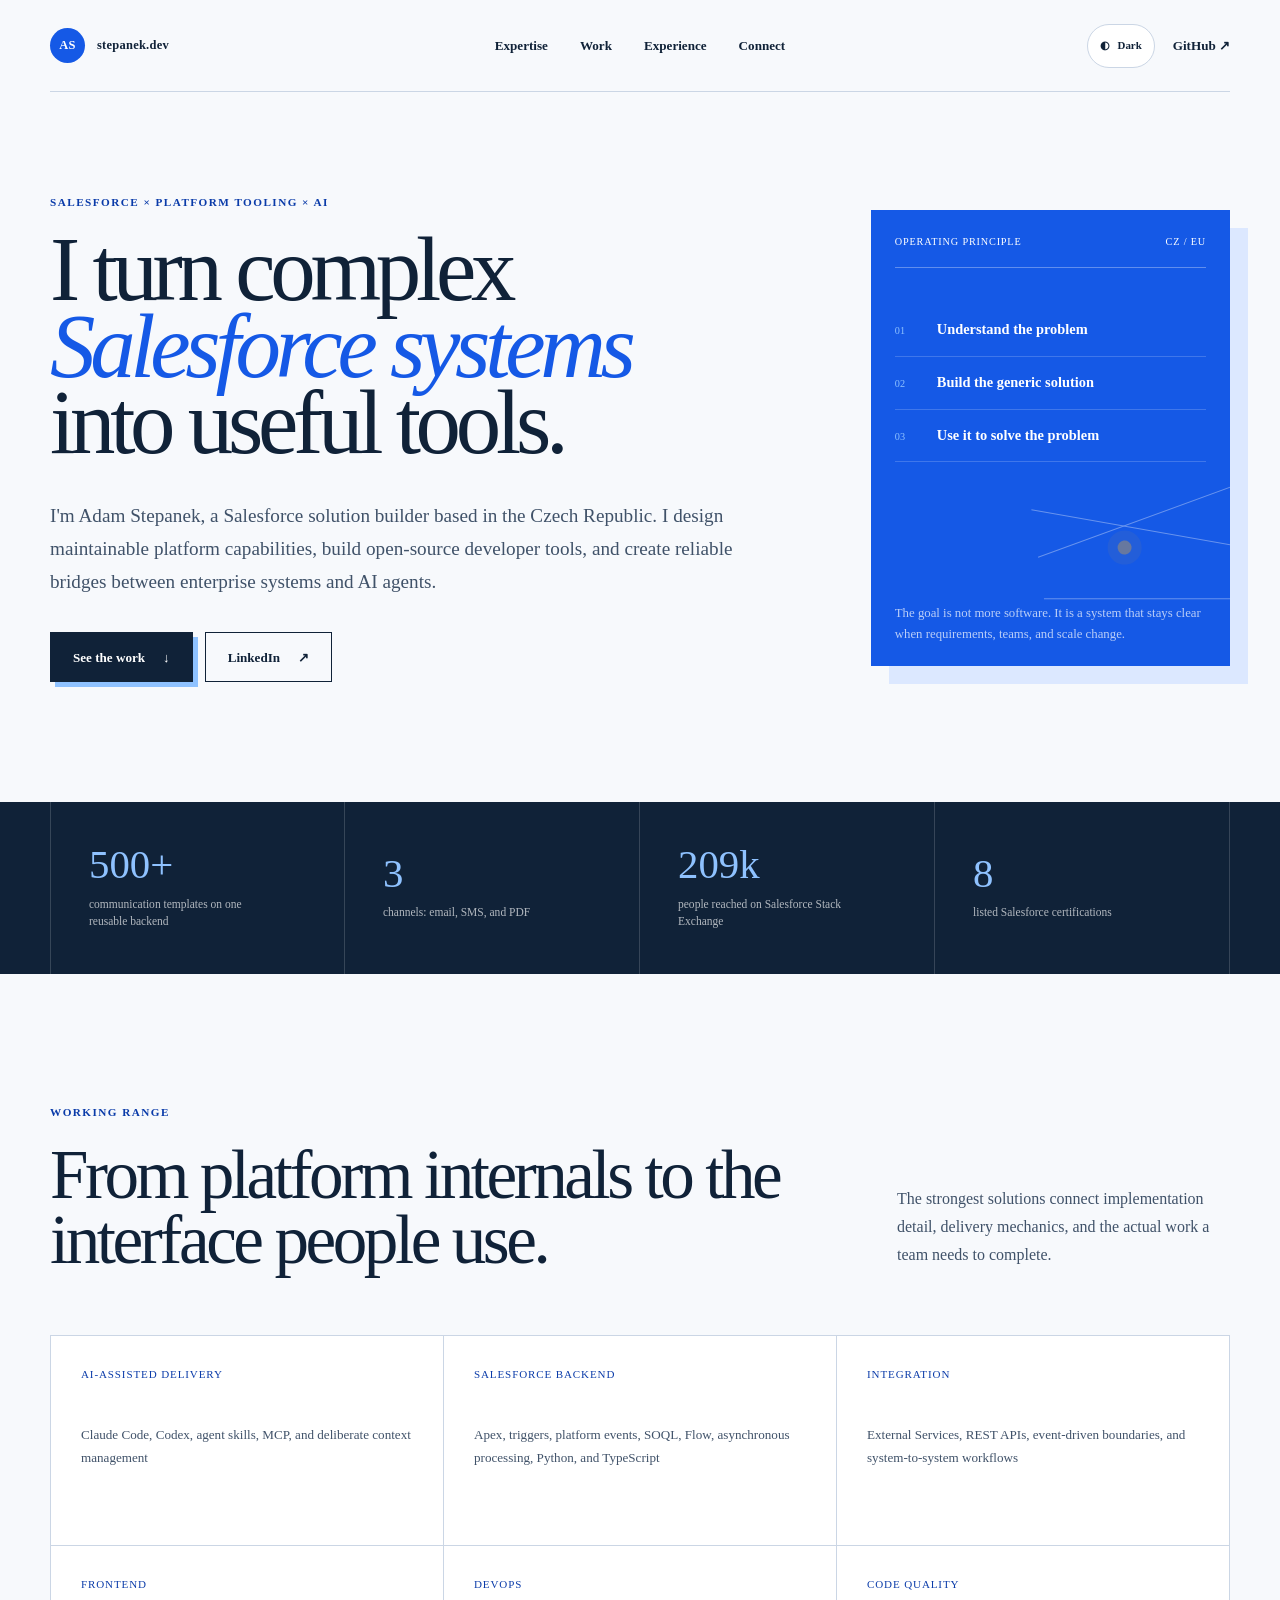
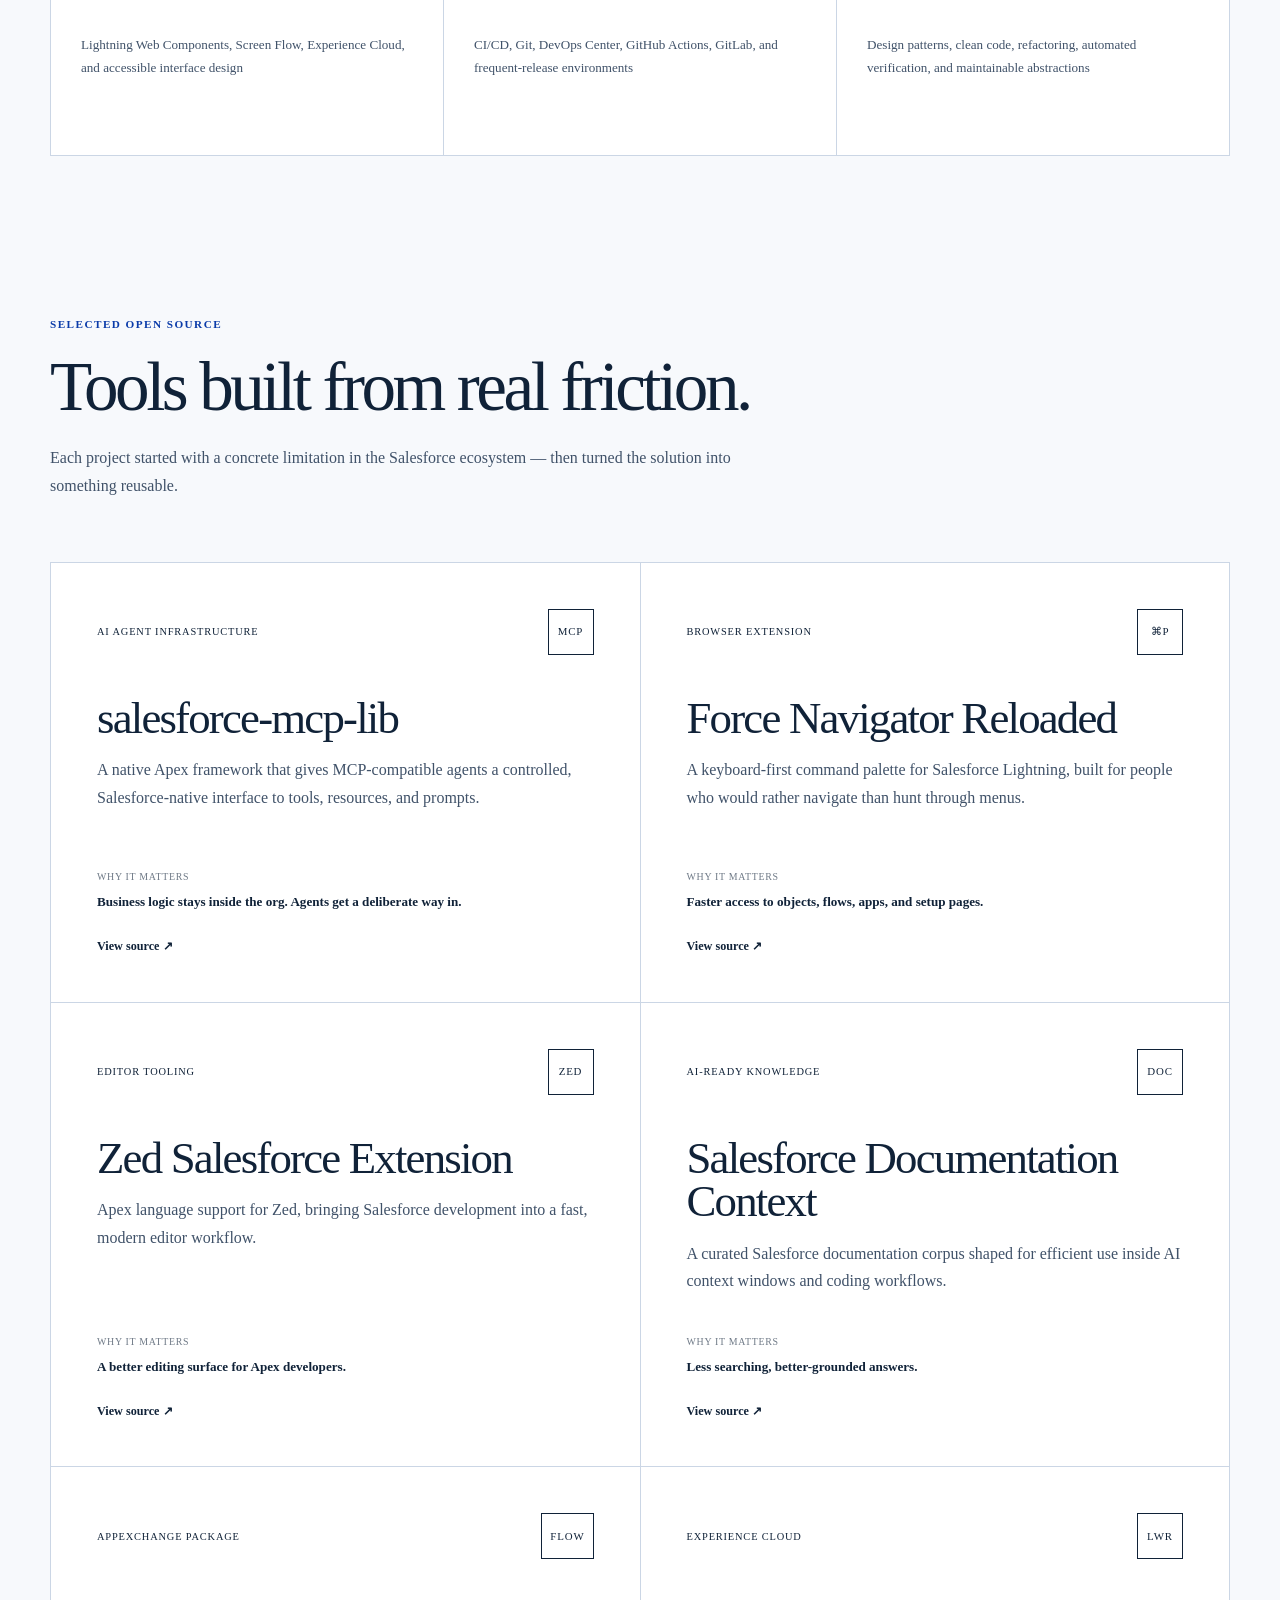
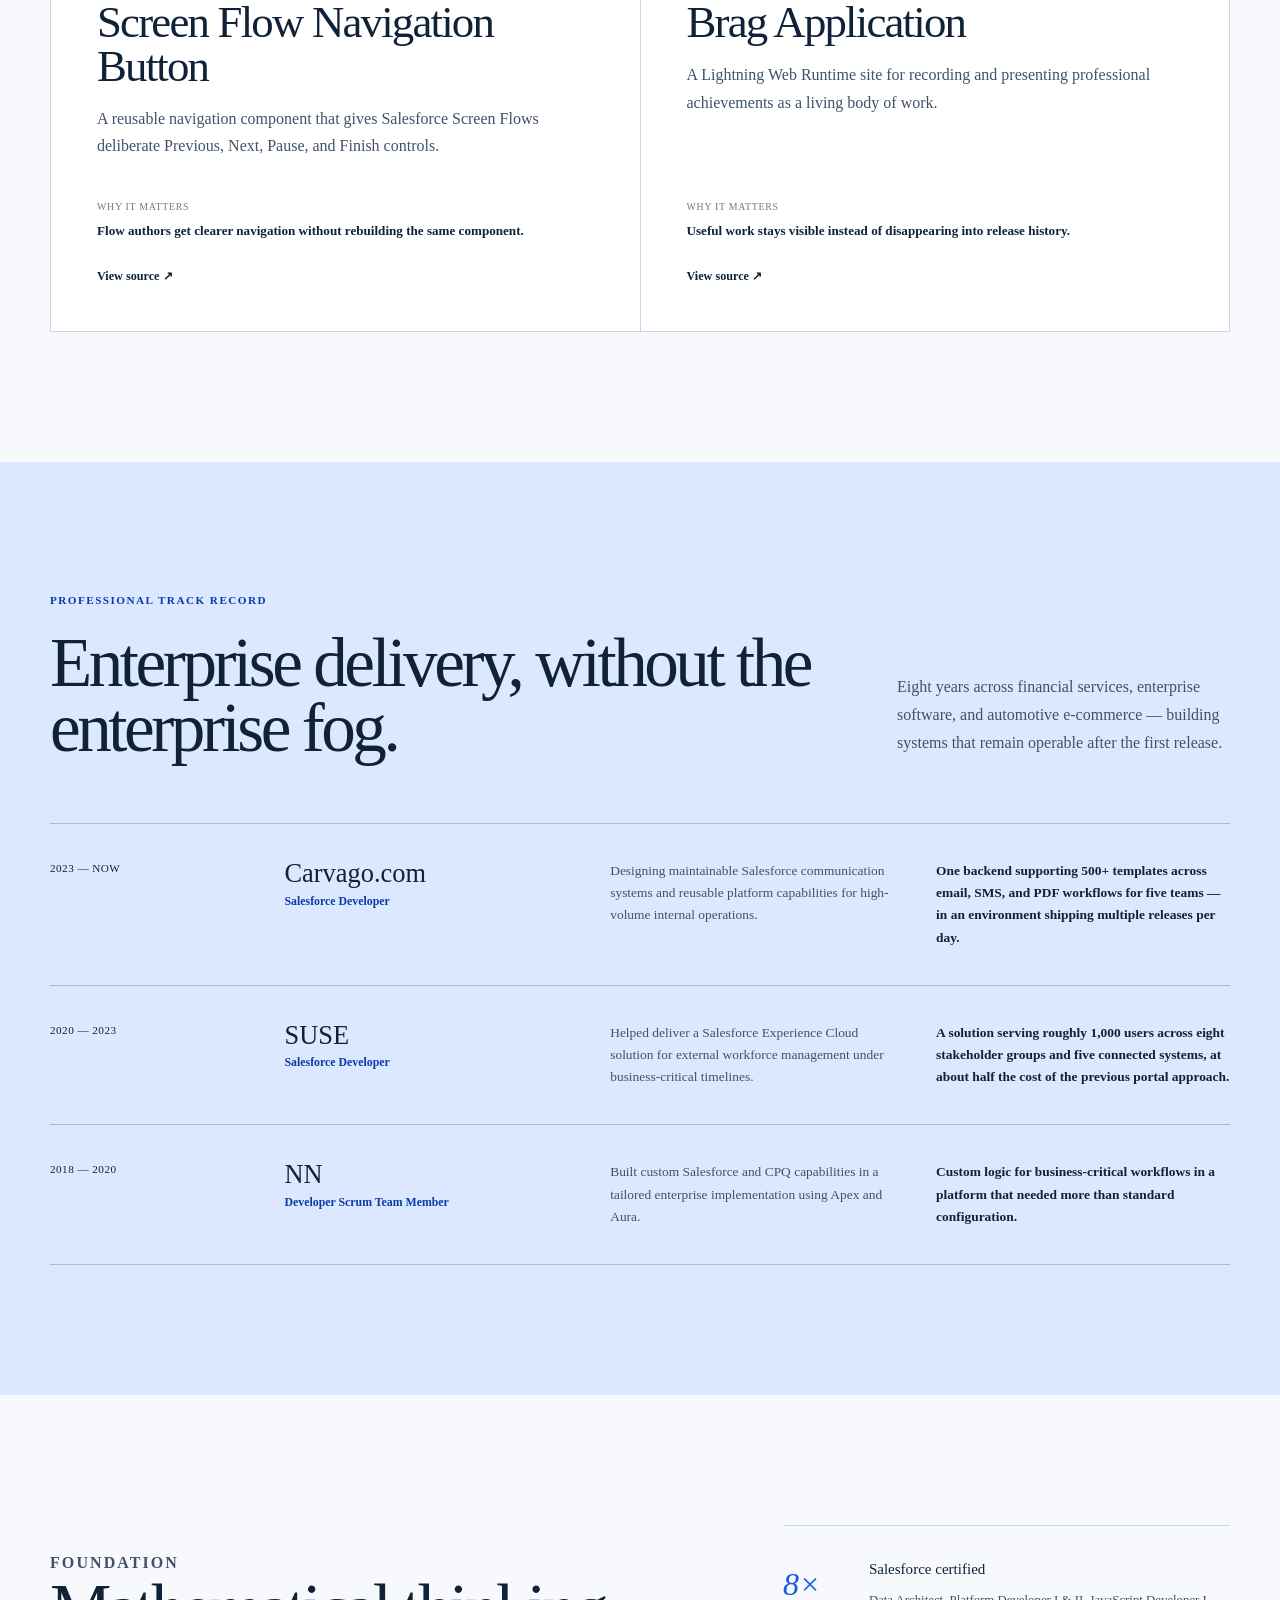
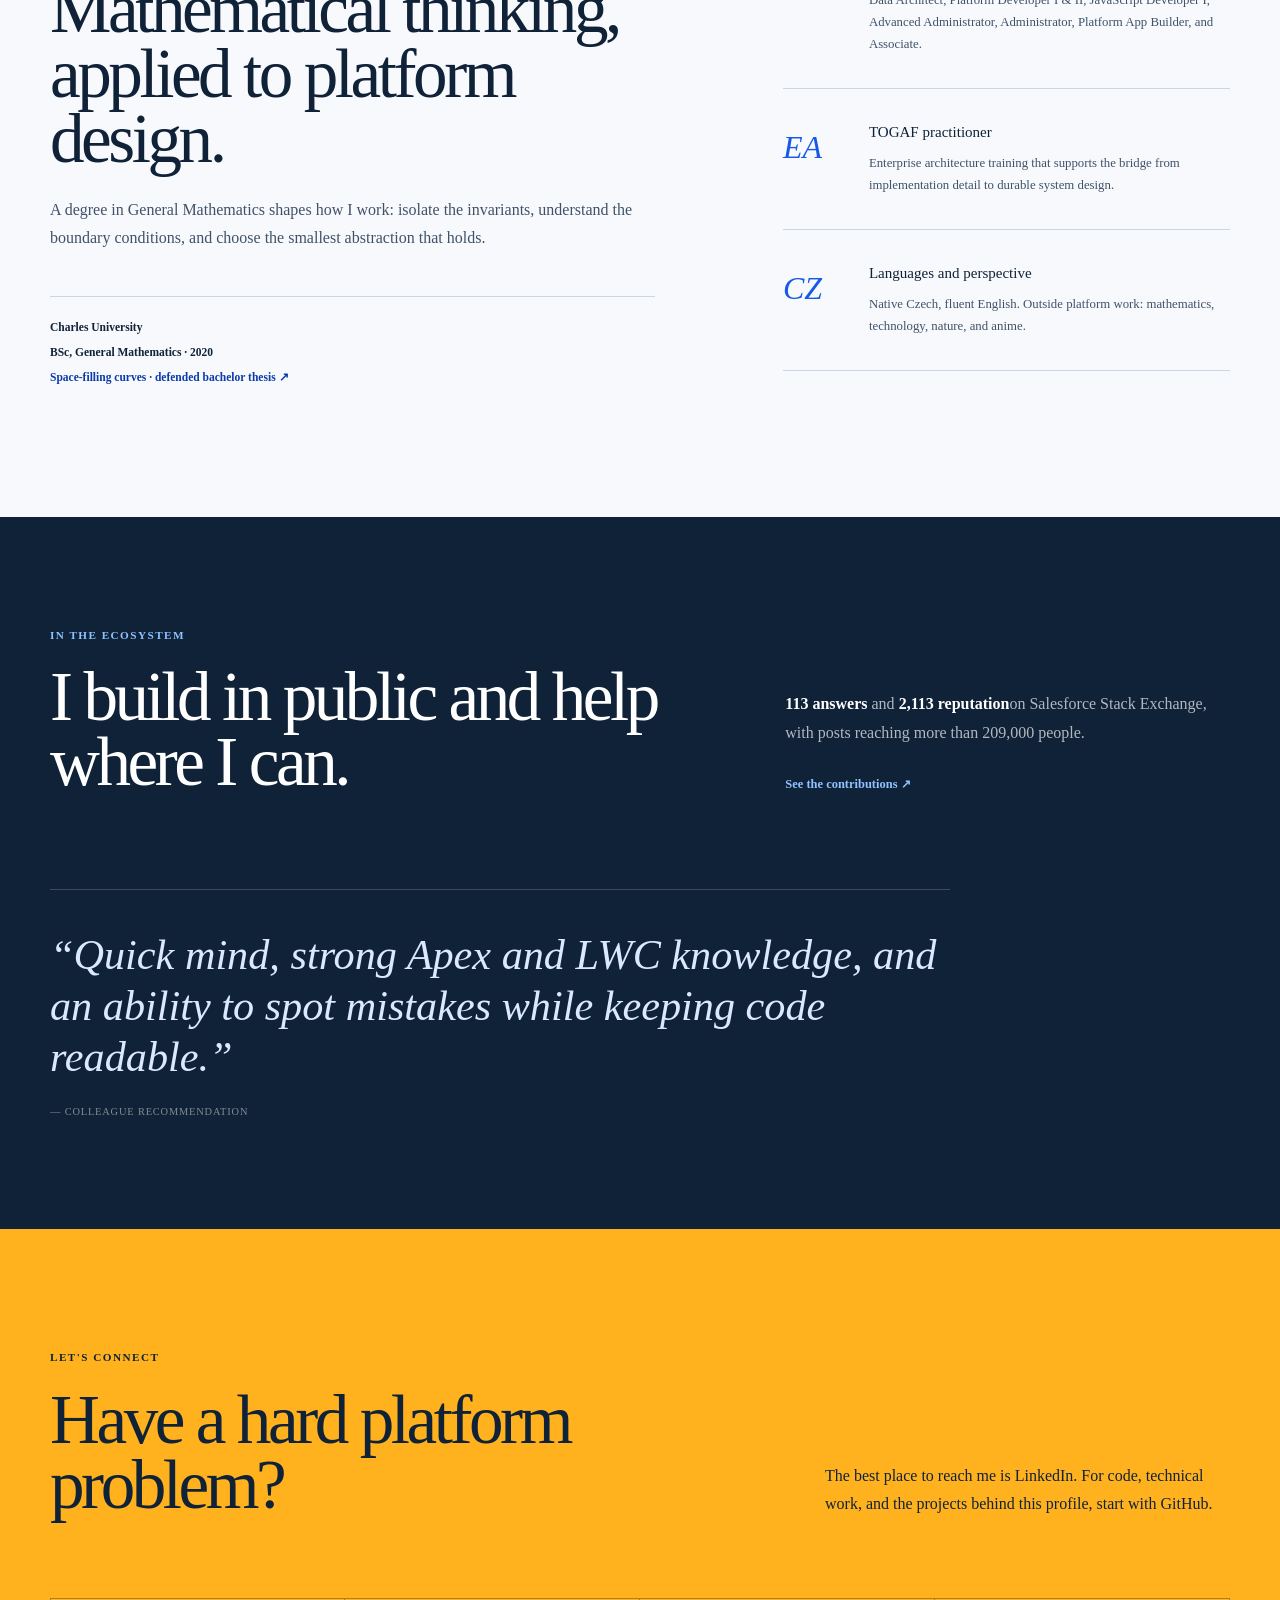
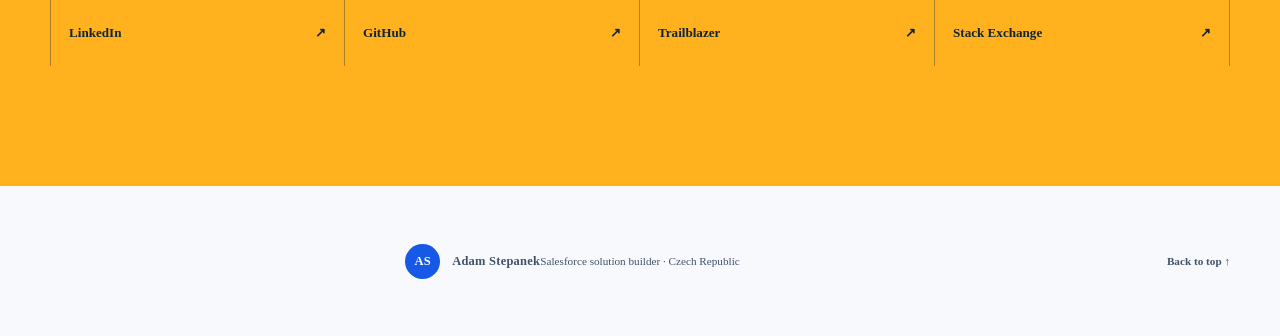
==== index.html @ d011ff1a "Deploy 46cccf7925052a3b5e446e4d3c7245ce1c9b881e Co-Authored-By: codex <codex@openai.com>" ====
<!DOCTYPE html><html lang="en"><head><meta charSet="utf-8"/><meta name="viewport" content="width=device-width, initial-scale=1"/><link rel="stylesheet" href="/_next/static/css/index.Bu9xuMnu.css" data-rsc-css-href="/_next/static/css/index.Bu9xuMnu.css" data-precedence="vite-rsc/importer-resources"/><title>Adam Stepanek — Salesforce Solution Builder</title><meta name="description" content="Salesforce solution builder creating maintainable platform systems, developer tools, and practical interfaces for AI agents."/><meta name="application-name" content="Adam Stepanek"/><meta name="referrer" content="strict-origin-when-cross-origin"/><meta name="keywords" content="Adam Stepanek,Adam Štěpánek,Salesforce developer,Salesforce architect,Apex developer,Salesforce MCP,Salesforce AI,Czech Republic"/><meta name="author" content="Adam Stepanek"/><link rel="author" href="https://www.stepanek.dev"/><meta name="creator" content="Adam Stepanek"/><meta name="publisher" content="Adam Stepanek"/><meta name="format-detection" content="telephone=no, address=no, email=no"/><meta name="robots" content="index, follow"/><meta name="googlebot" content="index, follow, maxImagePreview:large"/><meta property="og:title" content="Adam Stepanek — Salesforce Solution Builder"/><meta property="og:description" content="Maintainable Salesforce systems, open-source developer tooling, and practical interfaces for AI agents."/><meta property="og:url" content="https://www.stepanek.dev"/><meta property="og:site_name" content="Adam Stepanek"/><meta property="og:type" content="profile"/><meta property="og:locale" content="en_US"/><meta property="og:image" content="https://www.stepanek.dev/og.png"/><meta property="og:image:width" content="1731"/><meta property="og:image:height" content="909"/><meta property="og:image:type" content="image/png"/><meta property="og:image:alt" content="Adam Stepanek — Salesforce Solution Builder"/><meta name="twitter:card" content="summary_large_image"/><meta name="twitter:title" content="Adam Stepanek — Salesforce Solution Builder"/><meta name="twitter:description" content="Maintainable Salesforce systems, open-source developer tooling, and practical interfaces for AI agents."/><meta name="twitter:image" content="https://www.stepanek.dev/og.png"/><link rel="shortcut icon" href="/icon.png"/><link rel="icon" href="/icon.png" sizes="512x512" type="image/png"/><link rel="apple-touch-icon" href="/icon.png" sizes="512x512" type="image/png"/><link rel="manifest" href="/site.webmanifest"/><link rel="canonical" href="https://www.stepanek.dev"/><meta name="mobile-web-app-capable" content="yes"/><meta name="apple-mobile-web-app-title" content="Adam Stepanek"/><meta name="apple-mobile-web-app-status-bar-style" content="black-translucent"/><meta name="theme-color" content="#1559e6" media="(prefers-color-scheme: light)"/><meta name="theme-color" content="#07111f" media="(prefers-color-scheme: dark)"/><meta name="color-scheme" content="light dark"/>
<link rel="preload" href="/_next/static/_vinext_fonts/manrope-76eca2803f7f/manrope-81401990.woff2" as="font" type="font/woff2" crossorigin />
<link rel="preload" href="/_next/static/_vinext_fonts/newsreader-94c054835b7e/newsreader-2415edd0.woff2" as="font" type="font/woff2" crossorigin />
<link rel="preload" href="/_next/static/_vinext_fonts/ibm-plex-mono-fb0034d93db3/ibm-plex-mono-d7731959.woff2" as="font" type="font/woff2" crossorigin />
<link rel="preload" href="/_next/static/_vinext_fonts/ibm-plex-mono-fb0034d93db3/ibm-plex-mono-8d0aead6.woff2" as="font" type="font/woff2" crossorigin />
<link rel="preload" href="/_next/static/_vinext_fonts/ibm-plex-mono-fb0034d93db3/ibm-plex-mono-8864f199.woff2" as="font" type="font/woff2" crossorigin />
<style data-vinext-fonts>/* cyrillic-ext */
@font-face {
  font-family: 'Manrope';
  font-style: normal;
  font-weight: 200 800;
  font-display: swap;
  src: url(/_next/static/_vinext_fonts/manrope-76eca2803f7f/manrope-37facb2a.woff2) format('woff2');
  unicode-range: U+0460-052F, U+1C80-1C8A, U+20B4, U+2DE0-2DFF, U+A640-A69F, U+FE2E-FE2F;
}
/* cyrillic */
@font-face {
  font-family: 'Manrope';
  font-style: normal;
  font-weight: 200 800;
  font-display: swap;
  src: url(/_next/static/_vinext_fonts/manrope-76eca2803f7f/manrope-c9a5f13c.woff2) format('woff2');
  unicode-range: U+0301, U+0400-045F, U+0490-0491, U+04B0-04B1, U+2116;
}
/* greek */
@font-face {
  font-family: 'Manrope';
  font-style: normal;
  font-weight: 200 800;
  font-display: swap;
  src: url(/_next/static/_vinext_fonts/manrope-76eca2803f7f/manrope-f00fa027.woff2) format('woff2');
  unicode-range: U+0370-0377, U+037A-037F, U+0384-038A, U+038C, U+038E-03A1, U+03A3-03FF;
}
/* vietnamese */
@font-face {
  font-family: 'Manrope';
  font-style: normal;
  font-weight: 200 800;
  font-display: swap;
  src: url(/_next/static/_vinext_fonts/manrope-76eca2803f7f/manrope-bd6e7fdc.woff2) format('woff2');
  unicode-range: U+0102-0103, U+0110-0111, U+0128-0129, U+0168-0169, U+01A0-01A1, U+01AF-01B0, U+0300-0301, U+0303-0304, U+0308-0309, U+0323, U+0329, U+1EA0-1EF9, U+20AB;
}
/* latin-ext */
@font-face {
  font-family: 'Manrope';
  font-style: normal;
  font-weight: 200 800;
  font-display: swap;
  src: url(/_next/static/_vinext_fonts/manrope-76eca2803f7f/manrope-76dcfc73.woff2) format('woff2');
  unicode-range: U+0100-02BA, U+02BD-02C5, U+02C7-02CC, U+02CE-02D7, U+02DD-02FF, U+0304, U+0308, U+0329, U+1D00-1DBF, U+1E00-1E9F, U+1EF2-1EFF, U+2020, U+20A0-20AB, U+20AD-20C0, U+2113, U+2C60-2C7F, U+A720-A7FF;
}
/* latin */
@font-face {
  font-family: 'Manrope';
  font-style: normal;
  font-weight: 200 800;
  font-display: swap;
  src: url(/_next/static/_vinext_fonts/manrope-76eca2803f7f/manrope-81401990.woff2) format('woff2');
  unicode-range: U+0000-00FF, U+0131, U+0152-0153, U+02BB-02BC, U+02C6, U+02DA, U+02DC, U+0304, U+0308, U+0329, U+2000-206F, U+20AC, U+2122, U+2191, U+2193, U+2212, U+2215, U+FEFF, U+FFFD;
}

@font-face {
  font-family: 'Manrope Fallback';
  src: local("Arial");
  ascent-override: 103.31%;
  descent-override: 29.07%;
  line-gap-override: 0.00%;
  size-adjust: 103.19%;
}

.__font_manrope_0lv6qco { font-family: 'Manrope', 'Manrope Fallback'; font-style: normal; }

.__variable_manrope_0lv6qco { --font-body: 'Manrope', 'Manrope Fallback'; }

/* vietnamese */
@font-face {
  font-family: 'Newsreader';
  font-style: normal;
  font-weight: 200 800;
  font-display: swap;
  src: url(/_next/static/_vinext_fonts/newsreader-94c054835b7e/newsreader-cdecad9c.woff2) format('woff2');
  unicode-range: U+0102-0103, U+0110-0111, U+0128-0129, U+0168-0169, U+01A0-01A1, U+01AF-01B0, U+0300-0301, U+0303-0304, U+0308-0309, U+0323, U+0329, U+1EA0-1EF9, U+20AB;
}
/* latin-ext */
@font-face {
  font-family: 'Newsreader';
  font-style: normal;
  font-weight: 200 800;
  font-display: swap;
  src: url(/_next/static/_vinext_fonts/newsreader-94c054835b7e/newsreader-a239d8f4.woff2) format('woff2');
  unicode-range: U+0100-02BA, U+02BD-02C5, U+02C7-02CC, U+02CE-02D7, U+02DD-02FF, U+0304, U+0308, U+0329, U+1D00-1DBF, U+1E00-1E9F, U+1EF2-1EFF, U+2020, U+20A0-20AB, U+20AD-20C0, U+2113, U+2C60-2C7F, U+A720-A7FF;
}
/* latin */
@font-face {
  font-family: 'Newsreader';
  font-style: normal;
  font-weight: 200 800;
  font-display: swap;
  src: url(/_next/static/_vinext_fonts/newsreader-94c054835b7e/newsreader-2415edd0.woff2) format('woff2');
  unicode-range: U+0000-00FF, U+0131, U+0152-0153, U+02BB-02BC, U+02C6, U+02DA, U+02DC, U+0304, U+0308, U+0329, U+2000-206F, U+20AC, U+2122, U+2191, U+2193, U+2212, U+2215, U+FEFF, U+FFFD;
}

@font-face {
  font-family: 'Newsreader Fallback';
  src: local("Times New Roman");
  ascent-override: 69.68%;
  descent-override: 25.12%;
  line-gap-override: 0.00%;
  size-adjust: 105.48%;
}

.__font_newsreader_17z7q8s { font-family: 'Newsreader', 'Newsreader Fallback'; font-style: normal; }

.__variable_newsreader_17z7q8s { --font-display: 'Newsreader', 'Newsreader Fallback'; }

/* cyrillic-ext */
@font-face {
  font-family: 'IBM Plex Mono';
  font-style: normal;
  font-weight: 400;
  font-display: swap;
  src: url(/_next/static/_vinext_fonts/ibm-plex-mono-fb0034d93db3/ibm-plex-mono-3a6be21f.woff2) format('woff2');
  unicode-range: U+0460-052F, U+1C80-1C8A, U+20B4, U+2DE0-2DFF, U+A640-A69F, U+FE2E-FE2F;
}
/* cyrillic */
@font-face {
  font-family: 'IBM Plex Mono';
  font-style: normal;
  font-weight: 400;
  font-display: swap;
  src: url(/_next/static/_vinext_fonts/ibm-plex-mono-fb0034d93db3/ibm-plex-mono-c969eaac.woff2) format('woff2');
  unicode-range: U+0301, U+0400-045F, U+0490-0491, U+04B0-04B1, U+2116;
}
/* vietnamese */
@font-face {
  font-family: 'IBM Plex Mono';
  font-style: normal;
  font-weight: 400;
  font-display: swap;
  src: url(/_next/static/_vinext_fonts/ibm-plex-mono-fb0034d93db3/ibm-plex-mono-ef6e627b.woff2) format('woff2');
  unicode-range: U+0102-0103, U+0110-0111, U+0128-0129, U+0168-0169, U+01A0-01A1, U+01AF-01B0, U+0300-0301, U+0303-0304, U+0308-0309, U+0323, U+0329, U+1EA0-1EF9, U+20AB;
}
/* latin-ext */
@font-face {
  font-family: 'IBM Plex Mono';
  font-style: normal;
  font-weight: 400;
  font-display: swap;
  src: url(/_next/static/_vinext_fonts/ibm-plex-mono-fb0034d93db3/ibm-plex-mono-9994c10a.woff2) format('woff2');
  unicode-range: U+0100-02BA, U+02BD-02C5, U+02C7-02CC, U+02CE-02D7, U+02DD-02FF, U+0304, U+0308, U+0329, U+1D00-1DBF, U+1E00-1E9F, U+1EF2-1EFF, U+2020, U+20A0-20AB, U+20AD-20C0, U+2113, U+2C60-2C7F, U+A720-A7FF;
}
/* latin */
@font-face {
  font-family: 'IBM Plex Mono';
  font-style: normal;
  font-weight: 400;
  font-display: swap;
  src: url(/_next/static/_vinext_fonts/ibm-plex-mono-fb0034d93db3/ibm-plex-mono-d7731959.woff2) format('woff2');
  unicode-range: U+0000-00FF, U+0131, U+0152-0153, U+02BB-02BC, U+02C6, U+02DA, U+02DC, U+0304, U+0308, U+0329, U+2000-206F, U+20AC, U+2122, U+2191, U+2193, U+2212, U+2215, U+FEFF, U+FFFD;
}
/* cyrillic-ext */
@font-face {
  font-family: 'IBM Plex Mono';
  font-style: normal;
  font-weight: 500;
  font-display: swap;
  src: url(/_next/static/_vinext_fonts/ibm-plex-mono-fb0034d93db3/ibm-plex-mono-1321c702.woff2) format('woff2');
  unicode-range: U+0460-052F, U+1C80-1C8A, U+20B4, U+2DE0-2DFF, U+A640-A69F, U+FE2E-FE2F;
}
/* cyrillic */
@font-face {
  font-family: 'IBM Plex Mono';
  font-style: normal;
  font-weight: 500;
  font-display: swap;
  src: url(/_next/static/_vinext_fonts/ibm-plex-mono-fb0034d93db3/ibm-plex-mono-b98a4523.woff2) format('woff2');
  unicode-range: U+0301, U+0400-045F, U+0490-0491, U+04B0-04B1, U+2116;
}
/* vietnamese */
@font-face {
  font-family: 'IBM Plex Mono';
  font-style: normal;
  font-weight: 500;
  font-display: swap;
  src: url(/_next/static/_vinext_fonts/ibm-plex-mono-fb0034d93db3/ibm-plex-mono-d9a6454f.woff2) format('woff2');
  unicode-range: U+0102-0103, U+0110-0111, U+0128-0129, U+0168-0169, U+01A0-01A1, U+01AF-01B0, U+0300-0301, U+0303-0304, U+0308-0309, U+0323, U+0329, U+1EA0-1EF9, U+20AB;
}
/* latin-ext */
@font-face {
  font-family: 'IBM Plex Mono';
  font-style: normal;
  font-weight: 500;
  font-display: swap;
  src: url(/_next/static/_vinext_fonts/ibm-plex-mono-fb0034d93db3/ibm-plex-mono-60d1ee22.woff2) format('woff2');
  unicode-range: U+0100-02BA, U+02BD-02C5, U+02C7-02CC, U+02CE-02D7, U+02DD-02FF, U+0304, U+0308, U+0329, U+1D00-1DBF, U+1E00-1E9F, U+1EF2-1EFF, U+2020, U+20A0-20AB, U+20AD-20C0, U+2113, U+2C60-2C7F, U+A720-A7FF;
}
/* latin */
@font-face {
  font-family: 'IBM Plex Mono';
  font-style: normal;
  font-weight: 500;
  font-display: swap;
  src: url(/_next/static/_vinext_fonts/ibm-plex-mono-fb0034d93db3/ibm-plex-mono-8d0aead6.woff2) format('woff2');
  unicode-range: U+0000-00FF, U+0131, U+0152-0153, U+02BB-02BC, U+02C6, U+02DA, U+02DC, U+0304, U+0308, U+0329, U+2000-206F, U+20AC, U+2122, U+2191, U+2193, U+2212, U+2215, U+FEFF, U+FFFD;
}
/* cyrillic-ext */
@font-face {
  font-family: 'IBM Plex Mono';
  font-style: normal;
  font-weight: 600;
  font-display: swap;
  src: url(/_next/static/_vinext_fonts/ibm-plex-mono-fb0034d93db3/ibm-plex-mono-fffef905.woff2) format('woff2');
  unicode-range: U+0460-052F, U+1C80-1C8A, U+20B4, U+2DE0-2DFF, U+A640-A69F, U+FE2E-FE2F;
}
/* cyrillic */
@font-face {
  font-family: 'IBM Plex Mono';
  font-style: normal;
  font-weight: 600;
  font-display: swap;
  src: url(/_next/static/_vinext_fonts/ibm-plex-mono-fb0034d93db3/ibm-plex-mono-4d3fe5e6.woff2) format('woff2');
  unicode-range: U+0301, U+0400-045F, U+0490-0491, U+04B0-04B1, U+2116;
}
/* vietnamese */
@font-face {
  font-family: 'IBM Plex Mono';
  font-style: normal;
  font-weight: 600;
  font-display: swap;
  src: url(/_next/static/_vinext_fonts/ibm-plex-mono-fb0034d93db3/ibm-plex-mono-3d252c9a.woff2) format('woff2');
  unicode-range: U+0102-0103, U+0110-0111, U+0128-0129, U+0168-0169, U+01A0-01A1, U+01AF-01B0, U+0300-0301, U+0303-0304, U+0308-0309, U+0323, U+0329, U+1EA0-1EF9, U+20AB;
}
/* latin-ext */
@font-face {
  font-family: 'IBM Plex Mono';
  font-style: normal;
  font-weight: 600;
  font-display: swap;
  src: url(/_next/static/_vinext_fonts/ibm-plex-mono-fb0034d93db3/ibm-plex-mono-486bb381.woff2) format('woff2');
  unicode-range: U+0100-02BA, U+02BD-02C5, U+02C7-02CC, U+02CE-02D7, U+02DD-02FF, U+0304, U+0308, U+0329, U+1D00-1DBF, U+1E00-1E9F, U+1EF2-1EFF, U+2020, U+20A0-20AB, U+20AD-20C0, U+2113, U+2C60-2C7F, U+A720-A7FF;
}
/* latin */
@font-face {
  font-family: 'IBM Plex Mono';
  font-style: normal;
  font-weight: 600;
  font-display: swap;
  src: url(/_next/static/_vinext_fonts/ibm-plex-mono-fb0034d93db3/ibm-plex-mono-8864f199.woff2) format('woff2');
  unicode-range: U+0000-00FF, U+0131, U+0152-0153, U+02BB-02BC, U+02C6, U+02DA, U+02DC, U+0304, U+0308, U+0329, U+2000-206F, U+20AC, U+2122, U+2191, U+2193, U+2212, U+2215, U+FEFF, U+FFFD;
}

@font-face {
  font-family: 'IBM Plex Mono Fallback';
  src: local("Arial");
  ascent-override: 76.16%;
  descent-override: 20.43%;
  line-gap-override: 0.00%;
  size-adjust: 134.59%;
}

.__font_ibm_plex_mono_0ahyz3q { font-family: 'IBM Plex Mono', 'IBM Plex Mono Fallback'; font-style: normal; }

.__variable_ibm_plex_mono_0ahyz3q { --font-mono: 'IBM Plex Mono', 'IBM Plex Mono Fallback'; }
</style>
<script>
  try {
    const savedTheme = localStorage.getItem("stepanek-theme");
    if (savedTheme === "light" || savedTheme === "dark") {
      document.documentElement.dataset.theme = savedTheme;
    }
  } catch {}
</script></head><body class="__variable_manrope_0lv6qco __variable_newsreader_17z7q8s __variable_ibm_plex_mono_0ahyz3q"><main><script type="application/ld+json">{"@context":"https://schema.org","@type":"Person","name":"Adam Stepanek","alternateName":"Adam Štěpánek","url":"https://www.stepanek.dev","image":"https://github.com/Damecek.png","jobTitle":"Salesforce Solution Builder","description":"Salesforce solution builder focused on AI-assisted workflows, platform tooling, and maintainable enterprise delivery.","address":{"@type":"PostalAddress","addressCountry":"CZ"},"worksFor":{"@type":"Organization","name":"Carvago.com"},"alumniOf":{"@type":"CollegeOrUniversity","name":"Charles University","url":"https://www.mff.cuni.cz/en"},"knowsAbout":["Salesforce","Apex","Lightning Web Components","Model Context Protocol","AI-assisted software development","Salesforce architecture","Developer tooling","Experience Cloud"],"sameAs":["https://github.com/Damecek","https://www.linkedin.com/in/adam-stepanek-cz","https://www.salesforce.com/trailblazer/adamstepanek","https://salesforce.stackexchange.com/users/96748/damecek"]}</script><header class="site-header shell"><a class="identity" href="#top" aria-label="Adam Stepanek, home"><span class="identity-mark">AS</span><span>stepanek.dev</span></a><nav aria-label="Primary navigation"><a href="#capabilities">Expertise</a><a href="#work">Work</a><a href="#experience">Experience</a><a href="#connect">Connect</a></nav><div class="header-actions"><button class="theme-toggle" type="button" aria-label="Switch to dark mode" title="Switch to dark mode"><span aria-hidden="true">◐</span><span class="theme-label">Dark</span></button><a class="header-link" href="https://github.com/Damecek">GitHub <span aria-hidden="true">↗</span></a></div></header><section class="hero shell" id="top"><div class="hero-copy"><p class="eyebrow">Salesforce × Platform tooling × AI</p><h1>I turn complex<span>Salesforce systems</span>into useful tools.</h1><p class="hero-intro">I&#x27;m Adam Stepanek, a Salesforce solution builder based in the Czech Republic. I design maintainable platform capabilities, build open-source developer tools, and create reliable bridges between enterprise systems and AI agents.</p><div class="hero-actions"><a class="button button-primary" href="#work">See the work <span aria-hidden="true">↓</span></a><a class="button button-quiet" href="https://www.linkedin.com/in/adam-stepanek-cz">LinkedIn <span aria-hidden="true">↗</span></a></div></div><aside class="method-card" aria-label="Working principle"><div class="method-topline"><span>Operating principle</span><span>CZ / EU</span></div><ol><li><span>01</span><strong>Understand the problem</strong></li><li><span>02</span><strong>Build the generic solution</strong></li><li><span>03</span><strong>Use it to solve the problem</strong></li></ol><div class="method-signal" aria-hidden="true"><span></span><span></span><span></span><i></i></div><p>The goal is not more software. It is a system that stays clear when requirements, teams, and scale change.</p></aside></section><section class="proof-band" aria-label="Selected results"><div class="shell proof-grid"><div><strong>500+</strong><span>communication templates on one reusable backend</span></div><div><strong>3</strong><span>channels: email, SMS, and PDF</span></div><div><strong>209k</strong><span>people reached on Salesforce Stack Exchange</span></div><div><strong>8</strong><span>listed Salesforce certifications</span></div></div></section><section class="section shell capabilities-section" id="capabilities"><div class="section-heading split-heading"><div><p class="eyebrow">Working range</p><h2>From platform internals to the interface people use.</h2></div><p>The strongest solutions connect implementation detail, delivery mechanics, and the actual work a team needs to complete.</p></div><div class="capability-grid"><article><h3>AI-assisted delivery</h3><p>Claude Code, Codex, agent skills, MCP, and deliberate context management</p></article><article><h3>Salesforce backend</h3><p>Apex, triggers, platform events, SOQL, Flow, asynchronous processing, Python, and TypeScript</p></article><article><h3>Integration</h3><p>External Services, REST APIs, event-driven boundaries, and system-to-system workflows</p></article><article><h3>Frontend</h3><p>Lightning Web Components, Screen Flow, Experience Cloud, and accessible interface design</p></article><article><h3>DevOps</h3><p>CI/CD, Git, DevOps Center, GitHub Actions, GitLab, and frequent-release environments</p></article><article><h3>Code quality</h3><p>Design patterns, clean code, refactoring, automated verification, and maintainable abstractions</p></article></div></section><section class="section shell" id="work"><div class="section-heading"><p class="eyebrow">Selected open source</p><h2>Tools built from real friction.</h2><p>Each project started with a concrete limitation in the Salesforce ecosystem — then turned the solution into something reusable.</p></div><div class="project-grid"><a class="project-card" href="https://github.com/Damecek/salesforce-mcp-lib"><div class="project-meta"><span>AI agent infrastructure</span><span class="project-mark">MCP</span></div><h3>salesforce-mcp-lib</h3><p>A native Apex framework that gives MCP-compatible agents a controlled, Salesforce-native interface to tools, resources, and prompts.</p><div class="project-outcome"><span>Why it matters</span><strong>Business logic stays inside the org. Agents get a deliberate way in.</strong></div><span class="project-link">View source <span aria-hidden="true">↗</span></span></a><a class="project-card" href="https://github.com/Damecek/force-navigator-reloaded"><div class="project-meta"><span>Browser extension</span><span class="project-mark">⌘P</span></div><h3>Force Navigator Reloaded</h3><p>A keyboard-first command palette for Salesforce Lightning, built for people who would rather navigate than hunt through menus.</p><div class="project-outcome"><span>Why it matters</span><strong>Faster access to objects, flows, apps, and setup pages.</strong></div><span class="project-link">View source <span aria-hidden="true">↗</span></span></a><a class="project-card" href="https://github.com/Damecek/zed-salesforce-extension"><div class="project-meta"><span>Editor tooling</span><span class="project-mark">ZED</span></div><h3>Zed Salesforce Extension</h3><p>Apex language support for Zed, bringing Salesforce development into a fast, modern editor workflow.</p><div class="project-outcome"><span>Why it matters</span><strong>A better editing surface for Apex developers.</strong></div><span class="project-link">View source <span aria-hidden="true">↗</span></span></a><a class="project-card" href="https://github.com/Damecek/salesforce-documentation-context"><div class="project-meta"><span>AI-ready knowledge</span><span class="project-mark">DOC</span></div><h3>Salesforce Documentation Context</h3><p>A curated Salesforce documentation corpus shaped for efficient use inside AI context windows and coding workflows.</p><div class="project-outcome"><span>Why it matters</span><strong>Less searching, better-grounded answers.</strong></div><span class="project-link">View source <span aria-hidden="true">↗</span></span></a><a class="project-card" href="https://appexchange.salesforce.com/appxListingDetail?listingId=a0N3u00000RMYTpEAP"><div class="project-meta"><span>AppExchange package</span><span class="project-mark">FLOW</span></div><h3>Screen Flow Navigation Button</h3><p>A reusable navigation component that gives Salesforce Screen Flows deliberate Previous, Next, Pause, and Finish controls.</p><div class="project-outcome"><span>Why it matters</span><strong>Flow authors get clearer navigation without rebuilding the same component.</strong></div><span class="project-link">View source <span aria-hidden="true">↗</span></span></a><a class="project-card" href="https://brag-app-dev-ed.my.site.com/"><div class="project-meta"><span>Experience Cloud</span><span class="project-mark">LWR</span></div><h3>Brag Application</h3><p>A Lightning Web Runtime site for recording and presenting professional achievements as a living body of work.</p><div class="project-outcome"><span>Why it matters</span><strong>Useful work stays visible instead of disappearing into release history.</strong></div><span class="project-link">View source <span aria-hidden="true">↗</span></span></a></div></section><section class="section experience-section" id="experience"><div class="shell"><div class="section-heading split-heading"><div><p class="eyebrow">Professional track record</p><h2>Enterprise delivery, without the enterprise fog.</h2></div><p>Eight years across financial services, enterprise software, and automotive e-commerce — building systems that remain operable after the first release.</p></div><div class="timeline"><article class="timeline-row"><p class="timeline-period">2023 — now</p><div class="timeline-role"><h3><a href="https://carvago.com/">Carvago.com</a></h3><p>Salesforce Developer</p></div><div class="timeline-body"><p>Designing maintainable Salesforce communication systems and reusable platform capabilities for high-volume internal operations.</p><p class="timeline-proof">One backend supporting 500+ templates across email, SMS, and PDF workflows for five teams — in an environment shipping multiple releases per day.</p></div></article><article class="timeline-row"><p class="timeline-period">2020 — 2023</p><div class="timeline-role"><h3><a href="https://www.suse.com/">SUSE</a></h3><p>Salesforce Developer</p></div><div class="timeline-body"><p>Helped deliver a Salesforce Experience Cloud solution for external workforce management under business-critical timelines.</p><p class="timeline-proof">A solution serving roughly 1,000 users across eight stakeholder groups and five connected systems, at about half the cost of the previous portal approach.</p></div></article><article class="timeline-row"><p class="timeline-period">2018 — 2020</p><div class="timeline-role"><h3><a href="https://www.nn.cz/">NN</a></h3><p>Developer Scrum Team Member</p></div><div class="timeline-body"><p>Built custom Salesforce and CPQ capabilities in a tailored enterprise implementation using Apex and Aura.</p><p class="timeline-proof">Custom logic for business-critical workflows in a platform that needed more than standard configuration.</p></div></article></div></div></section><section class="section shell credentials-section"><div class="credential-main"><p class="eyebrow">Foundation</p><h2>Mathematical thinking, applied to platform design.</h2><p>A degree in General Mathematics shapes how I work: isolate the invariants, understand the boundary conditions, and choose the smallest abstraction that holds.</p><div class="education-line"><a href="https://www.mff.cuni.cz/en">Charles University</a><strong>BSc, General Mathematics · 2020</strong><a href="https://dspace.cuni.cz/handle/20.500.11956/119285">Space-filling curves · defended bachelor thesis <span aria-hidden="true">↗</span></a></div></div><div class="credential-list"><div><span class="credential-count">8×</span><h3><a href="https://www.salesforce.com/trailblazer/adamstepanek">Salesforce certified</a></h3><p>Data Architect, Platform Developer I &amp; II, JavaScript Developer I, Advanced Administrator, Administrator, Platform App Builder, and Associate.</p></div><div><span class="credential-count">EA</span><h3><a href="https://www.opengroup.org/togaf-standard-10th-edition-downloads">TOGAF practitioner</a></h3><p>Enterprise architecture training that supports the bridge from implementation detail to durable system design.</p></div><div><span class="credential-count">CZ</span><h3>Languages and perspective</h3><p>Native Czech, fluent English. Outside platform work: mathematics, technology, nature, and anime.</p></div></div></section><section class="section community-section"><div class="shell community-grid"><div><p class="eyebrow">In the ecosystem</p><h2>I build in public and help where I can.</h2></div><div class="community-proof"><p><strong>113 answers</strong> and <strong>2,113 reputation</strong>on Salesforce Stack Exchange, with posts reaching more than 209,000 people.</p><a href="https://salesforce.stackexchange.com/users/96748/damecek">See the contributions <span aria-hidden="true">↗</span></a></div><blockquote>“Quick mind, strong Apex and LWC knowledge, and an ability to spot mistakes while keeping code readable.”<cite>— Colleague recommendation</cite></blockquote></div></section><section class="connect-section" id="connect"><div class="shell connect-grid"><div><p class="eyebrow">Let&#x27;s connect</p><h2>Have a hard platform problem?</h2></div><p>The best place to reach me is LinkedIn. For code, technical work, and the projects behind this profile, start with GitHub.</p><div class="connect-links"><a href="https://www.linkedin.com/in/adam-stepanek-cz"><span>LinkedIn</span><span aria-hidden="true">↗</span></a><a href="https://github.com/Damecek"><span>GitHub</span><span aria-hidden="true">↗</span></a><a href="https://www.salesforce.com/trailblazer/adamstepanek"><span>Trailblazer</span><span aria-hidden="true">↗</span></a><a href="https://salesforce.stackexchange.com/users/96748/damecek"><span>Stack Exchange</span><span aria-hidden="true">↗</span></a></div></div></section><footer class="site-footer shell"><a class="identity" href="#top" aria-label="Adam Stepanek, back to top"><span class="identity-mark">AS</span><span>Adam Stepanek</span></a><p>Salesforce solution builder · Czech Republic</p><a href="#top">Back to top ↑</a></footer></main><script>
  (() => {
    const button = document.querySelector(".theme-toggle");
    if (!button) return;
    const media = matchMedia("(prefers-color-scheme: dark)");
    const readSaved = () => {
      try {
        const saved = localStorage.getItem("stepanek-theme");
        return saved === "light" || saved === "dark" ? saved : null;
      } catch { return null; }
    };
    const apply = (theme, persist = false) => {
      document.documentElement.dataset.theme = theme;
      if (persist) {
        try { localStorage.setItem("stepanek-theme", theme); } catch {}
      }
      const next = theme === "dark" ? "light" : "dark";
      button.setAttribute("aria-label", "Switch to " + next + " mode");
      button.setAttribute("title", "Switch to " + next + " mode");
      const parts = button.querySelectorAll("span");
      if (parts[0]) parts[0].textContent = theme === "dark" ? "☀" : "◐";
      if (parts[1]) parts[1].textContent = theme === "dark" ? "Light" : "Dark";
      document.querySelectorAll('meta[name="theme-color"]').forEach((meta) => {
        meta.setAttribute("content", theme === "dark" ? "#07111f" : "#1559e6");
      });
    };
    let theme = readSaved() || (media.matches ? "dark" : "light");
    apply(theme);
    button.addEventListener("click", () => {
      theme = theme === "dark" ? "light" : "dark";
      apply(theme, true);
    });
    media.addEventListener("change", (event) => {
      if (!readSaved()) {
        theme = event.matches ? "dark" : "light";
        apply(theme);
      }
    });
  })();
</script></body></html>
---- _next/static/css/index.Bu9xuMnu.css ----
/*! tailwindcss v4.2.1 | MIT License | https://tailwindcss.com */
@layer theme{:root,:host{--font-sans:ui-sans-serif, system-ui, sans-serif, "Apple Color Emoji", "Segoe UI Emoji", "Segoe UI Symbol", "Noto Color Emoji";--font-mono:ui-monospace, SFMono-Regular, Menlo, Monaco, Consolas, "Liberation Mono", "Courier New", monospace;--spacing:.25rem;--default-font-family:var(--font-sans);--default-mono-font-family:var(--font-mono)}}@layer base{*,:after,:before{box-sizing:border-box;border:0 solid;margin:0;padding:0}::backdrop{box-sizing:border-box;border:0 solid;margin:0;padding:0}::file-selector-button{box-sizing:border-box;border:0 solid;margin:0;padding:0}html,:host{-webkit-text-size-adjust:100%;tab-size:4;line-height:1.5;font-family:var(--default-font-family,ui-sans-serif, system-ui, sans-serif, "Apple Color Emoji", "Segoe UI Emoji", "Segoe UI Symbol", "Noto Color Emoji");font-feature-settings:var(--default-font-feature-settings,normal);font-variation-settings:var(--default-font-variation-settings,normal);-webkit-tap-highlight-color:transparent}hr{height:0;color:inherit;border-top-width:1px}abbr:where([title]){-webkit-text-decoration:underline dotted;text-decoration:underline dotted}h1,h2,h3,h4,h5,h6{font-size:inherit;font-weight:inherit}a{color:inherit;-webkit-text-decoration:inherit;-webkit-text-decoration:inherit;-webkit-text-decoration:inherit;-webkit-text-decoration:inherit;text-decoration:inherit}b,strong{font-weight:bolder}code,kbd,samp,pre{font-family:var(--default-mono-font-family,ui-monospace, SFMono-Regular, Menlo, Monaco, Consolas, "Liberation Mono", "Courier New", monospace);font-feature-settings:var(--default-mono-font-feature-settings,normal);font-variation-settings:var(--default-mono-font-variation-settings,normal);font-size:1em}small{font-size:80%}sub,sup{vertical-align:baseline;font-size:75%;line-height:0;position:relative}sub{bottom:-.25em}sup{top:-.5em}table{text-indent:0;border-color:inherit;border-collapse:collapse}:-moz-focusring{outline:auto}progress{vertical-align:baseline}summary{display:list-item}ol,ul,menu{list-style:none}img,svg,video,canvas,audio,iframe,embed,object{vertical-align:middle;display:block}img,video{max-width:100%;height:auto}button,input,select,optgroup,textarea{font:inherit;font-feature-settings:inherit;font-variation-settings:inherit;letter-spacing:inherit;color:inherit;opacity:1;background-color:#0000;border-radius:0}::file-selector-button{font:inherit;font-feature-settings:inherit;font-variation-settings:inherit;letter-spacing:inherit;color:inherit;opacity:1;background-color:#0000;border-radius:0}:where(select:is([multiple],[size])) optgroup{font-weight:bolder}:where(select:is([multiple],[size])) optgroup option{padding-inline-start:20px}::file-selector-button{margin-inline-end:4px}::placeholder{opacity:1}@supports (not ((-webkit-appearance:-apple-pay-button))) or (contain-intrinsic-size:1px){::placeholder{color:currentColor}@supports (color:color-mix(in lab, red, red)){::placeholder{color:color-mix(in oklab, currentcolor 50%, transparent)}}}textarea{resize:vertical}::-webkit-search-decoration{-webkit-appearance:none}::-webkit-date-and-time-value{min-height:1lh;text-align:inherit}::-webkit-datetime-edit{display:inline-flex}::-webkit-datetime-edit-fields-wrapper{padding:0}::-webkit-datetime-edit{padding-block:0}::-webkit-datetime-edit-year-field{padding-block:0}::-webkit-datetime-edit-month-field{padding-block:0}::-webkit-datetime-edit-day-field{padding-block:0}::-webkit-datetime-edit-hour-field{padding-block:0}::-webkit-datetime-edit-minute-field{padding-block:0}::-webkit-datetime-edit-second-field{padding-block:0}::-webkit-datetime-edit-millisecond-field{padding-block:0}::-webkit-datetime-edit-meridiem-field{padding-block:0}::-webkit-calendar-picker-indicator{line-height:1}:-moz-ui-invalid{box-shadow:none}button,input:where([type=button],[type=reset],[type=submit]){-webkit-appearance:button;appearance:button}::file-selector-button{-webkit-appearance:button;appearance:button}::-webkit-inner-spin-button{height:auto}::-webkit-outer-spin-button{height:auto}[hidden]:where(:not([hidden=until-found])){display:none!important}}@layer components;@layer utilities{.visible{visibility:visible}.static{position:static}.start{inset-inline-start:var(--spacing)}.isolate{isolation:isolate}.contents{display:contents}.table{display:table}}:root{--ink:#102238;--ink-soft:#405269;--paper:#f7f9fc;--white:#fff;--blue:#1559e6;--blue-dark:#0a3ba9;--blue-pale:#dce8ff;--sky:#8fc2ff;--signal:#ffb21d;--line:#cbd6e5;--night:#102238;--night-muted:#ffffffad;--experience-bg:#dce8ff;--timeline-line:#a9bad4;--button-bg:#102238;--button-fg:#fff;--signal-ink:#102238;--resume-shell:#eaf0f8;--resume-paper:#fff;--font-body:"Manrope", sans-serif;--font-display:"Newsreader", Georgia, serif;--font-mono:"IBM Plex Mono", monospace}:root[data-theme=light]{--lightningcss-light:initial;--lightningcss-dark: ;color-scheme:light}:root[data-theme=dark]{--lightningcss-light: ;--lightningcss-dark:initial;color-scheme:dark;--ink:#edf4ff;--ink-soft:#b0bfd2;--paper:#07111f;--white:#0d1b2b;--blue:#6ca7ff;--blue-dark:#9bc3ff;--blue-pale:#142a4b;--sky:#91c3ff;--signal:#ffc24a;--line:#2b3e54;--night:#030914;--experience-bg:#102440;--timeline-line:#35506f;--button-bg:#edf4ff;--button-fg:#07111f;--resume-shell:#030914;--resume-paper:#0d1b2b}@media (prefers-color-scheme:dark){:root:not([data-theme=light]){--lightningcss-light: ;--lightningcss-dark:initial;color-scheme:dark;--ink:#edf4ff;--ink-soft:#b0bfd2;--paper:#07111f;--white:#0d1b2b;--blue:#6ca7ff;--blue-dark:#9bc3ff;--blue-pale:#142a4b;--sky:#91c3ff;--signal:#ffc24a;--line:#2b3e54;--night:#030914;--experience-bg:#102440;--timeline-line:#35506f;--button-bg:#edf4ff;--button-fg:#07111f;--resume-shell:#030914;--resume-paper:#0d1b2b}}*{box-sizing:border-box}html{scroll-behavior:smooth;background:var(--paper);--lightningcss-light:initial;--lightningcss-dark: ;color-scheme:light dark;-moz-text-size-adjust:100%;text-size-adjust:100%}@media (prefers-color-scheme:dark){html{--lightningcss-light: ;--lightningcss-dark:initial}}body{background:var(--paper);min-width:320px;color:var(--ink);font-family:var(--font-body);-webkit-font-smoothing:antialiased;margin:0;overflow-x:clip}a{color:inherit;text-decoration:none}:is(a:focus-visible,button:focus-visible){outline:3px solid var(--signal);outline-offset:4px}::selection{background:var(--signal);color:var(--ink)}.shell{width:min(1180px,100% - 48px);margin-inline:auto}.header-actions{justify-self:end;align-items:center;gap:18px;display:flex}.theme-toggle{border:1px solid var(--line);background:var(--white);min-width:44px;min-height:44px;color:var(--ink);font:700 .68rem/1 var(--font-mono);cursor:pointer;border-radius:999px;justify-content:center;align-items:center;gap:8px;padding:0 12px;transition:border-color .18s,color .18s,background .18s;display:inline-flex}.theme-toggle:hover{border-color:var(--blue);color:var(--blue-dark)}.site-header{border-bottom:1px solid var(--line);grid-template-columns:1fr auto 1fr;align-items:center;min-height:92px;font-size:.82rem;font-weight:700;display:grid}.identity{font-family:var(--font-mono);letter-spacing:.02em;align-items:center;gap:12px;width:fit-content;font-size:.78rem;display:inline-flex}.identity-mark{aspect-ratio:1;background:var(--blue);color:#fff;border-radius:50%;place-items:center;width:35px;font-weight:600;display:grid}.site-header nav{gap:32px;display:flex}.site-header nav a,.header-link{transition:color .18s}.site-header nav a:hover,.header-link:hover{color:var(--blue)}.header-link{justify-self:end}.hero{grid-template-columns:minmax(0,1.6fr) minmax(340px,.8fr);align-items:center;gap:clamp(48px,8vw,120px);min-height:710px;padding-block:86px 104px;display:grid}.eyebrow{color:var(--blue-dark);font-family:var(--font-mono);letter-spacing:.13em;text-transform:uppercase;margin:0 0 22px;font-size:.7rem;font-weight:600}.hero h1{max-width:820px;font-family:var(--font-display);letter-spacing:-.058em;margin:0;font-size:clamp(4rem,7.1vw,7.4rem);font-weight:400;line-height:.84}.hero h1 span{color:var(--blue);font-style:italic;display:block}.hero-intro{max-width:720px;color:var(--ink-soft);margin:38px 0 0;font-size:clamp(1.04rem,1.5vw,1.25rem);line-height:1.72}.hero-actions{flex-wrap:wrap;gap:12px;margin-top:34px;display:flex}.button{border:1px solid var(--ink);justify-content:center;align-items:center;gap:18px;min-height:50px;padding:0 22px;font-size:.82rem;font-weight:800;transition:transform .16s,box-shadow .16s,background .16s;display:inline-flex}.button:hover{transform:translateY(-2px)}.button-primary{background:var(--button-bg);color:var(--button-fg);box-shadow:5px 5px 0 var(--sky)}.button-primary:hover{box-shadow:8px 8px 0 var(--sky)}.button-quiet{background:0 0}.button-quiet:hover{background:var(--white)}.method-card{background:var(--blue);color:#fff;min-height:456px;box-shadow:18px 18px 0 var(--blue-pale);padding:24px;position:relative;overflow:hidden}.method-topline{font-family:var(--font-mono);letter-spacing:.08em;text-transform:uppercase;border-bottom:1px solid #ffffff52;justify-content:space-between;padding-bottom:18px;font-size:.64rem;display:flex}.method-card ol{z-index:2;margin:0;padding:36px 0 0;list-style:none;position:relative}.method-card li{border-bottom:1px solid #ffffff2e;grid-template-columns:42px 1fr;align-items:baseline;padding:15px 0;display:grid}.method-card li span{font-family:var(--font-mono);color:var(--sky);font-size:.64rem}.method-card li strong{font-size:.9rem}.method-card>p{z-index:2;color:#ffffffb3;margin:0;font-size:.8rem;line-height:1.6;position:absolute;bottom:22px;left:24px;right:24px}.method-signal{opacity:.35;width:210px;height:150px;position:absolute;bottom:42px;right:-18px;transform:rotate(-8deg)}.method-signal span{transform-origin:0;background:#fff;height:1px;position:absolute;left:0;right:0}.method-signal span:first-child{top:20px;transform:rotate(18deg)}.method-signal span:nth-child(2){top:68px;transform:rotate(-12deg)}.method-signal span:nth-child(3){top:110px;transform:rotate(8deg)}.method-signal i{background:var(--signal);border-radius:50%;width:14px;height:14px;position:absolute;top:64px;left:80px;box-shadow:0 0 0 10px #ffb21d2e}.proof-band{background:var(--night);color:#fff}.proof-grid{grid-template-columns:repeat(4,1fr);display:grid}.proof-grid>div{border-right:1px solid #ffffff29;align-content:center;gap:10px;min-height:172px;padding:28px clamp(16px,3vw,38px);display:grid}.proof-grid>div:first-child{border-left:1px solid #ffffff29}.proof-grid strong{color:var(--sky);font-family:var(--font-display);font-size:2.55rem;font-weight:400;line-height:1}.proof-grid span{color:#ffffffad;max-width:190px;font-size:.72rem;line-height:1.55}.section{padding-block:130px}.section-heading{max-width:740px;margin-bottom:62px}.section-heading h2,.credential-main h2,.community-grid h2,.connect-grid h2{font-family:var(--font-display);letter-spacing:-.05em;margin:0;font-size:clamp(3rem,5.4vw,5.5rem);font-weight:400;line-height:.94}.section-heading>p:last-child,.credential-main>p,.connect-grid>p{color:var(--ink-soft);margin:24px 0 0;font-size:1rem;line-height:1.75}.capabilities-section{padding-bottom:30px}.capability-grid{border-top:1px solid var(--line);border-left:1px solid var(--line);grid-template-columns:repeat(3,1fr);display:grid}.capability-grid article{background:var(--white);border-right:1px solid var(--line);border-bottom:1px solid var(--line);min-height:210px;padding:30px}.capability-grid h3{color:var(--blue-dark);font-family:var(--font-mono);letter-spacing:.08em;text-transform:uppercase;margin:0 0 42px;font-size:.69rem}.capability-grid p{color:var(--ink-soft);margin:0;font-size:.82rem;line-height:1.7}.project-grid{border-top:1px solid var(--line);border-left:1px solid var(--line);grid-template-columns:repeat(2,1fr);display:grid}.project-card{background:var(--white);border-right:1px solid var(--line);border-bottom:1px solid var(--line);flex-direction:column;min-height:440px;padding:clamp(28px,4vw,46px);transition:background .2s,color .2s,transform .2s;display:flex}.project-card:hover{z-index:2;background:var(--blue);color:#fff;box-shadow:5px 5px 0 var(--signal);position:relative;transform:translate(-5px,-5px)}.project-meta{font-family:var(--font-mono);letter-spacing:.08em;text-transform:uppercase;justify-content:space-between;align-items:center;font-size:.65rem;display:flex}.project-mark{border:1px solid;place-items:center;min-width:46px;height:46px;padding-inline:8px;font-size:.68rem;display:grid}.project-card h3{font-family:var(--font-display);letter-spacing:-.04em;overflow-wrap:anywhere;margin:42px 0 16px;font-size:clamp(2rem,3.5vw,3.2rem);font-weight:500;line-height:.98}.project-card>p{max-width:500px;color:var(--ink-soft);margin:0;line-height:1.7}.project-card:hover>p{color:#ffffffbf}.project-outcome{gap:7px;margin-top:auto;padding-top:40px;display:grid}.project-outcome span{font-family:var(--font-mono);letter-spacing:.07em;text-transform:uppercase;opacity:.6;font-size:.62rem}.project-outcome strong{max-width:440px;font-size:.82rem;line-height:1.5}.project-link{margin-top:26px;font-size:.76rem;font-weight:800}.experience-section{background:var(--experience-bg)}.split-heading{grid-template-columns:1.4fr .6fr;align-items:end;gap:70px;max-width:none;display:grid}.split-heading>p{margin-bottom:4px!important}.timeline{border-top:1px solid var(--timeline-line)}.timeline-row{border-bottom:1px solid var(--timeline-line);grid-template-columns:.55fr .8fr 1.7fr;gap:34px;padding-block:36px;display:grid}.timeline-row p{margin:0}.timeline-period{font-family:var(--font-mono);letter-spacing:.04em;text-transform:uppercase;font-size:.7rem}.timeline-role h3{font-family:var(--font-display);margin:0 0 6px;font-size:1.65rem;line-height:1}.timeline-role h3 a:hover,.credential-list h3 a:hover,.education-line a:hover{text-underline-offset:.14em;text-decoration:underline;text-decoration-thickness:.07em}.timeline-role p{color:var(--blue-dark);font-size:.74rem;font-weight:800}.timeline-body{color:var(--ink-soft);grid-template-columns:1fr 1fr;gap:32px;font-size:.84rem;line-height:1.65;display:grid}.timeline-proof{font-weight:700;color:var(--ink)!important}.credentials-section{grid-template-columns:1.15fr .85fr;gap:clamp(60px,10vw,140px);display:grid}.credential-main>p{max-width:600px}.education-line{border-top:1px solid var(--line);font-family:var(--font-mono);gap:8px;margin-top:44px;padding-top:22px;font-size:.72rem;display:grid}.education-line a{width:fit-content;color:var(--blue-dark);font-weight:700}.education-line a:first-child{color:var(--ink)}.credential-list{border-top:1px solid var(--line)}.credential-list>div{border-bottom:1px solid var(--line);padding:32px 0 32px 86px;position:relative}.credential-count{color:var(--blue);font-family:var(--font-display);font-size:2rem;font-style:italic;position:absolute;top:34px;left:0}.credential-list h3{margin:0 0 10px;font-size:.94rem}.credential-list p{color:var(--ink-soft);margin:0;font-size:.8rem;line-height:1.7}.community-section{background:var(--night);color:#fff;padding-block:110px}.community-section .eyebrow{color:var(--sky)}.community-grid{grid-template-columns:1fr .7fr;gap:50px 100px;display:grid}.community-proof{align-self:end}.community-proof p{color:#ffffffad;margin:0 0 24px;line-height:1.8}.community-proof strong{color:#fff}.community-proof a{color:var(--sky);font-size:.78rem;font-weight:800}.community-grid blockquote{max-width:900px;color:var(--blue-pale);font-family:var(--font-display);border-top:1px solid #ffffff2e;grid-column:1/-1;margin:44px 0 0;padding-top:40px;font-size:clamp(1.8rem,3.3vw,3.3rem);font-style:italic;line-height:1.2}.community-grid cite{color:#ffffff7a;font-family:var(--font-mono);letter-spacing:.08em;text-transform:uppercase;margin-top:24px;font-size:.65rem;font-style:normal;display:block}.connect-section{background:var(--signal);padding-block:120px}.connect-section .eyebrow{color:var(--signal-ink)}.connect-grid{grid-template-columns:1fr .6fr;gap:50px 100px;display:grid}.connect-grid>p{color:var(--signal-ink);align-self:end}.connect-links{color:var(--signal-ink);border-top:1px solid #10223859;grid-column:1/-1;grid-template-columns:repeat(4,1fr);margin-top:30px;display:grid}.connect-links a{border-right:1px solid #10223859;justify-content:space-between;align-items:center;padding:24px 18px;font-size:.82rem;font-weight:800;transition:background .17s,color .17s;display:flex}.connect-links a:first-child{border-left:1px solid #10223859}.connect-links a:hover{background:var(--ink);color:#fff}.site-footer{min-height:150px;color:var(--ink-soft);grid-template-columns:1fr auto 1fr;align-items:center;font-size:.7rem;display:grid}.site-footer p{font-family:var(--font-mono)}.site-footer>a{justify-self:end;font-weight:800}@media (max-width:900px){.site-header{grid-template-columns:1fr auto}.site-header nav{display:none}.header-actions{gap:12px}.hero{grid-template-columns:1fr;padding-top:70px}.method-card{max-width:580px;min-height:400px}.proof-grid{grid-template-columns:repeat(2,1fr)}.proof-grid>div:nth-child(3){border-left:1px solid #ffffff29}.split-heading,.credentials-section,.community-grid,.connect-grid{grid-template-columns:1fr}.capability-grid{grid-template-columns:repeat(2,1fr)}.timeline-row{grid-template-columns:.55fr 1fr}.timeline-body{grid-column:2}.connect-links{grid-template-columns:repeat(2,1fr)}.connect-grid>p,.community-proof{max-width:600px}}@media (max-width:620px){.shell{width:min(calc(100% - 28px - env(safe-area-inset-left) - env(safe-area-inset-right)), 1180px)}.site-header{min-height:72px}.identity span:last-child,.theme-label{display:none}.theme-toggle{padding:0}.header-link{align-items:center;min-height:44px;display:inline-flex}.hero{gap:54px;min-height:auto;padding-block:58px 82px}.hero h1{letter-spacing:-.065em;font-size:clamp(3rem,16vw,5rem)}.method-card{min-height:420px;box-shadow:9px 9px 0 var(--blue-pale)}.proof-grid{grid-template-columns:1fr 1fr}.proof-grid>div{min-height:150px;padding:22px 18px}.section{padding-block:88px}.section-heading{margin-bottom:42px}.project-grid,.capability-grid{grid-template-columns:1fr}.project-card{min-height:410px;padding-inline:24px}.timeline-row{grid-template-columns:1fr;gap:12px}.timeline-body{grid-column:1;grid-template-columns:1fr;gap:16px;margin-top:10px}.credential-list>div{padding-left:70px}.community-section,.connect-section{padding-block:84px}.community-grid{gap:36px}.community-grid blockquote{margin-top:10px}.connect-links{grid-template-columns:1fr}.connect-links a{border-bottom:1px solid #10223859;border-left:1px solid #10223859}.site-footer{grid-template-columns:1fr auto}.site-footer p{display:none}}@media (max-width:380px){.hero-actions,.hero-actions .button{width:100%}.proof-grid{grid-template-columns:1fr}.proof-grid>div,.proof-grid>div:nth-child(3){border-left:1px solid #ffffff29}.project-card h3{font-size:1.9rem}}@media (hover:none){.project-card:hover{background:var(--white);color:var(--ink);box-shadow:none;transform:none}.project-card:hover>p{color:var(--ink-soft)}}@media (prefers-reduced-motion:reduce){html{scroll-behavior:auto}*,:before,:after{transition-duration:.01ms!important;animation-duration:.01ms!important;animation-iteration-count:1!important}}
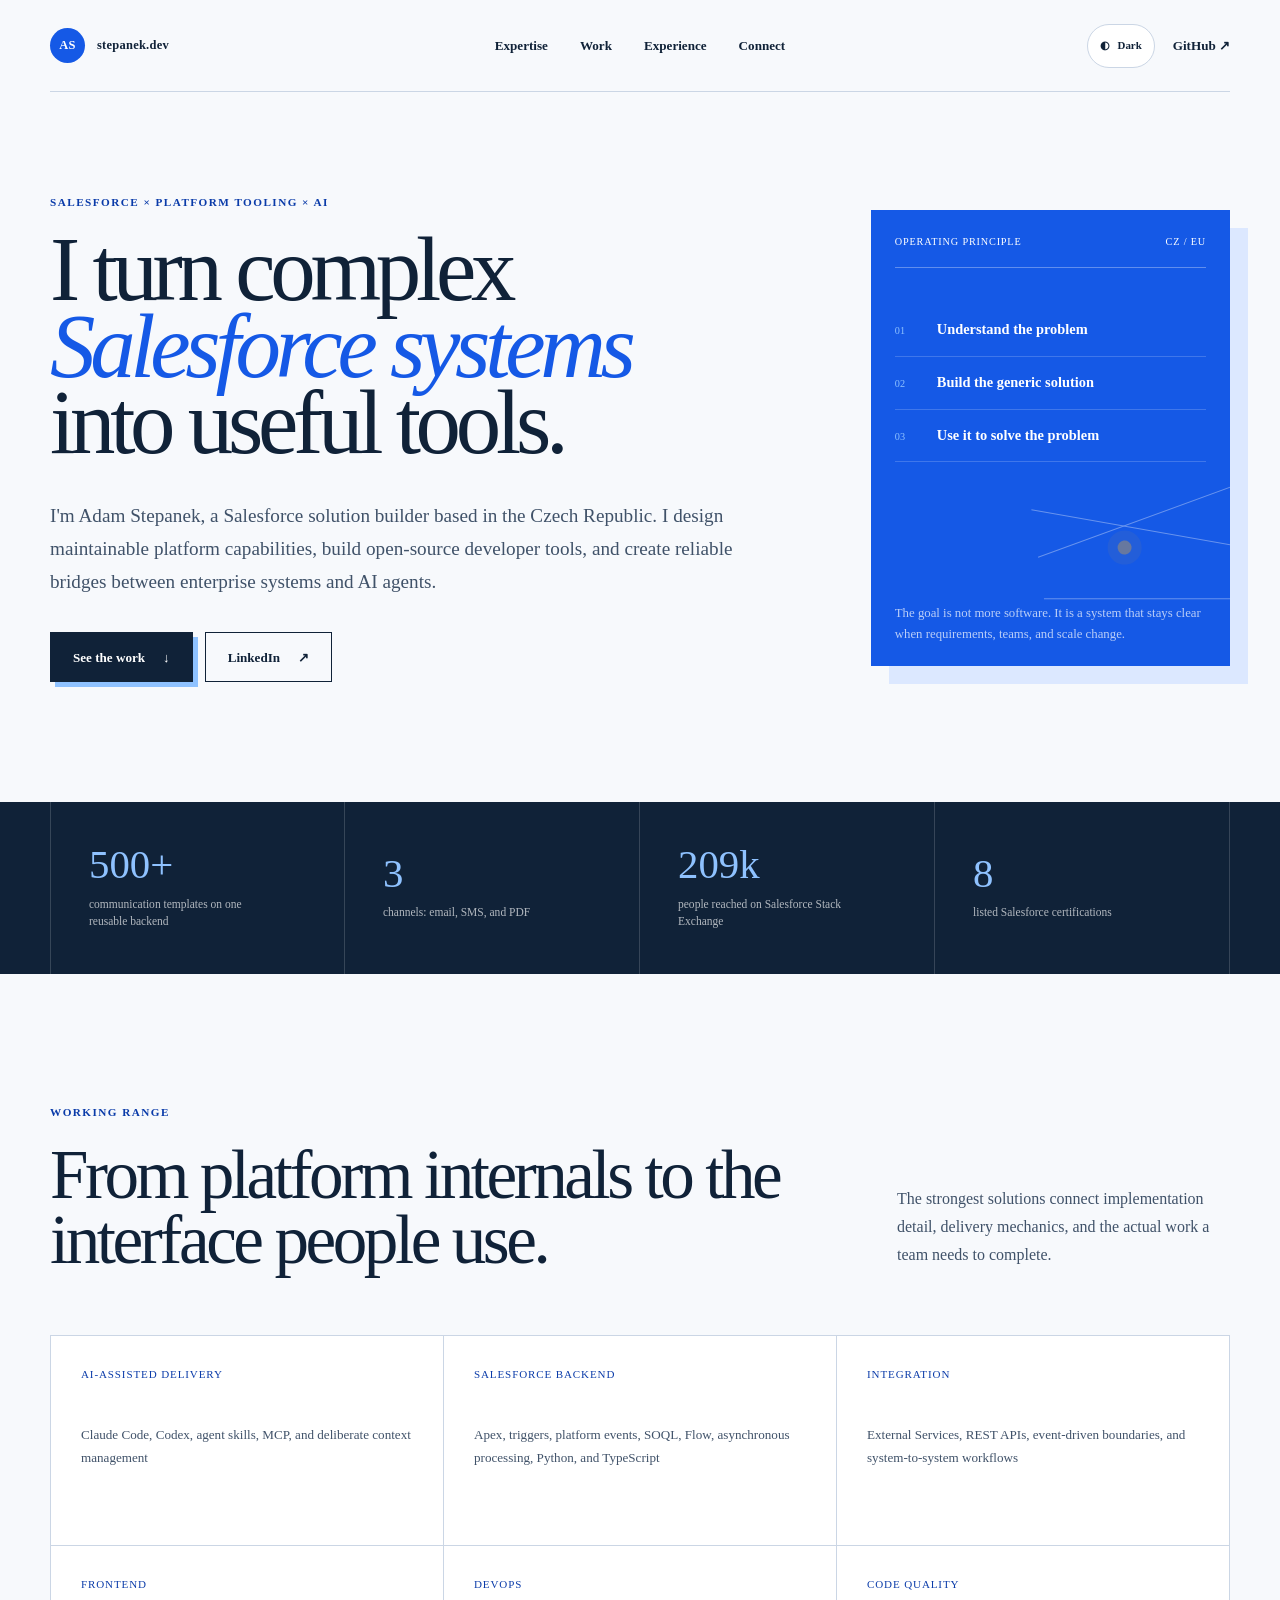
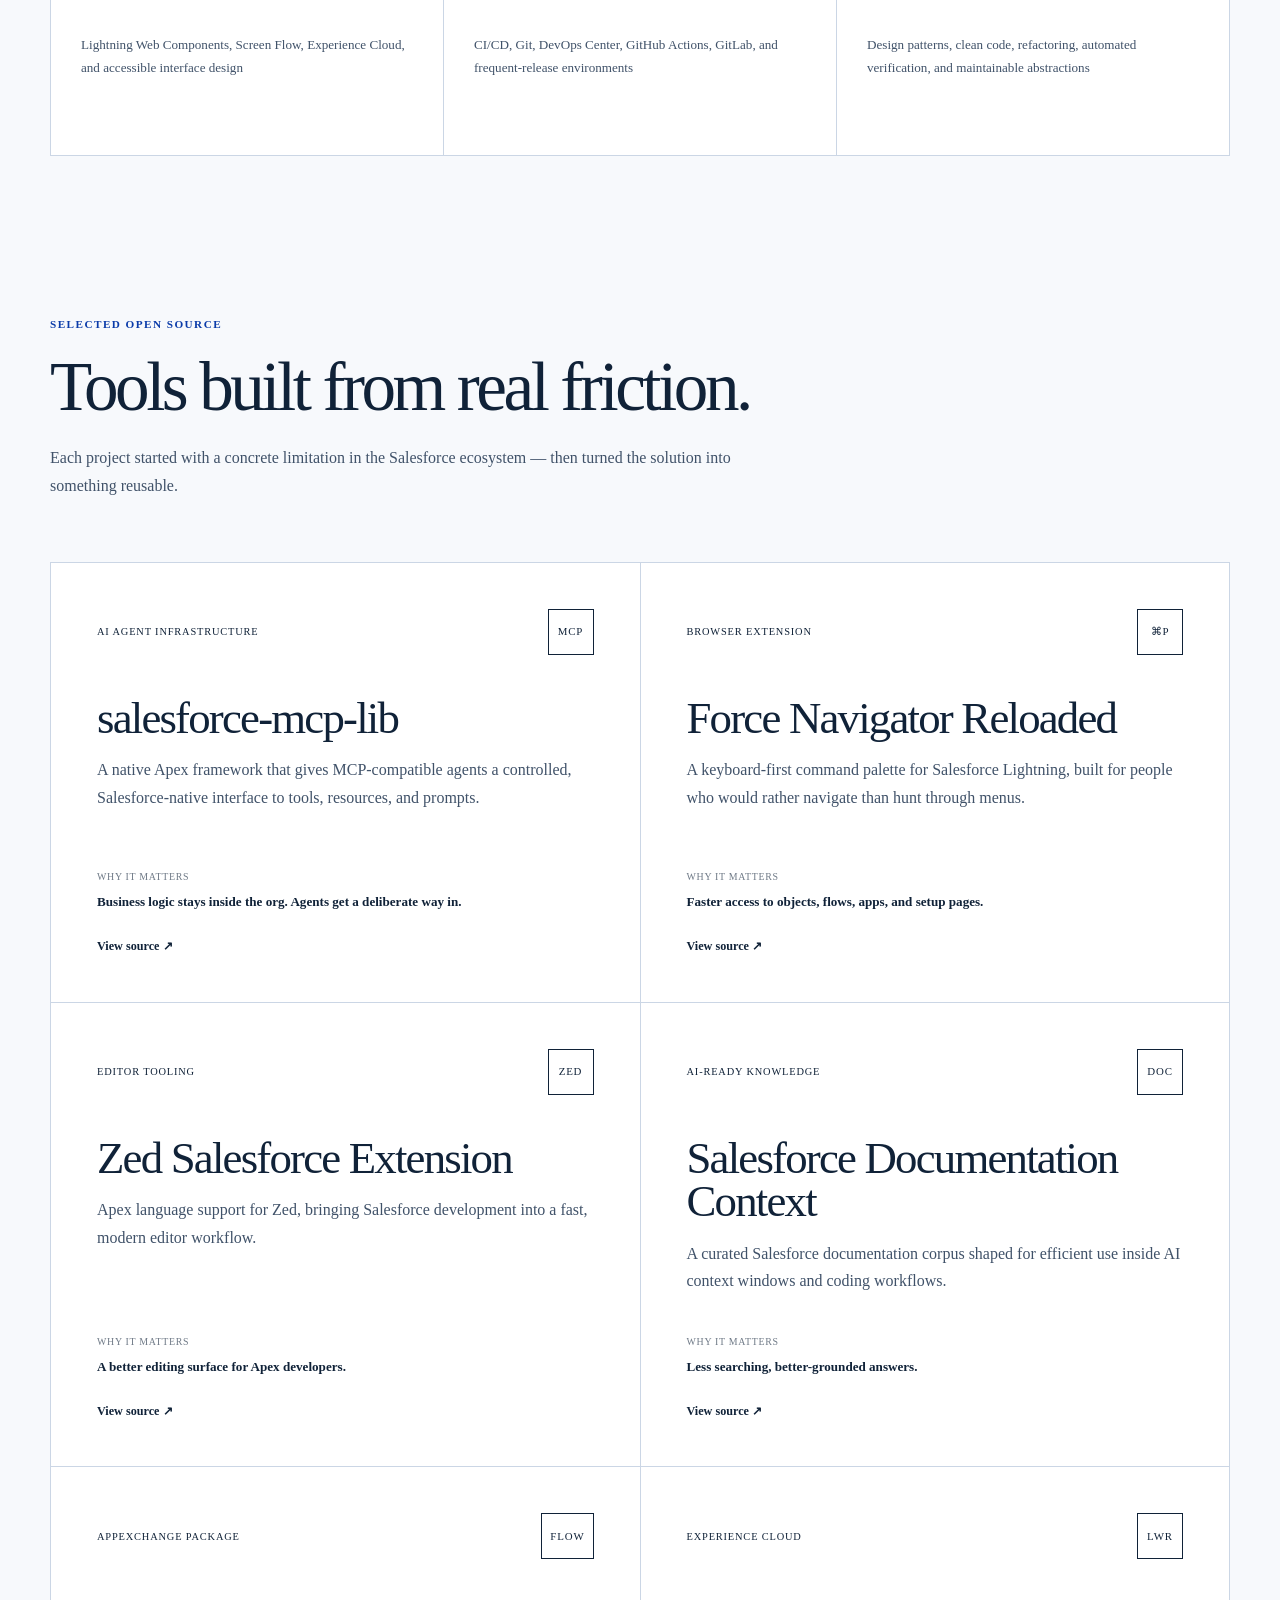
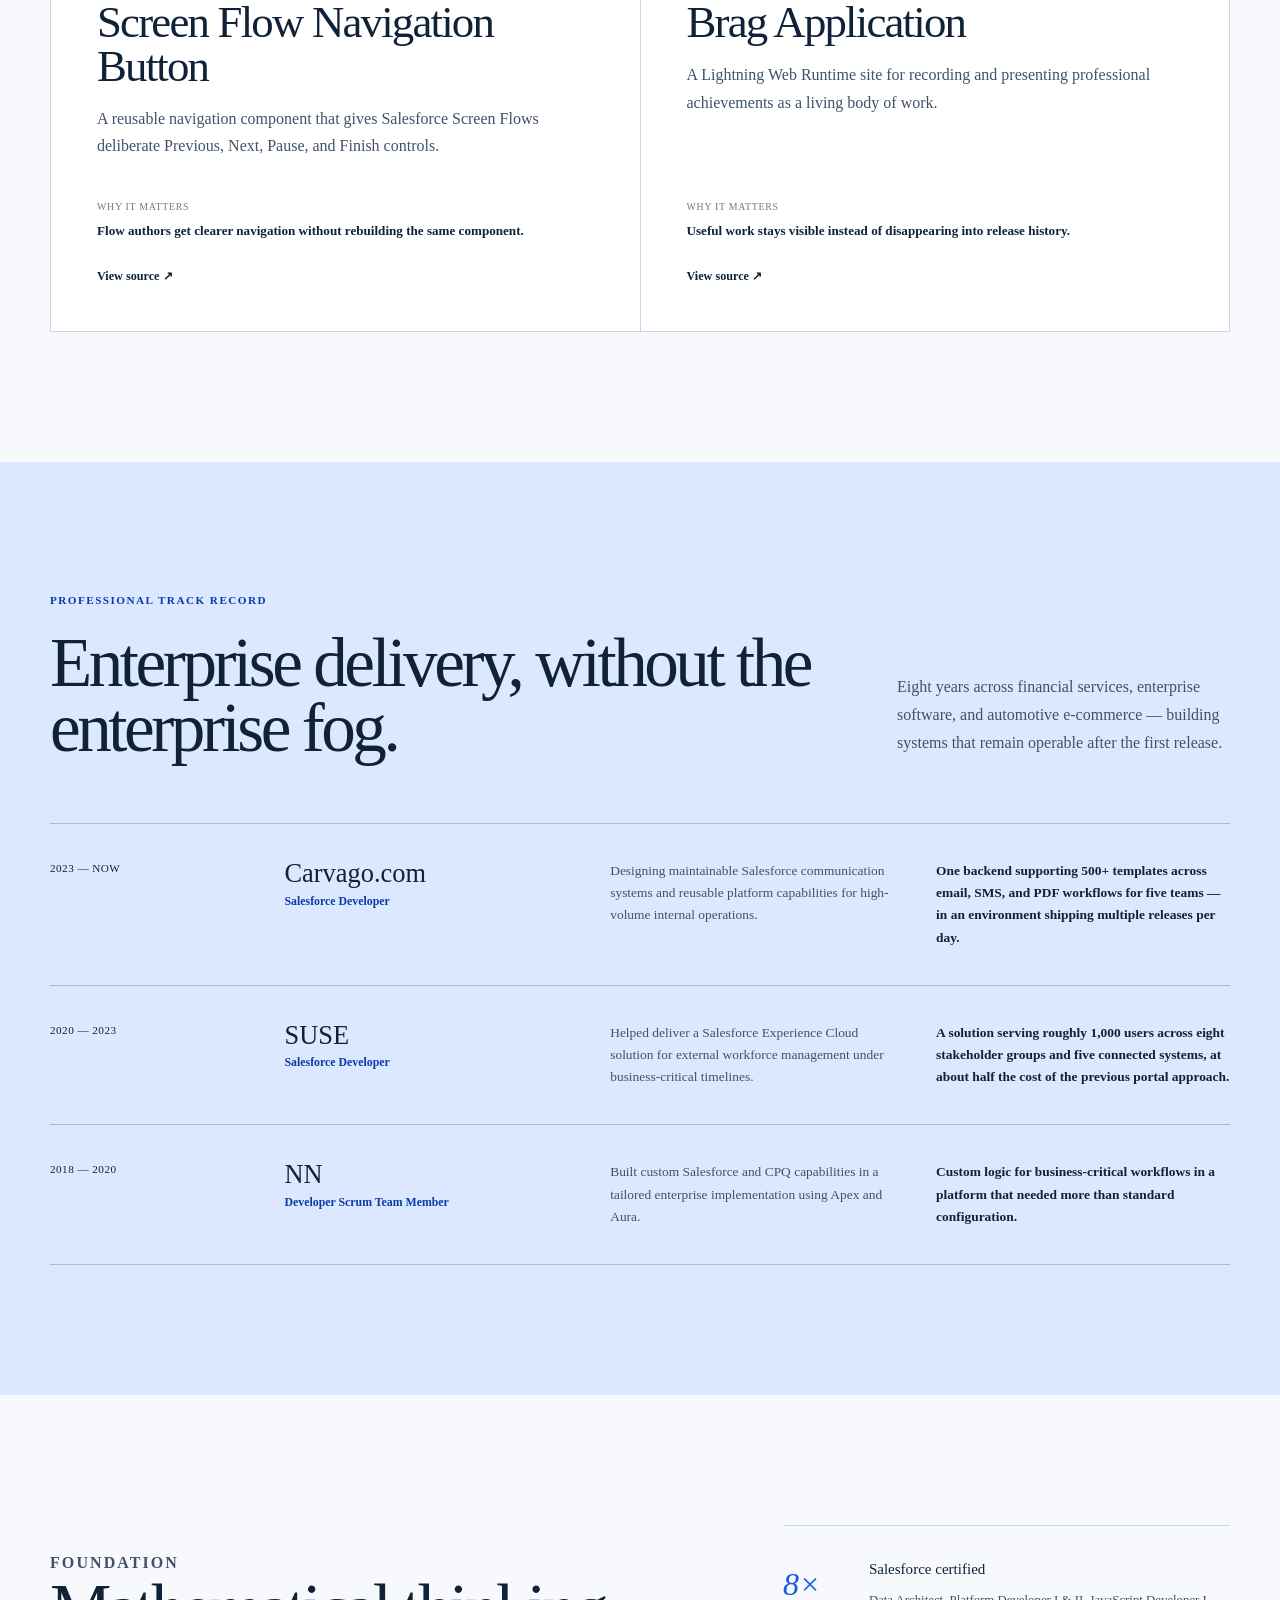
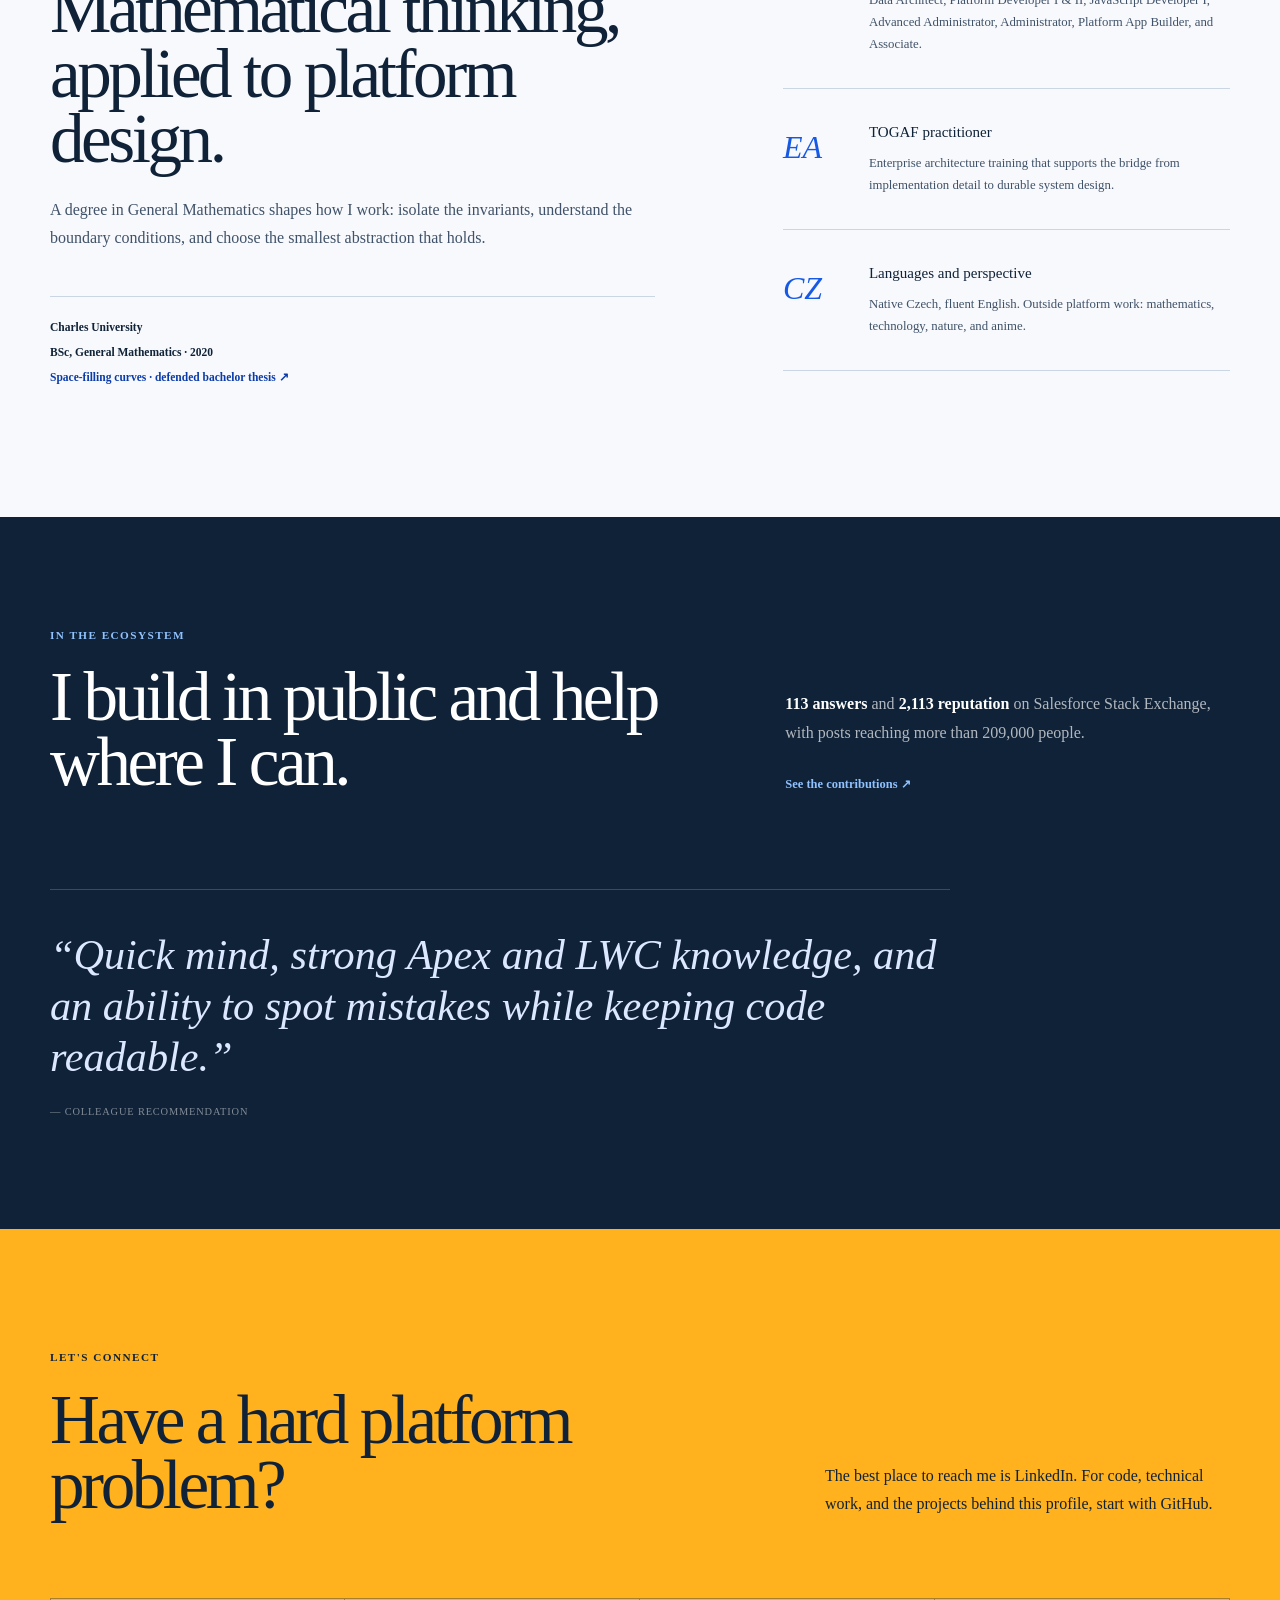
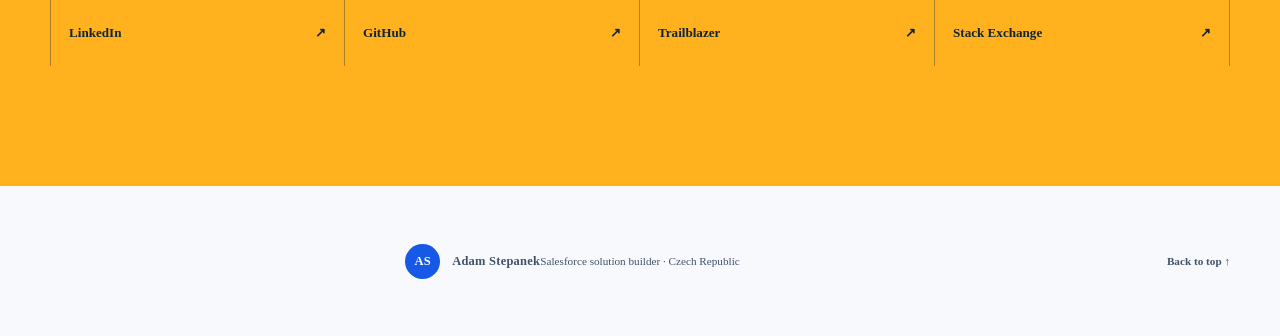
==== commit 3eeb5f20: "Deploy 3532ae259f1275c1d98c366f374001dbafd13f89 Co-Authored-By: codex <codex@openai.com>" ====
--- a/index.html
+++ b/index.html
@@ -269,7 +269,7 @@
       document.documentElement.dataset.theme = savedTheme;
     }
   } catch {}
-</script></head><body class="__variable_manrope_0lv6qco __variable_newsreader_17z7q8s __variable_ibm_plex_mono_0ahyz3q"><main><script type="application/ld+json">{"@context":"https://schema.org","@type":"Person","name":"Adam Stepanek","alternateName":"Adam Štěpánek","url":"https://www.stepanek.dev","image":"https://github.com/Damecek.png","jobTitle":"Salesforce Solution Builder","description":"Salesforce solution builder focused on AI-assisted workflows, platform tooling, and maintainable enterprise delivery.","address":{"@type":"PostalAddress","addressCountry":"CZ"},"worksFor":{"@type":"Organization","name":"Carvago.com"},"alumniOf":{"@type":"CollegeOrUniversity","name":"Charles University","url":"https://www.mff.cuni.cz/en"},"knowsAbout":["Salesforce","Apex","Lightning Web Components","Model Context Protocol","AI-assisted software development","Salesforce architecture","Developer tooling","Experience Cloud"],"sameAs":["https://github.com/Damecek","https://www.linkedin.com/in/adam-stepanek-cz","https://www.salesforce.com/trailblazer/adamstepanek","https://salesforce.stackexchange.com/users/96748/damecek"]}</script><header class="site-header shell"><a class="identity" href="#top" aria-label="Adam Stepanek, home"><span class="identity-mark">AS</span><span>stepanek.dev</span></a><nav aria-label="Primary navigation"><a href="#capabilities">Expertise</a><a href="#work">Work</a><a href="#experience">Experience</a><a href="#connect">Connect</a></nav><div class="header-actions"><button class="theme-toggle" type="button" aria-label="Switch to dark mode" title="Switch to dark mode"><span aria-hidden="true">◐</span><span class="theme-label">Dark</span></button><a class="header-link" href="https://github.com/Damecek">GitHub <span aria-hidden="true">↗</span></a></div></header><section class="hero shell" id="top"><div class="hero-copy"><p class="eyebrow">Salesforce × Platform tooling × AI</p><h1>I turn complex<span>Salesforce systems</span>into useful tools.</h1><p class="hero-intro">I&#x27;m Adam Stepanek, a Salesforce solution builder based in the Czech Republic. I design maintainable platform capabilities, build open-source developer tools, and create reliable bridges between enterprise systems and AI agents.</p><div class="hero-actions"><a class="button button-primary" href="#work">See the work <span aria-hidden="true">↓</span></a><a class="button button-quiet" href="https://www.linkedin.com/in/adam-stepanek-cz">LinkedIn <span aria-hidden="true">↗</span></a></div></div><aside class="method-card" aria-label="Working principle"><div class="method-topline"><span>Operating principle</span><span>CZ / EU</span></div><ol><li><span>01</span><strong>Understand the problem</strong></li><li><span>02</span><strong>Build the generic solution</strong></li><li><span>03</span><strong>Use it to solve the problem</strong></li></ol><div class="method-signal" aria-hidden="true"><span></span><span></span><span></span><i></i></div><p>The goal is not more software. It is a system that stays clear when requirements, teams, and scale change.</p></aside></section><section class="proof-band" aria-label="Selected results"><div class="shell proof-grid"><div><strong>500+</strong><span>communication templates on one reusable backend</span></div><div><strong>3</strong><span>channels: email, SMS, and PDF</span></div><div><strong>209k</strong><span>people reached on Salesforce Stack Exchange</span></div><div><strong>8</strong><span>listed Salesforce certifications</span></div></div></section><section class="section shell capabilities-section" id="capabilities"><div class="section-heading split-heading"><div><p class="eyebrow">Working range</p><h2>From platform internals to the interface people use.</h2></div><p>The strongest solutions connect implementation detail, delivery mechanics, and the actual work a team needs to complete.</p></div><div class="capability-grid"><article><h3>AI-assisted delivery</h3><p>Claude Code, Codex, agent skills, MCP, and deliberate context management</p></article><article><h3>Salesforce backend</h3><p>Apex, triggers, platform events, SOQL, Flow, asynchronous processing, Python, and TypeScript</p></article><article><h3>Integration</h3><p>External Services, REST APIs, event-driven boundaries, and system-to-system workflows</p></article><article><h3>Frontend</h3><p>Lightning Web Components, Screen Flow, Experience Cloud, and accessible interface design</p></article><article><h3>DevOps</h3><p>CI/CD, Git, DevOps Center, GitHub Actions, GitLab, and frequent-release environments</p></article><article><h3>Code quality</h3><p>Design patterns, clean code, refactoring, automated verification, and maintainable abstractions</p></article></div></section><section class="section shell" id="work"><div class="section-heading"><p class="eyebrow">Selected open source</p><h2>Tools built from real friction.</h2><p>Each project started with a concrete limitation in the Salesforce ecosystem — then turned the solution into something reusable.</p></div><div class="project-grid"><a class="project-card" href="https://github.com/Damecek/salesforce-mcp-lib"><div class="project-meta"><span>AI agent infrastructure</span><span class="project-mark">MCP</span></div><h3>salesforce-mcp-lib</h3><p>A native Apex framework that gives MCP-compatible agents a controlled, Salesforce-native interface to tools, resources, and prompts.</p><div class="project-outcome"><span>Why it matters</span><strong>Business logic stays inside the org. Agents get a deliberate way in.</strong></div><span class="project-link">View source <span aria-hidden="true">↗</span></span></a><a class="project-card" href="https://github.com/Damecek/force-navigator-reloaded"><div class="project-meta"><span>Browser extension</span><span class="project-mark">⌘P</span></div><h3>Force Navigator Reloaded</h3><p>A keyboard-first command palette for Salesforce Lightning, built for people who would rather navigate than hunt through menus.</p><div class="project-outcome"><span>Why it matters</span><strong>Faster access to objects, flows, apps, and setup pages.</strong></div><span class="project-link">View source <span aria-hidden="true">↗</span></span></a><a class="project-card" href="https://github.com/Damecek/zed-salesforce-extension"><div class="project-meta"><span>Editor tooling</span><span class="project-mark">ZED</span></div><h3>Zed Salesforce Extension</h3><p>Apex language support for Zed, bringing Salesforce development into a fast, modern editor workflow.</p><div class="project-outcome"><span>Why it matters</span><strong>A better editing surface for Apex developers.</strong></div><span class="project-link">View source <span aria-hidden="true">↗</span></span></a><a class="project-card" href="https://github.com/Damecek/salesforce-documentation-context"><div class="project-meta"><span>AI-ready knowledge</span><span class="project-mark">DOC</span></div><h3>Salesforce Documentation Context</h3><p>A curated Salesforce documentation corpus shaped for efficient use inside AI context windows and coding workflows.</p><div class="project-outcome"><span>Why it matters</span><strong>Less searching, better-grounded answers.</strong></div><span class="project-link">View source <span aria-hidden="true">↗</span></span></a><a class="project-card" href="https://appexchange.salesforce.com/appxListingDetail?listingId=a0N3u00000RMYTpEAP"><div class="project-meta"><span>AppExchange package</span><span class="project-mark">FLOW</span></div><h3>Screen Flow Navigation Button</h3><p>A reusable navigation component that gives Salesforce Screen Flows deliberate Previous, Next, Pause, and Finish controls.</p><div class="project-outcome"><span>Why it matters</span><strong>Flow authors get clearer navigation without rebuilding the same component.</strong></div><span class="project-link">View source <span aria-hidden="true">↗</span></span></a><a class="project-card" href="https://brag-app-dev-ed.my.site.com/"><div class="project-meta"><span>Experience Cloud</span><span class="project-mark">LWR</span></div><h3>Brag Application</h3><p>A Lightning Web Runtime site for recording and presenting professional achievements as a living body of work.</p><div class="project-outcome"><span>Why it matters</span><strong>Useful work stays visible instead of disappearing into release history.</strong></div><span class="project-link">View source <span aria-hidden="true">↗</span></span></a></div></section><section class="section experience-section" id="experience"><div class="shell"><div class="section-heading split-heading"><div><p class="eyebrow">Professional track record</p><h2>Enterprise delivery, without the enterprise fog.</h2></div><p>Eight years across financial services, enterprise software, and automotive e-commerce — building systems that remain operable after the first release.</p></div><div class="timeline"><article class="timeline-row"><p class="timeline-period">2023 — now</p><div class="timeline-role"><h3><a href="https://carvago.com/">Carvago.com</a></h3><p>Salesforce Developer</p></div><div class="timeline-body"><p>Designing maintainable Salesforce communication systems and reusable platform capabilities for high-volume internal operations.</p><p class="timeline-proof">One backend supporting 500+ templates across email, SMS, and PDF workflows for five teams — in an environment shipping multiple releases per day.</p></div></article><article class="timeline-row"><p class="timeline-period">2020 — 2023</p><div class="timeline-role"><h3><a href="https://www.suse.com/">SUSE</a></h3><p>Salesforce Developer</p></div><div class="timeline-body"><p>Helped deliver a Salesforce Experience Cloud solution for external workforce management under business-critical timelines.</p><p class="timeline-proof">A solution serving roughly 1,000 users across eight stakeholder groups and five connected systems, at about half the cost of the previous portal approach.</p></div></article><article class="timeline-row"><p class="timeline-period">2018 — 2020</p><div class="timeline-role"><h3><a href="https://www.nn.cz/">NN</a></h3><p>Developer Scrum Team Member</p></div><div class="timeline-body"><p>Built custom Salesforce and CPQ capabilities in a tailored enterprise implementation using Apex and Aura.</p><p class="timeline-proof">Custom logic for business-critical workflows in a platform that needed more than standard configuration.</p></div></article></div></div></section><section class="section shell credentials-section"><div class="credential-main"><p class="eyebrow">Foundation</p><h2>Mathematical thinking, applied to platform design.</h2><p>A degree in General Mathematics shapes how I work: isolate the invariants, understand the boundary conditions, and choose the smallest abstraction that holds.</p><div class="education-line"><a href="https://www.mff.cuni.cz/en">Charles University</a><strong>BSc, General Mathematics · 2020</strong><a href="https://dspace.cuni.cz/handle/20.500.11956/119285">Space-filling curves · defended bachelor thesis <span aria-hidden="true">↗</span></a></div></div><div class="credential-list"><div><span class="credential-count">8×</span><h3><a href="https://www.salesforce.com/trailblazer/adamstepanek">Salesforce certified</a></h3><p>Data Architect, Platform Developer I &amp; II, JavaScript Developer I, Advanced Administrator, Administrator, Platform App Builder, and Associate.</p></div><div><span class="credential-count">EA</span><h3><a href="https://www.opengroup.org/togaf-standard-10th-edition-downloads">TOGAF practitioner</a></h3><p>Enterprise architecture training that supports the bridge from implementation detail to durable system design.</p></div><div><span class="credential-count">CZ</span><h3>Languages and perspective</h3><p>Native Czech, fluent English. Outside platform work: mathematics, technology, nature, and anime.</p></div></div></section><section class="section community-section"><div class="shell community-grid"><div><p class="eyebrow">In the ecosystem</p><h2>I build in public and help where I can.</h2></div><div class="community-proof"><p><strong>113 answers</strong> and <strong>2,113 reputation</strong>on Salesforce Stack Exchange, with posts reaching more than 209,000 people.</p><a href="https://salesforce.stackexchange.com/users/96748/damecek">See the contributions <span aria-hidden="true">↗</span></a></div><blockquote>“Quick mind, strong Apex and LWC knowledge, and an ability to spot mistakes while keeping code readable.”<cite>— Colleague recommendation</cite></blockquote></div></section><section class="connect-section" id="connect"><div class="shell connect-grid"><div><p class="eyebrow">Let&#x27;s connect</p><h2>Have a hard platform problem?</h2></div><p>The best place to reach me is LinkedIn. For code, technical work, and the projects behind this profile, start with GitHub.</p><div class="connect-links"><a href="https://www.linkedin.com/in/adam-stepanek-cz"><span>LinkedIn</span><span aria-hidden="true">↗</span></a><a href="https://github.com/Damecek"><span>GitHub</span><span aria-hidden="true">↗</span></a><a href="https://www.salesforce.com/trailblazer/adamstepanek"><span>Trailblazer</span><span aria-hidden="true">↗</span></a><a href="https://salesforce.stackexchange.com/users/96748/damecek"><span>Stack Exchange</span><span aria-hidden="true">↗</span></a></div></div></section><footer class="site-footer shell"><a class="identity" href="#top" aria-label="Adam Stepanek, back to top"><span class="identity-mark">AS</span><span>Adam Stepanek</span></a><p>Salesforce solution builder · Czech Republic</p><a href="#top">Back to top ↑</a></footer></main><script>
+</script></head><body class="__variable_manrope_0lv6qco __variable_newsreader_17z7q8s __variable_ibm_plex_mono_0ahyz3q"><main><script type="application/ld+json">{"@context":"https://schema.org","@type":"Person","name":"Adam Stepanek","alternateName":"Adam Štěpánek","url":"https://www.stepanek.dev","image":"https://github.com/Damecek.png","jobTitle":"Salesforce Solution Builder","description":"Salesforce solution builder focused on AI-assisted workflows, platform tooling, and maintainable enterprise delivery.","address":{"@type":"PostalAddress","addressCountry":"CZ"},"worksFor":{"@type":"Organization","name":"Carvago.com"},"alumniOf":{"@type":"CollegeOrUniversity","name":"Charles University","url":"https://www.mff.cuni.cz/en"},"knowsAbout":["Salesforce","Apex","Lightning Web Components","Model Context Protocol","AI-assisted software development","Salesforce architecture","Developer tooling","Experience Cloud"],"sameAs":["https://github.com/Damecek","https://www.linkedin.com/in/adam-stepanek-cz","https://www.salesforce.com/trailblazer/adamstepanek","https://salesforce.stackexchange.com/users/96748/damecek"]}</script><header class="site-header shell"><a class="identity" href="#top" aria-label="Adam Stepanek, home"><span class="identity-mark">AS</span><span>stepanek.dev</span></a><nav aria-label="Primary navigation"><a href="#capabilities">Expertise</a><a href="#work">Work</a><a href="#experience">Experience</a><a href="#connect">Connect</a></nav><div class="header-actions"><button class="theme-toggle" type="button" aria-label="Switch to dark mode" title="Switch to dark mode"><span aria-hidden="true">◐</span><span class="theme-label">Dark</span></button><a class="header-link" href="https://github.com/Damecek">GitHub <span aria-hidden="true">↗</span></a></div></header><section class="hero shell" id="top"><div class="hero-copy"><p class="eyebrow">Salesforce × Platform tooling × AI</p><h1>I turn complex<span>Salesforce systems</span>into useful tools.</h1><p class="hero-intro">I&#x27;m Adam Stepanek, a Salesforce solution builder based in the Czech Republic. I design maintainable platform capabilities, build open-source developer tools, and create reliable bridges between enterprise systems and AI agents.</p><div class="hero-actions"><a class="button button-primary" href="#work">See the work <span aria-hidden="true">↓</span></a><a class="button button-quiet" href="https://www.linkedin.com/in/adam-stepanek-cz">LinkedIn <span aria-hidden="true">↗</span></a></div></div><aside class="method-card" aria-label="Working principle"><div class="method-topline"><span>Operating principle</span><span>CZ / EU</span></div><ol><li><span>01</span><strong>Understand the problem</strong></li><li><span>02</span><strong>Build the generic solution</strong></li><li><span>03</span><strong>Use it to solve the problem</strong></li></ol><div class="method-signal" aria-hidden="true"><span></span><span></span><span></span><i></i></div><p>The goal is not more software. It is a system that stays clear when requirements, teams, and scale change.</p></aside></section><section class="proof-band" aria-label="Selected results"><div class="shell proof-grid"><div><strong>500+</strong><span>communication templates on one reusable backend</span></div><div><strong>3</strong><span>channels: email, SMS, and PDF</span></div><div><strong>209k</strong><span>people reached on Salesforce Stack Exchange</span></div><div><strong>8</strong><span>listed Salesforce certifications</span></div></div></section><section class="section shell capabilities-section" id="capabilities"><div class="section-heading split-heading"><div><p class="eyebrow">Working range</p><h2>From platform internals to the interface people use.</h2></div><p>The strongest solutions connect implementation detail, delivery mechanics, and the actual work a team needs to complete.</p></div><div class="capability-grid"><article><h3>AI-assisted delivery</h3><p>Claude Code, Codex, agent skills, MCP, and deliberate context management</p></article><article><h3>Salesforce backend</h3><p>Apex, triggers, platform events, SOQL, Flow, asynchronous processing, Python, and TypeScript</p></article><article><h3>Integration</h3><p>External Services, REST APIs, event-driven boundaries, and system-to-system workflows</p></article><article><h3>Frontend</h3><p>Lightning Web Components, Screen Flow, Experience Cloud, and accessible interface design</p></article><article><h3>DevOps</h3><p>CI/CD, Git, DevOps Center, GitHub Actions, GitLab, and frequent-release environments</p></article><article><h3>Code quality</h3><p>Design patterns, clean code, refactoring, automated verification, and maintainable abstractions</p></article></div></section><section class="section shell" id="work"><div class="section-heading"><p class="eyebrow">Selected open source</p><h2>Tools built from real friction.</h2><p>Each project started with a concrete limitation in the Salesforce ecosystem — then turned the solution into something reusable.</p></div><div class="project-grid"><a class="project-card" href="https://github.com/Damecek/salesforce-mcp-lib"><div class="project-meta"><span>AI agent infrastructure</span><span class="project-mark">MCP</span></div><h3>salesforce-mcp-lib</h3><p>A native Apex framework that gives MCP-compatible agents a controlled, Salesforce-native interface to tools, resources, and prompts.</p><div class="project-outcome"><span>Why it matters</span><strong>Business logic stays inside the org. Agents get a deliberate way in.</strong></div><span class="project-link">View source <span aria-hidden="true">↗</span></span></a><a class="project-card" href="https://github.com/Damecek/force-navigator-reloaded"><div class="project-meta"><span>Browser extension</span><span class="project-mark">⌘P</span></div><h3>Force Navigator Reloaded</h3><p>A keyboard-first command palette for Salesforce Lightning, built for people who would rather navigate than hunt through menus.</p><div class="project-outcome"><span>Why it matters</span><strong>Faster access to objects, flows, apps, and setup pages.</strong></div><span class="project-link">View source <span aria-hidden="true">↗</span></span></a><a class="project-card" href="https://github.com/Damecek/zed-salesforce-extension"><div class="project-meta"><span>Editor tooling</span><span class="project-mark">ZED</span></div><h3>Zed Salesforce Extension</h3><p>Apex language support for Zed, bringing Salesforce development into a fast, modern editor workflow.</p><div class="project-outcome"><span>Why it matters</span><strong>A better editing surface for Apex developers.</strong></div><span class="project-link">View source <span aria-hidden="true">↗</span></span></a><a class="project-card" href="https://github.com/Damecek/salesforce-documentation-context"><div class="project-meta"><span>AI-ready knowledge</span><span class="project-mark">DOC</span></div><h3>Salesforce Documentation Context</h3><p>A curated Salesforce documentation corpus shaped for efficient use inside AI context windows and coding workflows.</p><div class="project-outcome"><span>Why it matters</span><strong>Less searching, better-grounded answers.</strong></div><span class="project-link">View source <span aria-hidden="true">↗</span></span></a><a class="project-card" href="https://appexchange.salesforce.com/appxListingDetail?listingId=a0N3u00000RMYTpEAP"><div class="project-meta"><span>AppExchange package</span><span class="project-mark">FLOW</span></div><h3>Screen Flow Navigation Button</h3><p>A reusable navigation component that gives Salesforce Screen Flows deliberate Previous, Next, Pause, and Finish controls.</p><div class="project-outcome"><span>Why it matters</span><strong>Flow authors get clearer navigation without rebuilding the same component.</strong></div><span class="project-link">View source <span aria-hidden="true">↗</span></span></a><a class="project-card" href="https://brag-app-dev-ed.my.site.com/"><div class="project-meta"><span>Experience Cloud</span><span class="project-mark">LWR</span></div><h3>Brag Application</h3><p>A Lightning Web Runtime site for recording and presenting professional achievements as a living body of work.</p><div class="project-outcome"><span>Why it matters</span><strong>Useful work stays visible instead of disappearing into release history.</strong></div><span class="project-link">View source <span aria-hidden="true">↗</span></span></a></div></section><section class="section experience-section" id="experience"><div class="shell"><div class="section-heading split-heading"><div><p class="eyebrow">Professional track record</p><h2>Enterprise delivery, without the enterprise fog.</h2></div><p>Eight years across financial services, enterprise software, and automotive e-commerce — building systems that remain operable after the first release.</p></div><div class="timeline"><article class="timeline-row"><p class="timeline-period">2023 — now</p><div class="timeline-role"><h3><a href="https://carvago.com/">Carvago.com</a></h3><p>Salesforce Developer</p></div><div class="timeline-body"><p>Designing maintainable Salesforce communication systems and reusable platform capabilities for high-volume internal operations.</p><p class="timeline-proof">One backend supporting 500+ templates across email, SMS, and PDF workflows for five teams — in an environment shipping multiple releases per day.</p></div></article><article class="timeline-row"><p class="timeline-period">2020 — 2023</p><div class="timeline-role"><h3><a href="https://www.suse.com/">SUSE</a></h3><p>Salesforce Developer</p></div><div class="timeline-body"><p>Helped deliver a Salesforce Experience Cloud solution for external workforce management under business-critical timelines.</p><p class="timeline-proof">A solution serving roughly 1,000 users across eight stakeholder groups and five connected systems, at about half the cost of the previous portal approach.</p></div></article><article class="timeline-row"><p class="timeline-period">2018 — 2020</p><div class="timeline-role"><h3><a href="https://www.nn.cz/">NN</a></h3><p>Developer Scrum Team Member</p></div><div class="timeline-body"><p>Built custom Salesforce and CPQ capabilities in a tailored enterprise implementation using Apex and Aura.</p><p class="timeline-proof">Custom logic for business-critical workflows in a platform that needed more than standard configuration.</p></div></article></div></div></section><section class="section shell credentials-section"><div class="credential-main"><p class="eyebrow">Foundation</p><h2>Mathematical thinking, applied to platform design.</h2><p>A degree in General Mathematics shapes how I work: isolate the invariants, understand the boundary conditions, and choose the smallest abstraction that holds.</p><div class="education-line"><a href="https://www.mff.cuni.cz/en">Charles University</a><strong>BSc, General Mathematics · 2020</strong><a href="https://dspace.cuni.cz/handle/20.500.11956/119285">Space-filling curves · defended bachelor thesis <span aria-hidden="true">↗</span></a></div></div><div class="credential-list"><div><span class="credential-count">8×</span><h3><a href="https://www.salesforce.com/trailblazer/adamstepanek">Salesforce certified</a></h3><p>Data Architect, Platform Developer I &amp; II, JavaScript Developer I, Advanced Administrator, Administrator, Platform App Builder, and Associate.</p></div><div><span class="credential-count">EA</span><h3><a href="https://www.opengroup.org/togaf-standard-10th-edition-downloads">TOGAF practitioner</a></h3><p>Enterprise architecture training that supports the bridge from implementation detail to durable system design.</p></div><div><span class="credential-count">CZ</span><h3>Languages and perspective</h3><p>Native Czech, fluent English. Outside platform work: mathematics, technology, nature, and anime.</p></div></div></section><section class="section community-section"><div class="shell community-grid"><div><p class="eyebrow">In the ecosystem</p><h2>I build in public and help where I can.</h2></div><div class="community-proof"><p><strong>113 answers</strong> and <strong>2,113 reputation</strong> <!-- -->on Salesforce Stack Exchange, with posts reaching more than 209,000 people.</p><a href="https://salesforce.stackexchange.com/users/96748/damecek">See the contributions <span aria-hidden="true">↗</span></a></div><blockquote>“Quick mind, strong Apex and LWC knowledge, and an ability to spot mistakes while keeping code readable.”<cite>— Colleague recommendation</cite></blockquote></div></section><section class="connect-section" id="connect"><div class="shell connect-grid"><div><p class="eyebrow">Let&#x27;s connect</p><h2>Have a hard platform problem?</h2></div><p>The best place to reach me is LinkedIn. For code, technical work, and the projects behind this profile, start with GitHub.</p><div class="connect-links"><a href="https://www.linkedin.com/in/adam-stepanek-cz"><span>LinkedIn</span><span aria-hidden="true">↗</span></a><a href="https://github.com/Damecek"><span>GitHub</span><span aria-hidden="true">↗</span></a><a href="https://www.salesforce.com/trailblazer/adamstepanek"><span>Trailblazer</span><span aria-hidden="true">↗</span></a><a href="https://salesforce.stackexchange.com/users/96748/damecek"><span>Stack Exchange</span><span aria-hidden="true">↗</span></a></div></div></section><footer class="site-footer shell"><a class="identity" href="#top" aria-label="Adam Stepanek, back to top"><span class="identity-mark">AS</span><span>Adam Stepanek</span></a><p>Salesforce solution builder · Czech Republic</p><a href="#top">Back to top ↑</a></footer></main><script>
   (() => {
     const button = document.querySelector(".theme-toggle");
     if (!button) return;
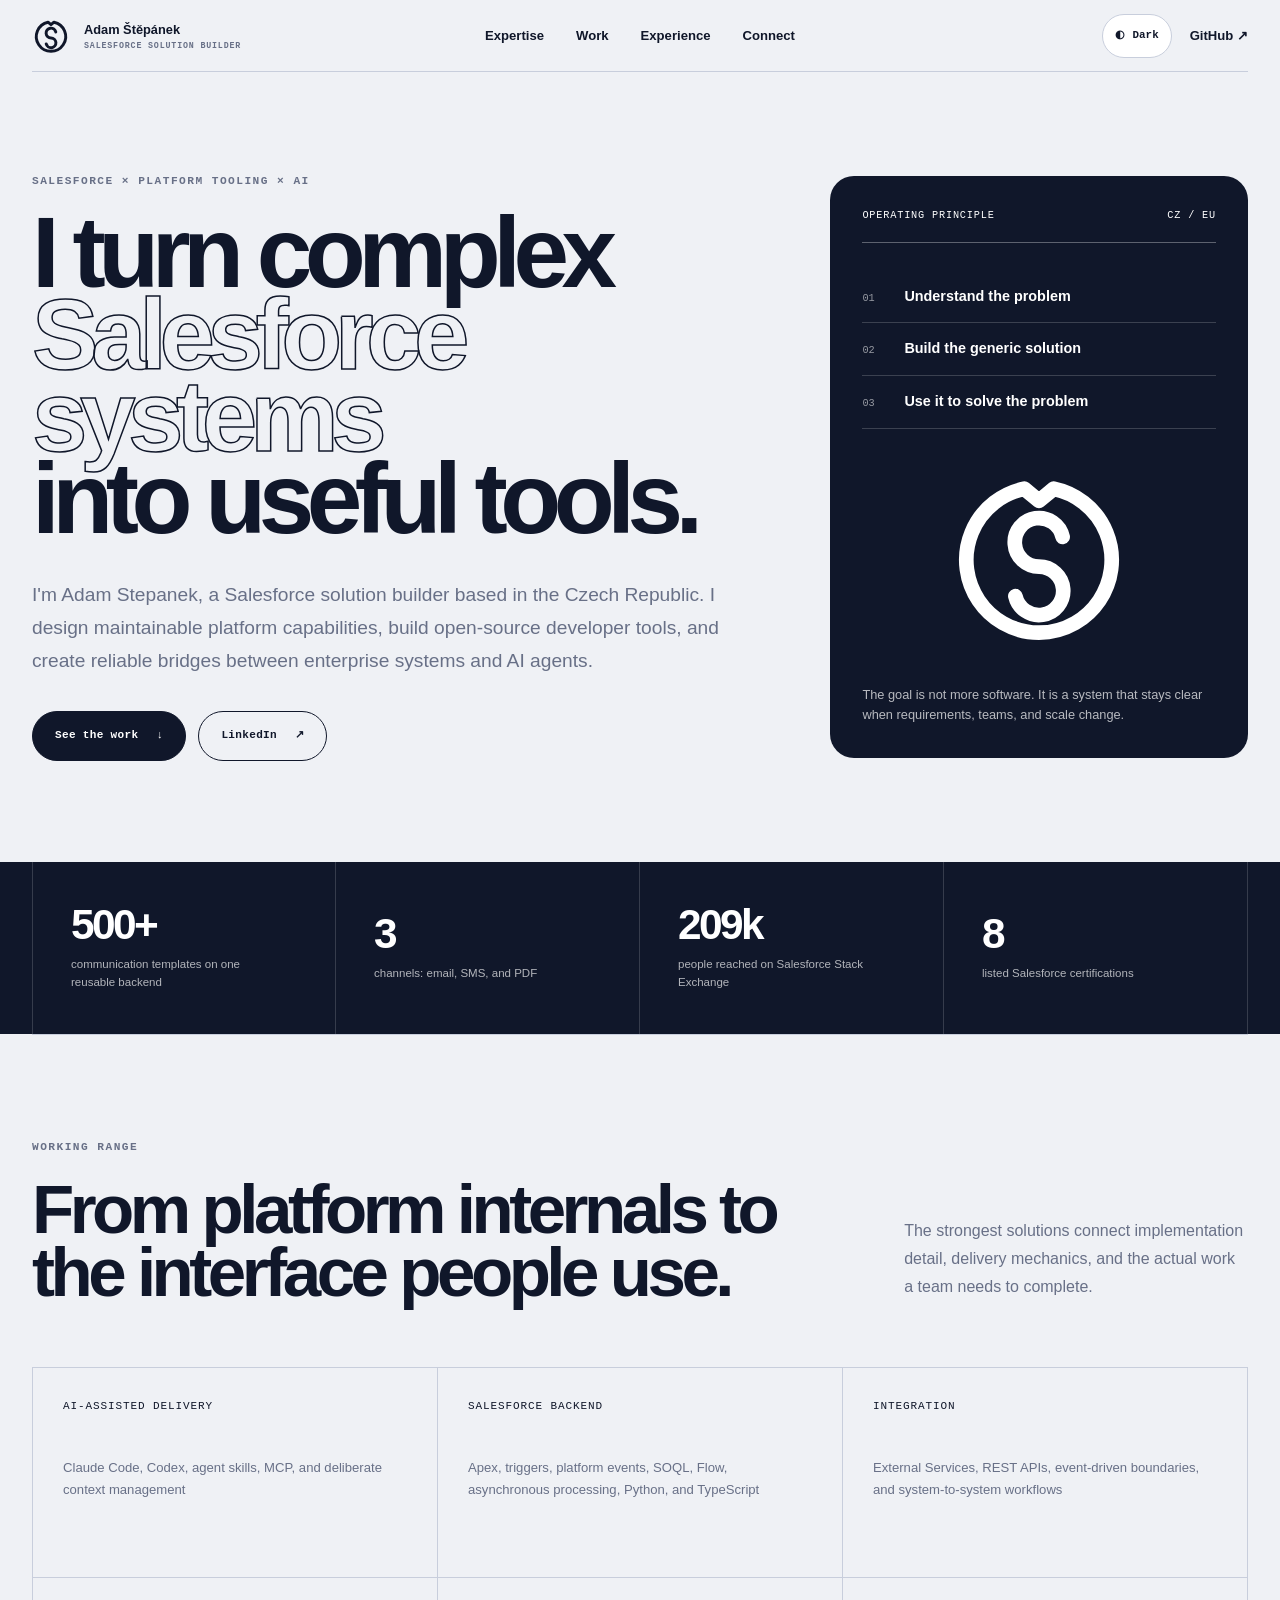
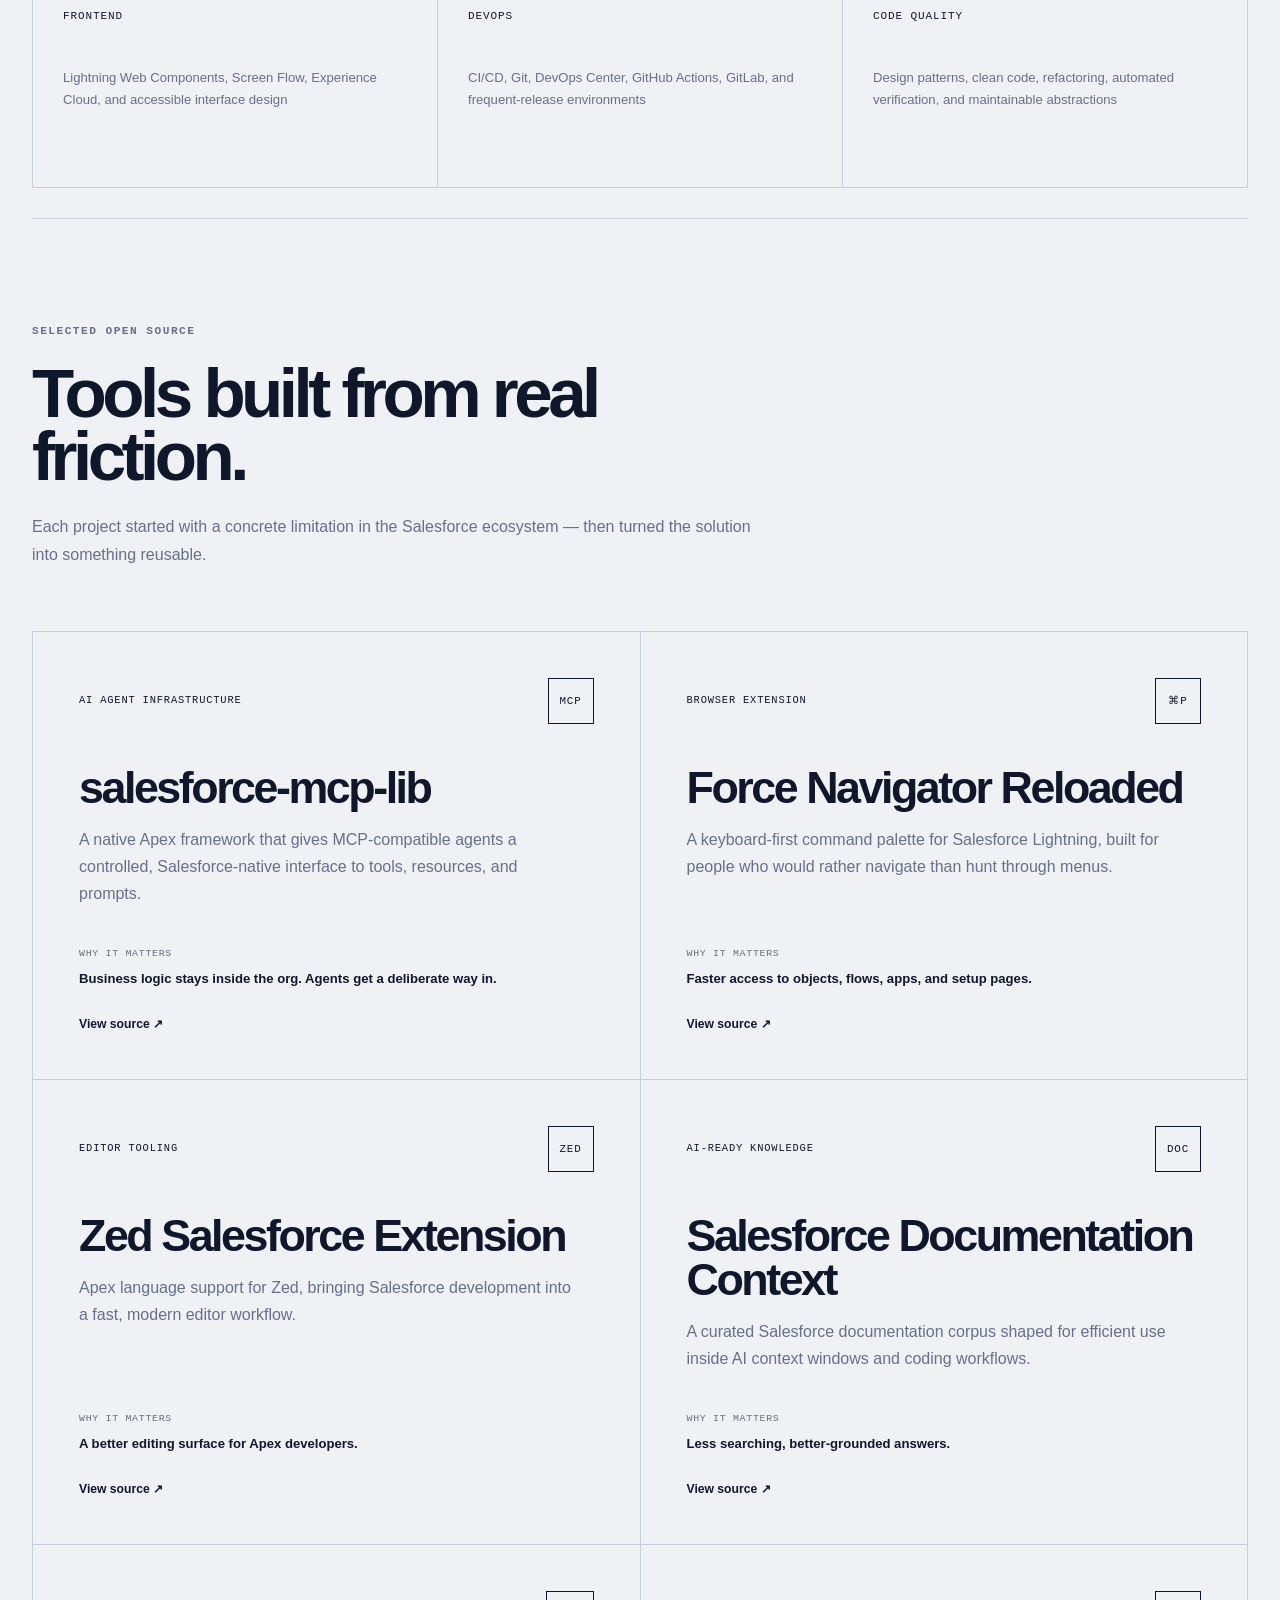
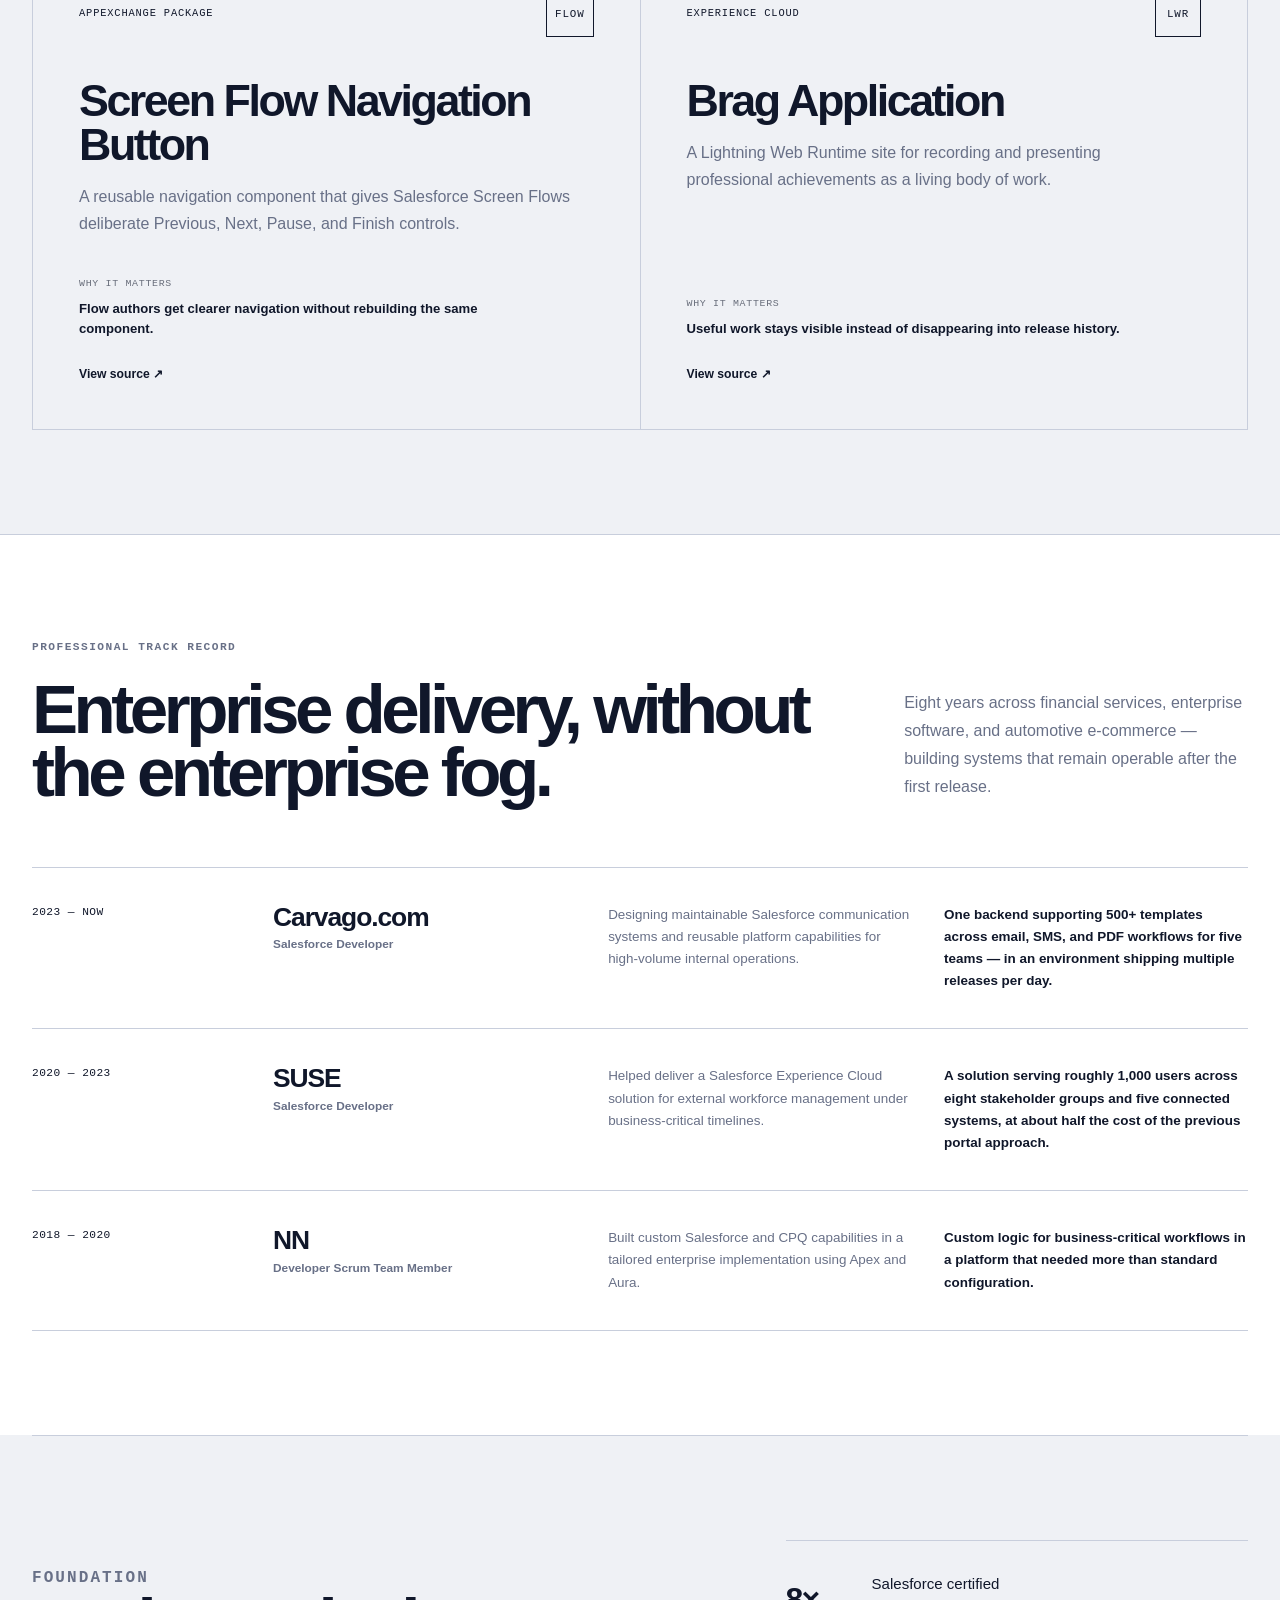
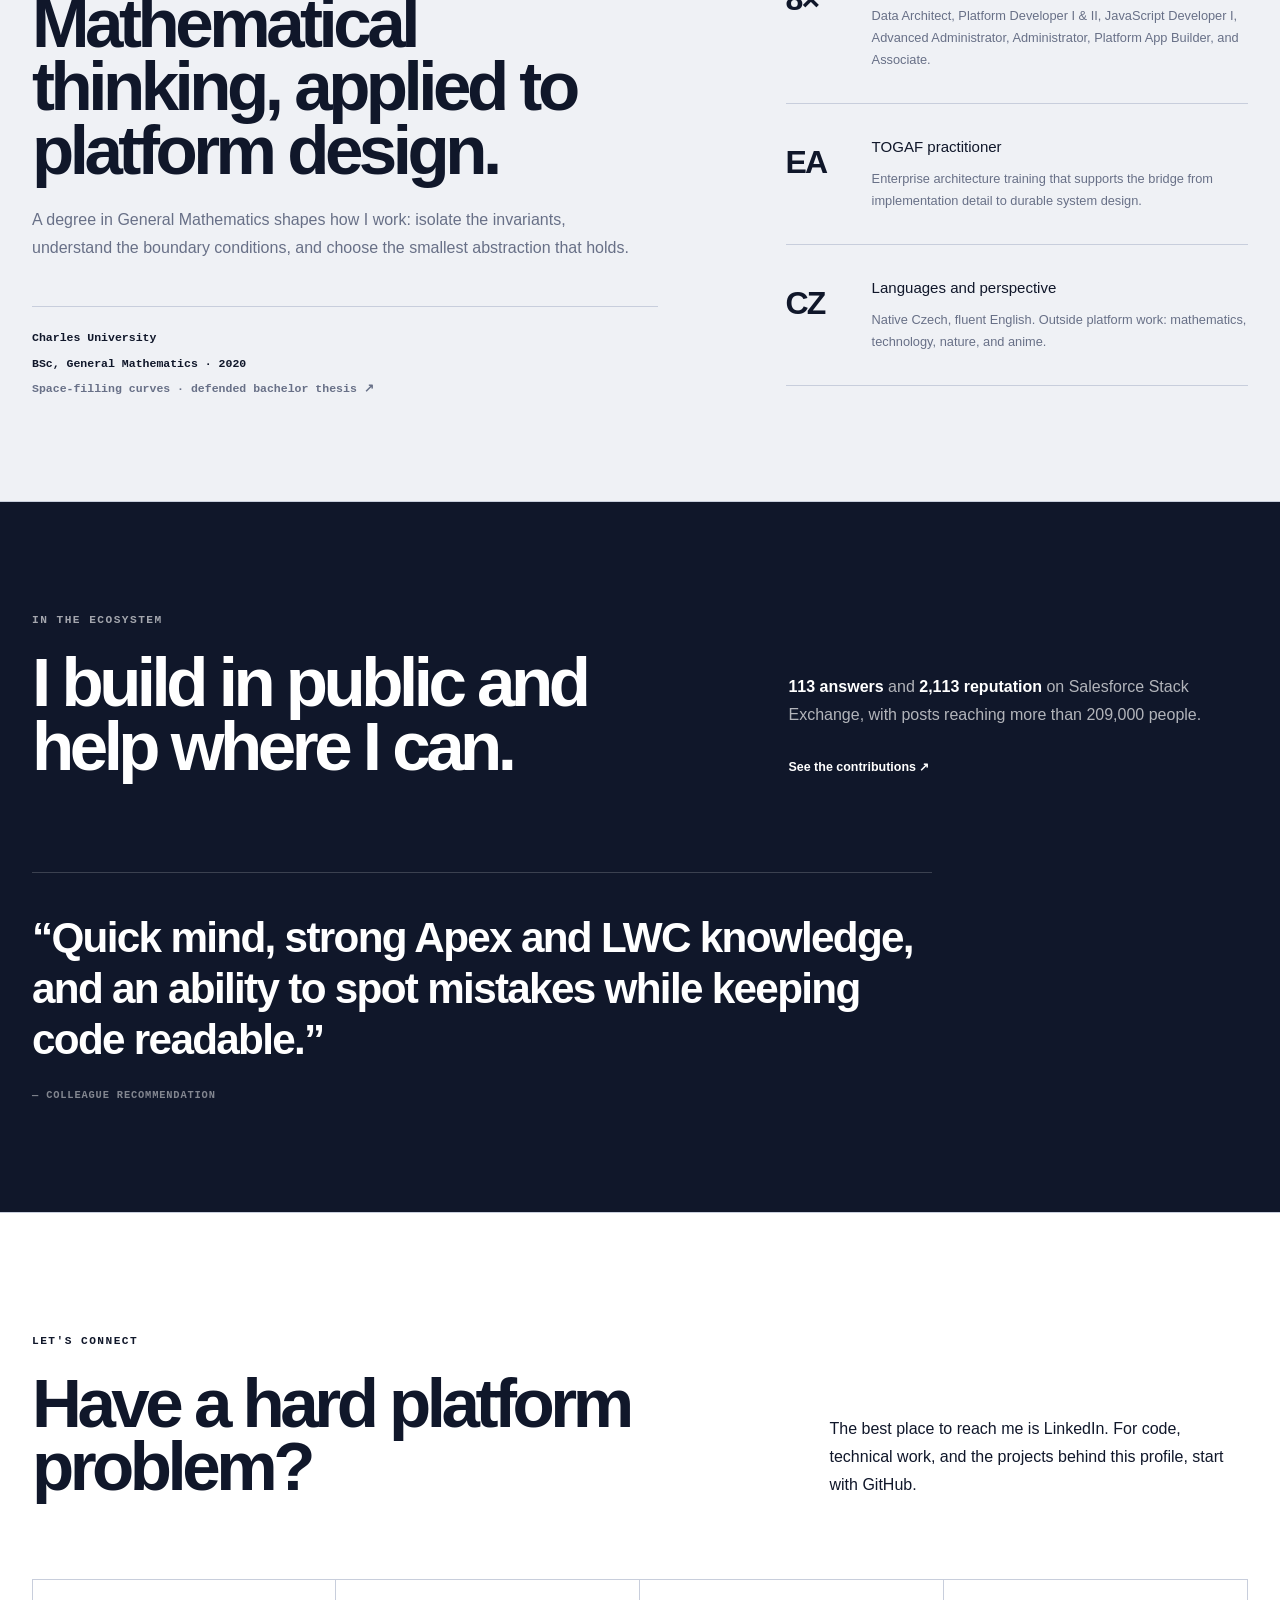
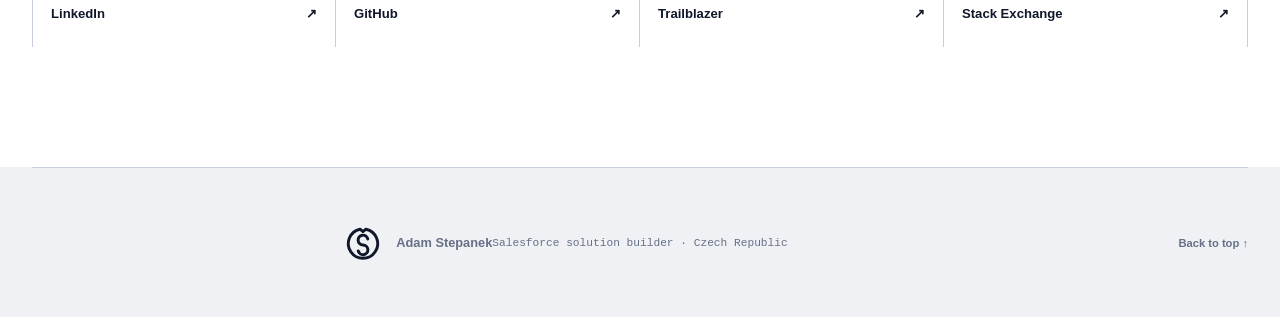
==== commit 22b620df: "Deploy 4342ea40ce3d4d6285ea82eaa447fe5571f3fa93 Co-Authored-By: codex <codex@openai.com>" ====
--- a/index.html
+++ b/index.html
@@ -1,267 +1,4 @@
-<!DOCTYPE html><html lang="en"><head><meta charSet="utf-8"/><meta name="viewport" content="width=device-width, initial-scale=1"/><link rel="stylesheet" href="/_next/static/css/index.Bu9xuMnu.css" data-rsc-css-href="/_next/static/css/index.Bu9xuMnu.css" data-precedence="vite-rsc/importer-resources"/><title>Adam Stepanek — Salesforce Solution Builder</title><meta name="description" content="Salesforce solution builder creating maintainable platform systems, developer tools, and practical interfaces for AI agents."/><meta name="application-name" content="Adam Stepanek"/><meta name="referrer" content="strict-origin-when-cross-origin"/><meta name="keywords" content="Adam Stepanek,Adam Štěpánek,Salesforce developer,Salesforce architect,Apex developer,Salesforce MCP,Salesforce AI,Czech Republic"/><meta name="author" content="Adam Stepanek"/><link rel="author" href="https://www.stepanek.dev"/><meta name="creator" content="Adam Stepanek"/><meta name="publisher" content="Adam Stepanek"/><meta name="format-detection" content="telephone=no, address=no, email=no"/><meta name="robots" content="index, follow"/><meta name="googlebot" content="index, follow, maxImagePreview:large"/><meta property="og:title" content="Adam Stepanek — Salesforce Solution Builder"/><meta property="og:description" content="Maintainable Salesforce systems, open-source developer tooling, and practical interfaces for AI agents."/><meta property="og:url" content="https://www.stepanek.dev"/><meta property="og:site_name" content="Adam Stepanek"/><meta property="og:type" content="profile"/><meta property="og:locale" content="en_US"/><meta property="og:image" content="https://www.stepanek.dev/og.png"/><meta property="og:image:width" content="1731"/><meta property="og:image:height" content="909"/><meta property="og:image:type" content="image/png"/><meta property="og:image:alt" content="Adam Stepanek — Salesforce Solution Builder"/><meta name="twitter:card" content="summary_large_image"/><meta name="twitter:title" content="Adam Stepanek — Salesforce Solution Builder"/><meta name="twitter:description" content="Maintainable Salesforce systems, open-source developer tooling, and practical interfaces for AI agents."/><meta name="twitter:image" content="https://www.stepanek.dev/og.png"/><link rel="shortcut icon" href="/icon.png"/><link rel="icon" href="/icon.png" sizes="512x512" type="image/png"/><link rel="apple-touch-icon" href="/icon.png" sizes="512x512" type="image/png"/><link rel="manifest" href="/site.webmanifest"/><link rel="canonical" href="https://www.stepanek.dev"/><meta name="mobile-web-app-capable" content="yes"/><meta name="apple-mobile-web-app-title" content="Adam Stepanek"/><meta name="apple-mobile-web-app-status-bar-style" content="black-translucent"/><meta name="theme-color" content="#1559e6" media="(prefers-color-scheme: light)"/><meta name="theme-color" content="#07111f" media="(prefers-color-scheme: dark)"/><meta name="color-scheme" content="light dark"/>
-<link rel="preload" href="/_next/static/_vinext_fonts/manrope-76eca2803f7f/manrope-81401990.woff2" as="font" type="font/woff2" crossorigin />
-<link rel="preload" href="/_next/static/_vinext_fonts/newsreader-94c054835b7e/newsreader-2415edd0.woff2" as="font" type="font/woff2" crossorigin />
-<link rel="preload" href="/_next/static/_vinext_fonts/ibm-plex-mono-fb0034d93db3/ibm-plex-mono-d7731959.woff2" as="font" type="font/woff2" crossorigin />
-<link rel="preload" href="/_next/static/_vinext_fonts/ibm-plex-mono-fb0034d93db3/ibm-plex-mono-8d0aead6.woff2" as="font" type="font/woff2" crossorigin />
-<link rel="preload" href="/_next/static/_vinext_fonts/ibm-plex-mono-fb0034d93db3/ibm-plex-mono-8864f199.woff2" as="font" type="font/woff2" crossorigin />
-<style data-vinext-fonts>/* cyrillic-ext */
-@font-face {
-  font-family: 'Manrope';
-  font-style: normal;
-  font-weight: 200 800;
-  font-display: swap;
-  src: url(/_next/static/_vinext_fonts/manrope-76eca2803f7f/manrope-37facb2a.woff2) format('woff2');
-  unicode-range: U+0460-052F, U+1C80-1C8A, U+20B4, U+2DE0-2DFF, U+A640-A69F, U+FE2E-FE2F;
-}
-/* cyrillic */
-@font-face {
-  font-family: 'Manrope';
-  font-style: normal;
-  font-weight: 200 800;
-  font-display: swap;
-  src: url(/_next/static/_vinext_fonts/manrope-76eca2803f7f/manrope-c9a5f13c.woff2) format('woff2');
-  unicode-range: U+0301, U+0400-045F, U+0490-0491, U+04B0-04B1, U+2116;
-}
-/* greek */
-@font-face {
-  font-family: 'Manrope';
-  font-style: normal;
-  font-weight: 200 800;
-  font-display: swap;
-  src: url(/_next/static/_vinext_fonts/manrope-76eca2803f7f/manrope-f00fa027.woff2) format('woff2');
-  unicode-range: U+0370-0377, U+037A-037F, U+0384-038A, U+038C, U+038E-03A1, U+03A3-03FF;
-}
-/* vietnamese */
-@font-face {
-  font-family: 'Manrope';
-  font-style: normal;
-  font-weight: 200 800;
-  font-display: swap;
-  src: url(/_next/static/_vinext_fonts/manrope-76eca2803f7f/manrope-bd6e7fdc.woff2) format('woff2');
-  unicode-range: U+0102-0103, U+0110-0111, U+0128-0129, U+0168-0169, U+01A0-01A1, U+01AF-01B0, U+0300-0301, U+0303-0304, U+0308-0309, U+0323, U+0329, U+1EA0-1EF9, U+20AB;
-}
-/* latin-ext */
-@font-face {
-  font-family: 'Manrope';
-  font-style: normal;
-  font-weight: 200 800;
-  font-display: swap;
-  src: url(/_next/static/_vinext_fonts/manrope-76eca2803f7f/manrope-76dcfc73.woff2) format('woff2');
-  unicode-range: U+0100-02BA, U+02BD-02C5, U+02C7-02CC, U+02CE-02D7, U+02DD-02FF, U+0304, U+0308, U+0329, U+1D00-1DBF, U+1E00-1E9F, U+1EF2-1EFF, U+2020, U+20A0-20AB, U+20AD-20C0, U+2113, U+2C60-2C7F, U+A720-A7FF;
-}
-/* latin */
-@font-face {
-  font-family: 'Manrope';
-  font-style: normal;
-  font-weight: 200 800;
-  font-display: swap;
-  src: url(/_next/static/_vinext_fonts/manrope-76eca2803f7f/manrope-81401990.woff2) format('woff2');
-  unicode-range: U+0000-00FF, U+0131, U+0152-0153, U+02BB-02BC, U+02C6, U+02DA, U+02DC, U+0304, U+0308, U+0329, U+2000-206F, U+20AC, U+2122, U+2191, U+2193, U+2212, U+2215, U+FEFF, U+FFFD;
-}
-
-@font-face {
-  font-family: 'Manrope Fallback';
-  src: local("Arial");
-  ascent-override: 103.31%;
-  descent-override: 29.07%;
-  line-gap-override: 0.00%;
-  size-adjust: 103.19%;
-}
-
-.__font_manrope_0lv6qco { font-family: 'Manrope', 'Manrope Fallback'; font-style: normal; }
-
-.__variable_manrope_0lv6qco { --font-body: 'Manrope', 'Manrope Fallback'; }
-
-/* vietnamese */
-@font-face {
-  font-family: 'Newsreader';
-  font-style: normal;
-  font-weight: 200 800;
-  font-display: swap;
-  src: url(/_next/static/_vinext_fonts/newsreader-94c054835b7e/newsreader-cdecad9c.woff2) format('woff2');
-  unicode-range: U+0102-0103, U+0110-0111, U+0128-0129, U+0168-0169, U+01A0-01A1, U+01AF-01B0, U+0300-0301, U+0303-0304, U+0308-0309, U+0323, U+0329, U+1EA0-1EF9, U+20AB;
-}
-/* latin-ext */
-@font-face {
-  font-family: 'Newsreader';
-  font-style: normal;
-  font-weight: 200 800;
-  font-display: swap;
-  src: url(/_next/static/_vinext_fonts/newsreader-94c054835b7e/newsreader-a239d8f4.woff2) format('woff2');
-  unicode-range: U+0100-02BA, U+02BD-02C5, U+02C7-02CC, U+02CE-02D7, U+02DD-02FF, U+0304, U+0308, U+0329, U+1D00-1DBF, U+1E00-1E9F, U+1EF2-1EFF, U+2020, U+20A0-20AB, U+20AD-20C0, U+2113, U+2C60-2C7F, U+A720-A7FF;
-}
-/* latin */
-@font-face {
-  font-family: 'Newsreader';
-  font-style: normal;
-  font-weight: 200 800;
-  font-display: swap;
-  src: url(/_next/static/_vinext_fonts/newsreader-94c054835b7e/newsreader-2415edd0.woff2) format('woff2');
-  unicode-range: U+0000-00FF, U+0131, U+0152-0153, U+02BB-02BC, U+02C6, U+02DA, U+02DC, U+0304, U+0308, U+0329, U+2000-206F, U+20AC, U+2122, U+2191, U+2193, U+2212, U+2215, U+FEFF, U+FFFD;
-}
-
-@font-face {
-  font-family: 'Newsreader Fallback';
-  src: local("Times New Roman");
-  ascent-override: 69.68%;
-  descent-override: 25.12%;
-  line-gap-override: 0.00%;
-  size-adjust: 105.48%;
-}
-
-.__font_newsreader_17z7q8s { font-family: 'Newsreader', 'Newsreader Fallback'; font-style: normal; }
-
-.__variable_newsreader_17z7q8s { --font-display: 'Newsreader', 'Newsreader Fallback'; }
-
-/* cyrillic-ext */
-@font-face {
-  font-family: 'IBM Plex Mono';
-  font-style: normal;
-  font-weight: 400;
-  font-display: swap;
-  src: url(/_next/static/_vinext_fonts/ibm-plex-mono-fb0034d93db3/ibm-plex-mono-3a6be21f.woff2) format('woff2');
-  unicode-range: U+0460-052F, U+1C80-1C8A, U+20B4, U+2DE0-2DFF, U+A640-A69F, U+FE2E-FE2F;
-}
-/* cyrillic */
-@font-face {
-  font-family: 'IBM Plex Mono';
-  font-style: normal;
-  font-weight: 400;
-  font-display: swap;
-  src: url(/_next/static/_vinext_fonts/ibm-plex-mono-fb0034d93db3/ibm-plex-mono-c969eaac.woff2) format('woff2');
-  unicode-range: U+0301, U+0400-045F, U+0490-0491, U+04B0-04B1, U+2116;
-}
-/* vietnamese */
-@font-face {
-  font-family: 'IBM Plex Mono';
-  font-style: normal;
-  font-weight: 400;
-  font-display: swap;
-  src: url(/_next/static/_vinext_fonts/ibm-plex-mono-fb0034d93db3/ibm-plex-mono-ef6e627b.woff2) format('woff2');
-  unicode-range: U+0102-0103, U+0110-0111, U+0128-0129, U+0168-0169, U+01A0-01A1, U+01AF-01B0, U+0300-0301, U+0303-0304, U+0308-0309, U+0323, U+0329, U+1EA0-1EF9, U+20AB;
-}
-/* latin-ext */
-@font-face {
-  font-family: 'IBM Plex Mono';
-  font-style: normal;
-  font-weight: 400;
-  font-display: swap;
-  src: url(/_next/static/_vinext_fonts/ibm-plex-mono-fb0034d93db3/ibm-plex-mono-9994c10a.woff2) format('woff2');
-  unicode-range: U+0100-02BA, U+02BD-02C5, U+02C7-02CC, U+02CE-02D7, U+02DD-02FF, U+0304, U+0308, U+0329, U+1D00-1DBF, U+1E00-1E9F, U+1EF2-1EFF, U+2020, U+20A0-20AB, U+20AD-20C0, U+2113, U+2C60-2C7F, U+A720-A7FF;
-}
-/* latin */
-@font-face {
-  font-family: 'IBM Plex Mono';
-  font-style: normal;
-  font-weight: 400;
-  font-display: swap;
-  src: url(/_next/static/_vinext_fonts/ibm-plex-mono-fb0034d93db3/ibm-plex-mono-d7731959.woff2) format('woff2');
-  unicode-range: U+0000-00FF, U+0131, U+0152-0153, U+02BB-02BC, U+02C6, U+02DA, U+02DC, U+0304, U+0308, U+0329, U+2000-206F, U+20AC, U+2122, U+2191, U+2193, U+2212, U+2215, U+FEFF, U+FFFD;
-}
-/* cyrillic-ext */
-@font-face {
-  font-family: 'IBM Plex Mono';
-  font-style: normal;
-  font-weight: 500;
-  font-display: swap;
-  src: url(/_next/static/_vinext_fonts/ibm-plex-mono-fb0034d93db3/ibm-plex-mono-1321c702.woff2) format('woff2');
-  unicode-range: U+0460-052F, U+1C80-1C8A, U+20B4, U+2DE0-2DFF, U+A640-A69F, U+FE2E-FE2F;
-}
-/* cyrillic */
-@font-face {
-  font-family: 'IBM Plex Mono';
-  font-style: normal;
-  font-weight: 500;
-  font-display: swap;
-  src: url(/_next/static/_vinext_fonts/ibm-plex-mono-fb0034d93db3/ibm-plex-mono-b98a4523.woff2) format('woff2');
-  unicode-range: U+0301, U+0400-045F, U+0490-0491, U+04B0-04B1, U+2116;
-}
-/* vietnamese */
-@font-face {
-  font-family: 'IBM Plex Mono';
-  font-style: normal;
-  font-weight: 500;
-  font-display: swap;
-  src: url(/_next/static/_vinext_fonts/ibm-plex-mono-fb0034d93db3/ibm-plex-mono-d9a6454f.woff2) format('woff2');
-  unicode-range: U+0102-0103, U+0110-0111, U+0128-0129, U+0168-0169, U+01A0-01A1, U+01AF-01B0, U+0300-0301, U+0303-0304, U+0308-0309, U+0323, U+0329, U+1EA0-1EF9, U+20AB;
-}
-/* latin-ext */
-@font-face {
-  font-family: 'IBM Plex Mono';
-  font-style: normal;
-  font-weight: 500;
-  font-display: swap;
-  src: url(/_next/static/_vinext_fonts/ibm-plex-mono-fb0034d93db3/ibm-plex-mono-60d1ee22.woff2) format('woff2');
-  unicode-range: U+0100-02BA, U+02BD-02C5, U+02C7-02CC, U+02CE-02D7, U+02DD-02FF, U+0304, U+0308, U+0329, U+1D00-1DBF, U+1E00-1E9F, U+1EF2-1EFF, U+2020, U+20A0-20AB, U+20AD-20C0, U+2113, U+2C60-2C7F, U+A720-A7FF;
-}
-/* latin */
-@font-face {
-  font-family: 'IBM Plex Mono';
-  font-style: normal;
-  font-weight: 500;
-  font-display: swap;
-  src: url(/_next/static/_vinext_fonts/ibm-plex-mono-fb0034d93db3/ibm-plex-mono-8d0aead6.woff2) format('woff2');
-  unicode-range: U+0000-00FF, U+0131, U+0152-0153, U+02BB-02BC, U+02C6, U+02DA, U+02DC, U+0304, U+0308, U+0329, U+2000-206F, U+20AC, U+2122, U+2191, U+2193, U+2212, U+2215, U+FEFF, U+FFFD;
-}
-/* cyrillic-ext */
-@font-face {
-  font-family: 'IBM Plex Mono';
-  font-style: normal;
-  font-weight: 600;
-  font-display: swap;
-  src: url(/_next/static/_vinext_fonts/ibm-plex-mono-fb0034d93db3/ibm-plex-mono-fffef905.woff2) format('woff2');
-  unicode-range: U+0460-052F, U+1C80-1C8A, U+20B4, U+2DE0-2DFF, U+A640-A69F, U+FE2E-FE2F;
-}
-/* cyrillic */
-@font-face {
-  font-family: 'IBM Plex Mono';
-  font-style: normal;
-  font-weight: 600;
-  font-display: swap;
-  src: url(/_next/static/_vinext_fonts/ibm-plex-mono-fb0034d93db3/ibm-plex-mono-4d3fe5e6.woff2) format('woff2');
-  unicode-range: U+0301, U+0400-045F, U+0490-0491, U+04B0-04B1, U+2116;
-}
-/* vietnamese */
-@font-face {
-  font-family: 'IBM Plex Mono';
-  font-style: normal;
-  font-weight: 600;
-  font-display: swap;
-  src: url(/_next/static/_vinext_fonts/ibm-plex-mono-fb0034d93db3/ibm-plex-mono-3d252c9a.woff2) format('woff2');
-  unicode-range: U+0102-0103, U+0110-0111, U+0128-0129, U+0168-0169, U+01A0-01A1, U+01AF-01B0, U+0300-0301, U+0303-0304, U+0308-0309, U+0323, U+0329, U+1EA0-1EF9, U+20AB;
-}
-/* latin-ext */
-@font-face {
-  font-family: 'IBM Plex Mono';
-  font-style: normal;
-  font-weight: 600;
-  font-display: swap;
-  src: url(/_next/static/_vinext_fonts/ibm-plex-mono-fb0034d93db3/ibm-plex-mono-486bb381.woff2) format('woff2');
-  unicode-range: U+0100-02BA, U+02BD-02C5, U+02C7-02CC, U+02CE-02D7, U+02DD-02FF, U+0304, U+0308, U+0329, U+1D00-1DBF, U+1E00-1E9F, U+1EF2-1EFF, U+2020, U+20A0-20AB, U+20AD-20C0, U+2113, U+2C60-2C7F, U+A720-A7FF;
-}
-/* latin */
-@font-face {
-  font-family: 'IBM Plex Mono';
-  font-style: normal;
-  font-weight: 600;
-  font-display: swap;
-  src: url(/_next/static/_vinext_fonts/ibm-plex-mono-fb0034d93db3/ibm-plex-mono-8864f199.woff2) format('woff2');
-  unicode-range: U+0000-00FF, U+0131, U+0152-0153, U+02BB-02BC, U+02C6, U+02DA, U+02DC, U+0304, U+0308, U+0329, U+2000-206F, U+20AC, U+2122, U+2191, U+2193, U+2212, U+2215, U+FEFF, U+FFFD;
-}
-
-@font-face {
-  font-family: 'IBM Plex Mono Fallback';
-  src: local("Arial");
-  ascent-override: 76.16%;
-  descent-override: 20.43%;
-  line-gap-override: 0.00%;
-  size-adjust: 134.59%;
-}
-
-.__font_ibm_plex_mono_0ahyz3q { font-family: 'IBM Plex Mono', 'IBM Plex Mono Fallback'; font-style: normal; }
-
-.__variable_ibm_plex_mono_0ahyz3q { --font-mono: 'IBM Plex Mono', 'IBM Plex Mono Fallback'; }
-</style>
+<!DOCTYPE html><html lang="en"><head><meta charSet="utf-8"/><meta name="viewport" content="width=device-width, initial-scale=1"/><link rel="stylesheet" href="/_next/static/css/index.BKtTgi6v.css" data-rsc-css-href="/_next/static/css/index.BKtTgi6v.css" data-precedence="vite-rsc/importer-resources"/><title>Adam Stepanek — Salesforce Solution Builder</title><meta name="description" content="Salesforce solution builder creating maintainable platform systems, developer tools, and practical interfaces for AI agents."/><meta name="application-name" content="Adam Stepanek"/><meta name="referrer" content="strict-origin-when-cross-origin"/><meta name="keywords" content="Adam Stepanek,Adam Štěpánek,Salesforce developer,Salesforce architect,Apex developer,Salesforce MCP,Salesforce AI,Czech Republic"/><meta name="author" content="Adam Stepanek"/><link rel="author" href="https://www.stepanek.dev"/><meta name="creator" content="Adam Stepanek"/><meta name="publisher" content="Adam Stepanek"/><meta name="format-detection" content="telephone=no, address=no, email=no"/><meta name="robots" content="index, follow"/><meta name="googlebot" content="index, follow, maxImagePreview:large"/><meta property="og:title" content="Adam Stepanek — Salesforce Solution Builder"/><meta property="og:description" content="Maintainable Salesforce systems, open-source developer tooling, and practical interfaces for AI agents."/><meta property="og:url" content="https://www.stepanek.dev"/><meta property="og:site_name" content="Adam Stepanek"/><meta property="og:type" content="profile"/><meta property="og:locale" content="en_US"/><meta property="og:image" content="https://www.stepanek.dev/og.png"/><meta property="og:image:width" content="1731"/><meta property="og:image:height" content="909"/><meta property="og:image:type" content="image/png"/><meta property="og:image:alt" content="Adam Stepanek — Salesforce Solution Builder"/><meta name="twitter:card" content="summary_large_image"/><meta name="twitter:title" content="Adam Stepanek — Salesforce Solution Builder"/><meta name="twitter:description" content="Maintainable Salesforce systems, open-source developer tooling, and practical interfaces for AI agents."/><meta name="twitter:image" content="https://www.stepanek.dev/og.png"/><link rel="shortcut icon" href="/favicon.svg"/><link rel="icon" href="/favicon.svg" type="image/svg+xml"/><link rel="apple-touch-icon" href="/icon.png" sizes="512x512" type="image/png"/><link rel="manifest" href="/site.webmanifest"/><link rel="canonical" href="https://www.stepanek.dev"/><meta name="mobile-web-app-capable" content="yes"/><meta name="apple-mobile-web-app-title" content="Adam Stepanek"/><meta name="apple-mobile-web-app-status-bar-style" content="black-translucent"/><meta name="theme-color" content="#eff1f5" media="(prefers-color-scheme: light)"/><meta name="theme-color" content="#10172a" media="(prefers-color-scheme: dark)"/><meta name="color-scheme" content="light dark"/>
 <script>
   try {
     const savedTheme = localStorage.getItem("stepanek-theme");
@@ -269,7 +6,7 @@
       document.documentElement.dataset.theme = savedTheme;
     }
   } catch {}
-</script></head><body class="__variable_manrope_0lv6qco __variable_newsreader_17z7q8s __variable_ibm_plex_mono_0ahyz3q"><main><script type="application/ld+json">{"@context":"https://schema.org","@type":"Person","name":"Adam Stepanek","alternateName":"Adam Štěpánek","url":"https://www.stepanek.dev","image":"https://github.com/Damecek.png","jobTitle":"Salesforce Solution Builder","description":"Salesforce solution builder focused on AI-assisted workflows, platform tooling, and maintainable enterprise delivery.","address":{"@type":"PostalAddress","addressCountry":"CZ"},"worksFor":{"@type":"Organization","name":"Carvago.com"},"alumniOf":{"@type":"CollegeOrUniversity","name":"Charles University","url":"https://www.mff.cuni.cz/en"},"knowsAbout":["Salesforce","Apex","Lightning Web Components","Model Context Protocol","AI-assisted software development","Salesforce architecture","Developer tooling","Experience Cloud"],"sameAs":["https://github.com/Damecek","https://www.linkedin.com/in/adam-stepanek-cz","https://www.salesforce.com/trailblazer/adamstepanek","https://salesforce.stackexchange.com/users/96748/damecek"]}</script><header class="site-header shell"><a class="identity" href="#top" aria-label="Adam Stepanek, home"><span class="identity-mark">AS</span><span>stepanek.dev</span></a><nav aria-label="Primary navigation"><a href="#capabilities">Expertise</a><a href="#work">Work</a><a href="#experience">Experience</a><a href="#connect">Connect</a></nav><div class="header-actions"><button class="theme-toggle" type="button" aria-label="Switch to dark mode" title="Switch to dark mode"><span aria-hidden="true">◐</span><span class="theme-label">Dark</span></button><a class="header-link" href="https://github.com/Damecek">GitHub <span aria-hidden="true">↗</span></a></div></header><section class="hero shell" id="top"><div class="hero-copy"><p class="eyebrow">Salesforce × Platform tooling × AI</p><h1>I turn complex<span>Salesforce systems</span>into useful tools.</h1><p class="hero-intro">I&#x27;m Adam Stepanek, a Salesforce solution builder based in the Czech Republic. I design maintainable platform capabilities, build open-source developer tools, and create reliable bridges between enterprise systems and AI agents.</p><div class="hero-actions"><a class="button button-primary" href="#work">See the work <span aria-hidden="true">↓</span></a><a class="button button-quiet" href="https://www.linkedin.com/in/adam-stepanek-cz">LinkedIn <span aria-hidden="true">↗</span></a></div></div><aside class="method-card" aria-label="Working principle"><div class="method-topline"><span>Operating principle</span><span>CZ / EU</span></div><ol><li><span>01</span><strong>Understand the problem</strong></li><li><span>02</span><strong>Build the generic solution</strong></li><li><span>03</span><strong>Use it to solve the problem</strong></li></ol><div class="method-signal" aria-hidden="true"><span></span><span></span><span></span><i></i></div><p>The goal is not more software. It is a system that stays clear when requirements, teams, and scale change.</p></aside></section><section class="proof-band" aria-label="Selected results"><div class="shell proof-grid"><div><strong>500+</strong><span>communication templates on one reusable backend</span></div><div><strong>3</strong><span>channels: email, SMS, and PDF</span></div><div><strong>209k</strong><span>people reached on Salesforce Stack Exchange</span></div><div><strong>8</strong><span>listed Salesforce certifications</span></div></div></section><section class="section shell capabilities-section" id="capabilities"><div class="section-heading split-heading"><div><p class="eyebrow">Working range</p><h2>From platform internals to the interface people use.</h2></div><p>The strongest solutions connect implementation detail, delivery mechanics, and the actual work a team needs to complete.</p></div><div class="capability-grid"><article><h3>AI-assisted delivery</h3><p>Claude Code, Codex, agent skills, MCP, and deliberate context management</p></article><article><h3>Salesforce backend</h3><p>Apex, triggers, platform events, SOQL, Flow, asynchronous processing, Python, and TypeScript</p></article><article><h3>Integration</h3><p>External Services, REST APIs, event-driven boundaries, and system-to-system workflows</p></article><article><h3>Frontend</h3><p>Lightning Web Components, Screen Flow, Experience Cloud, and accessible interface design</p></article><article><h3>DevOps</h3><p>CI/CD, Git, DevOps Center, GitHub Actions, GitLab, and frequent-release environments</p></article><article><h3>Code quality</h3><p>Design patterns, clean code, refactoring, automated verification, and maintainable abstractions</p></article></div></section><section class="section shell" id="work"><div class="section-heading"><p class="eyebrow">Selected open source</p><h2>Tools built from real friction.</h2><p>Each project started with a concrete limitation in the Salesforce ecosystem — then turned the solution into something reusable.</p></div><div class="project-grid"><a class="project-card" href="https://github.com/Damecek/salesforce-mcp-lib"><div class="project-meta"><span>AI agent infrastructure</span><span class="project-mark">MCP</span></div><h3>salesforce-mcp-lib</h3><p>A native Apex framework that gives MCP-compatible agents a controlled, Salesforce-native interface to tools, resources, and prompts.</p><div class="project-outcome"><span>Why it matters</span><strong>Business logic stays inside the org. Agents get a deliberate way in.</strong></div><span class="project-link">View source <span aria-hidden="true">↗</span></span></a><a class="project-card" href="https://github.com/Damecek/force-navigator-reloaded"><div class="project-meta"><span>Browser extension</span><span class="project-mark">⌘P</span></div><h3>Force Navigator Reloaded</h3><p>A keyboard-first command palette for Salesforce Lightning, built for people who would rather navigate than hunt through menus.</p><div class="project-outcome"><span>Why it matters</span><strong>Faster access to objects, flows, apps, and setup pages.</strong></div><span class="project-link">View source <span aria-hidden="true">↗</span></span></a><a class="project-card" href="https://github.com/Damecek/zed-salesforce-extension"><div class="project-meta"><span>Editor tooling</span><span class="project-mark">ZED</span></div><h3>Zed Salesforce Extension</h3><p>Apex language support for Zed, bringing Salesforce development into a fast, modern editor workflow.</p><div class="project-outcome"><span>Why it matters</span><strong>A better editing surface for Apex developers.</strong></div><span class="project-link">View source <span aria-hidden="true">↗</span></span></a><a class="project-card" href="https://github.com/Damecek/salesforce-documentation-context"><div class="project-meta"><span>AI-ready knowledge</span><span class="project-mark">DOC</span></div><h3>Salesforce Documentation Context</h3><p>A curated Salesforce documentation corpus shaped for efficient use inside AI context windows and coding workflows.</p><div class="project-outcome"><span>Why it matters</span><strong>Less searching, better-grounded answers.</strong></div><span class="project-link">View source <span aria-hidden="true">↗</span></span></a><a class="project-card" href="https://appexchange.salesforce.com/appxListingDetail?listingId=a0N3u00000RMYTpEAP"><div class="project-meta"><span>AppExchange package</span><span class="project-mark">FLOW</span></div><h3>Screen Flow Navigation Button</h3><p>A reusable navigation component that gives Salesforce Screen Flows deliberate Previous, Next, Pause, and Finish controls.</p><div class="project-outcome"><span>Why it matters</span><strong>Flow authors get clearer navigation without rebuilding the same component.</strong></div><span class="project-link">View source <span aria-hidden="true">↗</span></span></a><a class="project-card" href="https://brag-app-dev-ed.my.site.com/"><div class="project-meta"><span>Experience Cloud</span><span class="project-mark">LWR</span></div><h3>Brag Application</h3><p>A Lightning Web Runtime site for recording and presenting professional achievements as a living body of work.</p><div class="project-outcome"><span>Why it matters</span><strong>Useful work stays visible instead of disappearing into release history.</strong></div><span class="project-link">View source <span aria-hidden="true">↗</span></span></a></div></section><section class="section experience-section" id="experience"><div class="shell"><div class="section-heading split-heading"><div><p class="eyebrow">Professional track record</p><h2>Enterprise delivery, without the enterprise fog.</h2></div><p>Eight years across financial services, enterprise software, and automotive e-commerce — building systems that remain operable after the first release.</p></div><div class="timeline"><article class="timeline-row"><p class="timeline-period">2023 — now</p><div class="timeline-role"><h3><a href="https://carvago.com/">Carvago.com</a></h3><p>Salesforce Developer</p></div><div class="timeline-body"><p>Designing maintainable Salesforce communication systems and reusable platform capabilities for high-volume internal operations.</p><p class="timeline-proof">One backend supporting 500+ templates across email, SMS, and PDF workflows for five teams — in an environment shipping multiple releases per day.</p></div></article><article class="timeline-row"><p class="timeline-period">2020 — 2023</p><div class="timeline-role"><h3><a href="https://www.suse.com/">SUSE</a></h3><p>Salesforce Developer</p></div><div class="timeline-body"><p>Helped deliver a Salesforce Experience Cloud solution for external workforce management under business-critical timelines.</p><p class="timeline-proof">A solution serving roughly 1,000 users across eight stakeholder groups and five connected systems, at about half the cost of the previous portal approach.</p></div></article><article class="timeline-row"><p class="timeline-period">2018 — 2020</p><div class="timeline-role"><h3><a href="https://www.nn.cz/">NN</a></h3><p>Developer Scrum Team Member</p></div><div class="timeline-body"><p>Built custom Salesforce and CPQ capabilities in a tailored enterprise implementation using Apex and Aura.</p><p class="timeline-proof">Custom logic for business-critical workflows in a platform that needed more than standard configuration.</p></div></article></div></div></section><section class="section shell credentials-section"><div class="credential-main"><p class="eyebrow">Foundation</p><h2>Mathematical thinking, applied to platform design.</h2><p>A degree in General Mathematics shapes how I work: isolate the invariants, understand the boundary conditions, and choose the smallest abstraction that holds.</p><div class="education-line"><a href="https://www.mff.cuni.cz/en">Charles University</a><strong>BSc, General Mathematics · 2020</strong><a href="https://dspace.cuni.cz/handle/20.500.11956/119285">Space-filling curves · defended bachelor thesis <span aria-hidden="true">↗</span></a></div></div><div class="credential-list"><div><span class="credential-count">8×</span><h3><a href="https://www.salesforce.com/trailblazer/adamstepanek">Salesforce certified</a></h3><p>Data Architect, Platform Developer I &amp; II, JavaScript Developer I, Advanced Administrator, Administrator, Platform App Builder, and Associate.</p></div><div><span class="credential-count">EA</span><h3><a href="https://www.opengroup.org/togaf-standard-10th-edition-downloads">TOGAF practitioner</a></h3><p>Enterprise architecture training that supports the bridge from implementation detail to durable system design.</p></div><div><span class="credential-count">CZ</span><h3>Languages and perspective</h3><p>Native Czech, fluent English. Outside platform work: mathematics, technology, nature, and anime.</p></div></div></section><section class="section community-section"><div class="shell community-grid"><div><p class="eyebrow">In the ecosystem</p><h2>I build in public and help where I can.</h2></div><div class="community-proof"><p><strong>113 answers</strong> and <strong>2,113 reputation</strong> <!-- -->on Salesforce Stack Exchange, with posts reaching more than 209,000 people.</p><a href="https://salesforce.stackexchange.com/users/96748/damecek">See the contributions <span aria-hidden="true">↗</span></a></div><blockquote>“Quick mind, strong Apex and LWC knowledge, and an ability to spot mistakes while keeping code readable.”<cite>— Colleague recommendation</cite></blockquote></div></section><section class="connect-section" id="connect"><div class="shell connect-grid"><div><p class="eyebrow">Let&#x27;s connect</p><h2>Have a hard platform problem?</h2></div><p>The best place to reach me is LinkedIn. For code, technical work, and the projects behind this profile, start with GitHub.</p><div class="connect-links"><a href="https://www.linkedin.com/in/adam-stepanek-cz"><span>LinkedIn</span><span aria-hidden="true">↗</span></a><a href="https://github.com/Damecek"><span>GitHub</span><span aria-hidden="true">↗</span></a><a href="https://www.salesforce.com/trailblazer/adamstepanek"><span>Trailblazer</span><span aria-hidden="true">↗</span></a><a href="https://salesforce.stackexchange.com/users/96748/damecek"><span>Stack Exchange</span><span aria-hidden="true">↗</span></a></div></div></section><footer class="site-footer shell"><a class="identity" href="#top" aria-label="Adam Stepanek, back to top"><span class="identity-mark">AS</span><span>Adam Stepanek</span></a><p>Salesforce solution builder · Czech Republic</p><a href="#top">Back to top ↑</a></footer></main><script>
+</script></head><body><main><script type="application/ld+json">{"@context":"https://schema.org","@type":"Person","name":"Adam Stepanek","alternateName":"Adam Štěpánek","url":"https://www.stepanek.dev","image":"https://github.com/Damecek.png","jobTitle":"Salesforce Solution Builder","description":"Salesforce solution builder focused on AI-assisted workflows, platform tooling, and maintainable enterprise delivery.","address":{"@type":"PostalAddress","addressCountry":"CZ"},"worksFor":{"@type":"Organization","name":"Carvago.com"},"alumniOf":{"@type":"CollegeOrUniversity","name":"Charles University","url":"https://www.mff.cuni.cz/en"},"knowsAbout":["Salesforce","Apex","Lightning Web Components","Model Context Protocol","AI-assisted software development","Salesforce architecture","Developer tooling","Experience Cloud"],"sameAs":["https://github.com/Damecek","https://www.linkedin.com/in/adam-stepanek-cz","https://www.salesforce.com/trailblazer/adamstepanek","https://salesforce.stackexchange.com/users/96748/damecek"]}</script><header class="site-header shell"><a class="identity" href="#top" aria-label="Adam Stepanek, home"><svg class="identity-mark" viewBox="0 0 256 256" aria-hidden="true" focusable="false"><path d="M128 51.707913 108 35.041246A99 99 0 1 0 148 35.041246Z" fill="none" stroke="currentColor" stroke-width="20" stroke-linecap="round" stroke-linejoin="round"></path><path d="M160.172621 100.656809A33 33 0 1 0 128 141A33 33 0 1 1 95.827379 181.343191" fill="none" stroke="currentColor" stroke-width="20" stroke-linecap="round" stroke-linejoin="round"></path></svg><span class="identity-copy">Adam Štěpánek<small>Salesforce solution builder</small></span></a><nav aria-label="Primary navigation"><a href="#capabilities">Expertise</a><a href="#work">Work</a><a href="#experience">Experience</a><a href="#connect">Connect</a></nav><div class="header-actions"><button class="theme-toggle" type="button" aria-label="Switch to dark mode" title="Switch to dark mode"><span aria-hidden="true">◐</span><span class="theme-label">Dark</span></button><a class="header-link" href="https://github.com/Damecek">GitHub <span aria-hidden="true">↗</span></a></div></header><section class="hero shell" id="top"><div class="hero-copy"><p class="eyebrow">Salesforce × Platform tooling × AI</p><h1>I turn complex<span>Salesforce systems</span>into useful tools.</h1><p class="hero-intro">I&#x27;m Adam Stepanek, a Salesforce solution builder based in the Czech Republic. I design maintainable platform capabilities, build open-source developer tools, and create reliable bridges between enterprise systems and AI agents.</p><div class="hero-actions"><a class="button button-primary" href="#work">See the work <span aria-hidden="true">↓</span></a><a class="button button-quiet" href="https://www.linkedin.com/in/adam-stepanek-cz">LinkedIn <span aria-hidden="true">↗</span></a></div></div><aside class="method-card" aria-label="Working principle"><div class="method-topline"><span>Operating principle</span><span>CZ / EU</span></div><ol><li><span>01</span><strong>Understand the problem</strong></li><li><span>02</span><strong>Build the generic solution</strong></li><li><span>03</span><strong>Use it to solve the problem</strong></li></ol><svg class="method-mark" viewBox="0 0 256 256" aria-hidden="true" focusable="false"><path d="M128 51.707913 108 35.041246A99 99 0 1 0 148 35.041246Z" fill="none" stroke="currentColor" stroke-width="20" stroke-linecap="round" stroke-linejoin="round"></path><path d="M160.172621 100.656809A33 33 0 1 0 128 141A33 33 0 1 1 95.827379 181.343191" fill="none" stroke="currentColor" stroke-width="20" stroke-linecap="round" stroke-linejoin="round"></path></svg><p>The goal is not more software. It is a system that stays clear when requirements, teams, and scale change.</p></aside></section><section class="proof-band" aria-label="Selected results"><div class="shell proof-grid"><div><strong>500+</strong><span>communication templates on one reusable backend</span></div><div><strong>3</strong><span>channels: email, SMS, and PDF</span></div><div><strong>209k</strong><span>people reached on Salesforce Stack Exchange</span></div><div><strong>8</strong><span>listed Salesforce certifications</span></div></div></section><section class="section shell capabilities-section" id="capabilities"><div class="section-heading split-heading"><div><p class="eyebrow">Working range</p><h2>From platform internals to the interface people use.</h2></div><p>The strongest solutions connect implementation detail, delivery mechanics, and the actual work a team needs to complete.</p></div><div class="capability-grid"><article><h3>AI-assisted delivery</h3><p>Claude Code, Codex, agent skills, MCP, and deliberate context management</p></article><article><h3>Salesforce backend</h3><p>Apex, triggers, platform events, SOQL, Flow, asynchronous processing, Python, and TypeScript</p></article><article><h3>Integration</h3><p>External Services, REST APIs, event-driven boundaries, and system-to-system workflows</p></article><article><h3>Frontend</h3><p>Lightning Web Components, Screen Flow, Experience Cloud, and accessible interface design</p></article><article><h3>DevOps</h3><p>CI/CD, Git, DevOps Center, GitHub Actions, GitLab, and frequent-release environments</p></article><article><h3>Code quality</h3><p>Design patterns, clean code, refactoring, automated verification, and maintainable abstractions</p></article></div></section><section class="section shell" id="work"><div class="section-heading"><p class="eyebrow">Selected open source</p><h2>Tools built from real friction.</h2><p>Each project started with a concrete limitation in the Salesforce ecosystem — then turned the solution into something reusable.</p></div><div class="project-grid"><a class="project-card" href="https://github.com/Damecek/salesforce-mcp-lib"><div class="project-meta"><span>AI agent infrastructure</span><span class="project-mark">MCP</span></div><h3>salesforce-mcp-lib</h3><p>A native Apex framework that gives MCP-compatible agents a controlled, Salesforce-native interface to tools, resources, and prompts.</p><div class="project-outcome"><span>Why it matters</span><strong>Business logic stays inside the org. Agents get a deliberate way in.</strong></div><span class="project-link">View source <span aria-hidden="true">↗</span></span></a><a class="project-card" href="https://github.com/Damecek/force-navigator-reloaded"><div class="project-meta"><span>Browser extension</span><span class="project-mark">⌘P</span></div><h3>Force Navigator Reloaded</h3><p>A keyboard-first command palette for Salesforce Lightning, built for people who would rather navigate than hunt through menus.</p><div class="project-outcome"><span>Why it matters</span><strong>Faster access to objects, flows, apps, and setup pages.</strong></div><span class="project-link">View source <span aria-hidden="true">↗</span></span></a><a class="project-card" href="https://github.com/Damecek/zed-salesforce-extension"><div class="project-meta"><span>Editor tooling</span><span class="project-mark">ZED</span></div><h3>Zed Salesforce Extension</h3><p>Apex language support for Zed, bringing Salesforce development into a fast, modern editor workflow.</p><div class="project-outcome"><span>Why it matters</span><strong>A better editing surface for Apex developers.</strong></div><span class="project-link">View source <span aria-hidden="true">↗</span></span></a><a class="project-card" href="https://github.com/Damecek/salesforce-documentation-context"><div class="project-meta"><span>AI-ready knowledge</span><span class="project-mark">DOC</span></div><h3>Salesforce Documentation Context</h3><p>A curated Salesforce documentation corpus shaped for efficient use inside AI context windows and coding workflows.</p><div class="project-outcome"><span>Why it matters</span><strong>Less searching, better-grounded answers.</strong></div><span class="project-link">View source <span aria-hidden="true">↗</span></span></a><a class="project-card" href="https://appexchange.salesforce.com/appxListingDetail?listingId=a0N3u00000RMYTpEAP"><div class="project-meta"><span>AppExchange package</span><span class="project-mark">FLOW</span></div><h3>Screen Flow Navigation Button</h3><p>A reusable navigation component that gives Salesforce Screen Flows deliberate Previous, Next, Pause, and Finish controls.</p><div class="project-outcome"><span>Why it matters</span><strong>Flow authors get clearer navigation without rebuilding the same component.</strong></div><span class="project-link">View source <span aria-hidden="true">↗</span></span></a><a class="project-card" href="https://brag-app-dev-ed.my.site.com/"><div class="project-meta"><span>Experience Cloud</span><span class="project-mark">LWR</span></div><h3>Brag Application</h3><p>A Lightning Web Runtime site for recording and presenting professional achievements as a living body of work.</p><div class="project-outcome"><span>Why it matters</span><strong>Useful work stays visible instead of disappearing into release history.</strong></div><span class="project-link">View source <span aria-hidden="true">↗</span></span></a></div></section><section class="section experience-section" id="experience"><div class="shell"><div class="section-heading split-heading"><div><p class="eyebrow">Professional track record</p><h2>Enterprise delivery, without the enterprise fog.</h2></div><p>Eight years across financial services, enterprise software, and automotive e-commerce — building systems that remain operable after the first release.</p></div><div class="timeline"><article class="timeline-row"><p class="timeline-period">2023 — now</p><div class="timeline-role"><h3><a href="https://carvago.com/">Carvago.com</a></h3><p>Salesforce Developer</p></div><div class="timeline-body"><p>Designing maintainable Salesforce communication systems and reusable platform capabilities for high-volume internal operations.</p><p class="timeline-proof">One backend supporting 500+ templates across email, SMS, and PDF workflows for five teams — in an environment shipping multiple releases per day.</p></div></article><article class="timeline-row"><p class="timeline-period">2020 — 2023</p><div class="timeline-role"><h3><a href="https://www.suse.com/">SUSE</a></h3><p>Salesforce Developer</p></div><div class="timeline-body"><p>Helped deliver a Salesforce Experience Cloud solution for external workforce management under business-critical timelines.</p><p class="timeline-proof">A solution serving roughly 1,000 users across eight stakeholder groups and five connected systems, at about half the cost of the previous portal approach.</p></div></article><article class="timeline-row"><p class="timeline-period">2018 — 2020</p><div class="timeline-role"><h3><a href="https://www.nn.cz/">NN</a></h3><p>Developer Scrum Team Member</p></div><div class="timeline-body"><p>Built custom Salesforce and CPQ capabilities in a tailored enterprise implementation using Apex and Aura.</p><p class="timeline-proof">Custom logic for business-critical workflows in a platform that needed more than standard configuration.</p></div></article></div></div></section><section class="section shell credentials-section"><div class="credential-main"><p class="eyebrow">Foundation</p><h2>Mathematical thinking, applied to platform design.</h2><p>A degree in General Mathematics shapes how I work: isolate the invariants, understand the boundary conditions, and choose the smallest abstraction that holds.</p><div class="education-line"><a href="https://www.mff.cuni.cz/en">Charles University</a><strong>BSc, General Mathematics · 2020</strong><a href="https://dspace.cuni.cz/handle/20.500.11956/119285">Space-filling curves · defended bachelor thesis <span aria-hidden="true">↗</span></a></div></div><div class="credential-list"><div><span class="credential-count">8×</span><h3><a href="https://www.salesforce.com/trailblazer/adamstepanek">Salesforce certified</a></h3><p>Data Architect, Platform Developer I &amp; II, JavaScript Developer I, Advanced Administrator, Administrator, Platform App Builder, and Associate.</p></div><div><span class="credential-count">EA</span><h3><a href="https://www.opengroup.org/togaf-standard-10th-edition-downloads">TOGAF practitioner</a></h3><p>Enterprise architecture training that supports the bridge from implementation detail to durable system design.</p></div><div><span class="credential-count">CZ</span><h3>Languages and perspective</h3><p>Native Czech, fluent English. Outside platform work: mathematics, technology, nature, and anime.</p></div></div></section><section class="section community-section"><div class="shell community-grid"><div><p class="eyebrow">In the ecosystem</p><h2>I build in public and help where I can.</h2></div><div class="community-proof"><p><strong>113 answers</strong> and <strong>2,113 reputation</strong> <!-- -->on Salesforce Stack Exchange, with posts reaching more than 209,000 people.</p><a href="https://salesforce.stackexchange.com/users/96748/damecek">See the contributions <span aria-hidden="true">↗</span></a></div><blockquote>“Quick mind, strong Apex and LWC knowledge, and an ability to spot mistakes while keeping code readable.”<cite>— Colleague recommendation</cite></blockquote></div></section><section class="connect-section" id="connect"><div class="shell connect-grid"><div><p class="eyebrow">Let&#x27;s connect</p><h2>Have a hard platform problem?</h2></div><p>The best place to reach me is LinkedIn. For code, technical work, and the projects behind this profile, start with GitHub.</p><div class="connect-links"><a href="https://www.linkedin.com/in/adam-stepanek-cz"><span>LinkedIn</span><span aria-hidden="true">↗</span></a><a href="https://github.com/Damecek"><span>GitHub</span><span aria-hidden="true">↗</span></a><a href="https://www.salesforce.com/trailblazer/adamstepanek"><span>Trailblazer</span><span aria-hidden="true">↗</span></a><a href="https://salesforce.stackexchange.com/users/96748/damecek"><span>Stack Exchange</span><span aria-hidden="true">↗</span></a></div></div></section><footer class="site-footer shell"><a class="identity" href="#top" aria-label="Adam Stepanek, back to top"><svg class="identity-mark" viewBox="0 0 256 256" aria-hidden="true" focusable="false"><path d="M128 51.707913 108 35.041246A99 99 0 1 0 148 35.041246Z" fill="none" stroke="currentColor" stroke-width="20" stroke-linecap="round" stroke-linejoin="round"></path><path d="M160.172621 100.656809A33 33 0 1 0 128 141A33 33 0 1 1 95.827379 181.343191" fill="none" stroke="currentColor" stroke-width="20" stroke-linecap="round" stroke-linejoin="round"></path></svg><span>Adam Stepanek</span></a><p>Salesforce solution builder · Czech Republic</p><a href="#top">Back to top ↑</a></footer></main><script>
   (() => {
     const button = document.querySelector(".theme-toggle");
     if (!button) return;
--- a/_next/static/css/index.BKtTgi6v.css
+++ b/_next/static/css/index.BKtTgi6v.css
@@ -0,0 +1,2 @@
+/*! tailwindcss v4.2.1 | MIT License | https://tailwindcss.com */
+@layer properties{@supports (((-webkit-hyphens:none)) and (not (margin-trim:inline))) or ((-moz-orient:inline) and (not (color:rgb(from red r g b)))){*,:before,:after{--tw-rotate-x:initial;--tw-rotate-y:initial;--tw-rotate-z:initial;--tw-skew-x:initial;--tw-skew-y:initial}::backdrop{--tw-rotate-x:initial;--tw-rotate-y:initial;--tw-rotate-z:initial;--tw-skew-x:initial;--tw-skew-y:initial}}}@layer theme{:root,:host{--font-sans:ui-sans-serif, system-ui, sans-serif, "Apple Color Emoji", "Segoe UI Emoji", "Segoe UI Symbol", "Noto Color Emoji";--font-mono:ui-monospace, SFMono-Regular, Menlo, Monaco, Consolas, "Liberation Mono", "Courier New", monospace;--spacing:.25rem;--default-font-family:var(--font-sans);--default-mono-font-family:var(--font-mono)}}@layer base{*,:after,:before{box-sizing:border-box;border:0 solid;margin:0;padding:0}::backdrop{box-sizing:border-box;border:0 solid;margin:0;padding:0}::file-selector-button{box-sizing:border-box;border:0 solid;margin:0;padding:0}html,:host{-webkit-text-size-adjust:100%;tab-size:4;line-height:1.5;font-family:var(--default-font-family,ui-sans-serif, system-ui, sans-serif, "Apple Color Emoji", "Segoe UI Emoji", "Segoe UI Symbol", "Noto Color Emoji");font-feature-settings:var(--default-font-feature-settings,normal);font-variation-settings:var(--default-font-variation-settings,normal);-webkit-tap-highlight-color:transparent}hr{height:0;color:inherit;border-top-width:1px}abbr:where([title]){-webkit-text-decoration:underline dotted;text-decoration:underline dotted}h1,h2,h3,h4,h5,h6{font-size:inherit;font-weight:inherit}a{color:inherit;-webkit-text-decoration:inherit;-webkit-text-decoration:inherit;-webkit-text-decoration:inherit;-webkit-text-decoration:inherit;text-decoration:inherit}b,strong{font-weight:bolder}code,kbd,samp,pre{font-family:var(--default-mono-font-family,ui-monospace, SFMono-Regular, Menlo, Monaco, Consolas, "Liberation Mono", "Courier New", monospace);font-feature-settings:var(--default-mono-font-feature-settings,normal);font-variation-settings:var(--default-mono-font-variation-settings,normal);font-size:1em}small{font-size:80%}sub,sup{vertical-align:baseline;font-size:75%;line-height:0;position:relative}sub{bottom:-.25em}sup{top:-.5em}table{text-indent:0;border-color:inherit;border-collapse:collapse}:-moz-focusring{outline:auto}progress{vertical-align:baseline}summary{display:list-item}ol,ul,menu{list-style:none}img,svg,video,canvas,audio,iframe,embed,object{vertical-align:middle;display:block}img,video{max-width:100%;height:auto}button,input,select,optgroup,textarea{font:inherit;font-feature-settings:inherit;font-variation-settings:inherit;letter-spacing:inherit;color:inherit;opacity:1;background-color:#0000;border-radius:0}::file-selector-button{font:inherit;font-feature-settings:inherit;font-variation-settings:inherit;letter-spacing:inherit;color:inherit;opacity:1;background-color:#0000;border-radius:0}:where(select:is([multiple],[size])) optgroup{font-weight:bolder}:where(select:is([multiple],[size])) optgroup option{padding-inline-start:20px}::file-selector-button{margin-inline-end:4px}::placeholder{opacity:1}@supports (not ((-webkit-appearance:-apple-pay-button))) or (contain-intrinsic-size:1px){::placeholder{color:currentColor}@supports (color:color-mix(in lab, red, red)){::placeholder{color:color-mix(in oklab, currentcolor 50%, transparent)}}}textarea{resize:vertical}::-webkit-search-decoration{-webkit-appearance:none}::-webkit-date-and-time-value{min-height:1lh;text-align:inherit}::-webkit-datetime-edit{display:inline-flex}::-webkit-datetime-edit-fields-wrapper{padding:0}::-webkit-datetime-edit{padding-block:0}::-webkit-datetime-edit-year-field{padding-block:0}::-webkit-datetime-edit-month-field{padding-block:0}::-webkit-datetime-edit-day-field{padding-block:0}::-webkit-datetime-edit-hour-field{padding-block:0}::-webkit-datetime-edit-minute-field{padding-block:0}::-webkit-datetime-edit-second-field{padding-block:0}::-webkit-datetime-edit-millisecond-field{padding-block:0}::-webkit-datetime-edit-meridiem-field{padding-block:0}::-webkit-calendar-picker-indicator{line-height:1}:-moz-ui-invalid{box-shadow:none}button,input:where([type=button],[type=reset],[type=submit]){-webkit-appearance:button;appearance:button}::file-selector-button{-webkit-appearance:button;appearance:button}::-webkit-inner-spin-button{height:auto}::-webkit-outer-spin-button{height:auto}[hidden]:where(:not([hidden=until-found])){display:none!important}}@layer components;@layer utilities{.visible{visibility:visible}.static{position:static}.start{inset-inline-start:var(--spacing)}.isolate{isolation:isolate}.contents{display:contents}.table{display:table}.transform{transform:var(--tw-rotate-x,) var(--tw-rotate-y,) var(--tw-rotate-z,) var(--tw-skew-x,) var(--tw-skew-y,)}}:root{--ink:#10172a;--ink-soft:#687087;--paper:#eff1f5;--white:#fff;--blue:#10172a;--blue-dark:#10172a;--blue-pale:#c8cedc;--sky:#fff;--signal:#c8cedc;--line:#c8cedc;--night:#10172a;--night-muted:#ffffffad;--experience-bg:#fff;--timeline-line:#c8cedc;--button-bg:#10172a;--button-fg:#fff;--signal-ink:#10172a;--resume-shell:#eff1f5;--resume-paper:#fff;--font-body:"Avenir Next", "Helvetica Neue", Arial, sans-serif;--font-display:"Avenir Next Heavy", "Arial Black", sans-serif;--font-mono:SFMono-Regular, Menlo, Consolas, monospace;--radius:24px;--section-gap:96px}:root[data-theme=light]{--lightningcss-light:initial;--lightningcss-dark: ;color-scheme:light}:root[data-theme=dark]{--lightningcss-light: ;--lightningcss-dark:initial;color-scheme:dark;--ink:#fff;--ink-soft:#aeb6cc;--paper:#10172a;--white:#182137;--blue:#fff;--blue-dark:#fff;--blue-pale:#30394f;--sky:#fff;--signal:#687087;--line:#333c52;--night:#080d1a;--experience-bg:#182137;--timeline-line:#3c465d;--button-bg:#fff;--button-fg:#10172a;--signal-ink:#fff;--resume-shell:#10172a;--resume-paper:#182137}@media (prefers-color-scheme:dark){:root:not([data-theme=light]){--lightningcss-light: ;--lightningcss-dark:initial;color-scheme:dark;--ink:#fff;--ink-soft:#aeb6cc;--paper:#10172a;--white:#182137;--blue:#fff;--blue-dark:#fff;--blue-pale:#30394f;--sky:#fff;--signal:#687087;--line:#333c52;--night:#080d1a;--experience-bg:#182137;--timeline-line:#3c465d;--button-bg:#fff;--button-fg:#10172a;--signal-ink:#fff;--resume-shell:#10172a;--resume-paper:#182137}}*{box-sizing:border-box}html{scroll-behavior:smooth;background:var(--paper);--lightningcss-light:initial;--lightningcss-dark: ;color-scheme:light dark;-moz-text-size-adjust:100%;text-size-adjust:100%}@media (prefers-color-scheme:dark){html{--lightningcss-light: ;--lightningcss-dark:initial}}body{background:var(--paper);min-width:320px;color:var(--ink);font-family:var(--font-body);-webkit-font-smoothing:antialiased;margin:0;overflow-x:clip}a{color:inherit;text-decoration:none}:is(a:focus-visible,button:focus-visible){outline-offset:4px;outline:2px solid}::selection{background:var(--ink);color:var(--paper)}.shell{width:min(1320px,100% - 64px);margin-inline:auto}.header-actions{justify-self:end;align-items:center;gap:18px;display:flex}.theme-toggle{border:1px solid var(--line);background:var(--white);min-width:44px;min-height:44px;color:var(--ink);font:700 .68rem/1 var(--font-mono);cursor:pointer;border-radius:999px;justify-content:center;align-items:center;gap:8px;padding:0 12px;transition:border-color .18s,color .18s,background .18s;display:inline-flex}.theme-toggle:hover{border-color:var(--ink)}.site-header{z-index:20;border-bottom:1px solid var(--line);background:var(--paper);grid-template-columns:1fr auto 1fr;align-items:center;min-height:72px;display:grid;position:sticky;top:0}@supports (color:color-mix(in lab, red, red)){.site-header{background:color-mix(in srgb, var(--paper) 92%, transparent)}}.site-header{-webkit-backdrop-filter:blur(14px);backdrop-filter:blur(14px);font-size:.82rem;font-weight:700}.identity{align-items:center;gap:14px;width:fit-content;font-size:.8rem;font-weight:800;display:inline-flex}.identity-mark{width:38px;height:38px;color:var(--ink);flex:none}.identity-copy small{color:var(--ink-soft);font:700 .52rem/1.2 var(--font-mono);letter-spacing:.1em;text-transform:uppercase;margin-top:2px;display:block}.site-header nav{gap:32px;display:flex}.site-header nav a,.header-link{transition:color .18s}.site-header nav a:hover,.header-link:hover{text-underline-offset:.22em;text-decoration:underline;text-decoration-thickness:.08em}.header-link{justify-self:end}.hero{min-height:790px;padding-block:var(--section-gap);grid-template-columns:minmax(0,1.25fr) minmax(360px,.75fr);align-items:center;gap:clamp(48px,8vw,120px);display:grid;position:relative}.hero:after{content:"";background:var(--line);z-index:-1;width:1px;position:absolute;top:0;bottom:0;left:calc(68% - .5px)}.eyebrow{color:var(--ink-soft);font-family:var(--font-mono);letter-spacing:.13em;text-transform:uppercase;margin:0 0 22px;font-size:.7rem;font-weight:800}.hero h1{max-width:820px;font-family:var(--font-display);letter-spacing:-.075em;margin:0;font-size:clamp(4rem,7.8vw,8.4rem);font-weight:900;line-height:.82}.hero h1 span{color:var(--ink);-webkit-text-stroke:1.5px var(--ink);-webkit-text-fill-color:transparent;display:block}.hero-intro{max-width:720px;color:var(--ink-soft);margin:38px 0 0;font-size:clamp(1.04rem,1.5vw,1.25rem);line-height:1.72}.hero-actions{flex-wrap:wrap;gap:12px;margin-top:34px;display:flex}.button{border:1px solid var(--ink);min-height:50px;font-weight:800;font-family:var(--font-mono);letter-spacing:.03em;border-radius:999px;justify-content:center;align-items:center;gap:18px;padding:0 22px;font-size:.69rem;transition:background .16s,color .16s;display:inline-flex}.button:hover{background:var(--ink);color:var(--paper)}.button-primary{background:var(--button-bg);color:var(--button-fg)}.button-primary:hover{color:var(--ink);background:0 0}.button-quiet{background:0 0}.button-quiet:hover{background:var(--white)}.method-card{background:var(--night);color:#fff;border-radius:var(--radius);flex-direction:column;min-height:560px;padding:32px;display:flex;position:relative;overflow:hidden}.method-topline{font-family:var(--font-mono);letter-spacing:.08em;text-transform:uppercase;border-bottom:1px solid #ffffff52;justify-content:space-between;padding-bottom:18px;font-size:.64rem;display:flex}.method-card ol{z-index:2;margin:0;padding:28px 0 0;list-style:none;position:relative}.method-card li{border-bottom:1px solid #ffffff2e;grid-template-columns:42px 1fr;align-items:baseline;padding:15px 0;display:grid}.method-card li span{font-family:var(--font-mono);color:#ffffff8f;font-size:.64rem}.method-card li strong{font-size:.9rem}.method-card>p{color:#ffffffb3;margin:auto 0 0;font-size:.8rem;line-height:1.6}.method-mark{color:#fff;width:min(54%,188px);height:auto;margin:34px auto}.proof-band{background:var(--night);color:#fff}.proof-grid{grid-template-columns:repeat(4,1fr);display:grid}.proof-grid>div{border-right:1px solid #ffffff29;align-content:center;gap:10px;min-height:172px;padding:28px clamp(16px,3vw,38px);display:grid}.proof-grid>div:first-child{border-left:1px solid #ffffff29}.proof-grid strong{color:#fff;font-family:var(--font-display);letter-spacing:-.06em;font-size:2.65rem;font-weight:900;line-height:1}.proof-grid span{color:#ffffffad;max-width:190px;font-size:.72rem;line-height:1.55}.section{padding-block:calc(var(--section-gap) + 8px);border-top:1px solid var(--line)}.section-heading{max-width:740px;margin-bottom:62px}.section-heading h2,.credential-main h2,.community-grid h2,.connect-grid h2{font-family:var(--font-display);letter-spacing:-.065em;margin:0;font-size:clamp(3rem,5.4vw,5.5rem);font-weight:900;line-height:.92}.section-heading>p:last-child,.credential-main>p,.connect-grid>p{color:var(--ink-soft);margin:24px 0 0;font-size:1rem;line-height:1.75}.capabilities-section{padding-bottom:30px}.capability-grid{border-top:1px solid var(--line);border-left:1px solid var(--line);grid-template-columns:repeat(3,1fr);display:grid}.capability-grid article{border-right:1px solid var(--line);border-bottom:1px solid var(--line);background:0 0;min-height:210px;padding:30px}.capability-grid h3{color:var(--ink);font-family:var(--font-mono);letter-spacing:.08em;text-transform:uppercase;margin:0 0 42px;font-size:.69rem}.capability-grid p{color:var(--ink-soft);margin:0;font-size:.82rem;line-height:1.7}.project-grid{border-top:1px solid var(--line);border-left:1px solid var(--line);grid-template-columns:repeat(2,1fr);display:grid}.project-card{border-right:1px solid var(--line);border-bottom:1px solid var(--line);background:0 0;flex-direction:column;min-height:440px;padding:clamp(28px,4vw,46px);transition:background .2s,color .2s,transform .2s;display:flex}.project-card:hover{z-index:2;background:var(--ink);color:#fff;position:relative}.project-meta{font-family:var(--font-mono);letter-spacing:.08em;text-transform:uppercase;justify-content:space-between;align-items:center;font-size:.65rem;display:flex}.project-mark{border:1px solid;place-items:center;min-width:46px;height:46px;padding-inline:8px;font-size:.68rem;display:grid}.project-card h3{font-family:var(--font-display);letter-spacing:-.055em;overflow-wrap:anywhere;margin:42px 0 16px;font-size:clamp(2rem,3.5vw,3.2rem);font-weight:900;line-height:.98}.project-card>p{max-width:500px;color:var(--ink-soft);margin:0;line-height:1.7}.project-card:hover>p{color:#ffffffbf}.project-outcome{gap:7px;margin-top:auto;padding-top:40px;display:grid}.project-outcome span{font-family:var(--font-mono);letter-spacing:.07em;text-transform:uppercase;opacity:.6;font-size:.62rem}.project-outcome strong{max-width:440px;font-size:.82rem;line-height:1.5}.project-link{margin-top:26px;font-size:.76rem;font-weight:800}.experience-section{background:var(--experience-bg)}.split-heading{grid-template-columns:1.4fr .6fr;align-items:end;gap:70px;max-width:none;display:grid}.split-heading>p{margin-bottom:4px!important}.timeline{border-top:1px solid var(--timeline-line)}.timeline-row{border-bottom:1px solid var(--timeline-line);grid-template-columns:.55fr .8fr 1.7fr;gap:34px;padding-block:36px;display:grid}.timeline-row p{margin:0}.timeline-period{font-family:var(--font-mono);letter-spacing:.04em;text-transform:uppercase;font-size:.7rem}.timeline-role h3{font-family:var(--font-display);letter-spacing:-.04em;margin:0 0 6px;font-size:1.65rem;font-weight:900;line-height:1}.timeline-role h3 a:hover,.credential-list h3 a:hover,.education-line a:hover{text-underline-offset:.14em;text-decoration:underline;text-decoration-thickness:.07em}.timeline-role p{color:var(--ink-soft);font-size:.74rem;font-weight:800}.timeline-body{color:var(--ink-soft);grid-template-columns:1fr 1fr;gap:32px;font-size:.84rem;line-height:1.65;display:grid}.timeline-proof{font-weight:700;color:var(--ink)!important}.credentials-section{grid-template-columns:1.15fr .85fr;gap:clamp(60px,10vw,140px);display:grid}.credential-main>p{max-width:600px}.education-line{border-top:1px solid var(--line);font-family:var(--font-mono);gap:8px;margin-top:44px;padding-top:22px;font-size:.72rem;display:grid}.education-line a{width:fit-content;color:var(--ink-soft);font-weight:700}.education-line a:first-child{color:var(--ink)}.credential-list{border-top:1px solid var(--line)}.credential-list>div{border-bottom:1px solid var(--line);padding:32px 0 32px 86px;position:relative}.credential-count{color:var(--ink);font-family:var(--font-display);letter-spacing:-.06em;font-size:2rem;font-weight:900;position:absolute;top:34px;left:0}.credential-list h3{margin:0 0 10px;font-size:.94rem}.credential-list p{color:var(--ink-soft);margin:0;font-size:.8rem;line-height:1.7}.community-section{background:var(--night);color:#fff;padding-block:110px}.community-section .eyebrow{color:#ffffff9e}.community-grid{grid-template-columns:1fr .7fr;gap:50px 100px;display:grid}.community-proof{align-self:end}.community-proof p{color:#ffffffad;margin:0 0 24px;line-height:1.8}.community-proof strong{color:#fff}.community-proof a{color:#fff;font-size:.78rem;font-weight:800}.community-grid blockquote{color:#fff;max-width:900px;font-family:var(--font-body);letter-spacing:-.04em;border-top:1px solid #ffffff2e;grid-column:1/-1;margin:44px 0 0;padding-top:40px;font-size:clamp(1.8rem,3.3vw,3.3rem);font-weight:800;line-height:1.2}.community-grid cite{color:#ffffff7a;font-family:var(--font-mono);letter-spacing:.08em;text-transform:uppercase;margin-top:24px;font-size:.65rem;font-style:normal;display:block}.connect-section{background:var(--white);border-top:1px solid var(--line);padding-block:120px}.connect-section .eyebrow{color:var(--signal-ink)}.connect-grid{grid-template-columns:1fr .6fr;gap:50px 100px;display:grid}.connect-grid>p{color:var(--signal-ink);align-self:end}.connect-links{border-top:1px solid var(--line);color:var(--signal-ink);grid-column:1/-1;grid-template-columns:repeat(4,1fr);margin-top:30px;display:grid}.connect-links a{border-right:1px solid var(--line);justify-content:space-between;align-items:center;padding:24px 18px;font-size:.82rem;font-weight:800;transition:background .17s,color .17s;display:flex}.connect-links a:first-child{border-left:1px solid var(--line)}.connect-links a:hover{background:var(--ink);color:var(--paper)}.site-footer{min-height:150px;color:var(--ink-soft);border-top:1px solid var(--line);grid-template-columns:1fr auto 1fr;align-items:center;font-size:.7rem;display:grid}.site-footer p{font-family:var(--font-mono)}.site-footer>a{justify-self:end;font-weight:800}@media (max-width:900px){.site-header{grid-template-columns:1fr auto}.site-header nav{display:none}.header-actions{gap:12px}.hero{grid-template-columns:1fr;padding-top:70px}.hero:after{left:50%}.method-card{max-width:580px;min-height:400px}.proof-grid{grid-template-columns:repeat(2,1fr)}.proof-grid>div:nth-child(3){border-left:1px solid #ffffff29}.split-heading,.credentials-section,.community-grid,.connect-grid{grid-template-columns:1fr}.capability-grid{grid-template-columns:repeat(2,1fr)}.timeline-row{grid-template-columns:.55fr 1fr}.timeline-body{grid-column:2}.connect-links{grid-template-columns:repeat(2,1fr)}.connect-grid>p,.community-proof{max-width:600px}}@media (max-width:620px){.shell{width:min(calc(100% - 28px - env(safe-area-inset-left) - env(safe-area-inset-right)), 1320px)}.site-header{min-height:72px}.identity span:last-child,.theme-label{display:none}.theme-toggle{padding:0}.header-link{align-items:center;min-height:44px;display:inline-flex}.hero{gap:54px;min-height:auto;padding-block:58px 82px}.hero h1{letter-spacing:-.065em;font-size:clamp(3rem,16vw,5rem)}.method-card{min-height:420px}.proof-grid{grid-template-columns:1fr 1fr}.proof-grid>div{min-height:150px;padding:22px 18px}.section{padding-block:88px}.section-heading{margin-bottom:42px}.project-grid,.capability-grid{grid-template-columns:1fr}.project-card{min-height:410px;padding-inline:24px}.timeline-row{grid-template-columns:1fr;gap:12px}.timeline-body{grid-column:1;grid-template-columns:1fr;gap:16px;margin-top:10px}.credential-list>div{padding-left:70px}.community-section,.connect-section{padding-block:84px}.community-grid{gap:36px}.community-grid blockquote{margin-top:10px}.connect-links{grid-template-columns:1fr}.connect-links a{border-left:1px solid var(--line);border-bottom:1px solid var(--line)}.site-footer{grid-template-columns:1fr auto}.site-footer p{display:none}}@media (max-width:380px){.hero-actions,.hero-actions .button{width:100%}.proof-grid{grid-template-columns:1fr}.proof-grid>div,.proof-grid>div:nth-child(3){border-left:1px solid #ffffff29}.project-card h3{font-size:1.9rem}}@media (hover:none){.project-card:hover{color:var(--ink);box-shadow:none;background:0 0;transform:none}.project-card:hover>p{color:var(--ink-soft)}}@media (prefers-reduced-motion:reduce){html{scroll-behavior:auto}*,:before,:after{transition-duration:.01ms!important;animation-duration:.01ms!important;animation-iteration-count:1!important}}@property --tw-rotate-x{syntax:"*";inherits:false}@property --tw-rotate-y{syntax:"*";inherits:false}@property --tw-rotate-z{syntax:"*";inherits:false}@property --tw-skew-x{syntax:"*";inherits:false}@property --tw-skew-y{syntax:"*";inherits:false}
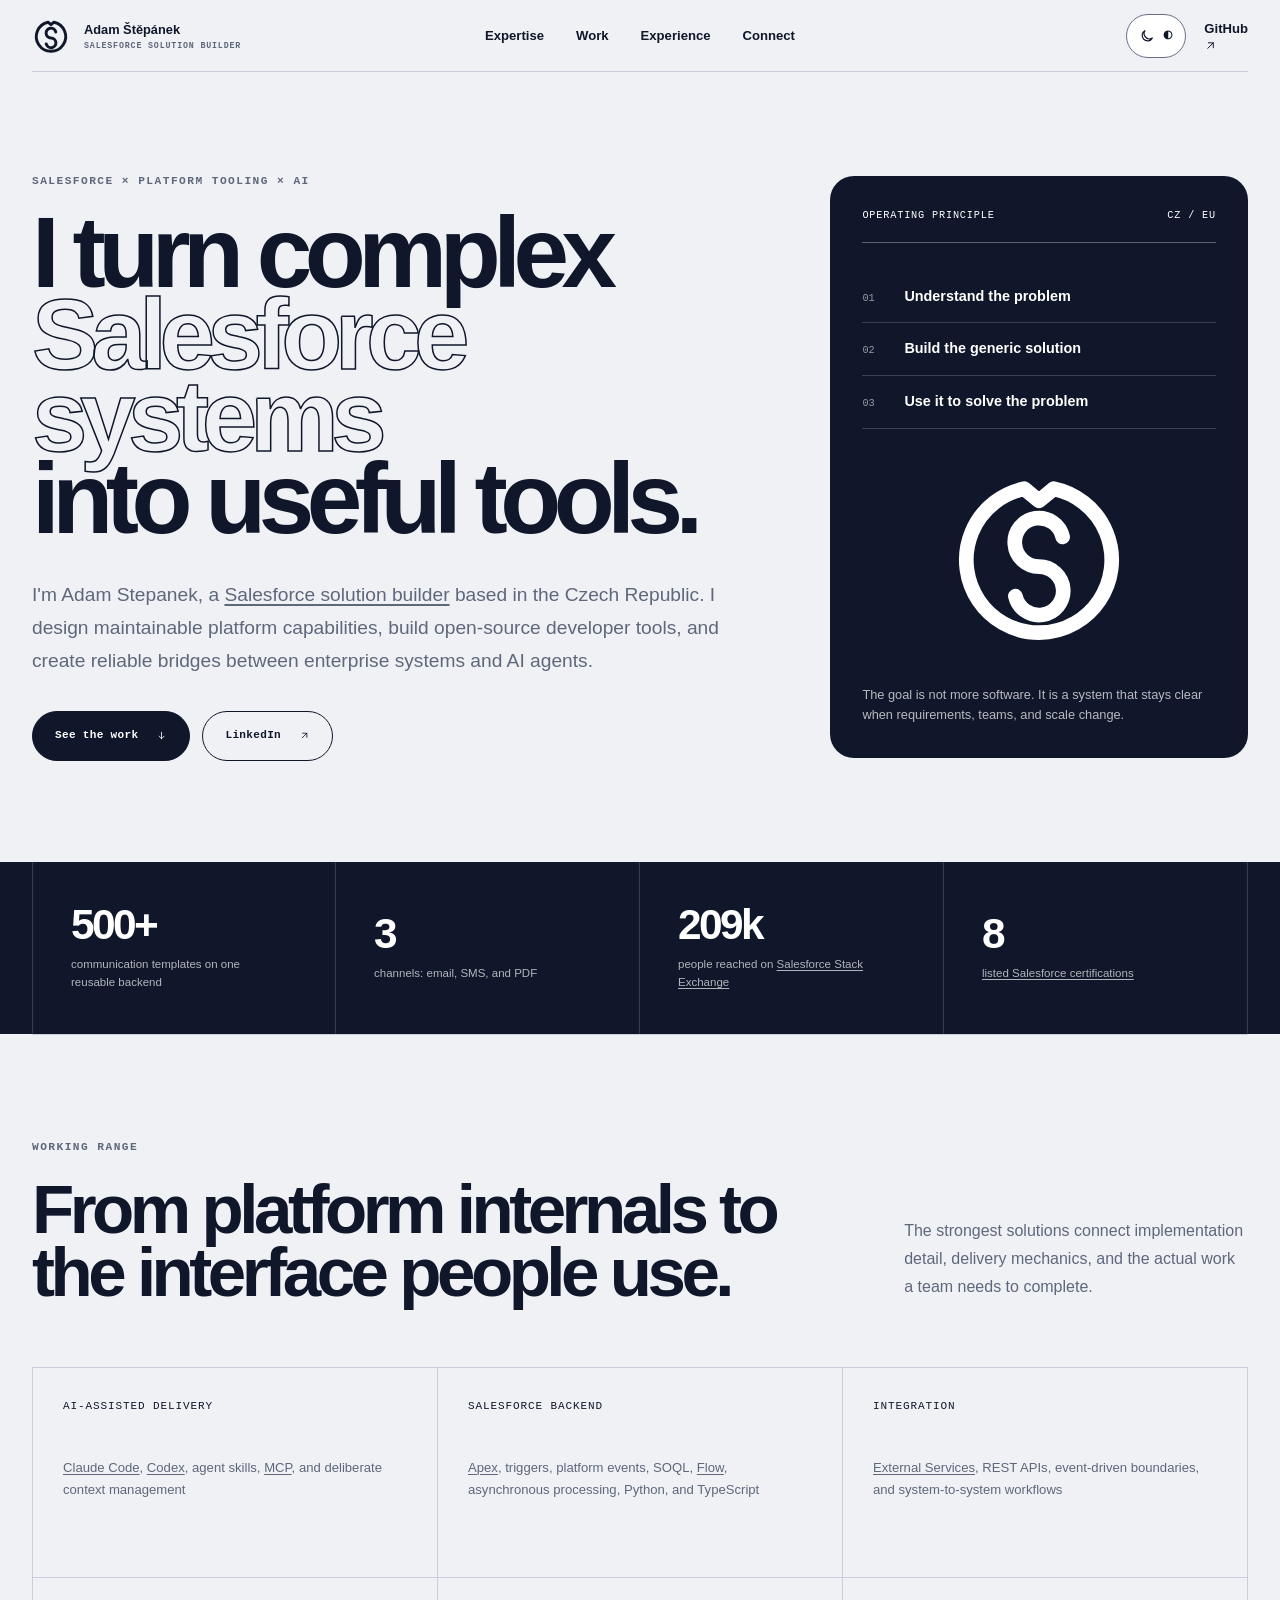
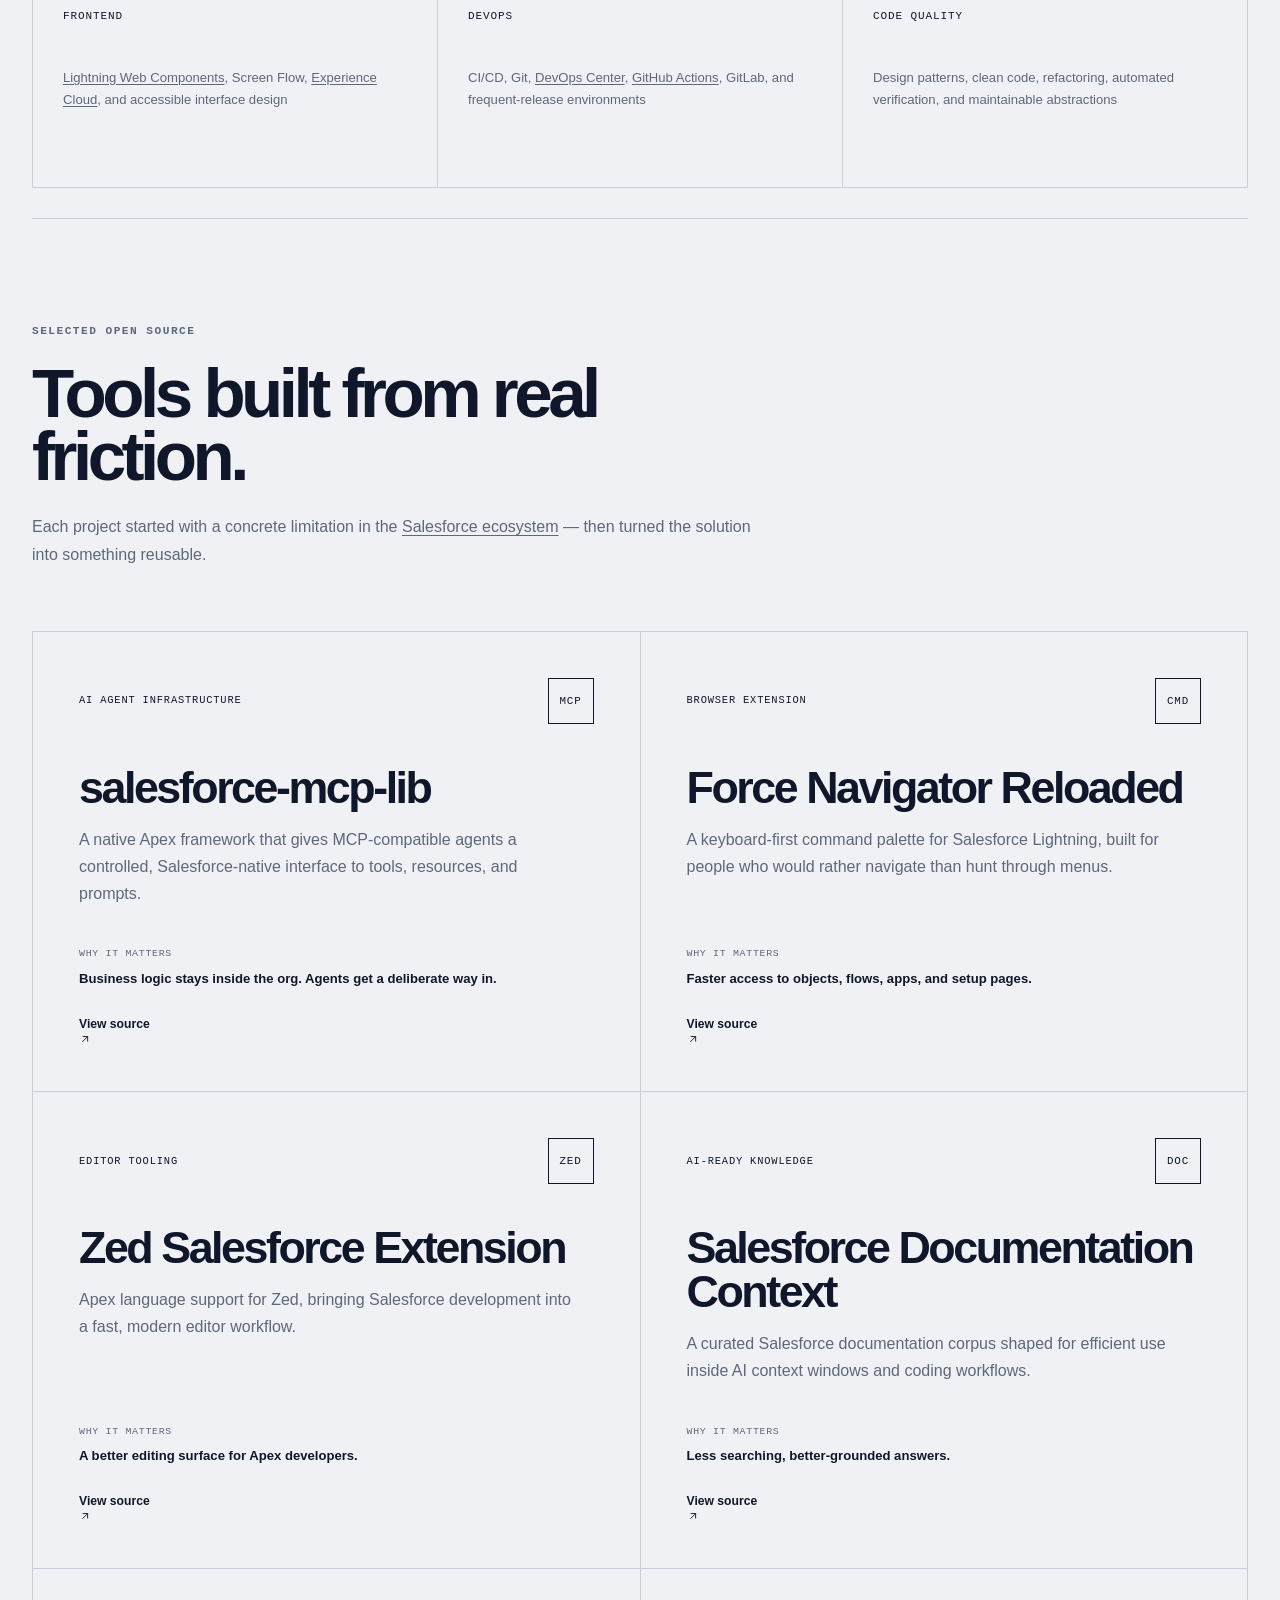
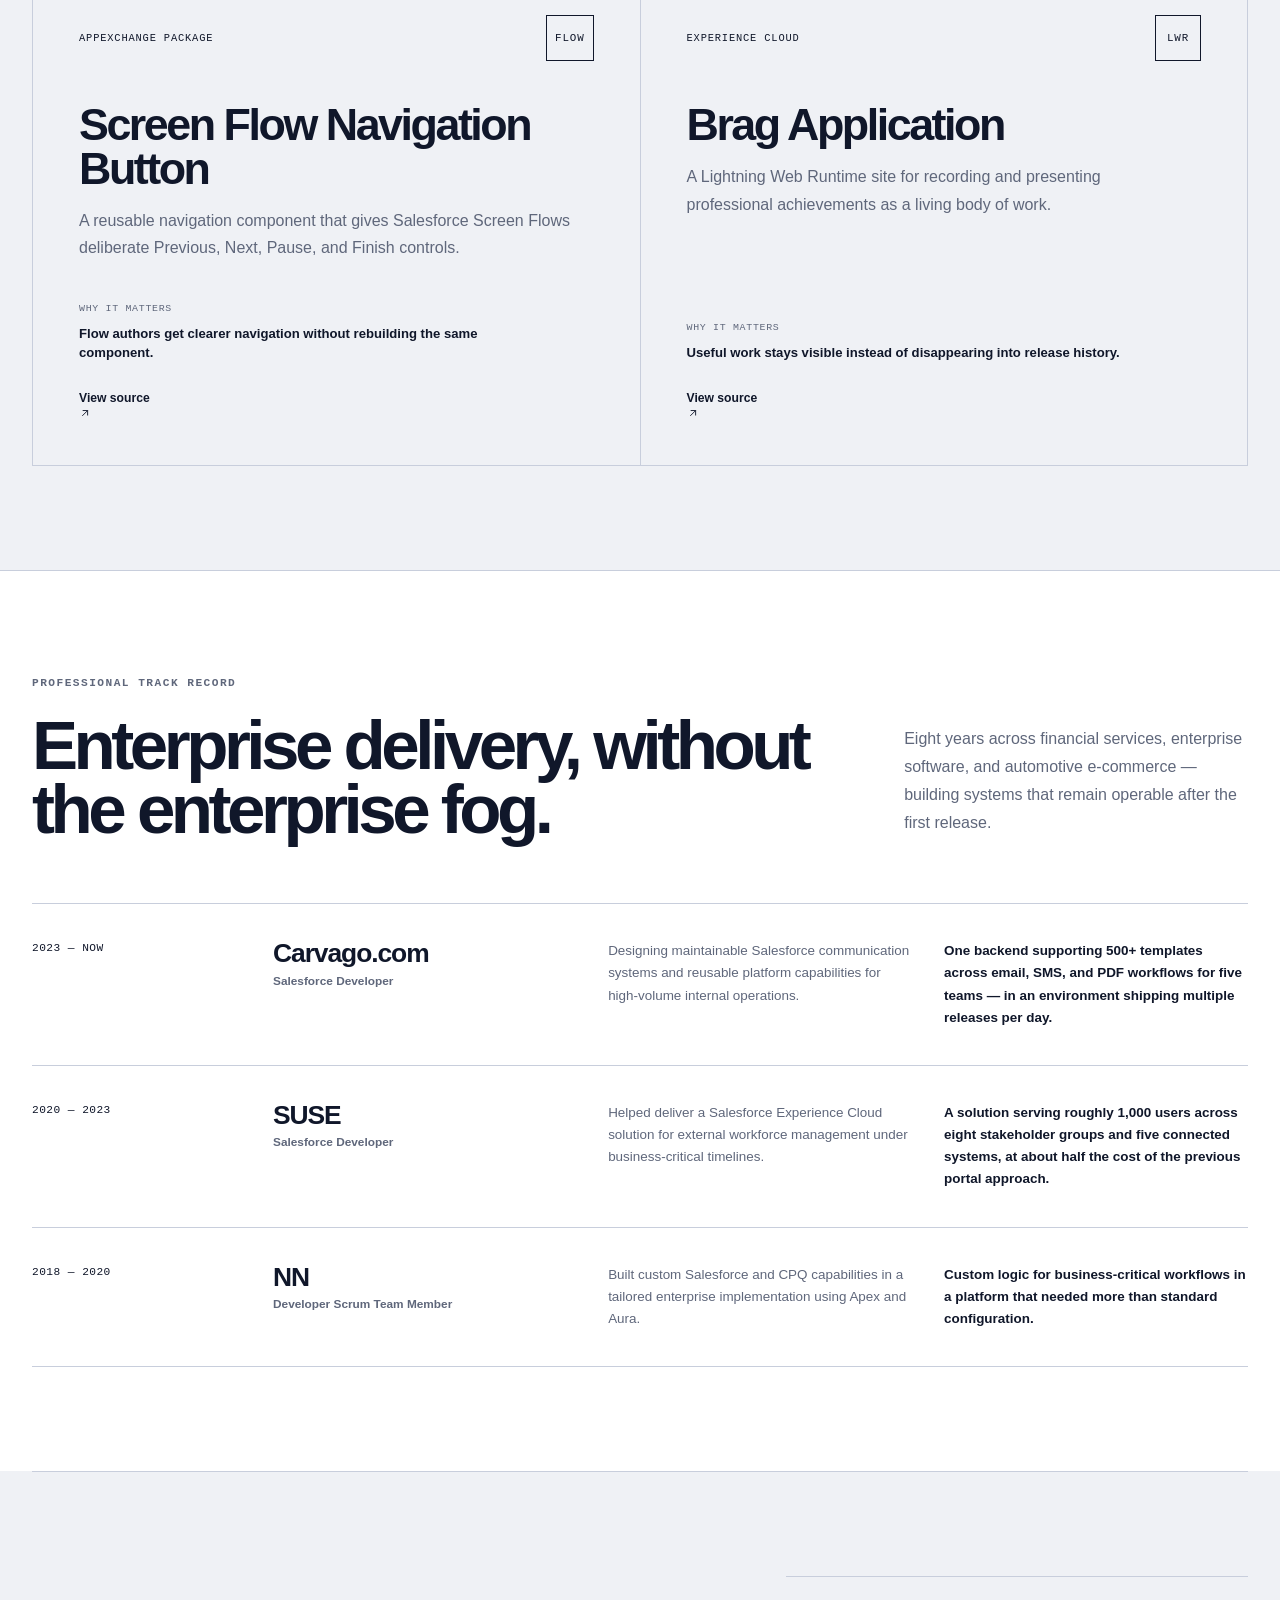
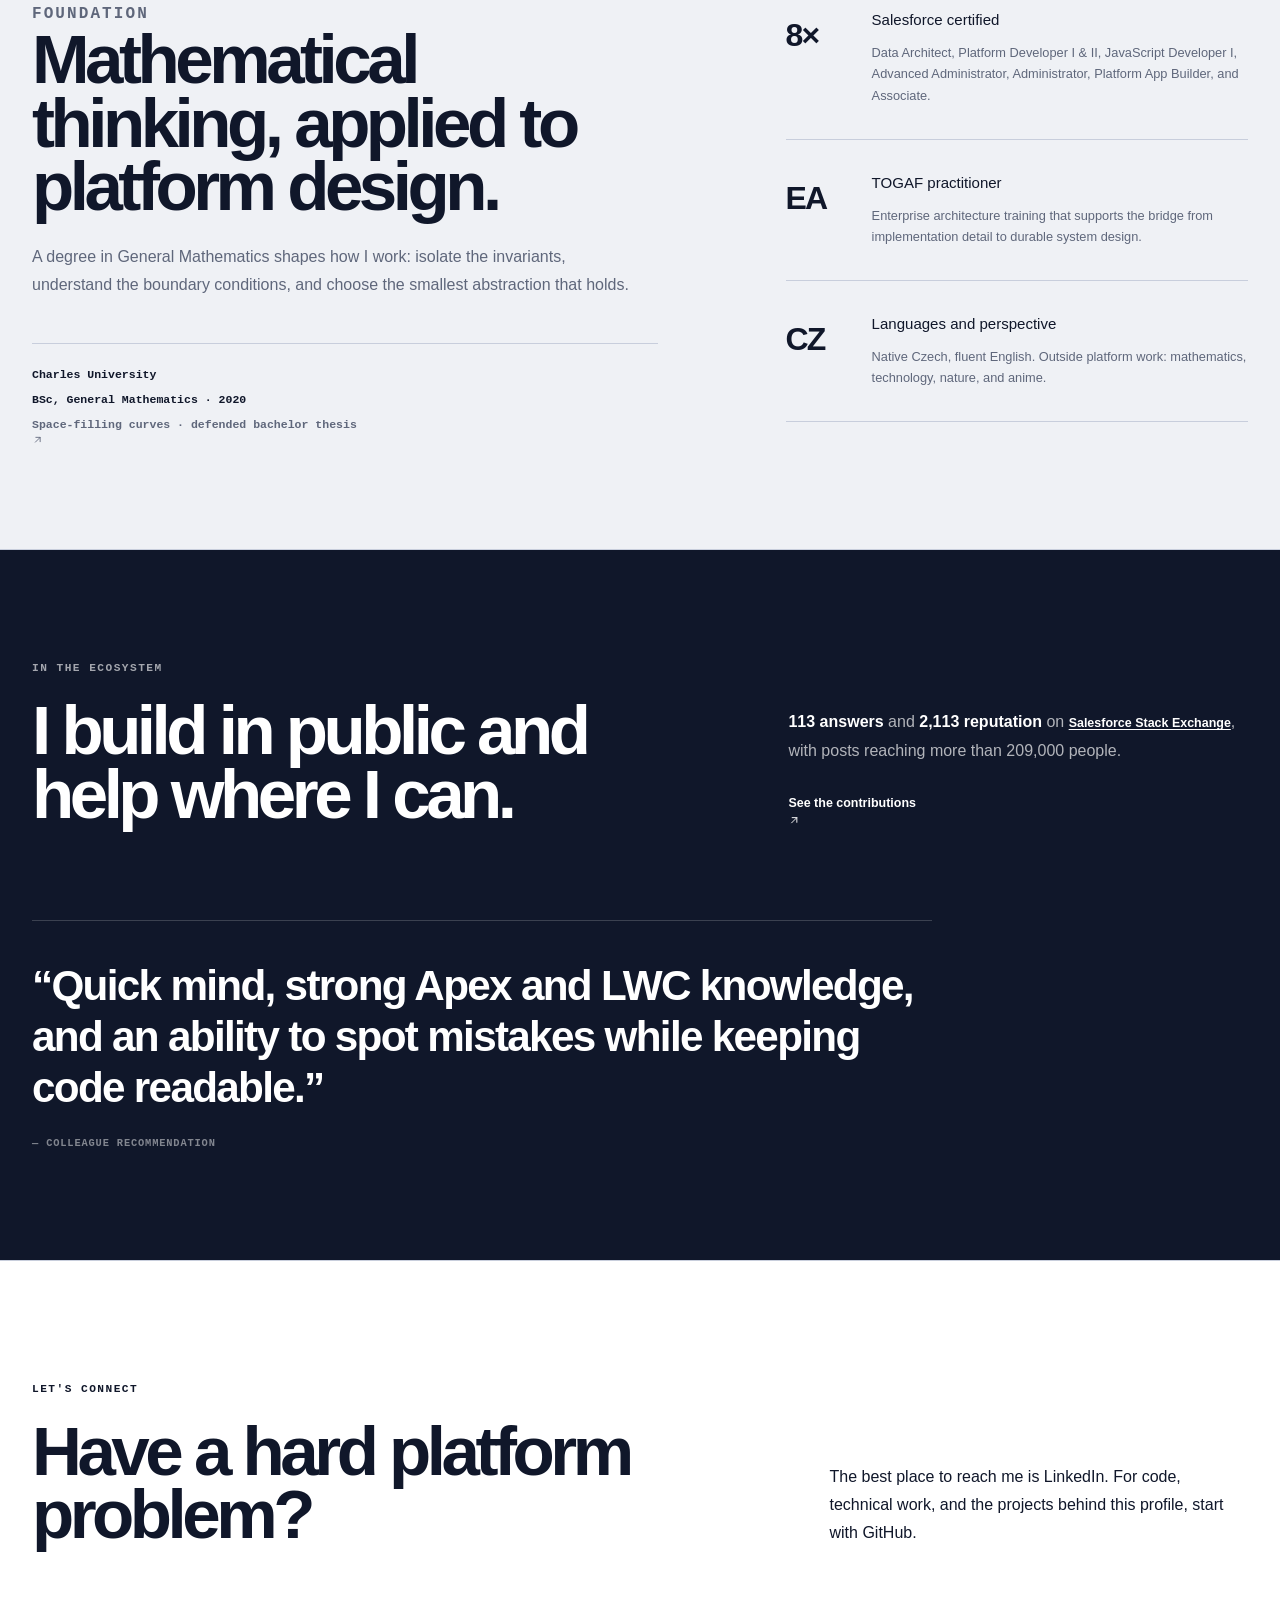
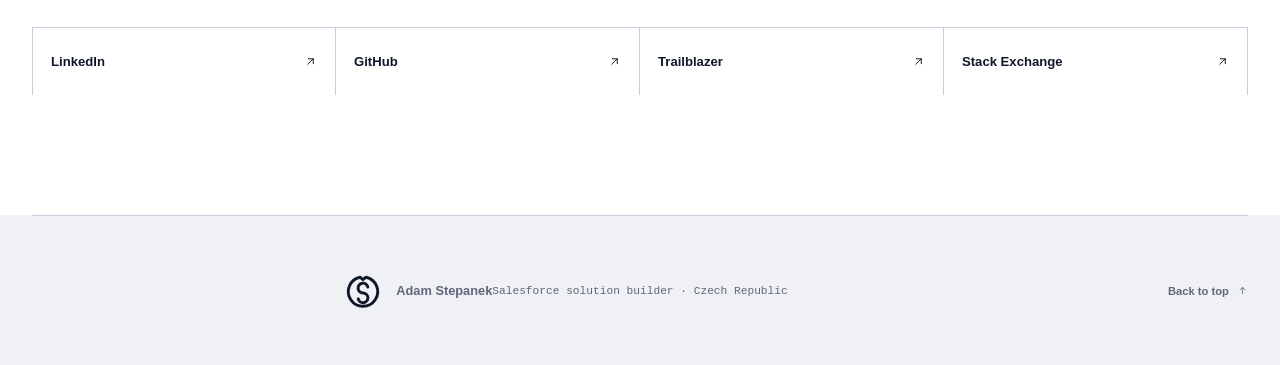
==== commit a51efacd: "Deploy ee64a7980f1d42b58c2684724fe21ad28d71eeea Co-Authored-By: codex <codex@openai.com>" ====
--- a/index.html
+++ b/index.html
@@ -1,4 +1,4 @@
-<!DOCTYPE html><html lang="en"><head><meta charSet="utf-8"/><meta name="viewport" content="width=device-width, initial-scale=1"/><link rel="stylesheet" href="/_next/static/css/index.BKtTgi6v.css" data-rsc-css-href="/_next/static/css/index.BKtTgi6v.css" data-precedence="vite-rsc/importer-resources"/><title>Adam Stepanek — Salesforce Solution Builder</title><meta name="description" content="Salesforce solution builder creating maintainable platform systems, developer tools, and practical interfaces for AI agents."/><meta name="application-name" content="Adam Stepanek"/><meta name="referrer" content="strict-origin-when-cross-origin"/><meta name="keywords" content="Adam Stepanek,Adam Štěpánek,Salesforce developer,Salesforce architect,Apex developer,Salesforce MCP,Salesforce AI,Czech Republic"/><meta name="author" content="Adam Stepanek"/><link rel="author" href="https://www.stepanek.dev"/><meta name="creator" content="Adam Stepanek"/><meta name="publisher" content="Adam Stepanek"/><meta name="format-detection" content="telephone=no, address=no, email=no"/><meta name="robots" content="index, follow"/><meta name="googlebot" content="index, follow, maxImagePreview:large"/><meta property="og:title" content="Adam Stepanek — Salesforce Solution Builder"/><meta property="og:description" content="Maintainable Salesforce systems, open-source developer tooling, and practical interfaces for AI agents."/><meta property="og:url" content="https://www.stepanek.dev"/><meta property="og:site_name" content="Adam Stepanek"/><meta property="og:type" content="profile"/><meta property="og:locale" content="en_US"/><meta property="og:image" content="https://www.stepanek.dev/og.png"/><meta property="og:image:width" content="1731"/><meta property="og:image:height" content="909"/><meta property="og:image:type" content="image/png"/><meta property="og:image:alt" content="Adam Stepanek — Salesforce Solution Builder"/><meta name="twitter:card" content="summary_large_image"/><meta name="twitter:title" content="Adam Stepanek — Salesforce Solution Builder"/><meta name="twitter:description" content="Maintainable Salesforce systems, open-source developer tooling, and practical interfaces for AI agents."/><meta name="twitter:image" content="https://www.stepanek.dev/og.png"/><link rel="shortcut icon" href="/favicon.svg"/><link rel="icon" href="/favicon.svg" type="image/svg+xml"/><link rel="apple-touch-icon" href="/icon.png" sizes="512x512" type="image/png"/><link rel="manifest" href="/site.webmanifest"/><link rel="canonical" href="https://www.stepanek.dev"/><meta name="mobile-web-app-capable" content="yes"/><meta name="apple-mobile-web-app-title" content="Adam Stepanek"/><meta name="apple-mobile-web-app-status-bar-style" content="black-translucent"/><meta name="theme-color" content="#eff1f5" media="(prefers-color-scheme: light)"/><meta name="theme-color" content="#10172a" media="(prefers-color-scheme: dark)"/><meta name="color-scheme" content="light dark"/>
+<!DOCTYPE html><html lang="en"><head><meta charSet="utf-8"/><meta name="viewport" content="width=device-width, initial-scale=1"/><link rel="stylesheet" href="/_next/static/css/index.3IyTZwe6.css" data-rsc-css-href="/_next/static/css/index.3IyTZwe6.css" data-precedence="vite-rsc/importer-resources"/><title>Adam Stepanek — Salesforce Solution Builder</title><meta name="description" content="Salesforce solution builder creating maintainable platform systems, developer tools, and practical interfaces for AI agents."/><meta name="application-name" content="Adam Stepanek"/><meta name="referrer" content="strict-origin-when-cross-origin"/><meta name="keywords" content="Adam Stepanek,Adam Štěpánek,Salesforce developer,Salesforce architect,Apex developer,Salesforce MCP,Salesforce AI,Czech Republic"/><meta name="author" content="Adam Stepanek"/><link rel="author" href="https://www.stepanek.dev"/><meta name="creator" content="Adam Stepanek"/><meta name="publisher" content="Adam Stepanek"/><meta name="format-detection" content="telephone=no, address=no, email=no"/><meta name="robots" content="index, follow"/><meta name="googlebot" content="index, follow, maxImagePreview:large"/><meta property="og:title" content="Adam Stepanek — Salesforce Solution Builder"/><meta property="og:description" content="Maintainable Salesforce systems, open-source developer tooling, and practical interfaces for AI agents."/><meta property="og:url" content="https://www.stepanek.dev"/><meta property="og:site_name" content="Adam Stepanek"/><meta property="og:type" content="profile"/><meta property="og:locale" content="en_US"/><meta property="og:image" content="https://www.stepanek.dev/og.png"/><meta property="og:image:width" content="1731"/><meta property="og:image:height" content="909"/><meta property="og:image:type" content="image/png"/><meta property="og:image:alt" content="Adam Stepanek — Salesforce Solution Builder"/><meta name="twitter:card" content="summary_large_image"/><meta name="twitter:title" content="Adam Stepanek — Salesforce Solution Builder"/><meta name="twitter:description" content="Maintainable Salesforce systems, open-source developer tooling, and practical interfaces for AI agents."/><meta name="twitter:image" content="https://www.stepanek.dev/og.png"/><link rel="shortcut icon" href="/favicon.svg"/><link rel="icon" href="/favicon.svg" type="image/svg+xml"/><link rel="apple-touch-icon" href="/icon.png" sizes="512x512" type="image/png"/><link rel="manifest" href="/site.webmanifest"/><link rel="canonical" href="https://www.stepanek.dev"/><meta name="mobile-web-app-capable" content="yes"/><meta name="apple-mobile-web-app-title" content="Adam Stepanek"/><meta name="apple-mobile-web-app-status-bar-style" content="black-translucent"/><meta name="theme-color" content="#eff1f5" media="(prefers-color-scheme: light)"/><meta name="theme-color" content="#10172a" media="(prefers-color-scheme: dark)"/><meta name="color-scheme" content="light dark"/>
 <script>
   try {
     const savedTheme = localStorage.getItem("stepanek-theme");
@@ -6,7 +6,7 @@
       document.documentElement.dataset.theme = savedTheme;
     }
   } catch {}
-</script></head><body><main><script type="application/ld+json">{"@context":"https://schema.org","@type":"Person","name":"Adam Stepanek","alternateName":"Adam Štěpánek","url":"https://www.stepanek.dev","image":"https://github.com/Damecek.png","jobTitle":"Salesforce Solution Builder","description":"Salesforce solution builder focused on AI-assisted workflows, platform tooling, and maintainable enterprise delivery.","address":{"@type":"PostalAddress","addressCountry":"CZ"},"worksFor":{"@type":"Organization","name":"Carvago.com"},"alumniOf":{"@type":"CollegeOrUniversity","name":"Charles University","url":"https://www.mff.cuni.cz/en"},"knowsAbout":["Salesforce","Apex","Lightning Web Components","Model Context Protocol","AI-assisted software development","Salesforce architecture","Developer tooling","Experience Cloud"],"sameAs":["https://github.com/Damecek","https://www.linkedin.com/in/adam-stepanek-cz","https://www.salesforce.com/trailblazer/adamstepanek","https://salesforce.stackexchange.com/users/96748/damecek"]}</script><header class="site-header shell"><a class="identity" href="#top" aria-label="Adam Stepanek, home"><svg class="identity-mark" viewBox="0 0 256 256" aria-hidden="true" focusable="false"><path d="M128 51.707913 108 35.041246A99 99 0 1 0 148 35.041246Z" fill="none" stroke="currentColor" stroke-width="20" stroke-linecap="round" stroke-linejoin="round"></path><path d="M160.172621 100.656809A33 33 0 1 0 128 141A33 33 0 1 1 95.827379 181.343191" fill="none" stroke="currentColor" stroke-width="20" stroke-linecap="round" stroke-linejoin="round"></path></svg><span class="identity-copy">Adam Štěpánek<small>Salesforce solution builder</small></span></a><nav aria-label="Primary navigation"><a href="#capabilities">Expertise</a><a href="#work">Work</a><a href="#experience">Experience</a><a href="#connect">Connect</a></nav><div class="header-actions"><button class="theme-toggle" type="button" aria-label="Switch to dark mode" title="Switch to dark mode"><span aria-hidden="true">◐</span><span class="theme-label">Dark</span></button><a class="header-link" href="https://github.com/Damecek">GitHub <span aria-hidden="true">↗</span></a></div></header><section class="hero shell" id="top"><div class="hero-copy"><p class="eyebrow">Salesforce × Platform tooling × AI</p><h1>I turn complex<span>Salesforce systems</span>into useful tools.</h1><p class="hero-intro">I&#x27;m Adam Stepanek, a Salesforce solution builder based in the Czech Republic. I design maintainable platform capabilities, build open-source developer tools, and create reliable bridges between enterprise systems and AI agents.</p><div class="hero-actions"><a class="button button-primary" href="#work">See the work <span aria-hidden="true">↓</span></a><a class="button button-quiet" href="https://www.linkedin.com/in/adam-stepanek-cz">LinkedIn <span aria-hidden="true">↗</span></a></div></div><aside class="method-card" aria-label="Working principle"><div class="method-topline"><span>Operating principle</span><span>CZ / EU</span></div><ol><li><span>01</span><strong>Understand the problem</strong></li><li><span>02</span><strong>Build the generic solution</strong></li><li><span>03</span><strong>Use it to solve the problem</strong></li></ol><svg class="method-mark" viewBox="0 0 256 256" aria-hidden="true" focusable="false"><path d="M128 51.707913 108 35.041246A99 99 0 1 0 148 35.041246Z" fill="none" stroke="currentColor" stroke-width="20" stroke-linecap="round" stroke-linejoin="round"></path><path d="M160.172621 100.656809A33 33 0 1 0 128 141A33 33 0 1 1 95.827379 181.343191" fill="none" stroke="currentColor" stroke-width="20" stroke-linecap="round" stroke-linejoin="round"></path></svg><p>The goal is not more software. It is a system that stays clear when requirements, teams, and scale change.</p></aside></section><section class="proof-band" aria-label="Selected results"><div class="shell proof-grid"><div><strong>500+</strong><span>communication templates on one reusable backend</span></div><div><strong>3</strong><span>channels: email, SMS, and PDF</span></div><div><strong>209k</strong><span>people reached on Salesforce Stack Exchange</span></div><div><strong>8</strong><span>listed Salesforce certifications</span></div></div></section><section class="section shell capabilities-section" id="capabilities"><div class="section-heading split-heading"><div><p class="eyebrow">Working range</p><h2>From platform internals to the interface people use.</h2></div><p>The strongest solutions connect implementation detail, delivery mechanics, and the actual work a team needs to complete.</p></div><div class="capability-grid"><article><h3>AI-assisted delivery</h3><p>Claude Code, Codex, agent skills, MCP, and deliberate context management</p></article><article><h3>Salesforce backend</h3><p>Apex, triggers, platform events, SOQL, Flow, asynchronous processing, Python, and TypeScript</p></article><article><h3>Integration</h3><p>External Services, REST APIs, event-driven boundaries, and system-to-system workflows</p></article><article><h3>Frontend</h3><p>Lightning Web Components, Screen Flow, Experience Cloud, and accessible interface design</p></article><article><h3>DevOps</h3><p>CI/CD, Git, DevOps Center, GitHub Actions, GitLab, and frequent-release environments</p></article><article><h3>Code quality</h3><p>Design patterns, clean code, refactoring, automated verification, and maintainable abstractions</p></article></div></section><section class="section shell" id="work"><div class="section-heading"><p class="eyebrow">Selected open source</p><h2>Tools built from real friction.</h2><p>Each project started with a concrete limitation in the Salesforce ecosystem — then turned the solution into something reusable.</p></div><div class="project-grid"><a class="project-card" href="https://github.com/Damecek/salesforce-mcp-lib"><div class="project-meta"><span>AI agent infrastructure</span><span class="project-mark">MCP</span></div><h3>salesforce-mcp-lib</h3><p>A native Apex framework that gives MCP-compatible agents a controlled, Salesforce-native interface to tools, resources, and prompts.</p><div class="project-outcome"><span>Why it matters</span><strong>Business logic stays inside the org. Agents get a deliberate way in.</strong></div><span class="project-link">View source <span aria-hidden="true">↗</span></span></a><a class="project-card" href="https://github.com/Damecek/force-navigator-reloaded"><div class="project-meta"><span>Browser extension</span><span class="project-mark">⌘P</span></div><h3>Force Navigator Reloaded</h3><p>A keyboard-first command palette for Salesforce Lightning, built for people who would rather navigate than hunt through menus.</p><div class="project-outcome"><span>Why it matters</span><strong>Faster access to objects, flows, apps, and setup pages.</strong></div><span class="project-link">View source <span aria-hidden="true">↗</span></span></a><a class="project-card" href="https://github.com/Damecek/zed-salesforce-extension"><div class="project-meta"><span>Editor tooling</span><span class="project-mark">ZED</span></div><h3>Zed Salesforce Extension</h3><p>Apex language support for Zed, bringing Salesforce development into a fast, modern editor workflow.</p><div class="project-outcome"><span>Why it matters</span><strong>A better editing surface for Apex developers.</strong></div><span class="project-link">View source <span aria-hidden="true">↗</span></span></a><a class="project-card" href="https://github.com/Damecek/salesforce-documentation-context"><div class="project-meta"><span>AI-ready knowledge</span><span class="project-mark">DOC</span></div><h3>Salesforce Documentation Context</h3><p>A curated Salesforce documentation corpus shaped for efficient use inside AI context windows and coding workflows.</p><div class="project-outcome"><span>Why it matters</span><strong>Less searching, better-grounded answers.</strong></div><span class="project-link">View source <span aria-hidden="true">↗</span></span></a><a class="project-card" href="https://appexchange.salesforce.com/appxListingDetail?listingId=a0N3u00000RMYTpEAP"><div class="project-meta"><span>AppExchange package</span><span class="project-mark">FLOW</span></div><h3>Screen Flow Navigation Button</h3><p>A reusable navigation component that gives Salesforce Screen Flows deliberate Previous, Next, Pause, and Finish controls.</p><div class="project-outcome"><span>Why it matters</span><strong>Flow authors get clearer navigation without rebuilding the same component.</strong></div><span class="project-link">View source <span aria-hidden="true">↗</span></span></a><a class="project-card" href="https://brag-app-dev-ed.my.site.com/"><div class="project-meta"><span>Experience Cloud</span><span class="project-mark">LWR</span></div><h3>Brag Application</h3><p>A Lightning Web Runtime site for recording and presenting professional achievements as a living body of work.</p><div class="project-outcome"><span>Why it matters</span><strong>Useful work stays visible instead of disappearing into release history.</strong></div><span class="project-link">View source <span aria-hidden="true">↗</span></span></a></div></section><section class="section experience-section" id="experience"><div class="shell"><div class="section-heading split-heading"><div><p class="eyebrow">Professional track record</p><h2>Enterprise delivery, without the enterprise fog.</h2></div><p>Eight years across financial services, enterprise software, and automotive e-commerce — building systems that remain operable after the first release.</p></div><div class="timeline"><article class="timeline-row"><p class="timeline-period">2023 — now</p><div class="timeline-role"><h3><a href="https://carvago.com/">Carvago.com</a></h3><p>Salesforce Developer</p></div><div class="timeline-body"><p>Designing maintainable Salesforce communication systems and reusable platform capabilities for high-volume internal operations.</p><p class="timeline-proof">One backend supporting 500+ templates across email, SMS, and PDF workflows for five teams — in an environment shipping multiple releases per day.</p></div></article><article class="timeline-row"><p class="timeline-period">2020 — 2023</p><div class="timeline-role"><h3><a href="https://www.suse.com/">SUSE</a></h3><p>Salesforce Developer</p></div><div class="timeline-body"><p>Helped deliver a Salesforce Experience Cloud solution for external workforce management under business-critical timelines.</p><p class="timeline-proof">A solution serving roughly 1,000 users across eight stakeholder groups and five connected systems, at about half the cost of the previous portal approach.</p></div></article><article class="timeline-row"><p class="timeline-period">2018 — 2020</p><div class="timeline-role"><h3><a href="https://www.nn.cz/">NN</a></h3><p>Developer Scrum Team Member</p></div><div class="timeline-body"><p>Built custom Salesforce and CPQ capabilities in a tailored enterprise implementation using Apex and Aura.</p><p class="timeline-proof">Custom logic for business-critical workflows in a platform that needed more than standard configuration.</p></div></article></div></div></section><section class="section shell credentials-section"><div class="credential-main"><p class="eyebrow">Foundation</p><h2>Mathematical thinking, applied to platform design.</h2><p>A degree in General Mathematics shapes how I work: isolate the invariants, understand the boundary conditions, and choose the smallest abstraction that holds.</p><div class="education-line"><a href="https://www.mff.cuni.cz/en">Charles University</a><strong>BSc, General Mathematics · 2020</strong><a href="https://dspace.cuni.cz/handle/20.500.11956/119285">Space-filling curves · defended bachelor thesis <span aria-hidden="true">↗</span></a></div></div><div class="credential-list"><div><span class="credential-count">8×</span><h3><a href="https://www.salesforce.com/trailblazer/adamstepanek">Salesforce certified</a></h3><p>Data Architect, Platform Developer I &amp; II, JavaScript Developer I, Advanced Administrator, Administrator, Platform App Builder, and Associate.</p></div><div><span class="credential-count">EA</span><h3><a href="https://www.opengroup.org/togaf-standard-10th-edition-downloads">TOGAF practitioner</a></h3><p>Enterprise architecture training that supports the bridge from implementation detail to durable system design.</p></div><div><span class="credential-count">CZ</span><h3>Languages and perspective</h3><p>Native Czech, fluent English. Outside platform work: mathematics, technology, nature, and anime.</p></div></div></section><section class="section community-section"><div class="shell community-grid"><div><p class="eyebrow">In the ecosystem</p><h2>I build in public and help where I can.</h2></div><div class="community-proof"><p><strong>113 answers</strong> and <strong>2,113 reputation</strong> <!-- -->on Salesforce Stack Exchange, with posts reaching more than 209,000 people.</p><a href="https://salesforce.stackexchange.com/users/96748/damecek">See the contributions <span aria-hidden="true">↗</span></a></div><blockquote>“Quick mind, strong Apex and LWC knowledge, and an ability to spot mistakes while keeping code readable.”<cite>— Colleague recommendation</cite></blockquote></div></section><section class="connect-section" id="connect"><div class="shell connect-grid"><div><p class="eyebrow">Let&#x27;s connect</p><h2>Have a hard platform problem?</h2></div><p>The best place to reach me is LinkedIn. For code, technical work, and the projects behind this profile, start with GitHub.</p><div class="connect-links"><a href="https://www.linkedin.com/in/adam-stepanek-cz"><span>LinkedIn</span><span aria-hidden="true">↗</span></a><a href="https://github.com/Damecek"><span>GitHub</span><span aria-hidden="true">↗</span></a><a href="https://www.salesforce.com/trailblazer/adamstepanek"><span>Trailblazer</span><span aria-hidden="true">↗</span></a><a href="https://salesforce.stackexchange.com/users/96748/damecek"><span>Stack Exchange</span><span aria-hidden="true">↗</span></a></div></div></section><footer class="site-footer shell"><a class="identity" href="#top" aria-label="Adam Stepanek, back to top"><svg class="identity-mark" viewBox="0 0 256 256" aria-hidden="true" focusable="false"><path d="M128 51.707913 108 35.041246A99 99 0 1 0 148 35.041246Z" fill="none" stroke="currentColor" stroke-width="20" stroke-linecap="round" stroke-linejoin="round"></path><path d="M160.172621 100.656809A33 33 0 1 0 128 141A33 33 0 1 1 95.827379 181.343191" fill="none" stroke="currentColor" stroke-width="20" stroke-linecap="round" stroke-linejoin="round"></path></svg><span>Adam Stepanek</span></a><p>Salesforce solution builder · Czech Republic</p><a href="#top">Back to top ↑</a></footer></main><script>
+</script></head><body><main><script type="application/ld+json">{"@context":"https://schema.org","@type":"Person","name":"Adam Stepanek","alternateName":"Adam Štěpánek","url":"https://www.stepanek.dev","image":"https://github.com/Damecek.png","jobTitle":"Salesforce Solution Builder","description":"Salesforce solution builder focused on AI-assisted workflows, platform tooling, and maintainable enterprise delivery.","address":{"@type":"PostalAddress","addressCountry":"CZ"},"worksFor":{"@type":"Organization","name":"Carvago.com"},"alumniOf":{"@type":"CollegeOrUniversity","name":"Charles University","url":"https://www.mff.cuni.cz/en"},"knowsAbout":["Salesforce","Apex","Lightning Web Components","Model Context Protocol","AI-assisted software development","Salesforce architecture","Developer tooling","Experience Cloud"],"sameAs":["https://github.com/Damecek","https://www.linkedin.com/in/adam-stepanek-cz","https://www.salesforce.com/trailblazer/adamstepanek","https://salesforce.stackexchange.com/users/96748/damecek"]}</script><header class="site-header shell"><a class="identity" href="#top" aria-label="Adam Stepanek, home"><svg class="identity-mark" viewBox="0 0 256 256" aria-hidden="true" focusable="false"><path d="M128 51.707913 108 35.041246A99 99 0 1 0 148 35.041246Z" fill="none" stroke="currentColor" stroke-width="20" stroke-linecap="round" stroke-linejoin="round"></path><path d="M160.172621 100.656809A33 33 0 1 0 128 141A33 33 0 1 1 95.827379 181.343191" fill="none" stroke="currentColor" stroke-width="20" stroke-linecap="round" stroke-linejoin="round"></path></svg><span class="identity-copy">Adam Štěpánek<small>Salesforce solution builder</small></span></a><nav aria-label="Primary navigation"><a href="#capabilities">Expertise</a><a href="#work">Work</a><a href="#experience">Experience</a><a href="#connect">Connect</a></nav><div class="header-actions"><button class="theme-toggle" type="button" aria-label="Switch to dark mode" title="Switch to dark mode"><svg class="theme-icon" viewBox="0 0 24 24" fill="none" stroke="currentColor" stroke-width="1.8" stroke-linecap="round" stroke-linejoin="round" aria-hidden="true" focusable="false"><path d="M20 15.2A8.2 8.2 0 0 1 8.8 4a8.2 8.2 0 1 0 11.2 11.2Z"></path></svg><span class="theme-label">Dark</span></button><a class="header-link" href="https://github.com/Damecek">GitHub <svg class="inline-icon" viewBox="0 0 24 24" fill="none" stroke="currentColor" stroke-width="1.8" stroke-linecap="round" stroke-linejoin="round" aria-hidden="true" focusable="false"><path d="M7 17 17 7"></path><path d="M8 7h9v9"></path></svg></a></div></header><section class="hero shell" id="top"><div class="hero-copy"><p class="eyebrow">Salesforce × Platform tooling × AI</p><h1>I turn complex<span>Salesforce systems</span>into useful tools.</h1><p class="hero-intro">I&#x27;m Adam Stepanek, a<!-- --> <a class="text-link" href="https://www.salesforce.com/trailblazer/adamstepanek">Salesforce solution builder</a> <!-- -->based in the Czech Republic. I design maintainable platform capabilities, build open-source developer tools, and create reliable bridges between enterprise systems and AI agents.</p><div class="hero-actions"><a class="button button-primary" href="#work">See the work <svg class="inline-icon" viewBox="0 0 24 24" fill="none" stroke="currentColor" stroke-width="1.8" stroke-linecap="round" stroke-linejoin="round" aria-hidden="true" focusable="false"><path d="M12 5v14"></path><path d="m6.5 13.5 5.5 5.5 5.5-5.5"></path></svg></a><a class="button button-quiet" href="https://www.linkedin.com/in/adam-stepanek-cz">LinkedIn <svg class="inline-icon" viewBox="0 0 24 24" fill="none" stroke="currentColor" stroke-width="1.8" stroke-linecap="round" stroke-linejoin="round" aria-hidden="true" focusable="false"><path d="M7 17 17 7"></path><path d="M8 7h9v9"></path></svg></a></div></div><aside class="method-card" aria-label="Working principle"><div class="method-topline"><span>Operating principle</span><span>CZ / EU</span></div><ol><li><span>01</span><strong>Understand the problem</strong></li><li><span>02</span><strong>Build the generic solution</strong></li><li><span>03</span><strong>Use it to solve the problem</strong></li></ol><svg class="method-mark" viewBox="0 0 256 256" aria-hidden="true" focusable="false"><path d="M128 51.707913 108 35.041246A99 99 0 1 0 148 35.041246Z" fill="none" stroke="currentColor" stroke-width="20" stroke-linecap="round" stroke-linejoin="round"></path><path d="M160.172621 100.656809A33 33 0 1 0 128 141A33 33 0 1 1 95.827379 181.343191" fill="none" stroke="currentColor" stroke-width="20" stroke-linecap="round" stroke-linejoin="round"></path></svg><p>The goal is not more software. It is a system that stays clear when requirements, teams, and scale change.</p></aside></section><section class="proof-band" aria-label="Selected results"><div class="shell proof-grid"><div><strong>500+</strong><span>communication templates on one reusable backend</span></div><div><strong>3</strong><span>channels: email, SMS, and PDF</span></div><div><strong>209k</strong><span>people reached on<!-- --> <a class="text-link" href="https://salesforce.stackexchange.com/users/96748/damecek">Salesforce Stack Exchange</a></span></div><div><strong>8</strong><span><a class="text-link" href="https://www.salesforce.com/trailblazer/adamstepanek">listed Salesforce certifications</a></span></div></div></section><section class="section shell capabilities-section" id="capabilities"><div class="section-heading split-heading"><div><p class="eyebrow">Working range</p><h2>From platform internals to the interface people use.</h2></div><p>The strongest solutions connect implementation detail, delivery mechanics, and the actual work a team needs to complete.</p></div><div class="capability-grid"><article><h3>AI-assisted delivery</h3><p><a class="text-link" href="https://www.anthropic.com/claude-code">Claude Code</a>, <a class="text-link" href="https://openai.com/codex/">Codex</a>, agent skills, <a class="text-link" href="https://modelcontextprotocol.io/">MCP</a>, and deliberate context management</p></article><article><h3>Salesforce backend</h3><p><a class="text-link" href="https://developer.salesforce.com/docs/atlas.en-us.apexcode.meta/apexcode/apex_intro.htm">Apex</a>, triggers, platform events, SOQL,<!-- --> <a class="text-link" href="https://help.salesforce.com/s/articleView?id=sf.flow.htm&amp;type=5">Flow</a>, asynchronous processing, Python, and TypeScript</p></article><article><h3>Integration</h3><p><a class="text-link" href="https://help.salesforce.com/s/articleView?id=platform.external_services.htm&amp;type=5">External Services</a>, REST APIs, event-driven boundaries, and system-to-system workflows</p></article><article><h3>Frontend</h3><p><a class="text-link" href="https://developer.salesforce.com/docs/platform/lwc/overview">Lightning Web Components</a>, Screen Flow,<!-- --> <a class="text-link" href="https://help.salesforce.com/s/articleView?id=sf.exp_cloud_basics_what.htm&amp;language=en_US">Experience Cloud</a>, and accessible interface design</p></article><article><h3>DevOps</h3><p>CI/CD, Git,<!-- --> <a class="text-link" href="https://trailhead.salesforce.com/content/learn/modules/devops-center-quick-look">DevOps Center</a>, <a class="text-link" href="https://github.com/features/actions">GitHub Actions</a>, GitLab, and frequent-release environments</p></article><article><h3>Code quality</h3><p>Design patterns, clean code, refactoring, automated verification, and maintainable abstractions</p></article></div></section><section class="section shell" id="work"><div class="section-heading"><p class="eyebrow">Selected open source</p><h2>Tools built from real friction.</h2><p>Each project started with a concrete limitation in the<!-- --> <a class="text-link" href="https://developer.salesforce.com/">Salesforce ecosystem</a> <!-- -->— then turned the solution into something reusable.</p></div><div class="project-grid"><a class="project-card" href="https://github.com/Damecek/salesforce-mcp-lib"><div class="project-meta"><span>AI agent infrastructure</span><span class="project-mark">MCP</span></div><h3>salesforce-mcp-lib</h3><p>A native Apex framework that gives MCP-compatible agents a controlled, Salesforce-native interface to tools, resources, and prompts.</p><div class="project-outcome"><span>Why it matters</span><strong>Business logic stays inside the org. Agents get a deliberate way in.</strong></div><span class="project-link">View source <svg class="inline-icon" viewBox="0 0 24 24" fill="none" stroke="currentColor" stroke-width="1.8" stroke-linecap="round" stroke-linejoin="round" aria-hidden="true" focusable="false"><path d="M7 17 17 7"></path><path d="M8 7h9v9"></path></svg></span></a><a class="project-card" href="https://github.com/Damecek/force-navigator-reloaded"><div class="project-meta"><span>Browser extension</span><span class="project-mark">CMD</span></div><h3>Force Navigator Reloaded</h3><p>A keyboard-first command palette for Salesforce Lightning, built for people who would rather navigate than hunt through menus.</p><div class="project-outcome"><span>Why it matters</span><strong>Faster access to objects, flows, apps, and setup pages.</strong></div><span class="project-link">View source <svg class="inline-icon" viewBox="0 0 24 24" fill="none" stroke="currentColor" stroke-width="1.8" stroke-linecap="round" stroke-linejoin="round" aria-hidden="true" focusable="false"><path d="M7 17 17 7"></path><path d="M8 7h9v9"></path></svg></span></a><a class="project-card" href="https://github.com/Damecek/zed-salesforce-extension"><div class="project-meta"><span>Editor tooling</span><span class="project-mark">ZED</span></div><h3>Zed Salesforce Extension</h3><p>Apex language support for Zed, bringing Salesforce development into a fast, modern editor workflow.</p><div class="project-outcome"><span>Why it matters</span><strong>A better editing surface for Apex developers.</strong></div><span class="project-link">View source <svg class="inline-icon" viewBox="0 0 24 24" fill="none" stroke="currentColor" stroke-width="1.8" stroke-linecap="round" stroke-linejoin="round" aria-hidden="true" focusable="false"><path d="M7 17 17 7"></path><path d="M8 7h9v9"></path></svg></span></a><a class="project-card" href="https://github.com/Damecek/salesforce-documentation-context"><div class="project-meta"><span>AI-ready knowledge</span><span class="project-mark">DOC</span></div><h3>Salesforce Documentation Context</h3><p>A curated Salesforce documentation corpus shaped for efficient use inside AI context windows and coding workflows.</p><div class="project-outcome"><span>Why it matters</span><strong>Less searching, better-grounded answers.</strong></div><span class="project-link">View source <svg class="inline-icon" viewBox="0 0 24 24" fill="none" stroke="currentColor" stroke-width="1.8" stroke-linecap="round" stroke-linejoin="round" aria-hidden="true" focusable="false"><path d="M7 17 17 7"></path><path d="M8 7h9v9"></path></svg></span></a><a class="project-card" href="https://appexchange.salesforce.com/appxListingDetail?listingId=a0N3u00000RMYTpEAP"><div class="project-meta"><span>AppExchange package</span><span class="project-mark">FLOW</span></div><h3>Screen Flow Navigation Button</h3><p>A reusable navigation component that gives Salesforce Screen Flows deliberate Previous, Next, Pause, and Finish controls.</p><div class="project-outcome"><span>Why it matters</span><strong>Flow authors get clearer navigation without rebuilding the same component.</strong></div><span class="project-link">View source <svg class="inline-icon" viewBox="0 0 24 24" fill="none" stroke="currentColor" stroke-width="1.8" stroke-linecap="round" stroke-linejoin="round" aria-hidden="true" focusable="false"><path d="M7 17 17 7"></path><path d="M8 7h9v9"></path></svg></span></a><a class="project-card" href="https://brag-app-dev-ed.my.site.com/"><div class="project-meta"><span>Experience Cloud</span><span class="project-mark">LWR</span></div><h3>Brag Application</h3><p>A Lightning Web Runtime site for recording and presenting professional achievements as a living body of work.</p><div class="project-outcome"><span>Why it matters</span><strong>Useful work stays visible instead of disappearing into release history.</strong></div><span class="project-link">View source <svg class="inline-icon" viewBox="0 0 24 24" fill="none" stroke="currentColor" stroke-width="1.8" stroke-linecap="round" stroke-linejoin="round" aria-hidden="true" focusable="false"><path d="M7 17 17 7"></path><path d="M8 7h9v9"></path></svg></span></a></div></section><section class="section experience-section" id="experience"><div class="shell"><div class="section-heading split-heading"><div><p class="eyebrow">Professional track record</p><h2>Enterprise delivery, without the enterprise fog.</h2></div><p>Eight years across financial services, enterprise software, and automotive e-commerce — building systems that remain operable after the first release.</p></div><div class="timeline"><article class="timeline-row"><p class="timeline-period">2023 — now</p><div class="timeline-role"><h3><a href="https://carvago.com/">Carvago.com</a></h3><p>Salesforce Developer</p></div><div class="timeline-body"><p>Designing maintainable Salesforce communication systems and reusable platform capabilities for high-volume internal operations.</p><p class="timeline-proof">One backend supporting 500+ templates across email, SMS, and PDF workflows for five teams — in an environment shipping multiple releases per day.</p></div></article><article class="timeline-row"><p class="timeline-period">2020 — 2023</p><div class="timeline-role"><h3><a href="https://www.suse.com/">SUSE</a></h3><p>Salesforce Developer</p></div><div class="timeline-body"><p>Helped deliver a Salesforce Experience Cloud solution for external workforce management under business-critical timelines.</p><p class="timeline-proof">A solution serving roughly 1,000 users across eight stakeholder groups and five connected systems, at about half the cost of the previous portal approach.</p></div></article><article class="timeline-row"><p class="timeline-period">2018 — 2020</p><div class="timeline-role"><h3><a href="https://www.nn.cz/">NN</a></h3><p>Developer Scrum Team Member</p></div><div class="timeline-body"><p>Built custom Salesforce and CPQ capabilities in a tailored enterprise implementation using Apex and Aura.</p><p class="timeline-proof">Custom logic for business-critical workflows in a platform that needed more than standard configuration.</p></div></article></div></div></section><section class="section shell credentials-section"><div class="credential-main"><p class="eyebrow">Foundation</p><h2>Mathematical thinking, applied to platform design.</h2><p>A degree in General Mathematics shapes how I work: isolate the invariants, understand the boundary conditions, and choose the smallest abstraction that holds.</p><div class="education-line"><a href="https://www.mff.cuni.cz/en">Charles University</a><strong>BSc, General Mathematics · 2020</strong><a href="https://dspace.cuni.cz/handle/20.500.11956/119285">Space-filling curves · defended bachelor thesis <svg class="inline-icon" viewBox="0 0 24 24" fill="none" stroke="currentColor" stroke-width="1.8" stroke-linecap="round" stroke-linejoin="round" aria-hidden="true" focusable="false"><path d="M7 17 17 7"></path><path d="M8 7h9v9"></path></svg></a></div></div><div class="credential-list"><div><span class="credential-count">8×</span><h3><a href="https://www.salesforce.com/trailblazer/adamstepanek">Salesforce certified</a></h3><p>Data Architect, Platform Developer I &amp; II, JavaScript Developer I, Advanced Administrator, Administrator, Platform App Builder, and Associate.</p></div><div><span class="credential-count">EA</span><h3><a href="https://www.opengroup.org/togaf-standard-10th-edition-downloads">TOGAF practitioner</a></h3><p>Enterprise architecture training that supports the bridge from implementation detail to durable system design.</p></div><div><span class="credential-count">CZ</span><h3>Languages and perspective</h3><p>Native Czech, fluent English. Outside platform work: mathematics, technology, nature, and anime.</p></div></div></section><section class="section community-section"><div class="shell community-grid"><div><p class="eyebrow">In the ecosystem</p><h2>I build in public and help where I can.</h2></div><div class="community-proof"><p><strong>113 answers</strong> and <strong>2,113 reputation</strong> <!-- -->on<!-- --> <a class="text-link" href="https://salesforce.stackexchange.com/users/96748/damecek">Salesforce Stack Exchange</a>, with posts reaching more than 209,000 people.</p><a href="https://salesforce.stackexchange.com/users/96748/damecek">See the contributions <svg class="inline-icon" viewBox="0 0 24 24" fill="none" stroke="currentColor" stroke-width="1.8" stroke-linecap="round" stroke-linejoin="round" aria-hidden="true" focusable="false"><path d="M7 17 17 7"></path><path d="M8 7h9v9"></path></svg></a></div><blockquote>“Quick mind, strong Apex and LWC knowledge, and an ability to spot mistakes while keeping code readable.”<cite>— Colleague recommendation</cite></blockquote></div></section><section class="connect-section" id="connect"><div class="shell connect-grid"><div><p class="eyebrow">Let&#x27;s connect</p><h2>Have a hard platform problem?</h2></div><p>The best place to reach me is LinkedIn. For code, technical work, and the projects behind this profile, start with GitHub.</p><div class="connect-links"><a href="https://www.linkedin.com/in/adam-stepanek-cz"><span>LinkedIn</span><svg class="inline-icon" viewBox="0 0 24 24" fill="none" stroke="currentColor" stroke-width="1.8" stroke-linecap="round" stroke-linejoin="round" aria-hidden="true" focusable="false"><path d="M7 17 17 7"></path><path d="M8 7h9v9"></path></svg></a><a href="https://github.com/Damecek"><span>GitHub</span><svg class="inline-icon" viewBox="0 0 24 24" fill="none" stroke="currentColor" stroke-width="1.8" stroke-linecap="round" stroke-linejoin="round" aria-hidden="true" focusable="false"><path d="M7 17 17 7"></path><path d="M8 7h9v9"></path></svg></a><a href="https://www.salesforce.com/trailblazer/adamstepanek"><span>Trailblazer</span><svg class="inline-icon" viewBox="0 0 24 24" fill="none" stroke="currentColor" stroke-width="1.8" stroke-linecap="round" stroke-linejoin="round" aria-hidden="true" focusable="false"><path d="M7 17 17 7"></path><path d="M8 7h9v9"></path></svg></a><a href="https://salesforce.stackexchange.com/users/96748/damecek"><span>Stack Exchange</span><svg class="inline-icon" viewBox="0 0 24 24" fill="none" stroke="currentColor" stroke-width="1.8" stroke-linecap="round" stroke-linejoin="round" aria-hidden="true" focusable="false"><path d="M7 17 17 7"></path><path d="M8 7h9v9"></path></svg></a></div></div></section><footer class="site-footer shell"><a class="identity" href="#top" aria-label="Adam Stepanek, back to top"><svg class="identity-mark" viewBox="0 0 256 256" aria-hidden="true" focusable="false"><path d="M128 51.707913 108 35.041246A99 99 0 1 0 148 35.041246Z" fill="none" stroke="currentColor" stroke-width="20" stroke-linecap="round" stroke-linejoin="round"></path><path d="M160.172621 100.656809A33 33 0 1 0 128 141A33 33 0 1 1 95.827379 181.343191" fill="none" stroke="currentColor" stroke-width="20" stroke-linecap="round" stroke-linejoin="round"></path></svg><span>Adam Stepanek</span></a><p>Salesforce solution builder · Czech Republic</p><a class="back-to-top" href="#top">Back to top <svg class="inline-icon" viewBox="0 0 24 24" fill="none" stroke="currentColor" stroke-width="1.8" stroke-linecap="round" stroke-linejoin="round" aria-hidden="true" focusable="false"><path d="M12 19V5"></path><path d="m6.5 10.5 5.5-5.5 5.5 5.5"></path></svg></a></footer></main><script>
   (() => {
     const button = document.querySelector(".theme-toggle");
     if (!button) return;
--- a/_next/static/css/index.3IyTZwe6.css
+++ b/_next/static/css/index.3IyTZwe6.css
@@ -0,0 +1,2 @@
+/*! tailwindcss v4.2.1 | MIT License | https://tailwindcss.com */
+@layer properties{@supports (((-webkit-hyphens:none)) and (not (margin-trim:inline))) or ((-moz-orient:inline) and (not (color:rgb(from red r g b)))){*,:before,:after{--tw-rotate-x:initial;--tw-rotate-y:initial;--tw-rotate-z:initial;--tw-skew-x:initial;--tw-skew-y:initial}::backdrop{--tw-rotate-x:initial;--tw-rotate-y:initial;--tw-rotate-z:initial;--tw-skew-x:initial;--tw-skew-y:initial}}}@layer theme{:root,:host{--font-sans:ui-sans-serif, system-ui, sans-serif, "Apple Color Emoji", "Segoe UI Emoji", "Segoe UI Symbol", "Noto Color Emoji";--font-mono:ui-monospace, SFMono-Regular, Menlo, Monaco, Consolas, "Liberation Mono", "Courier New", monospace;--spacing:.25rem;--default-font-family:var(--font-sans);--default-mono-font-family:var(--font-mono)}}@layer base{*,:after,:before{box-sizing:border-box;border:0 solid;margin:0;padding:0}::backdrop{box-sizing:border-box;border:0 solid;margin:0;padding:0}::file-selector-button{box-sizing:border-box;border:0 solid;margin:0;padding:0}html,:host{-webkit-text-size-adjust:100%;tab-size:4;line-height:1.5;font-family:var(--default-font-family,ui-sans-serif, system-ui, sans-serif, "Apple Color Emoji", "Segoe UI Emoji", "Segoe UI Symbol", "Noto Color Emoji");font-feature-settings:var(--default-font-feature-settings,normal);font-variation-settings:var(--default-font-variation-settings,normal);-webkit-tap-highlight-color:transparent}hr{height:0;color:inherit;border-top-width:1px}abbr:where([title]){-webkit-text-decoration:underline dotted;text-decoration:underline dotted}h1,h2,h3,h4,h5,h6{font-size:inherit;font-weight:inherit}a{color:inherit;-webkit-text-decoration:inherit;-webkit-text-decoration:inherit;-webkit-text-decoration:inherit;-webkit-text-decoration:inherit;text-decoration:inherit}b,strong{font-weight:bolder}code,kbd,samp,pre{font-family:var(--default-mono-font-family,ui-monospace, SFMono-Regular, Menlo, Monaco, Consolas, "Liberation Mono", "Courier New", monospace);font-feature-settings:var(--default-mono-font-feature-settings,normal);font-variation-settings:var(--default-mono-font-variation-settings,normal);font-size:1em}small{font-size:80%}sub,sup{vertical-align:baseline;font-size:75%;line-height:0;position:relative}sub{bottom:-.25em}sup{top:-.5em}table{text-indent:0;border-color:inherit;border-collapse:collapse}:-moz-focusring{outline:auto}progress{vertical-align:baseline}summary{display:list-item}ol,ul,menu{list-style:none}img,svg,video,canvas,audio,iframe,embed,object{vertical-align:middle;display:block}img,video{max-width:100%;height:auto}button,input,select,optgroup,textarea{font:inherit;font-feature-settings:inherit;font-variation-settings:inherit;letter-spacing:inherit;color:inherit;opacity:1;background-color:#0000;border-radius:0}::file-selector-button{font:inherit;font-feature-settings:inherit;font-variation-settings:inherit;letter-spacing:inherit;color:inherit;opacity:1;background-color:#0000;border-radius:0}:where(select:is([multiple],[size])) optgroup{font-weight:bolder}:where(select:is([multiple],[size])) optgroup option{padding-inline-start:20px}::file-selector-button{margin-inline-end:4px}::placeholder{opacity:1}@supports (not ((-webkit-appearance:-apple-pay-button))) or (contain-intrinsic-size:1px){::placeholder{color:currentColor}@supports (color:color-mix(in lab, red, red)){::placeholder{color:color-mix(in oklab, currentcolor 50%, transparent)}}}textarea{resize:vertical}::-webkit-search-decoration{-webkit-appearance:none}::-webkit-date-and-time-value{min-height:1lh;text-align:inherit}::-webkit-datetime-edit{display:inline-flex}::-webkit-datetime-edit-fields-wrapper{padding:0}::-webkit-datetime-edit{padding-block:0}::-webkit-datetime-edit-year-field{padding-block:0}::-webkit-datetime-edit-month-field{padding-block:0}::-webkit-datetime-edit-day-field{padding-block:0}::-webkit-datetime-edit-hour-field{padding-block:0}::-webkit-datetime-edit-minute-field{padding-block:0}::-webkit-datetime-edit-second-field{padding-block:0}::-webkit-datetime-edit-millisecond-field{padding-block:0}::-webkit-datetime-edit-meridiem-field{padding-block:0}::-webkit-calendar-picker-indicator{line-height:1}:-moz-ui-invalid{box-shadow:none}button,input:where([type=button],[type=reset],[type=submit]){-webkit-appearance:button;appearance:button}::file-selector-button{-webkit-appearance:button;appearance:button}::-webkit-inner-spin-button{height:auto}::-webkit-outer-spin-button{height:auto}[hidden]:where(:not([hidden=until-found])){display:none!important}}@layer components;@layer utilities{.visible{visibility:visible}.static{position:static}.start{inset-inline-start:var(--spacing)}.isolate{isolation:isolate}.contents{display:contents}.table{display:table}.transform{transform:var(--tw-rotate-x,) var(--tw-rotate-y,) var(--tw-rotate-z,) var(--tw-skew-x,) var(--tw-skew-y,)}.rounded{border-radius:.25rem}}:root{--ink:#10172a;--ink-soft:#5f677b;--paper:#eff1f5;--white:#fff;--blue:#10172a;--blue-dark:#10172a;--blue-pale:#c8cedc;--sky:#fff;--signal:#c8cedc;--line:#c8cedc;--night:#10172a;--night-muted:#ffffffad;--experience-bg:#fff;--timeline-line:#c8cedc;--button-bg:#10172a;--button-fg:#fff;--signal-ink:#10172a;--control-line:#687087;--project-hover-bg:#10172a;--project-hover-fg:#fff;--project-hover-muted:#d0d5e1;--resume-shell:#eff1f5;--resume-paper:#fff;--font-body:"Avenir Next", "Helvetica Neue", Arial, sans-serif;--font-display:"Avenir Next Heavy", "Arial Black", sans-serif;--font-mono:SFMono-Regular, Menlo, Consolas, monospace;--radius:24px;--section-gap:96px}:root[data-theme=light]{--lightningcss-light:initial;--lightningcss-dark: ;color-scheme:light}:root[data-theme=dark]{--lightningcss-light: ;--lightningcss-dark:initial;color-scheme:dark;--ink:#fff;--ink-soft:#aeb6cc;--paper:#10172a;--white:#182137;--blue:#fff;--blue-dark:#fff;--blue-pale:#30394f;--sky:#fff;--signal:#687087;--line:#333c52;--night:#080d1a;--experience-bg:#182137;--timeline-line:#3c465d;--button-bg:#fff;--button-fg:#10172a;--signal-ink:#fff;--control-line:#77829d;--project-hover-bg:#fff;--project-hover-fg:#10172a;--project-hover-muted:#5f677b;--resume-shell:#10172a;--resume-paper:#182137}@media (prefers-color-scheme:dark){:root:not([data-theme=light]){--lightningcss-light: ;--lightningcss-dark:initial;color-scheme:dark;--ink:#fff;--ink-soft:#aeb6cc;--paper:#10172a;--white:#182137;--blue:#fff;--blue-dark:#fff;--blue-pale:#30394f;--sky:#fff;--signal:#687087;--line:#333c52;--night:#080d1a;--experience-bg:#182137;--timeline-line:#3c465d;--button-bg:#fff;--button-fg:#10172a;--signal-ink:#fff;--control-line:#77829d;--project-hover-bg:#fff;--project-hover-fg:#10172a;--project-hover-muted:#5f677b;--resume-shell:#10172a;--resume-paper:#182137}}*{box-sizing:border-box}html{scroll-behavior:smooth;background:var(--paper);--lightningcss-light:initial;--lightningcss-dark: ;color-scheme:light dark;-moz-text-size-adjust:100%;text-size-adjust:100%}@media (prefers-color-scheme:dark){html{--lightningcss-light: ;--lightningcss-dark:initial}}body{background:var(--paper);min-width:320px;color:var(--ink);font-family:var(--font-body);-webkit-font-smoothing:antialiased;margin:0;overflow-x:clip}a{color:inherit;text-decoration:none}.text-link{text-underline-offset:.18em;text-decoration:underline;text-decoration-thickness:.08em}.text-link:hover{text-decoration-thickness:.14em}.inline-icon{vertical-align:-.14em;flex:none;width:1em;height:1em}:is(a:focus-visible,button:focus-visible){outline-offset:4px;outline:2px solid}::selection{background:var(--ink);color:var(--paper)}.shell{width:min(1320px,100% - 64px);margin-inline:auto}.header-actions{justify-self:end;align-items:center;gap:18px;display:flex}.theme-toggle{border:1px solid var(--control-line);background:var(--white);min-width:44px;min-height:44px;color:var(--ink);font:700 .68rem/1 var(--font-mono);cursor:pointer;border-radius:999px;justify-content:center;align-items:center;gap:8px;padding:0 12px;transition:border-color .18s,color .18s,background .18s;display:inline-flex}.theme-toggle:hover{border-color:var(--ink)}.theme-icon{flex:none;width:16px;height:16px}.site-header{z-index:20;border-bottom:1px solid var(--line);background:var(--paper);grid-template-columns:1fr auto 1fr;align-items:center;min-height:72px;display:grid;position:sticky;top:0}@supports (color:color-mix(in lab, red, red)){.site-header{background:color-mix(in srgb, var(--paper) 92%, transparent)}}.site-header{-webkit-backdrop-filter:blur(14px);backdrop-filter:blur(14px);font-size:.82rem;font-weight:700}.identity{align-items:center;gap:14px;width:fit-content;font-size:.8rem;font-weight:800;display:inline-flex}.identity-mark{width:38px;height:38px;color:var(--ink);flex:none}.identity-copy small{color:var(--ink-soft);font:700 .52rem/1.2 var(--font-mono);letter-spacing:.1em;text-transform:uppercase;margin-top:2px;display:block}.site-header nav{gap:32px;display:flex}.site-header nav a,.header-link{transition:color .18s}.site-header nav a:hover,.header-link:hover{text-underline-offset:.22em;text-decoration:underline;text-decoration-thickness:.08em}.header-link{justify-self:end}.hero{min-height:790px;padding-block:var(--section-gap);grid-template-columns:minmax(0,1.25fr) minmax(360px,.75fr);align-items:center;gap:clamp(48px,8vw,120px);display:grid;position:relative}.hero:after{content:"";background:var(--line);z-index:-1;width:1px;position:absolute;top:0;bottom:0;left:calc(68% - .5px)}.eyebrow{color:var(--ink-soft);font-family:var(--font-mono);letter-spacing:.13em;text-transform:uppercase;margin:0 0 22px;font-size:.7rem;font-weight:800}.hero h1{max-width:820px;font-family:var(--font-display);letter-spacing:-.075em;margin:0;font-size:clamp(4rem,7.8vw,8.4rem);font-weight:900;line-height:.82}.hero h1 span{color:var(--ink);-webkit-text-stroke:1.5px var(--ink);-webkit-text-fill-color:transparent;display:block}.hero-intro{max-width:720px;color:var(--ink-soft);margin:38px 0 0;font-size:clamp(1.04rem,1.5vw,1.25rem);line-height:1.72}.hero-actions{flex-wrap:wrap;gap:12px;margin-top:34px;display:flex}.button{border:1px solid var(--ink);min-height:50px;font-weight:800;font-family:var(--font-mono);letter-spacing:.03em;border-radius:999px;justify-content:center;align-items:center;gap:18px;padding:0 22px;font-size:.69rem;transition:background .16s,color .16s;display:inline-flex}.button:hover{background:var(--ink);color:var(--paper)}.button-primary{background:var(--button-bg);color:var(--button-fg)}.button-primary:hover{color:var(--ink);background:0 0}.button-quiet{background:0 0}.button-quiet:hover{background:var(--white)}.method-card{background:var(--night);color:#fff;border-radius:var(--radius);flex-direction:column;min-height:560px;padding:32px;display:flex;position:relative;overflow:hidden}.method-topline{font-family:var(--font-mono);letter-spacing:.08em;text-transform:uppercase;border-bottom:1px solid #ffffff52;justify-content:space-between;padding-bottom:18px;font-size:.64rem;display:flex}.method-card ol{z-index:2;margin:0;padding:28px 0 0;list-style:none;position:relative}.method-card li{border-bottom:1px solid #ffffff2e;grid-template-columns:42px 1fr;align-items:baseline;padding:15px 0;display:grid}.method-card li span{font-family:var(--font-mono);color:#ffffff8f;font-size:.64rem}.method-card li strong{font-size:.9rem}.method-card>p{color:#ffffffb3;margin:auto 0 0;font-size:.8rem;line-height:1.6}.method-mark{color:#fff;width:min(54%,188px);height:auto;margin:34px auto}.proof-band{background:var(--night);color:#fff}.proof-grid{grid-template-columns:repeat(4,1fr);display:grid}.proof-grid>div{border-right:1px solid #ffffff29;align-content:center;gap:10px;min-height:172px;padding:28px clamp(16px,3vw,38px);display:grid}.proof-grid>div:first-child{border-left:1px solid #ffffff29}.proof-grid strong{color:#fff;font-family:var(--font-display);letter-spacing:-.06em;font-size:2.65rem;font-weight:900;line-height:1}.proof-grid span{color:#ffffffad;max-width:190px;font-size:.72rem;line-height:1.55}.section{padding-block:calc(var(--section-gap) + 8px);border-top:1px solid var(--line)}.section-heading{max-width:740px;margin-bottom:62px}.section-heading h2,.credential-main h2,.community-grid h2,.connect-grid h2{font-family:var(--font-display);letter-spacing:-.065em;margin:0;font-size:clamp(3rem,5.4vw,5.5rem);font-weight:900;line-height:.92}.section-heading>p:last-child,.credential-main>p,.connect-grid>p{color:var(--ink-soft);margin:24px 0 0;font-size:1rem;line-height:1.75}.capabilities-section{padding-bottom:30px}.capability-grid{border-top:1px solid var(--line);border-left:1px solid var(--line);grid-template-columns:repeat(3,1fr);display:grid}.capability-grid article{border-right:1px solid var(--line);border-bottom:1px solid var(--line);background:0 0;min-height:210px;padding:30px}.capability-grid h3{color:var(--ink);font-family:var(--font-mono);letter-spacing:.08em;text-transform:uppercase;margin:0 0 42px;font-size:.69rem}.capability-grid p{color:var(--ink-soft);margin:0;font-size:.82rem;line-height:1.7}.project-grid{border-top:1px solid var(--line);border-left:1px solid var(--line);grid-template-columns:repeat(2,1fr);display:grid}.project-card{border-right:1px solid var(--line);border-bottom:1px solid var(--line);background:0 0;flex-direction:column;min-height:440px;padding:clamp(28px,4vw,46px);transition:background .2s,color .2s,transform .2s;display:flex}.project-card:hover{z-index:2;background:var(--project-hover-bg);color:var(--project-hover-fg);position:relative}.project-meta{font-family:var(--font-mono);letter-spacing:.08em;text-transform:uppercase;justify-content:space-between;align-items:center;font-size:.65rem;display:flex}.project-mark{border:1px solid;place-items:center;min-width:46px;height:46px;padding-inline:8px;font-size:.68rem;display:grid}.project-card h3{font-family:var(--font-display);letter-spacing:-.055em;overflow-wrap:anywhere;margin:42px 0 16px;font-size:clamp(2rem,3.5vw,3.2rem);font-weight:900;line-height:.98}.project-card>p{max-width:500px;color:var(--ink-soft);margin:0;line-height:1.7}.project-card:hover>p{color:var(--project-hover-muted)}.project-outcome{gap:7px;margin-top:auto;padding-top:40px;display:grid}.project-outcome span{font-family:var(--font-mono);letter-spacing:.07em;text-transform:uppercase;color:var(--ink-soft);font-size:.62rem}.project-card:hover .project-outcome span{color:var(--project-hover-muted)}.project-outcome strong{max-width:440px;font-size:.82rem;line-height:1.5}.project-link{margin-top:26px;font-size:.76rem;font-weight:800}.experience-section{background:var(--experience-bg)}.split-heading{grid-template-columns:1.4fr .6fr;align-items:end;gap:70px;max-width:none;display:grid}.split-heading>p{margin-bottom:4px!important}.timeline{border-top:1px solid var(--timeline-line)}.timeline-row{border-bottom:1px solid var(--timeline-line);grid-template-columns:.55fr .8fr 1.7fr;gap:34px;padding-block:36px;display:grid}.timeline-row p{margin:0}.timeline-period{font-family:var(--font-mono);letter-spacing:.04em;text-transform:uppercase;font-size:.7rem}.timeline-role h3{font-family:var(--font-display);letter-spacing:-.04em;margin:0 0 6px;font-size:1.65rem;font-weight:900;line-height:1}.timeline-role h3 a:hover,.credential-list h3 a:hover,.education-line a:hover{text-underline-offset:.14em;text-decoration:underline;text-decoration-thickness:.07em}.timeline-role p{color:var(--ink-soft);font-size:.74rem;font-weight:800}.timeline-body{color:var(--ink-soft);grid-template-columns:1fr 1fr;gap:32px;font-size:.84rem;line-height:1.65;display:grid}.timeline-proof{font-weight:700;color:var(--ink)!important}.credentials-section{grid-template-columns:1.15fr .85fr;gap:clamp(60px,10vw,140px);display:grid}.credential-main>p{max-width:600px}.education-line{border-top:1px solid var(--line);font-family:var(--font-mono);gap:8px;margin-top:44px;padding-top:22px;font-size:.72rem;display:grid}.education-line a{width:fit-content;color:var(--ink-soft);font-weight:700}.education-line a:first-child{color:var(--ink)}.credential-list{border-top:1px solid var(--line)}.credential-list>div{border-bottom:1px solid var(--line);padding:32px 0 32px 86px;position:relative}.credential-count{color:var(--ink);font-family:var(--font-display);letter-spacing:-.06em;font-size:2rem;font-weight:900;position:absolute;top:34px;left:0}.credential-list h3{margin:0 0 10px;font-size:.94rem}.credential-list p{color:var(--ink-soft);margin:0;font-size:.8rem;line-height:1.7}.community-section{background:var(--night);color:#fff;padding-block:110px}.community-section .eyebrow{color:#ffffff9e}.community-grid{grid-template-columns:1fr .7fr;gap:50px 100px;display:grid}.community-proof{align-self:end}.community-proof p{color:#ffffffad;margin:0 0 24px;line-height:1.8}.community-proof strong{color:#fff}.community-proof a{color:#fff;font-size:.78rem;font-weight:800}.community-grid blockquote{color:#fff;max-width:900px;font-family:var(--font-body);letter-spacing:-.04em;border-top:1px solid #ffffff2e;grid-column:1/-1;margin:44px 0 0;padding-top:40px;font-size:clamp(1.8rem,3.3vw,3.3rem);font-weight:800;line-height:1.2}.community-grid cite{color:#ffffff7a;font-family:var(--font-mono);letter-spacing:.08em;text-transform:uppercase;margin-top:24px;font-size:.65rem;font-style:normal;display:block}.connect-section{background:var(--white);border-top:1px solid var(--line);padding-block:120px}.connect-section .eyebrow{color:var(--signal-ink)}.connect-grid{grid-template-columns:1fr .6fr;gap:50px 100px;display:grid}.connect-grid>p{color:var(--signal-ink);align-self:end}.connect-links{border-top:1px solid var(--line);color:var(--signal-ink);grid-column:1/-1;grid-template-columns:repeat(4,1fr);margin-top:30px;display:grid}.connect-links a{border-right:1px solid var(--line);justify-content:space-between;align-items:center;padding:24px 18px;font-size:.82rem;font-weight:800;transition:background .17s,color .17s;display:flex}.connect-links a:first-child{border-left:1px solid var(--line)}.connect-links a:hover{background:var(--ink);color:var(--paper)}.site-footer{min-height:150px;color:var(--ink-soft);border-top:1px solid var(--line);grid-template-columns:1fr auto 1fr;align-items:center;font-size:.7rem;display:grid}.site-footer p{font-family:var(--font-mono)}.site-footer>a{justify-self:end;font-weight:800}.back-to-top{align-items:center;gap:8px;display:inline-flex}@media (max-width:900px){.site-header{grid-template-columns:1fr auto}.site-header nav{display:none}.header-actions{gap:12px}.hero{grid-template-columns:1fr;padding-top:70px}.hero:after{left:50%}.method-card{max-width:580px;min-height:400px}.proof-grid{grid-template-columns:repeat(2,1fr)}.proof-grid>div:nth-child(3){border-left:1px solid #ffffff29}.split-heading,.credentials-section,.community-grid,.connect-grid{grid-template-columns:1fr}.capability-grid{grid-template-columns:repeat(2,1fr)}.timeline-row{grid-template-columns:.55fr 1fr}.timeline-body{grid-column:2}.connect-links{grid-template-columns:repeat(2,1fr)}.connect-grid>p,.community-proof{max-width:600px}}@media (max-width:620px){.shell{width:min(calc(100% - 28px - env(safe-area-inset-left) - env(safe-area-inset-right)), 1320px)}.site-header{min-height:72px}.identity span:last-child,.theme-label{display:none}.theme-toggle{padding:0}.header-link{align-items:center;min-height:44px;display:inline-flex}.hero{gap:54px;min-height:auto;padding-block:58px 82px}.hero h1{letter-spacing:-.065em;font-size:clamp(3rem,16vw,5rem)}.method-card{min-height:420px}.proof-grid{grid-template-columns:1fr 1fr}.proof-grid>div{min-height:150px;padding:22px 18px}.section{padding-block:88px}.section-heading{margin-bottom:42px}.project-grid,.capability-grid{grid-template-columns:1fr}.project-card{min-height:410px;padding-inline:24px}.timeline-row{grid-template-columns:1fr;gap:12px}.timeline-body{grid-column:1;grid-template-columns:1fr;gap:16px;margin-top:10px}.credential-list>div{padding-left:70px}.community-section,.connect-section{padding-block:84px}.community-grid{gap:36px}.community-grid blockquote{margin-top:10px}.connect-links{grid-template-columns:1fr}.connect-links a{border-left:1px solid var(--line);border-bottom:1px solid var(--line)}.site-footer{grid-template-columns:1fr auto}.site-footer p{display:none}}@media (max-width:380px){.hero-actions,.hero-actions .button{width:100%}.proof-grid{grid-template-columns:1fr}.proof-grid>div,.proof-grid>div:nth-child(3){border-left:1px solid #ffffff29}.project-card h3{font-size:1.9rem}}@media (hover:none){.project-card:hover{color:var(--ink);box-shadow:none;background:0 0;transform:none}.project-card:hover>p{color:var(--ink-soft)}}@media (prefers-reduced-motion:reduce){html{scroll-behavior:auto}*,:before,:after{transition-duration:.01ms!important;animation-duration:.01ms!important;animation-iteration-count:1!important}}@property --tw-rotate-x{syntax:"*";inherits:false}@property --tw-rotate-y{syntax:"*";inherits:false}@property --tw-rotate-z{syntax:"*";inherits:false}@property --tw-skew-x{syntax:"*";inherits:false}@property --tw-skew-y{syntax:"*";inherits:false}
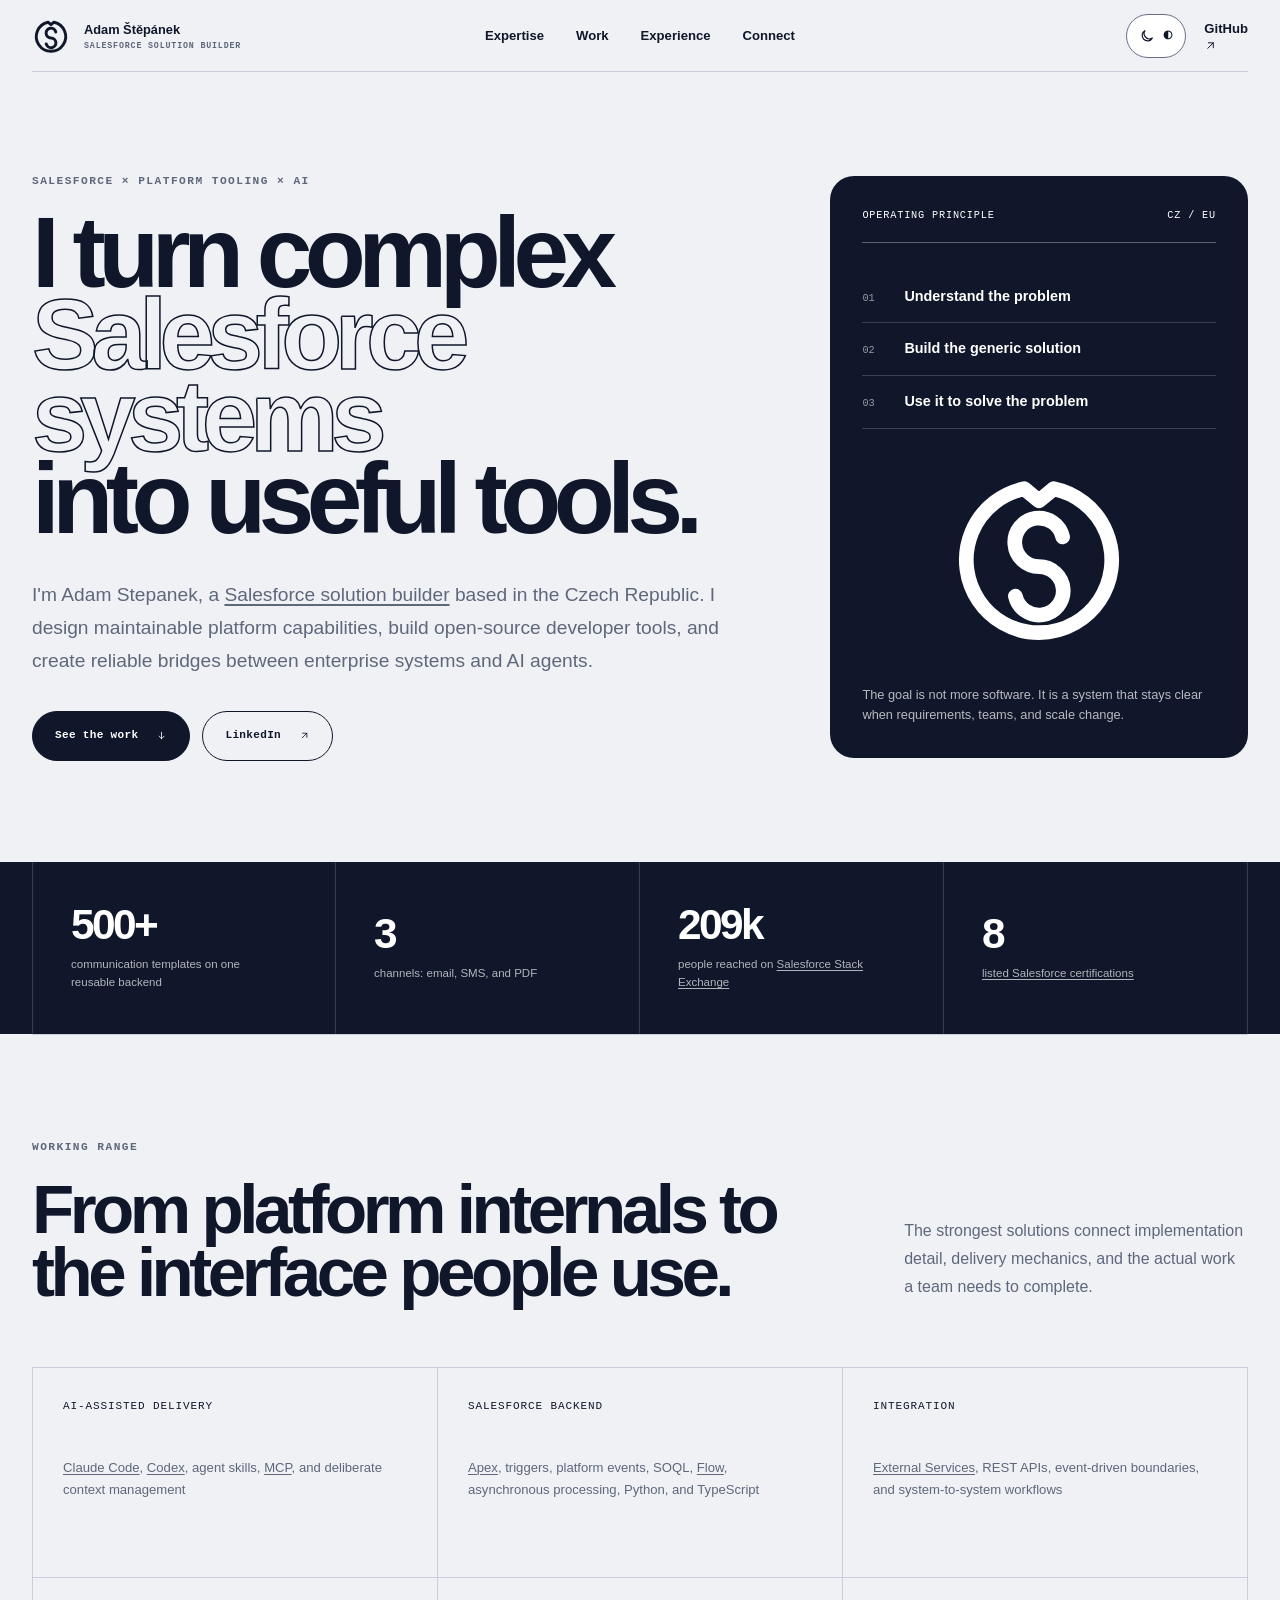
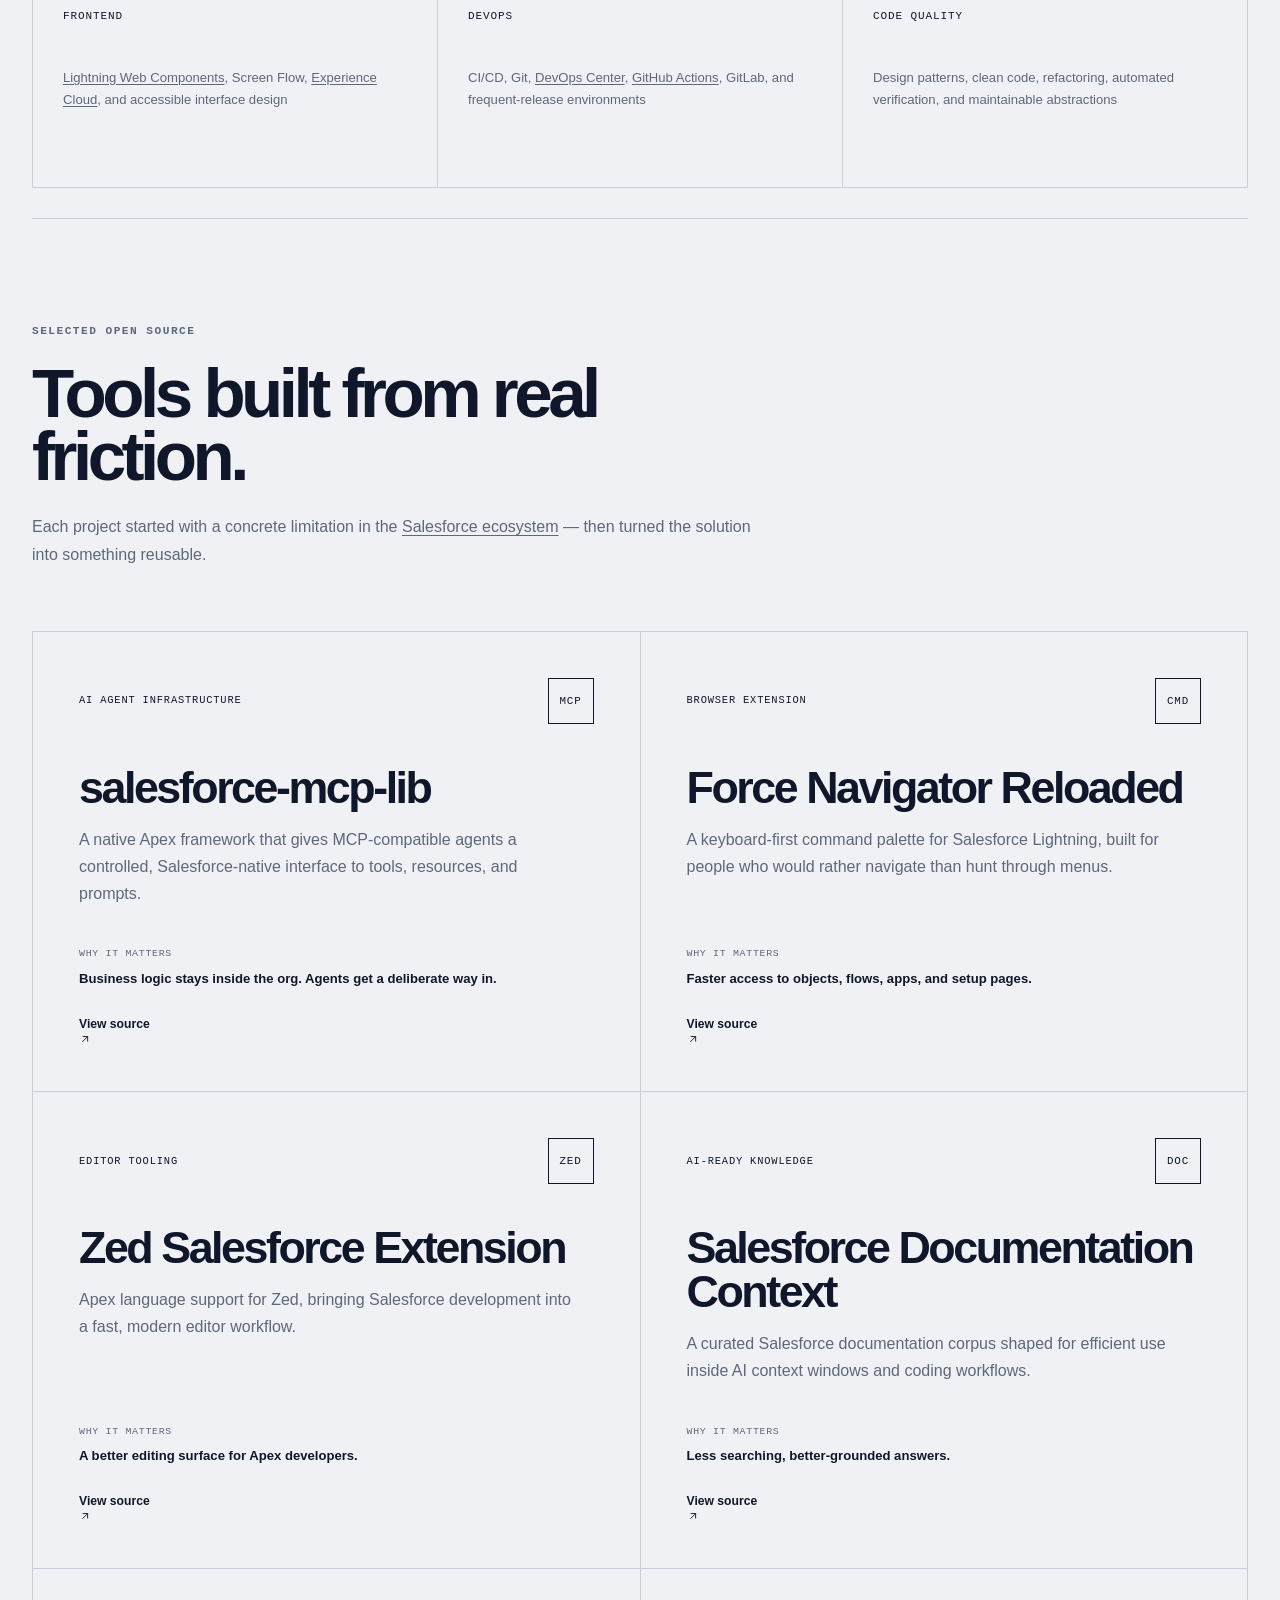
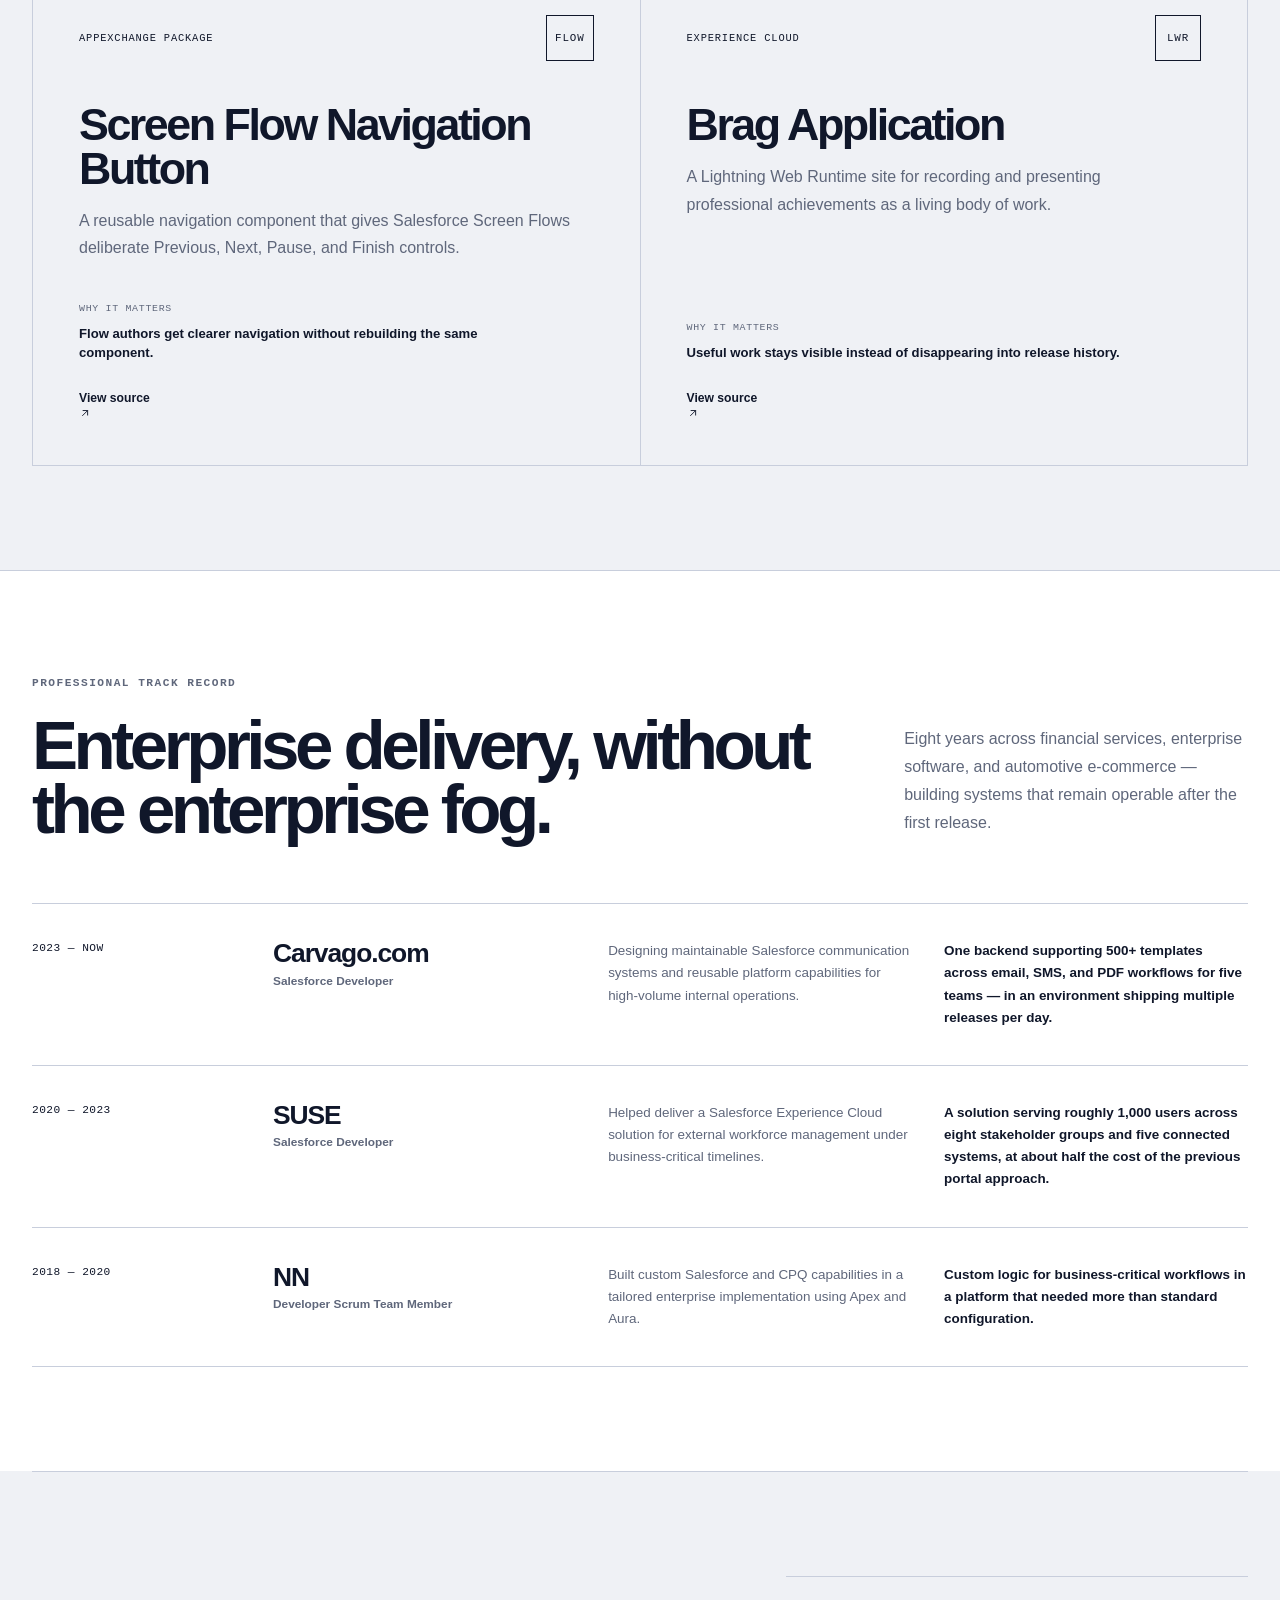
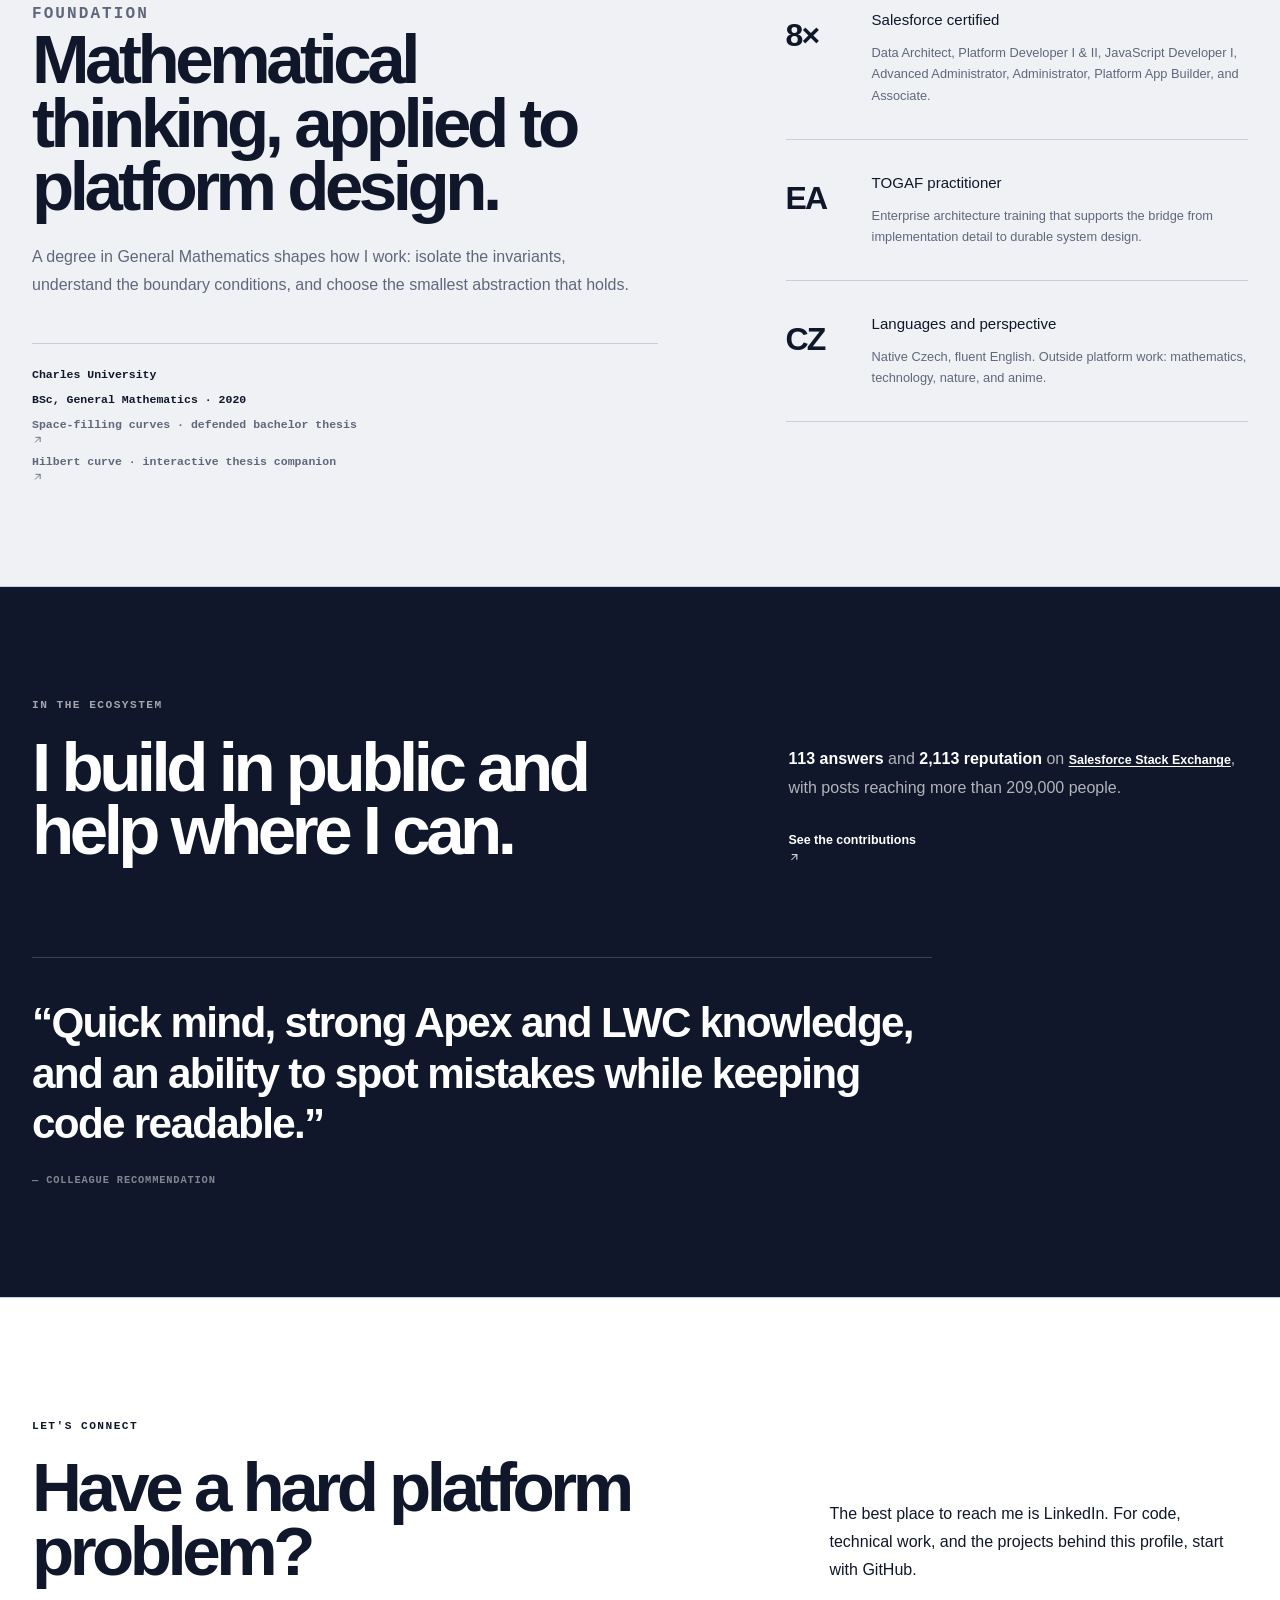
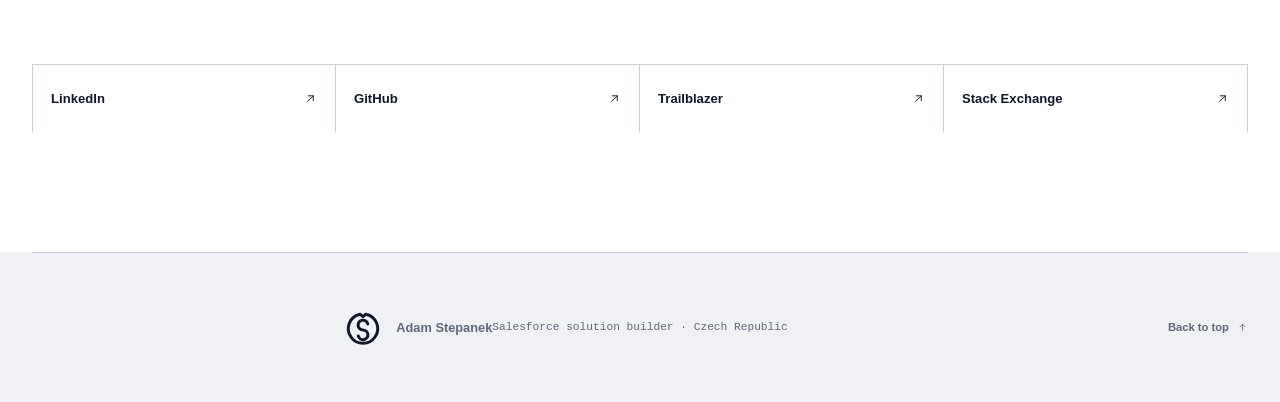
==== commit 8f2fcd81: "Deploy b99571213b9992032dd61a72c120963b1270aa7b Co-Authored-By: codex <codex@openai.com>" ====
--- a/index.html
+++ b/index.html
@@ -6,7 +6,7 @@
       document.documentElement.dataset.theme = savedTheme;
     }
   } catch {}
-</script></head><body><main><script type="application/ld+json">{"@context":"https://schema.org","@type":"Person","name":"Adam Stepanek","alternateName":"Adam Štěpánek","url":"https://www.stepanek.dev","image":"https://github.com/Damecek.png","jobTitle":"Salesforce Solution Builder","description":"Salesforce solution builder focused on AI-assisted workflows, platform tooling, and maintainable enterprise delivery.","address":{"@type":"PostalAddress","addressCountry":"CZ"},"worksFor":{"@type":"Organization","name":"Carvago.com"},"alumniOf":{"@type":"CollegeOrUniversity","name":"Charles University","url":"https://www.mff.cuni.cz/en"},"knowsAbout":["Salesforce","Apex","Lightning Web Components","Model Context Protocol","AI-assisted software development","Salesforce architecture","Developer tooling","Experience Cloud"],"sameAs":["https://github.com/Damecek","https://www.linkedin.com/in/adam-stepanek-cz","https://www.salesforce.com/trailblazer/adamstepanek","https://salesforce.stackexchange.com/users/96748/damecek"]}</script><header class="site-header shell"><a class="identity" href="#top" aria-label="Adam Stepanek, home"><svg class="identity-mark" viewBox="0 0 256 256" aria-hidden="true" focusable="false"><path d="M128 51.707913 108 35.041246A99 99 0 1 0 148 35.041246Z" fill="none" stroke="currentColor" stroke-width="20" stroke-linecap="round" stroke-linejoin="round"></path><path d="M160.172621 100.656809A33 33 0 1 0 128 141A33 33 0 1 1 95.827379 181.343191" fill="none" stroke="currentColor" stroke-width="20" stroke-linecap="round" stroke-linejoin="round"></path></svg><span class="identity-copy">Adam Štěpánek<small>Salesforce solution builder</small></span></a><nav aria-label="Primary navigation"><a href="#capabilities">Expertise</a><a href="#work">Work</a><a href="#experience">Experience</a><a href="#connect">Connect</a></nav><div class="header-actions"><button class="theme-toggle" type="button" aria-label="Switch to dark mode" title="Switch to dark mode"><svg class="theme-icon" viewBox="0 0 24 24" fill="none" stroke="currentColor" stroke-width="1.8" stroke-linecap="round" stroke-linejoin="round" aria-hidden="true" focusable="false"><path d="M20 15.2A8.2 8.2 0 0 1 8.8 4a8.2 8.2 0 1 0 11.2 11.2Z"></path></svg><span class="theme-label">Dark</span></button><a class="header-link" href="https://github.com/Damecek">GitHub <svg class="inline-icon" viewBox="0 0 24 24" fill="none" stroke="currentColor" stroke-width="1.8" stroke-linecap="round" stroke-linejoin="round" aria-hidden="true" focusable="false"><path d="M7 17 17 7"></path><path d="M8 7h9v9"></path></svg></a></div></header><section class="hero shell" id="top"><div class="hero-copy"><p class="eyebrow">Salesforce × Platform tooling × AI</p><h1>I turn complex<span>Salesforce systems</span>into useful tools.</h1><p class="hero-intro">I&#x27;m Adam Stepanek, a<!-- --> <a class="text-link" href="https://www.salesforce.com/trailblazer/adamstepanek">Salesforce solution builder</a> <!-- -->based in the Czech Republic. I design maintainable platform capabilities, build open-source developer tools, and create reliable bridges between enterprise systems and AI agents.</p><div class="hero-actions"><a class="button button-primary" href="#work">See the work <svg class="inline-icon" viewBox="0 0 24 24" fill="none" stroke="currentColor" stroke-width="1.8" stroke-linecap="round" stroke-linejoin="round" aria-hidden="true" focusable="false"><path d="M12 5v14"></path><path d="m6.5 13.5 5.5 5.5 5.5-5.5"></path></svg></a><a class="button button-quiet" href="https://www.linkedin.com/in/adam-stepanek-cz">LinkedIn <svg class="inline-icon" viewBox="0 0 24 24" fill="none" stroke="currentColor" stroke-width="1.8" stroke-linecap="round" stroke-linejoin="round" aria-hidden="true" focusable="false"><path d="M7 17 17 7"></path><path d="M8 7h9v9"></path></svg></a></div></div><aside class="method-card" aria-label="Working principle"><div class="method-topline"><span>Operating principle</span><span>CZ / EU</span></div><ol><li><span>01</span><strong>Understand the problem</strong></li><li><span>02</span><strong>Build the generic solution</strong></li><li><span>03</span><strong>Use it to solve the problem</strong></li></ol><svg class="method-mark" viewBox="0 0 256 256" aria-hidden="true" focusable="false"><path d="M128 51.707913 108 35.041246A99 99 0 1 0 148 35.041246Z" fill="none" stroke="currentColor" stroke-width="20" stroke-linecap="round" stroke-linejoin="round"></path><path d="M160.172621 100.656809A33 33 0 1 0 128 141A33 33 0 1 1 95.827379 181.343191" fill="none" stroke="currentColor" stroke-width="20" stroke-linecap="round" stroke-linejoin="round"></path></svg><p>The goal is not more software. It is a system that stays clear when requirements, teams, and scale change.</p></aside></section><section class="proof-band" aria-label="Selected results"><div class="shell proof-grid"><div><strong>500+</strong><span>communication templates on one reusable backend</span></div><div><strong>3</strong><span>channels: email, SMS, and PDF</span></div><div><strong>209k</strong><span>people reached on<!-- --> <a class="text-link" href="https://salesforce.stackexchange.com/users/96748/damecek">Salesforce Stack Exchange</a></span></div><div><strong>8</strong><span><a class="text-link" href="https://www.salesforce.com/trailblazer/adamstepanek">listed Salesforce certifications</a></span></div></div></section><section class="section shell capabilities-section" id="capabilities"><div class="section-heading split-heading"><div><p class="eyebrow">Working range</p><h2>From platform internals to the interface people use.</h2></div><p>The strongest solutions connect implementation detail, delivery mechanics, and the actual work a team needs to complete.</p></div><div class="capability-grid"><article><h3>AI-assisted delivery</h3><p><a class="text-link" href="https://www.anthropic.com/claude-code">Claude Code</a>, <a class="text-link" href="https://openai.com/codex/">Codex</a>, agent skills, <a class="text-link" href="https://modelcontextprotocol.io/">MCP</a>, and deliberate context management</p></article><article><h3>Salesforce backend</h3><p><a class="text-link" href="https://developer.salesforce.com/docs/atlas.en-us.apexcode.meta/apexcode/apex_intro.htm">Apex</a>, triggers, platform events, SOQL,<!-- --> <a class="text-link" href="https://help.salesforce.com/s/articleView?id=sf.flow.htm&amp;type=5">Flow</a>, asynchronous processing, Python, and TypeScript</p></article><article><h3>Integration</h3><p><a class="text-link" href="https://help.salesforce.com/s/articleView?id=platform.external_services.htm&amp;type=5">External Services</a>, REST APIs, event-driven boundaries, and system-to-system workflows</p></article><article><h3>Frontend</h3><p><a class="text-link" href="https://developer.salesforce.com/docs/platform/lwc/overview">Lightning Web Components</a>, Screen Flow,<!-- --> <a class="text-link" href="https://help.salesforce.com/s/articleView?id=sf.exp_cloud_basics_what.htm&amp;language=en_US">Experience Cloud</a>, and accessible interface design</p></article><article><h3>DevOps</h3><p>CI/CD, Git,<!-- --> <a class="text-link" href="https://trailhead.salesforce.com/content/learn/modules/devops-center-quick-look">DevOps Center</a>, <a class="text-link" href="https://github.com/features/actions">GitHub Actions</a>, GitLab, and frequent-release environments</p></article><article><h3>Code quality</h3><p>Design patterns, clean code, refactoring, automated verification, and maintainable abstractions</p></article></div></section><section class="section shell" id="work"><div class="section-heading"><p class="eyebrow">Selected open source</p><h2>Tools built from real friction.</h2><p>Each project started with a concrete limitation in the<!-- --> <a class="text-link" href="https://developer.salesforce.com/">Salesforce ecosystem</a> <!-- -->— then turned the solution into something reusable.</p></div><div class="project-grid"><a class="project-card" href="https://github.com/Damecek/salesforce-mcp-lib"><div class="project-meta"><span>AI agent infrastructure</span><span class="project-mark">MCP</span></div><h3>salesforce-mcp-lib</h3><p>A native Apex framework that gives MCP-compatible agents a controlled, Salesforce-native interface to tools, resources, and prompts.</p><div class="project-outcome"><span>Why it matters</span><strong>Business logic stays inside the org. Agents get a deliberate way in.</strong></div><span class="project-link">View source <svg class="inline-icon" viewBox="0 0 24 24" fill="none" stroke="currentColor" stroke-width="1.8" stroke-linecap="round" stroke-linejoin="round" aria-hidden="true" focusable="false"><path d="M7 17 17 7"></path><path d="M8 7h9v9"></path></svg></span></a><a class="project-card" href="https://github.com/Damecek/force-navigator-reloaded"><div class="project-meta"><span>Browser extension</span><span class="project-mark">CMD</span></div><h3>Force Navigator Reloaded</h3><p>A keyboard-first command palette for Salesforce Lightning, built for people who would rather navigate than hunt through menus.</p><div class="project-outcome"><span>Why it matters</span><strong>Faster access to objects, flows, apps, and setup pages.</strong></div><span class="project-link">View source <svg class="inline-icon" viewBox="0 0 24 24" fill="none" stroke="currentColor" stroke-width="1.8" stroke-linecap="round" stroke-linejoin="round" aria-hidden="true" focusable="false"><path d="M7 17 17 7"></path><path d="M8 7h9v9"></path></svg></span></a><a class="project-card" href="https://github.com/Damecek/zed-salesforce-extension"><div class="project-meta"><span>Editor tooling</span><span class="project-mark">ZED</span></div><h3>Zed Salesforce Extension</h3><p>Apex language support for Zed, bringing Salesforce development into a fast, modern editor workflow.</p><div class="project-outcome"><span>Why it matters</span><strong>A better editing surface for Apex developers.</strong></div><span class="project-link">View source <svg class="inline-icon" viewBox="0 0 24 24" fill="none" stroke="currentColor" stroke-width="1.8" stroke-linecap="round" stroke-linejoin="round" aria-hidden="true" focusable="false"><path d="M7 17 17 7"></path><path d="M8 7h9v9"></path></svg></span></a><a class="project-card" href="https://github.com/Damecek/salesforce-documentation-context"><div class="project-meta"><span>AI-ready knowledge</span><span class="project-mark">DOC</span></div><h3>Salesforce Documentation Context</h3><p>A curated Salesforce documentation corpus shaped for efficient use inside AI context windows and coding workflows.</p><div class="project-outcome"><span>Why it matters</span><strong>Less searching, better-grounded answers.</strong></div><span class="project-link">View source <svg class="inline-icon" viewBox="0 0 24 24" fill="none" stroke="currentColor" stroke-width="1.8" stroke-linecap="round" stroke-linejoin="round" aria-hidden="true" focusable="false"><path d="M7 17 17 7"></path><path d="M8 7h9v9"></path></svg></span></a><a class="project-card" href="https://appexchange.salesforce.com/appxListingDetail?listingId=a0N3u00000RMYTpEAP"><div class="project-meta"><span>AppExchange package</span><span class="project-mark">FLOW</span></div><h3>Screen Flow Navigation Button</h3><p>A reusable navigation component that gives Salesforce Screen Flows deliberate Previous, Next, Pause, and Finish controls.</p><div class="project-outcome"><span>Why it matters</span><strong>Flow authors get clearer navigation without rebuilding the same component.</strong></div><span class="project-link">View source <svg class="inline-icon" viewBox="0 0 24 24" fill="none" stroke="currentColor" stroke-width="1.8" stroke-linecap="round" stroke-linejoin="round" aria-hidden="true" focusable="false"><path d="M7 17 17 7"></path><path d="M8 7h9v9"></path></svg></span></a><a class="project-card" href="https://brag-app-dev-ed.my.site.com/"><div class="project-meta"><span>Experience Cloud</span><span class="project-mark">LWR</span></div><h3>Brag Application</h3><p>A Lightning Web Runtime site for recording and presenting professional achievements as a living body of work.</p><div class="project-outcome"><span>Why it matters</span><strong>Useful work stays visible instead of disappearing into release history.</strong></div><span class="project-link">View source <svg class="inline-icon" viewBox="0 0 24 24" fill="none" stroke="currentColor" stroke-width="1.8" stroke-linecap="round" stroke-linejoin="round" aria-hidden="true" focusable="false"><path d="M7 17 17 7"></path><path d="M8 7h9v9"></path></svg></span></a></div></section><section class="section experience-section" id="experience"><div class="shell"><div class="section-heading split-heading"><div><p class="eyebrow">Professional track record</p><h2>Enterprise delivery, without the enterprise fog.</h2></div><p>Eight years across financial services, enterprise software, and automotive e-commerce — building systems that remain operable after the first release.</p></div><div class="timeline"><article class="timeline-row"><p class="timeline-period">2023 — now</p><div class="timeline-role"><h3><a href="https://carvago.com/">Carvago.com</a></h3><p>Salesforce Developer</p></div><div class="timeline-body"><p>Designing maintainable Salesforce communication systems and reusable platform capabilities for high-volume internal operations.</p><p class="timeline-proof">One backend supporting 500+ templates across email, SMS, and PDF workflows for five teams — in an environment shipping multiple releases per day.</p></div></article><article class="timeline-row"><p class="timeline-period">2020 — 2023</p><div class="timeline-role"><h3><a href="https://www.suse.com/">SUSE</a></h3><p>Salesforce Developer</p></div><div class="timeline-body"><p>Helped deliver a Salesforce Experience Cloud solution for external workforce management under business-critical timelines.</p><p class="timeline-proof">A solution serving roughly 1,000 users across eight stakeholder groups and five connected systems, at about half the cost of the previous portal approach.</p></div></article><article class="timeline-row"><p class="timeline-period">2018 — 2020</p><div class="timeline-role"><h3><a href="https://www.nn.cz/">NN</a></h3><p>Developer Scrum Team Member</p></div><div class="timeline-body"><p>Built custom Salesforce and CPQ capabilities in a tailored enterprise implementation using Apex and Aura.</p><p class="timeline-proof">Custom logic for business-critical workflows in a platform that needed more than standard configuration.</p></div></article></div></div></section><section class="section shell credentials-section"><div class="credential-main"><p class="eyebrow">Foundation</p><h2>Mathematical thinking, applied to platform design.</h2><p>A degree in General Mathematics shapes how I work: isolate the invariants, understand the boundary conditions, and choose the smallest abstraction that holds.</p><div class="education-line"><a href="https://www.mff.cuni.cz/en">Charles University</a><strong>BSc, General Mathematics · 2020</strong><a href="https://dspace.cuni.cz/handle/20.500.11956/119285">Space-filling curves · defended bachelor thesis <svg class="inline-icon" viewBox="0 0 24 24" fill="none" stroke="currentColor" stroke-width="1.8" stroke-linecap="round" stroke-linejoin="round" aria-hidden="true" focusable="false"><path d="M7 17 17 7"></path><path d="M8 7h9v9"></path></svg></a></div></div><div class="credential-list"><div><span class="credential-count">8×</span><h3><a href="https://www.salesforce.com/trailblazer/adamstepanek">Salesforce certified</a></h3><p>Data Architect, Platform Developer I &amp; II, JavaScript Developer I, Advanced Administrator, Administrator, Platform App Builder, and Associate.</p></div><div><span class="credential-count">EA</span><h3><a href="https://www.opengroup.org/togaf-standard-10th-edition-downloads">TOGAF practitioner</a></h3><p>Enterprise architecture training that supports the bridge from implementation detail to durable system design.</p></div><div><span class="credential-count">CZ</span><h3>Languages and perspective</h3><p>Native Czech, fluent English. Outside platform work: mathematics, technology, nature, and anime.</p></div></div></section><section class="section community-section"><div class="shell community-grid"><div><p class="eyebrow">In the ecosystem</p><h2>I build in public and help where I can.</h2></div><div class="community-proof"><p><strong>113 answers</strong> and <strong>2,113 reputation</strong> <!-- -->on<!-- --> <a class="text-link" href="https://salesforce.stackexchange.com/users/96748/damecek">Salesforce Stack Exchange</a>, with posts reaching more than 209,000 people.</p><a href="https://salesforce.stackexchange.com/users/96748/damecek">See the contributions <svg class="inline-icon" viewBox="0 0 24 24" fill="none" stroke="currentColor" stroke-width="1.8" stroke-linecap="round" stroke-linejoin="round" aria-hidden="true" focusable="false"><path d="M7 17 17 7"></path><path d="M8 7h9v9"></path></svg></a></div><blockquote>“Quick mind, strong Apex and LWC knowledge, and an ability to spot mistakes while keeping code readable.”<cite>— Colleague recommendation</cite></blockquote></div></section><section class="connect-section" id="connect"><div class="shell connect-grid"><div><p class="eyebrow">Let&#x27;s connect</p><h2>Have a hard platform problem?</h2></div><p>The best place to reach me is LinkedIn. For code, technical work, and the projects behind this profile, start with GitHub.</p><div class="connect-links"><a href="https://www.linkedin.com/in/adam-stepanek-cz"><span>LinkedIn</span><svg class="inline-icon" viewBox="0 0 24 24" fill="none" stroke="currentColor" stroke-width="1.8" stroke-linecap="round" stroke-linejoin="round" aria-hidden="true" focusable="false"><path d="M7 17 17 7"></path><path d="M8 7h9v9"></path></svg></a><a href="https://github.com/Damecek"><span>GitHub</span><svg class="inline-icon" viewBox="0 0 24 24" fill="none" stroke="currentColor" stroke-width="1.8" stroke-linecap="round" stroke-linejoin="round" aria-hidden="true" focusable="false"><path d="M7 17 17 7"></path><path d="M8 7h9v9"></path></svg></a><a href="https://www.salesforce.com/trailblazer/adamstepanek"><span>Trailblazer</span><svg class="inline-icon" viewBox="0 0 24 24" fill="none" stroke="currentColor" stroke-width="1.8" stroke-linecap="round" stroke-linejoin="round" aria-hidden="true" focusable="false"><path d="M7 17 17 7"></path><path d="M8 7h9v9"></path></svg></a><a href="https://salesforce.stackexchange.com/users/96748/damecek"><span>Stack Exchange</span><svg class="inline-icon" viewBox="0 0 24 24" fill="none" stroke="currentColor" stroke-width="1.8" stroke-linecap="round" stroke-linejoin="round" aria-hidden="true" focusable="false"><path d="M7 17 17 7"></path><path d="M8 7h9v9"></path></svg></a></div></div></section><footer class="site-footer shell"><a class="identity" href="#top" aria-label="Adam Stepanek, back to top"><svg class="identity-mark" viewBox="0 0 256 256" aria-hidden="true" focusable="false"><path d="M128 51.707913 108 35.041246A99 99 0 1 0 148 35.041246Z" fill="none" stroke="currentColor" stroke-width="20" stroke-linecap="round" stroke-linejoin="round"></path><path d="M160.172621 100.656809A33 33 0 1 0 128 141A33 33 0 1 1 95.827379 181.343191" fill="none" stroke="currentColor" stroke-width="20" stroke-linecap="round" stroke-linejoin="round"></path></svg><span>Adam Stepanek</span></a><p>Salesforce solution builder · Czech Republic</p><a class="back-to-top" href="#top">Back to top <svg class="inline-icon" viewBox="0 0 24 24" fill="none" stroke="currentColor" stroke-width="1.8" stroke-linecap="round" stroke-linejoin="round" aria-hidden="true" focusable="false"><path d="M12 19V5"></path><path d="m6.5 10.5 5.5-5.5 5.5 5.5"></path></svg></a></footer></main><script>
+</script></head><body><main><script type="application/ld+json">{"@context":"https://schema.org","@type":"Person","name":"Adam Stepanek","alternateName":"Adam Štěpánek","url":"https://www.stepanek.dev","image":"https://github.com/Damecek.png","jobTitle":"Salesforce Solution Builder","description":"Salesforce solution builder focused on AI-assisted workflows, platform tooling, and maintainable enterprise delivery.","address":{"@type":"PostalAddress","addressCountry":"CZ"},"worksFor":{"@type":"Organization","name":"Carvago.com"},"alumniOf":{"@type":"CollegeOrUniversity","name":"Charles University","url":"https://www.mff.cuni.cz/en"},"knowsAbout":["Salesforce","Apex","Lightning Web Components","Model Context Protocol","AI-assisted software development","Salesforce architecture","Developer tooling","Experience Cloud"],"sameAs":["https://github.com/Damecek","https://www.linkedin.com/in/adam-stepanek-cz","https://www.salesforce.com/trailblazer/adamstepanek","https://salesforce.stackexchange.com/users/96748/damecek"]}</script><header class="site-header shell"><a class="identity" href="#top" aria-label="Adam Stepanek, home"><svg class="identity-mark" viewBox="0 0 256 256" aria-hidden="true" focusable="false"><path d="M128 51.707913 108 35.041246A99 99 0 1 0 148 35.041246Z" fill="none" stroke="currentColor" stroke-width="20" stroke-linecap="round" stroke-linejoin="round"></path><path d="M160.172621 100.656809A33 33 0 1 0 128 141A33 33 0 1 1 95.827379 181.343191" fill="none" stroke="currentColor" stroke-width="20" stroke-linecap="round" stroke-linejoin="round"></path></svg><span class="identity-copy">Adam Štěpánek<small>Salesforce solution builder</small></span></a><nav aria-label="Primary navigation"><a href="#capabilities">Expertise</a><a href="#work">Work</a><a href="#experience">Experience</a><a href="#connect">Connect</a></nav><div class="header-actions"><button class="theme-toggle" type="button" aria-label="Switch to dark mode" title="Switch to dark mode"><svg class="theme-icon" viewBox="0 0 24 24" fill="none" stroke="currentColor" stroke-width="1.8" stroke-linecap="round" stroke-linejoin="round" aria-hidden="true" focusable="false"><path d="M20 15.2A8.2 8.2 0 0 1 8.8 4a8.2 8.2 0 1 0 11.2 11.2Z"></path></svg><span class="theme-label">Dark</span></button><a class="header-link" href="https://github.com/Damecek">GitHub <svg class="inline-icon" viewBox="0 0 24 24" fill="none" stroke="currentColor" stroke-width="1.8" stroke-linecap="round" stroke-linejoin="round" aria-hidden="true" focusable="false"><path d="M7 17 17 7"></path><path d="M8 7h9v9"></path></svg></a></div></header><section class="hero shell" id="top"><div class="hero-copy"><p class="eyebrow">Salesforce × Platform tooling × AI</p><h1>I turn complex<span>Salesforce systems</span>into useful tools.</h1><p class="hero-intro">I&#x27;m Adam Stepanek, a<!-- --> <a class="text-link" href="https://www.salesforce.com/trailblazer/adamstepanek">Salesforce solution builder</a> <!-- -->based in the Czech Republic. I design maintainable platform capabilities, build open-source developer tools, and create reliable bridges between enterprise systems and AI agents.</p><div class="hero-actions"><a class="button button-primary" href="#work">See the work <svg class="inline-icon" viewBox="0 0 24 24" fill="none" stroke="currentColor" stroke-width="1.8" stroke-linecap="round" stroke-linejoin="round" aria-hidden="true" focusable="false"><path d="M12 5v14"></path><path d="m6.5 13.5 5.5 5.5 5.5-5.5"></path></svg></a><a class="button button-quiet" href="https://www.linkedin.com/in/adam-stepanek-cz">LinkedIn <svg class="inline-icon" viewBox="0 0 24 24" fill="none" stroke="currentColor" stroke-width="1.8" stroke-linecap="round" stroke-linejoin="round" aria-hidden="true" focusable="false"><path d="M7 17 17 7"></path><path d="M8 7h9v9"></path></svg></a></div></div><aside class="method-card" aria-label="Working principle"><div class="method-topline"><span>Operating principle</span><span>CZ / EU</span></div><ol><li><span>01</span><strong>Understand the problem</strong></li><li><span>02</span><strong>Build the generic solution</strong></li><li><span>03</span><strong>Use it to solve the problem</strong></li></ol><svg class="method-mark" viewBox="0 0 256 256" aria-hidden="true" focusable="false"><path d="M128 51.707913 108 35.041246A99 99 0 1 0 148 35.041246Z" fill="none" stroke="currentColor" stroke-width="20" stroke-linecap="round" stroke-linejoin="round"></path><path d="M160.172621 100.656809A33 33 0 1 0 128 141A33 33 0 1 1 95.827379 181.343191" fill="none" stroke="currentColor" stroke-width="20" stroke-linecap="round" stroke-linejoin="round"></path></svg><p>The goal is not more software. It is a system that stays clear when requirements, teams, and scale change.</p></aside></section><section class="proof-band" aria-label="Selected results"><div class="shell proof-grid"><div><strong>500+</strong><span>communication templates on one reusable backend</span></div><div><strong>3</strong><span>channels: email, SMS, and PDF</span></div><div><strong>209k</strong><span>people reached on<!-- --> <a class="text-link" href="https://salesforce.stackexchange.com/users/96748/damecek">Salesforce Stack Exchange</a></span></div><div><strong>8</strong><span><a class="text-link" href="https://www.salesforce.com/trailblazer/adamstepanek">listed Salesforce certifications</a></span></div></div></section><section class="section shell capabilities-section" id="capabilities"><div class="section-heading split-heading"><div><p class="eyebrow">Working range</p><h2>From platform internals to the interface people use.</h2></div><p>The strongest solutions connect implementation detail, delivery mechanics, and the actual work a team needs to complete.</p></div><div class="capability-grid"><article><h3>AI-assisted delivery</h3><p><a class="text-link" href="https://www.anthropic.com/claude-code">Claude Code</a>, <a class="text-link" href="https://openai.com/codex/">Codex</a>, agent skills, <a class="text-link" href="https://modelcontextprotocol.io/">MCP</a>, and deliberate context management</p></article><article><h3>Salesforce backend</h3><p><a class="text-link" href="https://developer.salesforce.com/docs/atlas.en-us.apexcode.meta/apexcode/apex_intro.htm">Apex</a>, triggers, platform events, SOQL,<!-- --> <a class="text-link" href="https://help.salesforce.com/s/articleView?id=sf.flow.htm&amp;type=5">Flow</a>, asynchronous processing, Python, and TypeScript</p></article><article><h3>Integration</h3><p><a class="text-link" href="https://help.salesforce.com/s/articleView?id=platform.external_services.htm&amp;type=5">External Services</a>, REST APIs, event-driven boundaries, and system-to-system workflows</p></article><article><h3>Frontend</h3><p><a class="text-link" href="https://developer.salesforce.com/docs/platform/lwc/overview">Lightning Web Components</a>, Screen Flow,<!-- --> <a class="text-link" href="https://help.salesforce.com/s/articleView?id=sf.exp_cloud_basics_what.htm&amp;language=en_US">Experience Cloud</a>, and accessible interface design</p></article><article><h3>DevOps</h3><p>CI/CD, Git,<!-- --> <a class="text-link" href="https://trailhead.salesforce.com/content/learn/modules/devops-center-quick-look">DevOps Center</a>, <a class="text-link" href="https://github.com/features/actions">GitHub Actions</a>, GitLab, and frequent-release environments</p></article><article><h3>Code quality</h3><p>Design patterns, clean code, refactoring, automated verification, and maintainable abstractions</p></article></div></section><section class="section shell" id="work"><div class="section-heading"><p class="eyebrow">Selected open source</p><h2>Tools built from real friction.</h2><p>Each project started with a concrete limitation in the<!-- --> <a class="text-link" href="https://developer.salesforce.com/">Salesforce ecosystem</a> <!-- -->— then turned the solution into something reusable.</p></div><div class="project-grid"><a class="project-card" href="https://github.com/Damecek/salesforce-mcp-lib"><div class="project-meta"><span>AI agent infrastructure</span><span class="project-mark">MCP</span></div><h3>salesforce-mcp-lib</h3><p>A native Apex framework that gives MCP-compatible agents a controlled, Salesforce-native interface to tools, resources, and prompts.</p><div class="project-outcome"><span>Why it matters</span><strong>Business logic stays inside the org. Agents get a deliberate way in.</strong></div><span class="project-link">View source <svg class="inline-icon" viewBox="0 0 24 24" fill="none" stroke="currentColor" stroke-width="1.8" stroke-linecap="round" stroke-linejoin="round" aria-hidden="true" focusable="false"><path d="M7 17 17 7"></path><path d="M8 7h9v9"></path></svg></span></a><a class="project-card" href="https://github.com/Damecek/force-navigator-reloaded"><div class="project-meta"><span>Browser extension</span><span class="project-mark">CMD</span></div><h3>Force Navigator Reloaded</h3><p>A keyboard-first command palette for Salesforce Lightning, built for people who would rather navigate than hunt through menus.</p><div class="project-outcome"><span>Why it matters</span><strong>Faster access to objects, flows, apps, and setup pages.</strong></div><span class="project-link">View source <svg class="inline-icon" viewBox="0 0 24 24" fill="none" stroke="currentColor" stroke-width="1.8" stroke-linecap="round" stroke-linejoin="round" aria-hidden="true" focusable="false"><path d="M7 17 17 7"></path><path d="M8 7h9v9"></path></svg></span></a><a class="project-card" href="https://github.com/Damecek/zed-salesforce-extension"><div class="project-meta"><span>Editor tooling</span><span class="project-mark">ZED</span></div><h3>Zed Salesforce Extension</h3><p>Apex language support for Zed, bringing Salesforce development into a fast, modern editor workflow.</p><div class="project-outcome"><span>Why it matters</span><strong>A better editing surface for Apex developers.</strong></div><span class="project-link">View source <svg class="inline-icon" viewBox="0 0 24 24" fill="none" stroke="currentColor" stroke-width="1.8" stroke-linecap="round" stroke-linejoin="round" aria-hidden="true" focusable="false"><path d="M7 17 17 7"></path><path d="M8 7h9v9"></path></svg></span></a><a class="project-card" href="https://github.com/Damecek/salesforce-documentation-context"><div class="project-meta"><span>AI-ready knowledge</span><span class="project-mark">DOC</span></div><h3>Salesforce Documentation Context</h3><p>A curated Salesforce documentation corpus shaped for efficient use inside AI context windows and coding workflows.</p><div class="project-outcome"><span>Why it matters</span><strong>Less searching, better-grounded answers.</strong></div><span class="project-link">View source <svg class="inline-icon" viewBox="0 0 24 24" fill="none" stroke="currentColor" stroke-width="1.8" stroke-linecap="round" stroke-linejoin="round" aria-hidden="true" focusable="false"><path d="M7 17 17 7"></path><path d="M8 7h9v9"></path></svg></span></a><a class="project-card" href="https://appexchange.salesforce.com/appxListingDetail?listingId=a0N3u00000RMYTpEAP"><div class="project-meta"><span>AppExchange package</span><span class="project-mark">FLOW</span></div><h3>Screen Flow Navigation Button</h3><p>A reusable navigation component that gives Salesforce Screen Flows deliberate Previous, Next, Pause, and Finish controls.</p><div class="project-outcome"><span>Why it matters</span><strong>Flow authors get clearer navigation without rebuilding the same component.</strong></div><span class="project-link">View source <svg class="inline-icon" viewBox="0 0 24 24" fill="none" stroke="currentColor" stroke-width="1.8" stroke-linecap="round" stroke-linejoin="round" aria-hidden="true" focusable="false"><path d="M7 17 17 7"></path><path d="M8 7h9v9"></path></svg></span></a><a class="project-card" href="https://brag-app-dev-ed.my.site.com/"><div class="project-meta"><span>Experience Cloud</span><span class="project-mark">LWR</span></div><h3>Brag Application</h3><p>A Lightning Web Runtime site for recording and presenting professional achievements as a living body of work.</p><div class="project-outcome"><span>Why it matters</span><strong>Useful work stays visible instead of disappearing into release history.</strong></div><span class="project-link">View source <svg class="inline-icon" viewBox="0 0 24 24" fill="none" stroke="currentColor" stroke-width="1.8" stroke-linecap="round" stroke-linejoin="round" aria-hidden="true" focusable="false"><path d="M7 17 17 7"></path><path d="M8 7h9v9"></path></svg></span></a></div></section><section class="section experience-section" id="experience"><div class="shell"><div class="section-heading split-heading"><div><p class="eyebrow">Professional track record</p><h2>Enterprise delivery, without the enterprise fog.</h2></div><p>Eight years across financial services, enterprise software, and automotive e-commerce — building systems that remain operable after the first release.</p></div><div class="timeline"><article class="timeline-row"><p class="timeline-period">2023 — now</p><div class="timeline-role"><h3><a href="https://carvago.com/">Carvago.com</a></h3><p>Salesforce Developer</p></div><div class="timeline-body"><p>Designing maintainable Salesforce communication systems and reusable platform capabilities for high-volume internal operations.</p><p class="timeline-proof">One backend supporting 500+ templates across email, SMS, and PDF workflows for five teams — in an environment shipping multiple releases per day.</p></div></article><article class="timeline-row"><p class="timeline-period">2020 — 2023</p><div class="timeline-role"><h3><a href="https://www.suse.com/">SUSE</a></h3><p>Salesforce Developer</p></div><div class="timeline-body"><p>Helped deliver a Salesforce Experience Cloud solution for external workforce management under business-critical timelines.</p><p class="timeline-proof">A solution serving roughly 1,000 users across eight stakeholder groups and five connected systems, at about half the cost of the previous portal approach.</p></div></article><article class="timeline-row"><p class="timeline-period">2018 — 2020</p><div class="timeline-role"><h3><a href="https://www.nn.cz/">NN</a></h3><p>Developer Scrum Team Member</p></div><div class="timeline-body"><p>Built custom Salesforce and CPQ capabilities in a tailored enterprise implementation using Apex and Aura.</p><p class="timeline-proof">Custom logic for business-critical workflows in a platform that needed more than standard configuration.</p></div></article></div></div></section><section class="section shell credentials-section"><div class="credential-main"><p class="eyebrow">Foundation</p><h2>Mathematical thinking, applied to platform design.</h2><p>A degree in General Mathematics shapes how I work: isolate the invariants, understand the boundary conditions, and choose the smallest abstraction that holds.</p><div class="education-line"><a href="https://www.mff.cuni.cz/en">Charles University</a><strong>BSc, General Mathematics · 2020</strong><a href="https://dspace.cuni.cz/handle/20.500.11956/119285">Space-filling curves · defended bachelor thesis <svg class="inline-icon" viewBox="0 0 24 24" fill="none" stroke="currentColor" stroke-width="1.8" stroke-linecap="round" stroke-linejoin="round" aria-hidden="true" focusable="false"><path d="M7 17 17 7"></path><path d="M8 7h9v9"></path></svg></a><a href="https://damecek.github.io/bakalarska_prace/">Hilbert curve · interactive thesis companion <svg class="inline-icon" viewBox="0 0 24 24" fill="none" stroke="currentColor" stroke-width="1.8" stroke-linecap="round" stroke-linejoin="round" aria-hidden="true" focusable="false"><path d="M7 17 17 7"></path><path d="M8 7h9v9"></path></svg></a></div></div><div class="credential-list"><div><span class="credential-count">8×</span><h3><a href="https://www.salesforce.com/trailblazer/adamstepanek">Salesforce certified</a></h3><p>Data Architect, Platform Developer I &amp; II, JavaScript Developer I, Advanced Administrator, Administrator, Platform App Builder, and Associate.</p></div><div><span class="credential-count">EA</span><h3><a href="https://www.opengroup.org/togaf-standard-10th-edition-downloads">TOGAF practitioner</a></h3><p>Enterprise architecture training that supports the bridge from implementation detail to durable system design.</p></div><div><span class="credential-count">CZ</span><h3>Languages and perspective</h3><p>Native Czech, fluent English. Outside platform work: mathematics, technology, nature, and anime.</p></div></div></section><section class="section community-section"><div class="shell community-grid"><div><p class="eyebrow">In the ecosystem</p><h2>I build in public and help where I can.</h2></div><div class="community-proof"><p><strong>113 answers</strong> and <strong>2,113 reputation</strong> <!-- -->on<!-- --> <a class="text-link" href="https://salesforce.stackexchange.com/users/96748/damecek">Salesforce Stack Exchange</a>, with posts reaching more than 209,000 people.</p><a href="https://salesforce.stackexchange.com/users/96748/damecek">See the contributions <svg class="inline-icon" viewBox="0 0 24 24" fill="none" stroke="currentColor" stroke-width="1.8" stroke-linecap="round" stroke-linejoin="round" aria-hidden="true" focusable="false"><path d="M7 17 17 7"></path><path d="M8 7h9v9"></path></svg></a></div><blockquote>“Quick mind, strong Apex and LWC knowledge, and an ability to spot mistakes while keeping code readable.”<cite>— Colleague recommendation</cite></blockquote></div></section><section class="connect-section" id="connect"><div class="shell connect-grid"><div><p class="eyebrow">Let&#x27;s connect</p><h2>Have a hard platform problem?</h2></div><p>The best place to reach me is LinkedIn. For code, technical work, and the projects behind this profile, start with GitHub.</p><div class="connect-links"><a href="https://www.linkedin.com/in/adam-stepanek-cz"><span>LinkedIn</span><svg class="inline-icon" viewBox="0 0 24 24" fill="none" stroke="currentColor" stroke-width="1.8" stroke-linecap="round" stroke-linejoin="round" aria-hidden="true" focusable="false"><path d="M7 17 17 7"></path><path d="M8 7h9v9"></path></svg></a><a href="https://github.com/Damecek"><span>GitHub</span><svg class="inline-icon" viewBox="0 0 24 24" fill="none" stroke="currentColor" stroke-width="1.8" stroke-linecap="round" stroke-linejoin="round" aria-hidden="true" focusable="false"><path d="M7 17 17 7"></path><path d="M8 7h9v9"></path></svg></a><a href="https://www.salesforce.com/trailblazer/adamstepanek"><span>Trailblazer</span><svg class="inline-icon" viewBox="0 0 24 24" fill="none" stroke="currentColor" stroke-width="1.8" stroke-linecap="round" stroke-linejoin="round" aria-hidden="true" focusable="false"><path d="M7 17 17 7"></path><path d="M8 7h9v9"></path></svg></a><a href="https://salesforce.stackexchange.com/users/96748/damecek"><span>Stack Exchange</span><svg class="inline-icon" viewBox="0 0 24 24" fill="none" stroke="currentColor" stroke-width="1.8" stroke-linecap="round" stroke-linejoin="round" aria-hidden="true" focusable="false"><path d="M7 17 17 7"></path><path d="M8 7h9v9"></path></svg></a></div></div></section><footer class="site-footer shell"><a class="identity" href="#top" aria-label="Adam Stepanek, back to top"><svg class="identity-mark" viewBox="0 0 256 256" aria-hidden="true" focusable="false"><path d="M128 51.707913 108 35.041246A99 99 0 1 0 148 35.041246Z" fill="none" stroke="currentColor" stroke-width="20" stroke-linecap="round" stroke-linejoin="round"></path><path d="M160.172621 100.656809A33 33 0 1 0 128 141A33 33 0 1 1 95.827379 181.343191" fill="none" stroke="currentColor" stroke-width="20" stroke-linecap="round" stroke-linejoin="round"></path></svg><span>Adam Stepanek</span></a><p>Salesforce solution builder · Czech Republic</p><a class="back-to-top" href="#top">Back to top <svg class="inline-icon" viewBox="0 0 24 24" fill="none" stroke="currentColor" stroke-width="1.8" stroke-linecap="round" stroke-linejoin="round" aria-hidden="true" focusable="false"><path d="M12 19V5"></path><path d="m6.5 10.5 5.5-5.5 5.5 5.5"></path></svg></a></footer></main><script>
   (() => {
     const button = document.querySelector(".theme-toggle");
     if (!button) return;
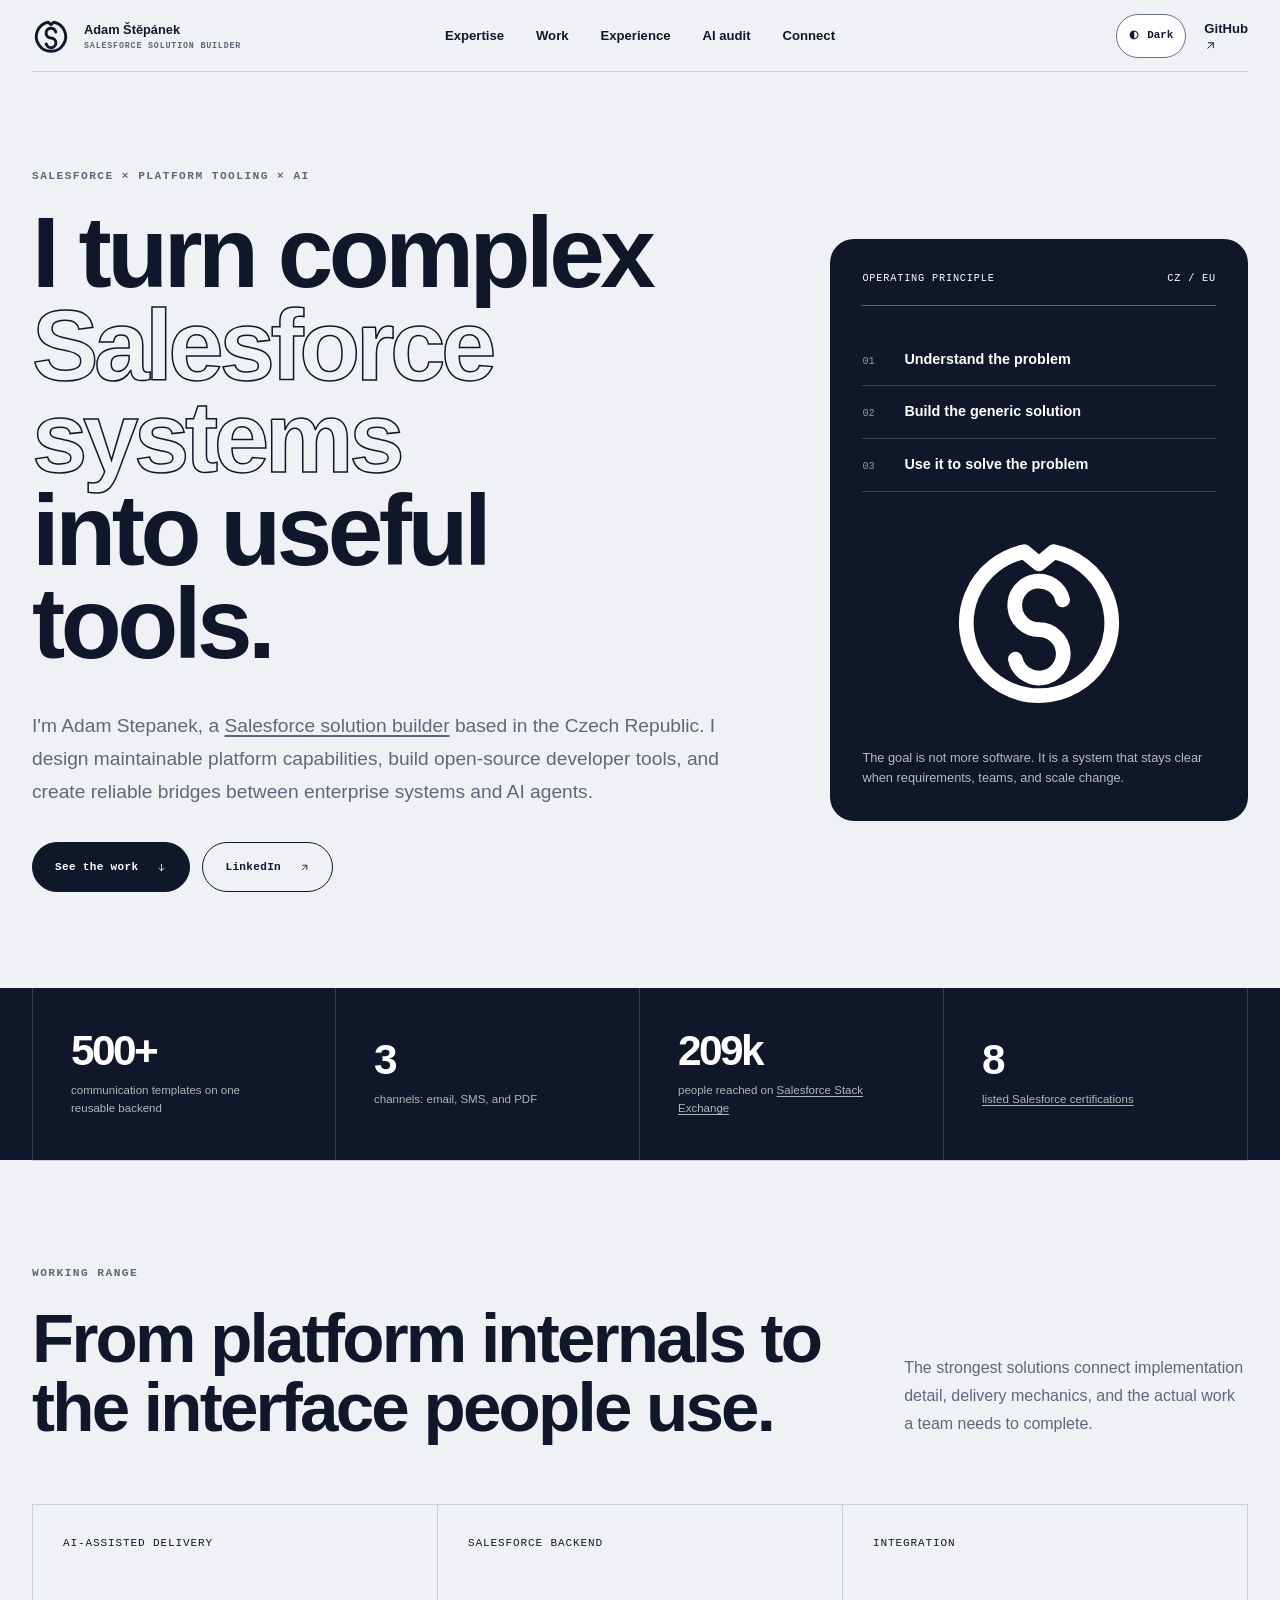
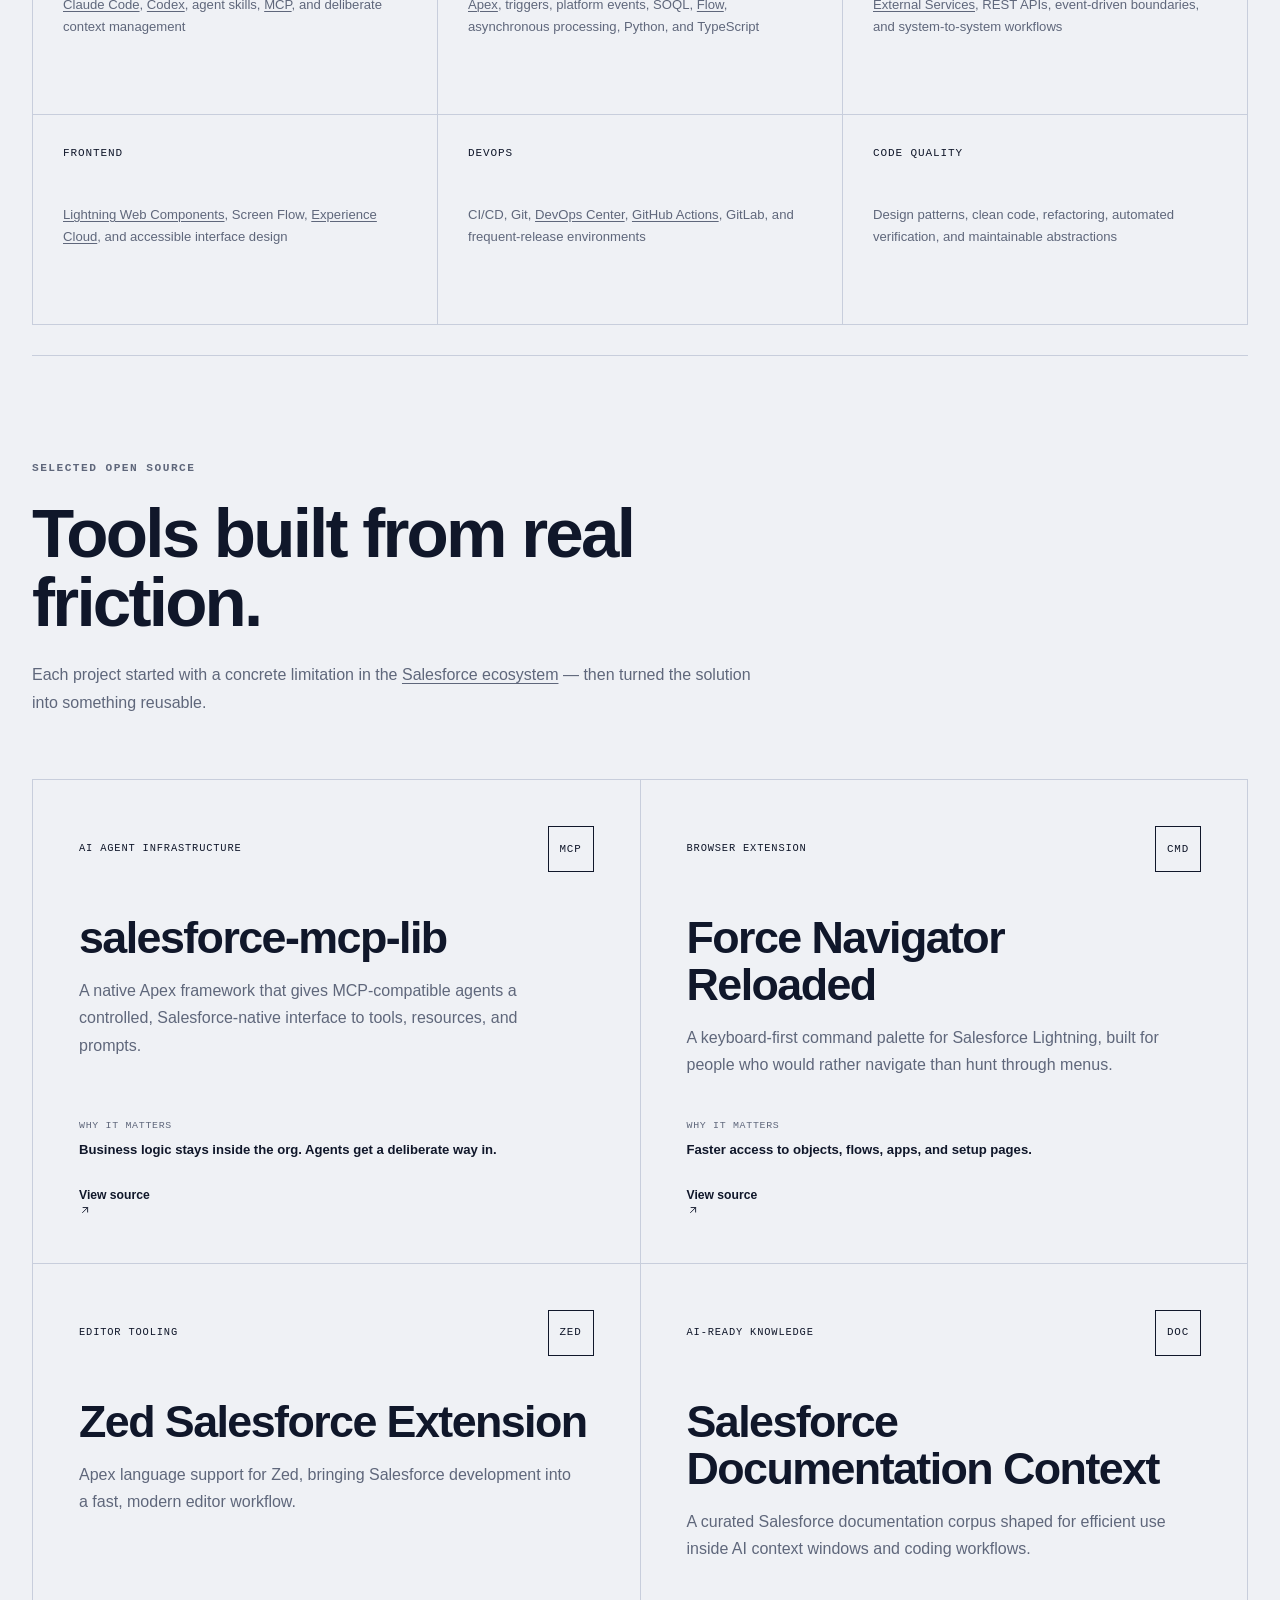
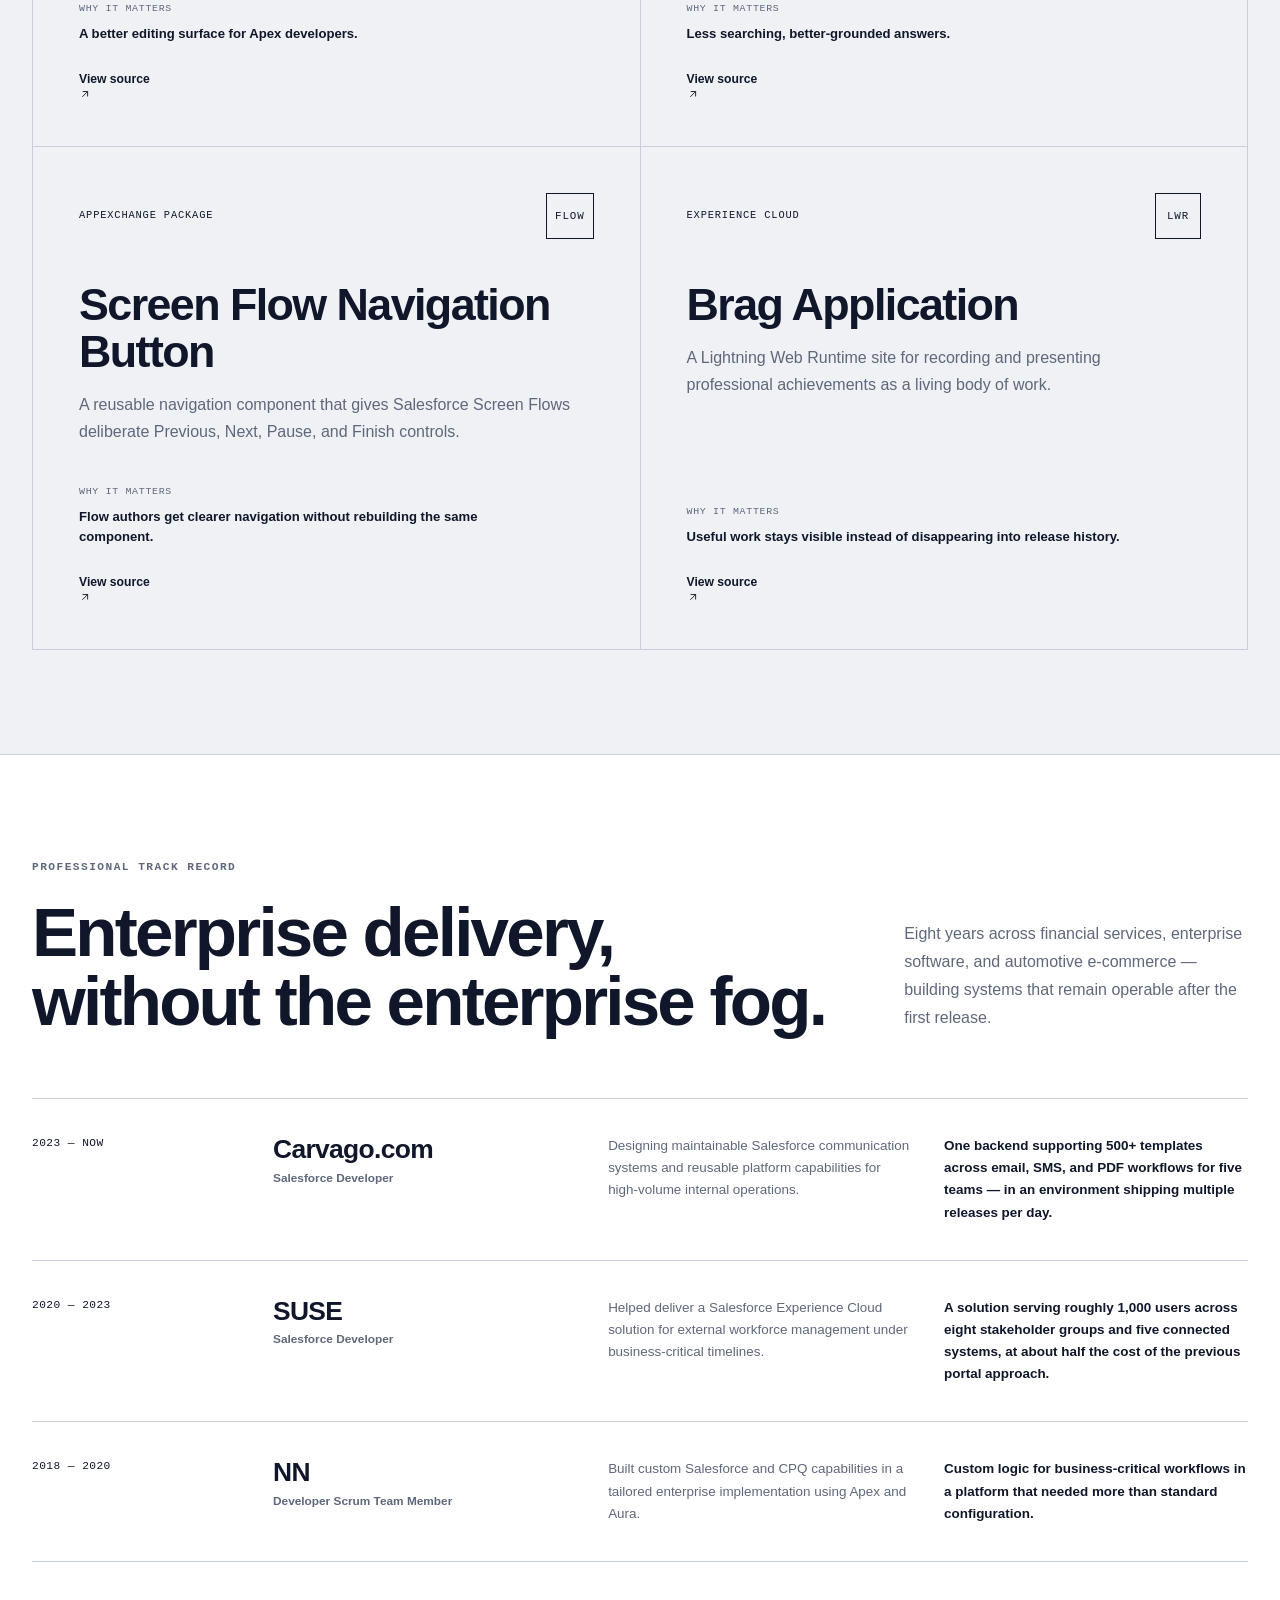
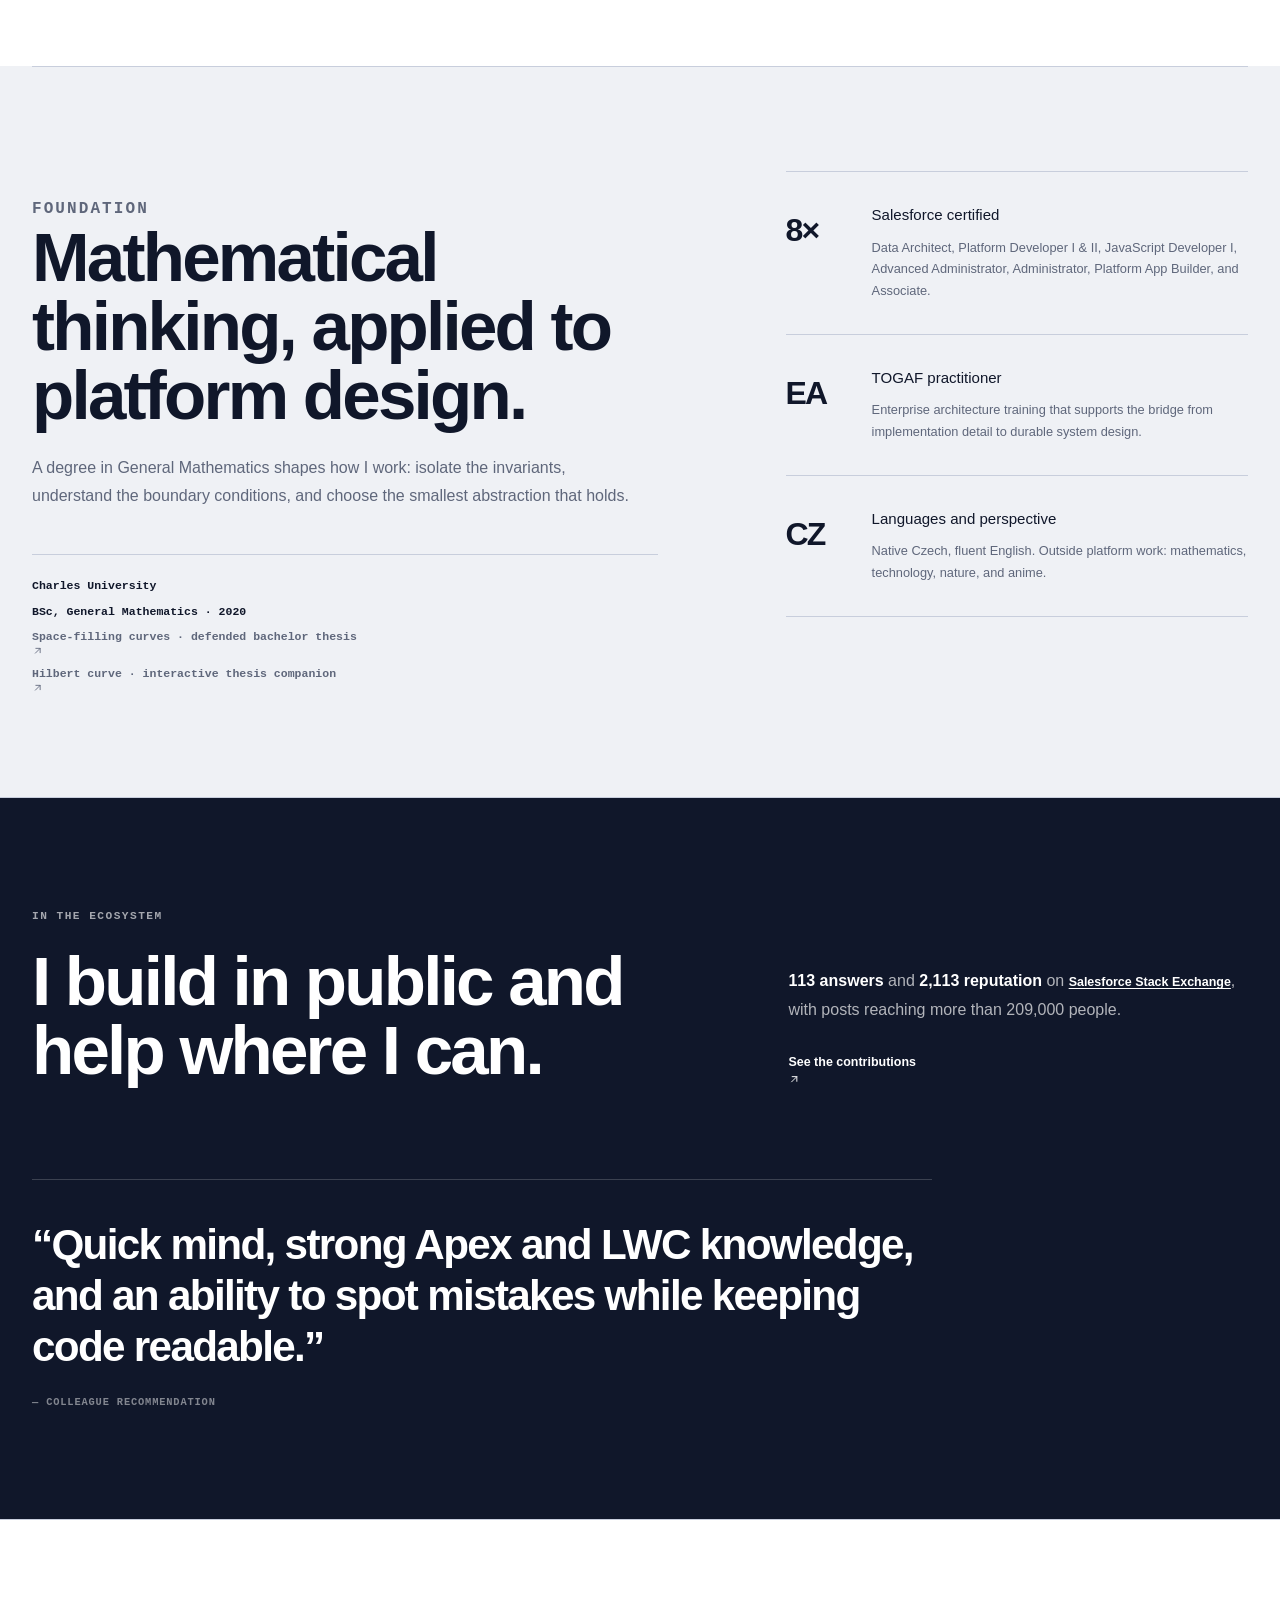
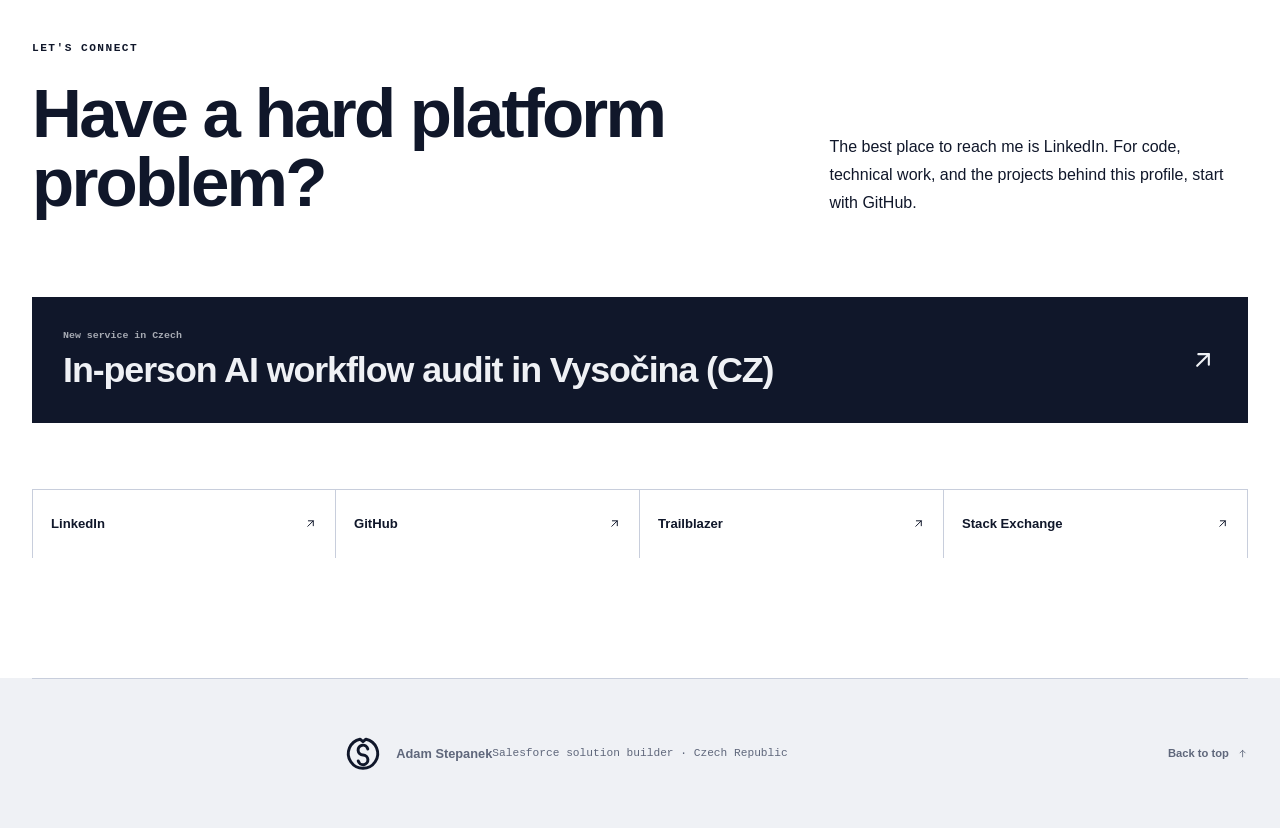
==== commit 9257d578: "Deploy 657ad3f5248bb78d566c9f37fbdf9e179d934e94 Co-Authored-By: codex <codex@openai.com>" ====
--- a/index.html
+++ b/index.html
@@ -1,4 +1,4 @@
-<!DOCTYPE html><html lang="en"><head><meta charSet="utf-8"/><meta name="viewport" content="width=device-width, initial-scale=1"/><link rel="stylesheet" href="/_next/static/css/index.3IyTZwe6.css" data-rsc-css-href="/_next/static/css/index.3IyTZwe6.css" data-precedence="vite-rsc/importer-resources"/><title>Adam Stepanek — Salesforce Solution Builder</title><meta name="description" content="Salesforce solution builder creating maintainable platform systems, developer tools, and practical interfaces for AI agents."/><meta name="application-name" content="Adam Stepanek"/><meta name="referrer" content="strict-origin-when-cross-origin"/><meta name="keywords" content="Adam Stepanek,Adam Štěpánek,Salesforce developer,Salesforce architect,Apex developer,Salesforce MCP,Salesforce AI,Czech Republic"/><meta name="author" content="Adam Stepanek"/><link rel="author" href="https://www.stepanek.dev"/><meta name="creator" content="Adam Stepanek"/><meta name="publisher" content="Adam Stepanek"/><meta name="format-detection" content="telephone=no, address=no, email=no"/><meta name="robots" content="index, follow"/><meta name="googlebot" content="index, follow, maxImagePreview:large"/><meta property="og:title" content="Adam Stepanek — Salesforce Solution Builder"/><meta property="og:description" content="Maintainable Salesforce systems, open-source developer tooling, and practical interfaces for AI agents."/><meta property="og:url" content="https://www.stepanek.dev"/><meta property="og:site_name" content="Adam Stepanek"/><meta property="og:type" content="profile"/><meta property="og:locale" content="en_US"/><meta property="og:image" content="https://www.stepanek.dev/og.png"/><meta property="og:image:width" content="1731"/><meta property="og:image:height" content="909"/><meta property="og:image:type" content="image/png"/><meta property="og:image:alt" content="Adam Stepanek — Salesforce Solution Builder"/><meta name="twitter:card" content="summary_large_image"/><meta name="twitter:title" content="Adam Stepanek — Salesforce Solution Builder"/><meta name="twitter:description" content="Maintainable Salesforce systems, open-source developer tooling, and practical interfaces for AI agents."/><meta name="twitter:image" content="https://www.stepanek.dev/og.png"/><link rel="shortcut icon" href="/favicon.svg"/><link rel="icon" href="/favicon.svg" type="image/svg+xml"/><link rel="apple-touch-icon" href="/icon.png" sizes="512x512" type="image/png"/><link rel="manifest" href="/site.webmanifest"/><link rel="canonical" href="https://www.stepanek.dev"/><meta name="mobile-web-app-capable" content="yes"/><meta name="apple-mobile-web-app-title" content="Adam Stepanek"/><meta name="apple-mobile-web-app-status-bar-style" content="black-translucent"/><meta name="theme-color" content="#eff1f5" media="(prefers-color-scheme: light)"/><meta name="theme-color" content="#10172a" media="(prefers-color-scheme: dark)"/><meta name="color-scheme" content="light dark"/>
+<!DOCTYPE html><html lang="en"><head><meta charSet="utf-8"/><meta name="viewport" content="width=device-width, initial-scale=1"/><link rel="stylesheet" href="/_next/static/css/index.gjvnM6ew.css" data-rsc-css-href="/_next/static/css/index.gjvnM6ew.css" data-precedence="vite-rsc/importer-resources"/><title>Adam Stepanek — Salesforce Solution Builder</title><meta name="description" content="Salesforce solution builder creating maintainable platform systems, developer tools, and practical interfaces for AI agents."/><meta name="application-name" content="Adam Stepanek"/><meta name="referrer" content="strict-origin-when-cross-origin"/><meta name="keywords" content="Adam Stepanek,Adam Štěpánek,Salesforce developer,Salesforce architect,Apex developer,Salesforce MCP,Salesforce AI,Czech Republic"/><meta name="author" content="Adam Stepanek"/><link rel="author" href="https://www.stepanek.dev"/><meta name="creator" content="Adam Stepanek"/><meta name="publisher" content="Adam Stepanek"/><meta name="format-detection" content="telephone=no, address=no, email=no"/><meta name="robots" content="index, follow"/><meta name="googlebot" content="index, follow, maxImagePreview:large"/><meta property="og:title" content="Adam Stepanek — Salesforce Solution Builder"/><meta property="og:description" content="Maintainable Salesforce systems, open-source developer tooling, and practical interfaces for AI agents."/><meta property="og:url" content="https://www.stepanek.dev"/><meta property="og:site_name" content="Adam Stepanek"/><meta property="og:type" content="profile"/><meta property="og:locale" content="en_US"/><meta property="og:image" content="https://www.stepanek.dev/og.png"/><meta property="og:image:width" content="1731"/><meta property="og:image:height" content="909"/><meta property="og:image:type" content="image/png"/><meta property="og:image:alt" content="Adam Stepanek — Salesforce Solution Builder"/><meta name="twitter:card" content="summary_large_image"/><meta name="twitter:title" content="Adam Stepanek — Salesforce Solution Builder"/><meta name="twitter:description" content="Maintainable Salesforce systems, open-source developer tooling, and practical interfaces for AI agents."/><meta name="twitter:image" content="https://www.stepanek.dev/og.png"/><link rel="shortcut icon" href="/favicon.svg"/><link rel="icon" href="/favicon.svg" type="image/svg+xml"/><link rel="apple-touch-icon" href="/icon.png" sizes="512x512" type="image/png"/><link rel="manifest" href="/site.webmanifest"/><link rel="canonical" href="https://www.stepanek.dev"/><meta name="mobile-web-app-capable" content="yes"/><meta name="apple-mobile-web-app-title" content="Adam Stepanek"/><meta name="apple-mobile-web-app-status-bar-style" content="black-translucent"/><meta name="theme-color" content="#eff1f5" media="(prefers-color-scheme: light)"/><meta name="theme-color" content="#10172a" media="(prefers-color-scheme: dark)"/><meta name="color-scheme" content="light dark"/>
 <script>
   try {
     const savedTheme = localStorage.getItem("stepanek-theme");
@@ -6,7 +6,7 @@
       document.documentElement.dataset.theme = savedTheme;
     }
   } catch {}
-</script></head><body><main><script type="application/ld+json">{"@context":"https://schema.org","@type":"Person","name":"Adam Stepanek","alternateName":"Adam Štěpánek","url":"https://www.stepanek.dev","image":"https://github.com/Damecek.png","jobTitle":"Salesforce Solution Builder","description":"Salesforce solution builder focused on AI-assisted workflows, platform tooling, and maintainable enterprise delivery.","address":{"@type":"PostalAddress","addressCountry":"CZ"},"worksFor":{"@type":"Organization","name":"Carvago.com"},"alumniOf":{"@type":"CollegeOrUniversity","name":"Charles University","url":"https://www.mff.cuni.cz/en"},"knowsAbout":["Salesforce","Apex","Lightning Web Components","Model Context Protocol","AI-assisted software development","Salesforce architecture","Developer tooling","Experience Cloud"],"sameAs":["https://github.com/Damecek","https://www.linkedin.com/in/adam-stepanek-cz","https://www.salesforce.com/trailblazer/adamstepanek","https://salesforce.stackexchange.com/users/96748/damecek"]}</script><header class="site-header shell"><a class="identity" href="#top" aria-label="Adam Stepanek, home"><svg class="identity-mark" viewBox="0 0 256 256" aria-hidden="true" focusable="false"><path d="M128 51.707913 108 35.041246A99 99 0 1 0 148 35.041246Z" fill="none" stroke="currentColor" stroke-width="20" stroke-linecap="round" stroke-linejoin="round"></path><path d="M160.172621 100.656809A33 33 0 1 0 128 141A33 33 0 1 1 95.827379 181.343191" fill="none" stroke="currentColor" stroke-width="20" stroke-linecap="round" stroke-linejoin="round"></path></svg><span class="identity-copy">Adam Štěpánek<small>Salesforce solution builder</small></span></a><nav aria-label="Primary navigation"><a href="#capabilities">Expertise</a><a href="#work">Work</a><a href="#experience">Experience</a><a href="#connect">Connect</a></nav><div class="header-actions"><button class="theme-toggle" type="button" aria-label="Switch to dark mode" title="Switch to dark mode"><svg class="theme-icon" viewBox="0 0 24 24" fill="none" stroke="currentColor" stroke-width="1.8" stroke-linecap="round" stroke-linejoin="round" aria-hidden="true" focusable="false"><path d="M20 15.2A8.2 8.2 0 0 1 8.8 4a8.2 8.2 0 1 0 11.2 11.2Z"></path></svg><span class="theme-label">Dark</span></button><a class="header-link" href="https://github.com/Damecek">GitHub <svg class="inline-icon" viewBox="0 0 24 24" fill="none" stroke="currentColor" stroke-width="1.8" stroke-linecap="round" stroke-linejoin="round" aria-hidden="true" focusable="false"><path d="M7 17 17 7"></path><path d="M8 7h9v9"></path></svg></a></div></header><section class="hero shell" id="top"><div class="hero-copy"><p class="eyebrow">Salesforce × Platform tooling × AI</p><h1>I turn complex<span>Salesforce systems</span>into useful tools.</h1><p class="hero-intro">I&#x27;m Adam Stepanek, a<!-- --> <a class="text-link" href="https://www.salesforce.com/trailblazer/adamstepanek">Salesforce solution builder</a> <!-- -->based in the Czech Republic. I design maintainable platform capabilities, build open-source developer tools, and create reliable bridges between enterprise systems and AI agents.</p><div class="hero-actions"><a class="button button-primary" href="#work">See the work <svg class="inline-icon" viewBox="0 0 24 24" fill="none" stroke="currentColor" stroke-width="1.8" stroke-linecap="round" stroke-linejoin="round" aria-hidden="true" focusable="false"><path d="M12 5v14"></path><path d="m6.5 13.5 5.5 5.5 5.5-5.5"></path></svg></a><a class="button button-quiet" href="https://www.linkedin.com/in/adam-stepanek-cz">LinkedIn <svg class="inline-icon" viewBox="0 0 24 24" fill="none" stroke="currentColor" stroke-width="1.8" stroke-linecap="round" stroke-linejoin="round" aria-hidden="true" focusable="false"><path d="M7 17 17 7"></path><path d="M8 7h9v9"></path></svg></a></div></div><aside class="method-card" aria-label="Working principle"><div class="method-topline"><span>Operating principle</span><span>CZ / EU</span></div><ol><li><span>01</span><strong>Understand the problem</strong></li><li><span>02</span><strong>Build the generic solution</strong></li><li><span>03</span><strong>Use it to solve the problem</strong></li></ol><svg class="method-mark" viewBox="0 0 256 256" aria-hidden="true" focusable="false"><path d="M128 51.707913 108 35.041246A99 99 0 1 0 148 35.041246Z" fill="none" stroke="currentColor" stroke-width="20" stroke-linecap="round" stroke-linejoin="round"></path><path d="M160.172621 100.656809A33 33 0 1 0 128 141A33 33 0 1 1 95.827379 181.343191" fill="none" stroke="currentColor" stroke-width="20" stroke-linecap="round" stroke-linejoin="round"></path></svg><p>The goal is not more software. It is a system that stays clear when requirements, teams, and scale change.</p></aside></section><section class="proof-band" aria-label="Selected results"><div class="shell proof-grid"><div><strong>500+</strong><span>communication templates on one reusable backend</span></div><div><strong>3</strong><span>channels: email, SMS, and PDF</span></div><div><strong>209k</strong><span>people reached on<!-- --> <a class="text-link" href="https://salesforce.stackexchange.com/users/96748/damecek">Salesforce Stack Exchange</a></span></div><div><strong>8</strong><span><a class="text-link" href="https://www.salesforce.com/trailblazer/adamstepanek">listed Salesforce certifications</a></span></div></div></section><section class="section shell capabilities-section" id="capabilities"><div class="section-heading split-heading"><div><p class="eyebrow">Working range</p><h2>From platform internals to the interface people use.</h2></div><p>The strongest solutions connect implementation detail, delivery mechanics, and the actual work a team needs to complete.</p></div><div class="capability-grid"><article><h3>AI-assisted delivery</h3><p><a class="text-link" href="https://www.anthropic.com/claude-code">Claude Code</a>, <a class="text-link" href="https://openai.com/codex/">Codex</a>, agent skills, <a class="text-link" href="https://modelcontextprotocol.io/">MCP</a>, and deliberate context management</p></article><article><h3>Salesforce backend</h3><p><a class="text-link" href="https://developer.salesforce.com/docs/atlas.en-us.apexcode.meta/apexcode/apex_intro.htm">Apex</a>, triggers, platform events, SOQL,<!-- --> <a class="text-link" href="https://help.salesforce.com/s/articleView?id=sf.flow.htm&amp;type=5">Flow</a>, asynchronous processing, Python, and TypeScript</p></article><article><h3>Integration</h3><p><a class="text-link" href="https://help.salesforce.com/s/articleView?id=platform.external_services.htm&amp;type=5">External Services</a>, REST APIs, event-driven boundaries, and system-to-system workflows</p></article><article><h3>Frontend</h3><p><a class="text-link" href="https://developer.salesforce.com/docs/platform/lwc/overview">Lightning Web Components</a>, Screen Flow,<!-- --> <a class="text-link" href="https://help.salesforce.com/s/articleView?id=sf.exp_cloud_basics_what.htm&amp;language=en_US">Experience Cloud</a>, and accessible interface design</p></article><article><h3>DevOps</h3><p>CI/CD, Git,<!-- --> <a class="text-link" href="https://trailhead.salesforce.com/content/learn/modules/devops-center-quick-look">DevOps Center</a>, <a class="text-link" href="https://github.com/features/actions">GitHub Actions</a>, GitLab, and frequent-release environments</p></article><article><h3>Code quality</h3><p>Design patterns, clean code, refactoring, automated verification, and maintainable abstractions</p></article></div></section><section class="section shell" id="work"><div class="section-heading"><p class="eyebrow">Selected open source</p><h2>Tools built from real friction.</h2><p>Each project started with a concrete limitation in the<!-- --> <a class="text-link" href="https://developer.salesforce.com/">Salesforce ecosystem</a> <!-- -->— then turned the solution into something reusable.</p></div><div class="project-grid"><a class="project-card" href="https://github.com/Damecek/salesforce-mcp-lib"><div class="project-meta"><span>AI agent infrastructure</span><span class="project-mark">MCP</span></div><h3>salesforce-mcp-lib</h3><p>A native Apex framework that gives MCP-compatible agents a controlled, Salesforce-native interface to tools, resources, and prompts.</p><div class="project-outcome"><span>Why it matters</span><strong>Business logic stays inside the org. Agents get a deliberate way in.</strong></div><span class="project-link">View source <svg class="inline-icon" viewBox="0 0 24 24" fill="none" stroke="currentColor" stroke-width="1.8" stroke-linecap="round" stroke-linejoin="round" aria-hidden="true" focusable="false"><path d="M7 17 17 7"></path><path d="M8 7h9v9"></path></svg></span></a><a class="project-card" href="https://github.com/Damecek/force-navigator-reloaded"><div class="project-meta"><span>Browser extension</span><span class="project-mark">CMD</span></div><h3>Force Navigator Reloaded</h3><p>A keyboard-first command palette for Salesforce Lightning, built for people who would rather navigate than hunt through menus.</p><div class="project-outcome"><span>Why it matters</span><strong>Faster access to objects, flows, apps, and setup pages.</strong></div><span class="project-link">View source <svg class="inline-icon" viewBox="0 0 24 24" fill="none" stroke="currentColor" stroke-width="1.8" stroke-linecap="round" stroke-linejoin="round" aria-hidden="true" focusable="false"><path d="M7 17 17 7"></path><path d="M8 7h9v9"></path></svg></span></a><a class="project-card" href="https://github.com/Damecek/zed-salesforce-extension"><div class="project-meta"><span>Editor tooling</span><span class="project-mark">ZED</span></div><h3>Zed Salesforce Extension</h3><p>Apex language support for Zed, bringing Salesforce development into a fast, modern editor workflow.</p><div class="project-outcome"><span>Why it matters</span><strong>A better editing surface for Apex developers.</strong></div><span class="project-link">View source <svg class="inline-icon" viewBox="0 0 24 24" fill="none" stroke="currentColor" stroke-width="1.8" stroke-linecap="round" stroke-linejoin="round" aria-hidden="true" focusable="false"><path d="M7 17 17 7"></path><path d="M8 7h9v9"></path></svg></span></a><a class="project-card" href="https://github.com/Damecek/salesforce-documentation-context"><div class="project-meta"><span>AI-ready knowledge</span><span class="project-mark">DOC</span></div><h3>Salesforce Documentation Context</h3><p>A curated Salesforce documentation corpus shaped for efficient use inside AI context windows and coding workflows.</p><div class="project-outcome"><span>Why it matters</span><strong>Less searching, better-grounded answers.</strong></div><span class="project-link">View source <svg class="inline-icon" viewBox="0 0 24 24" fill="none" stroke="currentColor" stroke-width="1.8" stroke-linecap="round" stroke-linejoin="round" aria-hidden="true" focusable="false"><path d="M7 17 17 7"></path><path d="M8 7h9v9"></path></svg></span></a><a class="project-card" href="https://appexchange.salesforce.com/appxListingDetail?listingId=a0N3u00000RMYTpEAP"><div class="project-meta"><span>AppExchange package</span><span class="project-mark">FLOW</span></div><h3>Screen Flow Navigation Button</h3><p>A reusable navigation component that gives Salesforce Screen Flows deliberate Previous, Next, Pause, and Finish controls.</p><div class="project-outcome"><span>Why it matters</span><strong>Flow authors get clearer navigation without rebuilding the same component.</strong></div><span class="project-link">View source <svg class="inline-icon" viewBox="0 0 24 24" fill="none" stroke="currentColor" stroke-width="1.8" stroke-linecap="round" stroke-linejoin="round" aria-hidden="true" focusable="false"><path d="M7 17 17 7"></path><path d="M8 7h9v9"></path></svg></span></a><a class="project-card" href="https://brag-app-dev-ed.my.site.com/"><div class="project-meta"><span>Experience Cloud</span><span class="project-mark">LWR</span></div><h3>Brag Application</h3><p>A Lightning Web Runtime site for recording and presenting professional achievements as a living body of work.</p><div class="project-outcome"><span>Why it matters</span><strong>Useful work stays visible instead of disappearing into release history.</strong></div><span class="project-link">View source <svg class="inline-icon" viewBox="0 0 24 24" fill="none" stroke="currentColor" stroke-width="1.8" stroke-linecap="round" stroke-linejoin="round" aria-hidden="true" focusable="false"><path d="M7 17 17 7"></path><path d="M8 7h9v9"></path></svg></span></a></div></section><section class="section experience-section" id="experience"><div class="shell"><div class="section-heading split-heading"><div><p class="eyebrow">Professional track record</p><h2>Enterprise delivery, without the enterprise fog.</h2></div><p>Eight years across financial services, enterprise software, and automotive e-commerce — building systems that remain operable after the first release.</p></div><div class="timeline"><article class="timeline-row"><p class="timeline-period">2023 — now</p><div class="timeline-role"><h3><a href="https://carvago.com/">Carvago.com</a></h3><p>Salesforce Developer</p></div><div class="timeline-body"><p>Designing maintainable Salesforce communication systems and reusable platform capabilities for high-volume internal operations.</p><p class="timeline-proof">One backend supporting 500+ templates across email, SMS, and PDF workflows for five teams — in an environment shipping multiple releases per day.</p></div></article><article class="timeline-row"><p class="timeline-period">2020 — 2023</p><div class="timeline-role"><h3><a href="https://www.suse.com/">SUSE</a></h3><p>Salesforce Developer</p></div><div class="timeline-body"><p>Helped deliver a Salesforce Experience Cloud solution for external workforce management under business-critical timelines.</p><p class="timeline-proof">A solution serving roughly 1,000 users across eight stakeholder groups and five connected systems, at about half the cost of the previous portal approach.</p></div></article><article class="timeline-row"><p class="timeline-period">2018 — 2020</p><div class="timeline-role"><h3><a href="https://www.nn.cz/">NN</a></h3><p>Developer Scrum Team Member</p></div><div class="timeline-body"><p>Built custom Salesforce and CPQ capabilities in a tailored enterprise implementation using Apex and Aura.</p><p class="timeline-proof">Custom logic for business-critical workflows in a platform that needed more than standard configuration.</p></div></article></div></div></section><section class="section shell credentials-section"><div class="credential-main"><p class="eyebrow">Foundation</p><h2>Mathematical thinking, applied to platform design.</h2><p>A degree in General Mathematics shapes how I work: isolate the invariants, understand the boundary conditions, and choose the smallest abstraction that holds.</p><div class="education-line"><a href="https://www.mff.cuni.cz/en">Charles University</a><strong>BSc, General Mathematics · 2020</strong><a href="https://dspace.cuni.cz/handle/20.500.11956/119285">Space-filling curves · defended bachelor thesis <svg class="inline-icon" viewBox="0 0 24 24" fill="none" stroke="currentColor" stroke-width="1.8" stroke-linecap="round" stroke-linejoin="round" aria-hidden="true" focusable="false"><path d="M7 17 17 7"></path><path d="M8 7h9v9"></path></svg></a><a href="https://damecek.github.io/bakalarska_prace/">Hilbert curve · interactive thesis companion <svg class="inline-icon" viewBox="0 0 24 24" fill="none" stroke="currentColor" stroke-width="1.8" stroke-linecap="round" stroke-linejoin="round" aria-hidden="true" focusable="false"><path d="M7 17 17 7"></path><path d="M8 7h9v9"></path></svg></a></div></div><div class="credential-list"><div><span class="credential-count">8×</span><h3><a href="https://www.salesforce.com/trailblazer/adamstepanek">Salesforce certified</a></h3><p>Data Architect, Platform Developer I &amp; II, JavaScript Developer I, Advanced Administrator, Administrator, Platform App Builder, and Associate.</p></div><div><span class="credential-count">EA</span><h3><a href="https://www.opengroup.org/togaf-standard-10th-edition-downloads">TOGAF practitioner</a></h3><p>Enterprise architecture training that supports the bridge from implementation detail to durable system design.</p></div><div><span class="credential-count">CZ</span><h3>Languages and perspective</h3><p>Native Czech, fluent English. Outside platform work: mathematics, technology, nature, and anime.</p></div></div></section><section class="section community-section"><div class="shell community-grid"><div><p class="eyebrow">In the ecosystem</p><h2>I build in public and help where I can.</h2></div><div class="community-proof"><p><strong>113 answers</strong> and <strong>2,113 reputation</strong> <!-- -->on<!-- --> <a class="text-link" href="https://salesforce.stackexchange.com/users/96748/damecek">Salesforce Stack Exchange</a>, with posts reaching more than 209,000 people.</p><a href="https://salesforce.stackexchange.com/users/96748/damecek">See the contributions <svg class="inline-icon" viewBox="0 0 24 24" fill="none" stroke="currentColor" stroke-width="1.8" stroke-linecap="round" stroke-linejoin="round" aria-hidden="true" focusable="false"><path d="M7 17 17 7"></path><path d="M8 7h9v9"></path></svg></a></div><blockquote>“Quick mind, strong Apex and LWC knowledge, and an ability to spot mistakes while keeping code readable.”<cite>— Colleague recommendation</cite></blockquote></div></section><section class="connect-section" id="connect"><div class="shell connect-grid"><div><p class="eyebrow">Let&#x27;s connect</p><h2>Have a hard platform problem?</h2></div><p>The best place to reach me is LinkedIn. For code, technical work, and the projects behind this profile, start with GitHub.</p><div class="connect-links"><a href="https://www.linkedin.com/in/adam-stepanek-cz"><span>LinkedIn</span><svg class="inline-icon" viewBox="0 0 24 24" fill="none" stroke="currentColor" stroke-width="1.8" stroke-linecap="round" stroke-linejoin="round" aria-hidden="true" focusable="false"><path d="M7 17 17 7"></path><path d="M8 7h9v9"></path></svg></a><a href="https://github.com/Damecek"><span>GitHub</span><svg class="inline-icon" viewBox="0 0 24 24" fill="none" stroke="currentColor" stroke-width="1.8" stroke-linecap="round" stroke-linejoin="round" aria-hidden="true" focusable="false"><path d="M7 17 17 7"></path><path d="M8 7h9v9"></path></svg></a><a href="https://www.salesforce.com/trailblazer/adamstepanek"><span>Trailblazer</span><svg class="inline-icon" viewBox="0 0 24 24" fill="none" stroke="currentColor" stroke-width="1.8" stroke-linecap="round" stroke-linejoin="round" aria-hidden="true" focusable="false"><path d="M7 17 17 7"></path><path d="M8 7h9v9"></path></svg></a><a href="https://salesforce.stackexchange.com/users/96748/damecek"><span>Stack Exchange</span><svg class="inline-icon" viewBox="0 0 24 24" fill="none" stroke="currentColor" stroke-width="1.8" stroke-linecap="round" stroke-linejoin="round" aria-hidden="true" focusable="false"><path d="M7 17 17 7"></path><path d="M8 7h9v9"></path></svg></a></div></div></section><footer class="site-footer shell"><a class="identity" href="#top" aria-label="Adam Stepanek, back to top"><svg class="identity-mark" viewBox="0 0 256 256" aria-hidden="true" focusable="false"><path d="M128 51.707913 108 35.041246A99 99 0 1 0 148 35.041246Z" fill="none" stroke="currentColor" stroke-width="20" stroke-linecap="round" stroke-linejoin="round"></path><path d="M160.172621 100.656809A33 33 0 1 0 128 141A33 33 0 1 1 95.827379 181.343191" fill="none" stroke="currentColor" stroke-width="20" stroke-linecap="round" stroke-linejoin="round"></path></svg><span>Adam Stepanek</span></a><p>Salesforce solution builder · Czech Republic</p><a class="back-to-top" href="#top">Back to top <svg class="inline-icon" viewBox="0 0 24 24" fill="none" stroke="currentColor" stroke-width="1.8" stroke-linecap="round" stroke-linejoin="round" aria-hidden="true" focusable="false"><path d="M12 19V5"></path><path d="m6.5 10.5 5.5-5.5 5.5 5.5"></path></svg></a></footer></main><script>
+</script></head><body><main><script type="application/ld+json">{"@context":"https://schema.org","@type":"Person","name":"Adam Stepanek","alternateName":"Adam Štěpánek","url":"https://www.stepanek.dev","image":"https://github.com/Damecek.png","jobTitle":"Salesforce Solution Builder","description":"Salesforce solution builder focused on AI-assisted workflows, platform tooling, and maintainable enterprise delivery.","address":{"@type":"PostalAddress","addressCountry":"CZ"},"worksFor":{"@type":"Organization","name":"Carvago.com"},"alumniOf":{"@type":"CollegeOrUniversity","name":"Charles University","url":"https://www.mff.cuni.cz/en"},"knowsAbout":["Salesforce","Apex","Lightning Web Components","Model Context Protocol","AI-assisted software development","Salesforce architecture","Developer tooling","Experience Cloud"],"sameAs":["https://github.com/Damecek","https://www.linkedin.com/in/adam-stepanek-cz","https://www.salesforce.com/trailblazer/adamstepanek","https://salesforce.stackexchange.com/users/96748/damecek"]}</script><header class="site-header shell"><a class="identity" href="#top" aria-label="Adam Stepanek, home"><svg class="identity-mark" viewBox="0 0 256 256" aria-hidden="true" focusable="false"><path d="M128 51.707913 108 35.041246A99 99 0 1 0 148 35.041246Z" fill="none" stroke="currentColor" stroke-width="20" stroke-linecap="round" stroke-linejoin="round"></path><path d="M160.172621 100.656809A33 33 0 1 0 128 141A33 33 0 1 1 95.827379 181.343191" fill="none" stroke="currentColor" stroke-width="20" stroke-linecap="round" stroke-linejoin="round"></path></svg><span class="identity-copy">Adam Štěpánek<small>Salesforce solution builder</small></span></a><nav aria-label="Primary navigation"><a href="#capabilities">Expertise</a><a href="#work">Work</a><a href="#experience">Experience</a><a href="https://www.stepanek.dev/consulting/">AI audit</a><a href="#connect">Connect</a></nav><div class="header-actions"><button class="theme-toggle" type="button" aria-label="Switch to dark mode" title="Switch to dark mode"><svg class="theme-icon" viewBox="0 0 24 24" fill="none" stroke="currentColor" stroke-width="1.8" stroke-linecap="round" stroke-linejoin="round" aria-hidden="true" focusable="false"><path d="M20 15.2A8.2 8.2 0 0 1 8.8 4a8.2 8.2 0 1 0 11.2 11.2Z"></path></svg><span class="theme-label">Dark</span></button><a class="header-link" href="https://github.com/Damecek">GitHub <svg class="inline-icon" viewBox="0 0 24 24" fill="none" stroke="currentColor" stroke-width="1.8" stroke-linecap="round" stroke-linejoin="round" aria-hidden="true" focusable="false"><path d="M7 17 17 7"></path><path d="M8 7h9v9"></path></svg></a></div></header><section class="hero shell" id="top"><div class="hero-copy"><p class="eyebrow">Salesforce × Platform tooling × AI</p><h1>I turn complex<span>Salesforce systems</span>into useful tools.</h1><p class="hero-intro">I&#x27;m Adam Stepanek, a<!-- --> <a class="text-link" href="https://www.salesforce.com/trailblazer/adamstepanek">Salesforce solution builder</a> <!-- -->based in the Czech Republic. I design maintainable platform capabilities, build open-source developer tools, and create reliable bridges between enterprise systems and AI agents.</p><div class="hero-actions"><a class="button button-primary" href="#work">See the work <svg class="inline-icon" viewBox="0 0 24 24" fill="none" stroke="currentColor" stroke-width="1.8" stroke-linecap="round" stroke-linejoin="round" aria-hidden="true" focusable="false"><path d="M12 5v14"></path><path d="m6.5 13.5 5.5 5.5 5.5-5.5"></path></svg></a><a class="button button-quiet" href="https://www.linkedin.com/in/adam-stepanek-cz">LinkedIn <svg class="inline-icon" viewBox="0 0 24 24" fill="none" stroke="currentColor" stroke-width="1.8" stroke-linecap="round" stroke-linejoin="round" aria-hidden="true" focusable="false"><path d="M7 17 17 7"></path><path d="M8 7h9v9"></path></svg></a></div></div><aside class="method-card" aria-label="Working principle"><div class="method-topline"><span>Operating principle</span><span>CZ / EU</span></div><ol><li><span>01</span><strong>Understand the problem</strong></li><li><span>02</span><strong>Build the generic solution</strong></li><li><span>03</span><strong>Use it to solve the problem</strong></li></ol><svg class="method-mark" viewBox="0 0 256 256" aria-hidden="true" focusable="false"><path d="M128 51.707913 108 35.041246A99 99 0 1 0 148 35.041246Z" fill="none" stroke="currentColor" stroke-width="20" stroke-linecap="round" stroke-linejoin="round"></path><path d="M160.172621 100.656809A33 33 0 1 0 128 141A33 33 0 1 1 95.827379 181.343191" fill="none" stroke="currentColor" stroke-width="20" stroke-linecap="round" stroke-linejoin="round"></path></svg><p>The goal is not more software. It is a system that stays clear when requirements, teams, and scale change.</p></aside></section><section class="proof-band" aria-label="Selected results"><div class="shell proof-grid"><div><strong>500+</strong><span>communication templates on one reusable backend</span></div><div><strong>3</strong><span>channels: email, SMS, and PDF</span></div><div><strong>209k</strong><span>people reached on<!-- --> <a class="text-link" href="https://salesforce.stackexchange.com/users/96748/damecek">Salesforce Stack Exchange</a></span></div><div><strong>8</strong><span><a class="text-link" href="https://www.salesforce.com/trailblazer/adamstepanek">listed Salesforce certifications</a></span></div></div></section><section class="section shell capabilities-section" id="capabilities"><div class="section-heading split-heading"><div><p class="eyebrow">Working range</p><h2>From platform internals to the interface people use.</h2></div><p>The strongest solutions connect implementation detail, delivery mechanics, and the actual work a team needs to complete.</p></div><div class="capability-grid"><article><h3>AI-assisted delivery</h3><p><a class="text-link" href="https://www.anthropic.com/claude-code">Claude Code</a>, <a class="text-link" href="https://openai.com/codex/">Codex</a>, agent skills, <a class="text-link" href="https://modelcontextprotocol.io/">MCP</a>, and deliberate context management</p></article><article><h3>Salesforce backend</h3><p><a class="text-link" href="https://developer.salesforce.com/docs/atlas.en-us.apexcode.meta/apexcode/apex_intro.htm">Apex</a>, triggers, platform events, SOQL,<!-- --> <a class="text-link" href="https://help.salesforce.com/s/articleView?id=sf.flow.htm&amp;type=5">Flow</a>, asynchronous processing, Python, and TypeScript</p></article><article><h3>Integration</h3><p><a class="text-link" href="https://help.salesforce.com/s/articleView?id=platform.external_services.htm&amp;type=5">External Services</a>, REST APIs, event-driven boundaries, and system-to-system workflows</p></article><article><h3>Frontend</h3><p><a class="text-link" href="https://developer.salesforce.com/docs/platform/lwc/overview">Lightning Web Components</a>, Screen Flow,<!-- --> <a class="text-link" href="https://help.salesforce.com/s/articleView?id=sf.exp_cloud_basics_what.htm&amp;language=en_US">Experience Cloud</a>, and accessible interface design</p></article><article><h3>DevOps</h3><p>CI/CD, Git,<!-- --> <a class="text-link" href="https://trailhead.salesforce.com/content/learn/modules/devops-center-quick-look">DevOps Center</a>, <a class="text-link" href="https://github.com/features/actions">GitHub Actions</a>, GitLab, and frequent-release environments</p></article><article><h3>Code quality</h3><p>Design patterns, clean code, refactoring, automated verification, and maintainable abstractions</p></article></div></section><section class="section shell" id="work"><div class="section-heading"><p class="eyebrow">Selected open source</p><h2>Tools built from real friction.</h2><p>Each project started with a concrete limitation in the<!-- --> <a class="text-link" href="https://developer.salesforce.com/">Salesforce ecosystem</a> <!-- -->— then turned the solution into something reusable.</p></div><div class="project-grid"><a class="project-card" href="https://github.com/Damecek/salesforce-mcp-lib"><div class="project-meta"><span>AI agent infrastructure</span><span class="project-mark">MCP</span></div><h3>salesforce-mcp-lib</h3><p>A native Apex framework that gives MCP-compatible agents a controlled, Salesforce-native interface to tools, resources, and prompts.</p><div class="project-outcome"><span>Why it matters</span><strong>Business logic stays inside the org. Agents get a deliberate way in.</strong></div><span class="project-link">View source <svg class="inline-icon" viewBox="0 0 24 24" fill="none" stroke="currentColor" stroke-width="1.8" stroke-linecap="round" stroke-linejoin="round" aria-hidden="true" focusable="false"><path d="M7 17 17 7"></path><path d="M8 7h9v9"></path></svg></span></a><a class="project-card" href="https://github.com/Damecek/force-navigator-reloaded"><div class="project-meta"><span>Browser extension</span><span class="project-mark">CMD</span></div><h3>Force Navigator Reloaded</h3><p>A keyboard-first command palette for Salesforce Lightning, built for people who would rather navigate than hunt through menus.</p><div class="project-outcome"><span>Why it matters</span><strong>Faster access to objects, flows, apps, and setup pages.</strong></div><span class="project-link">View source <svg class="inline-icon" viewBox="0 0 24 24" fill="none" stroke="currentColor" stroke-width="1.8" stroke-linecap="round" stroke-linejoin="round" aria-hidden="true" focusable="false"><path d="M7 17 17 7"></path><path d="M8 7h9v9"></path></svg></span></a><a class="project-card" href="https://github.com/Damecek/zed-salesforce-extension"><div class="project-meta"><span>Editor tooling</span><span class="project-mark">ZED</span></div><h3>Zed Salesforce Extension</h3><p>Apex language support for Zed, bringing Salesforce development into a fast, modern editor workflow.</p><div class="project-outcome"><span>Why it matters</span><strong>A better editing surface for Apex developers.</strong></div><span class="project-link">View source <svg class="inline-icon" viewBox="0 0 24 24" fill="none" stroke="currentColor" stroke-width="1.8" stroke-linecap="round" stroke-linejoin="round" aria-hidden="true" focusable="false"><path d="M7 17 17 7"></path><path d="M8 7h9v9"></path></svg></span></a><a class="project-card" href="https://github.com/Damecek/salesforce-documentation-context"><div class="project-meta"><span>AI-ready knowledge</span><span class="project-mark">DOC</span></div><h3>Salesforce Documentation Context</h3><p>A curated Salesforce documentation corpus shaped for efficient use inside AI context windows and coding workflows.</p><div class="project-outcome"><span>Why it matters</span><strong>Less searching, better-grounded answers.</strong></div><span class="project-link">View source <svg class="inline-icon" viewBox="0 0 24 24" fill="none" stroke="currentColor" stroke-width="1.8" stroke-linecap="round" stroke-linejoin="round" aria-hidden="true" focusable="false"><path d="M7 17 17 7"></path><path d="M8 7h9v9"></path></svg></span></a><a class="project-card" href="https://appexchange.salesforce.com/appxListingDetail?listingId=a0N3u00000RMYTpEAP"><div class="project-meta"><span>AppExchange package</span><span class="project-mark">FLOW</span></div><h3>Screen Flow Navigation Button</h3><p>A reusable navigation component that gives Salesforce Screen Flows deliberate Previous, Next, Pause, and Finish controls.</p><div class="project-outcome"><span>Why it matters</span><strong>Flow authors get clearer navigation without rebuilding the same component.</strong></div><span class="project-link">View source <svg class="inline-icon" viewBox="0 0 24 24" fill="none" stroke="currentColor" stroke-width="1.8" stroke-linecap="round" stroke-linejoin="round" aria-hidden="true" focusable="false"><path d="M7 17 17 7"></path><path d="M8 7h9v9"></path></svg></span></a><a class="project-card" href="https://brag-app-dev-ed.my.site.com/"><div class="project-meta"><span>Experience Cloud</span><span class="project-mark">LWR</span></div><h3>Brag Application</h3><p>A Lightning Web Runtime site for recording and presenting professional achievements as a living body of work.</p><div class="project-outcome"><span>Why it matters</span><strong>Useful work stays visible instead of disappearing into release history.</strong></div><span class="project-link">View source <svg class="inline-icon" viewBox="0 0 24 24" fill="none" stroke="currentColor" stroke-width="1.8" stroke-linecap="round" stroke-linejoin="round" aria-hidden="true" focusable="false"><path d="M7 17 17 7"></path><path d="M8 7h9v9"></path></svg></span></a></div></section><section class="section experience-section" id="experience"><div class="shell"><div class="section-heading split-heading"><div><p class="eyebrow">Professional track record</p><h2>Enterprise delivery, without the enterprise fog.</h2></div><p>Eight years across financial services, enterprise software, and automotive e-commerce — building systems that remain operable after the first release.</p></div><div class="timeline"><article class="timeline-row"><p class="timeline-period">2023 — now</p><div class="timeline-role"><h3><a href="https://carvago.com/">Carvago.com</a></h3><p>Salesforce Developer</p></div><div class="timeline-body"><p>Designing maintainable Salesforce communication systems and reusable platform capabilities for high-volume internal operations.</p><p class="timeline-proof">One backend supporting 500+ templates across email, SMS, and PDF workflows for five teams — in an environment shipping multiple releases per day.</p></div></article><article class="timeline-row"><p class="timeline-period">2020 — 2023</p><div class="timeline-role"><h3><a href="https://www.suse.com/">SUSE</a></h3><p>Salesforce Developer</p></div><div class="timeline-body"><p>Helped deliver a Salesforce Experience Cloud solution for external workforce management under business-critical timelines.</p><p class="timeline-proof">A solution serving roughly 1,000 users across eight stakeholder groups and five connected systems, at about half the cost of the previous portal approach.</p></div></article><article class="timeline-row"><p class="timeline-period">2018 — 2020</p><div class="timeline-role"><h3><a href="https://www.nn.cz/">NN</a></h3><p>Developer Scrum Team Member</p></div><div class="timeline-body"><p>Built custom Salesforce and CPQ capabilities in a tailored enterprise implementation using Apex and Aura.</p><p class="timeline-proof">Custom logic for business-critical workflows in a platform that needed more than standard configuration.</p></div></article></div></div></section><section class="section shell credentials-section"><div class="credential-main"><p class="eyebrow">Foundation</p><h2>Mathematical thinking, applied to platform design.</h2><p>A degree in General Mathematics shapes how I work: isolate the invariants, understand the boundary conditions, and choose the smallest abstraction that holds.</p><div class="education-line"><a href="https://www.mff.cuni.cz/en">Charles University</a><strong>BSc, General Mathematics · 2020</strong><a href="https://dspace.cuni.cz/handle/20.500.11956/119285">Space-filling curves · defended bachelor thesis <svg class="inline-icon" viewBox="0 0 24 24" fill="none" stroke="currentColor" stroke-width="1.8" stroke-linecap="round" stroke-linejoin="round" aria-hidden="true" focusable="false"><path d="M7 17 17 7"></path><path d="M8 7h9v9"></path></svg></a><a href="https://damecek.github.io/bakalarska_prace/">Hilbert curve · interactive thesis companion <svg class="inline-icon" viewBox="0 0 24 24" fill="none" stroke="currentColor" stroke-width="1.8" stroke-linecap="round" stroke-linejoin="round" aria-hidden="true" focusable="false"><path d="M7 17 17 7"></path><path d="M8 7h9v9"></path></svg></a></div></div><div class="credential-list"><div><span class="credential-count">8×</span><h3><a href="https://www.salesforce.com/trailblazer/adamstepanek">Salesforce certified</a></h3><p>Data Architect, Platform Developer I &amp; II, JavaScript Developer I, Advanced Administrator, Administrator, Platform App Builder, and Associate.</p></div><div><span class="credential-count">EA</span><h3><a href="https://www.opengroup.org/togaf-standard-10th-edition-downloads">TOGAF practitioner</a></h3><p>Enterprise architecture training that supports the bridge from implementation detail to durable system design.</p></div><div><span class="credential-count">CZ</span><h3>Languages and perspective</h3><p>Native Czech, fluent English. Outside platform work: mathematics, technology, nature, and anime.</p></div></div></section><section class="section community-section"><div class="shell community-grid"><div><p class="eyebrow">In the ecosystem</p><h2>I build in public and help where I can.</h2></div><div class="community-proof"><p><strong>113 answers</strong> and <strong>2,113 reputation</strong> <!-- -->on<!-- --> <a class="text-link" href="https://salesforce.stackexchange.com/users/96748/damecek">Salesforce Stack Exchange</a>, with posts reaching more than 209,000 people.</p><a href="https://salesforce.stackexchange.com/users/96748/damecek">See the contributions <svg class="inline-icon" viewBox="0 0 24 24" fill="none" stroke="currentColor" stroke-width="1.8" stroke-linecap="round" stroke-linejoin="round" aria-hidden="true" focusable="false"><path d="M7 17 17 7"></path><path d="M8 7h9v9"></path></svg></a></div><blockquote>“Quick mind, strong Apex and LWC knowledge, and an ability to spot mistakes while keeping code readable.”<cite>— Colleague recommendation</cite></blockquote></div></section><section class="connect-section" id="connect"><div class="shell connect-grid"><div><p class="eyebrow">Let&#x27;s connect</p><h2>Have a hard platform problem?</h2></div><p>The best place to reach me is LinkedIn. For code, technical work, and the projects behind this profile, start with GitHub.</p><a class="consulting-offer-link" href="https://www.stepanek.dev/consulting/"><span><small>New service in Czech</small><strong>In-person AI workflow audit in Vysočina (CZ)</strong></span><svg class="inline-icon" viewBox="0 0 24 24" fill="none" stroke="currentColor" stroke-width="1.8" stroke-linecap="round" stroke-linejoin="round" aria-hidden="true" focusable="false"><path d="M7 17 17 7"></path><path d="M8 7h9v9"></path></svg></a><div class="connect-links"><a href="https://www.linkedin.com/in/adam-stepanek-cz"><span>LinkedIn</span><svg class="inline-icon" viewBox="0 0 24 24" fill="none" stroke="currentColor" stroke-width="1.8" stroke-linecap="round" stroke-linejoin="round" aria-hidden="true" focusable="false"><path d="M7 17 17 7"></path><path d="M8 7h9v9"></path></svg></a><a href="https://github.com/Damecek"><span>GitHub</span><svg class="inline-icon" viewBox="0 0 24 24" fill="none" stroke="currentColor" stroke-width="1.8" stroke-linecap="round" stroke-linejoin="round" aria-hidden="true" focusable="false"><path d="M7 17 17 7"></path><path d="M8 7h9v9"></path></svg></a><a href="https://www.salesforce.com/trailblazer/adamstepanek"><span>Trailblazer</span><svg class="inline-icon" viewBox="0 0 24 24" fill="none" stroke="currentColor" stroke-width="1.8" stroke-linecap="round" stroke-linejoin="round" aria-hidden="true" focusable="false"><path d="M7 17 17 7"></path><path d="M8 7h9v9"></path></svg></a><a href="https://salesforce.stackexchange.com/users/96748/damecek"><span>Stack Exchange</span><svg class="inline-icon" viewBox="0 0 24 24" fill="none" stroke="currentColor" stroke-width="1.8" stroke-linecap="round" stroke-linejoin="round" aria-hidden="true" focusable="false"><path d="M7 17 17 7"></path><path d="M8 7h9v9"></path></svg></a></div></div></section><footer class="site-footer shell"><a class="identity" href="#top" aria-label="Adam Stepanek, back to top"><svg class="identity-mark" viewBox="0 0 256 256" aria-hidden="true" focusable="false"><path d="M128 51.707913 108 35.041246A99 99 0 1 0 148 35.041246Z" fill="none" stroke="currentColor" stroke-width="20" stroke-linecap="round" stroke-linejoin="round"></path><path d="M160.172621 100.656809A33 33 0 1 0 128 141A33 33 0 1 1 95.827379 181.343191" fill="none" stroke="currentColor" stroke-width="20" stroke-linecap="round" stroke-linejoin="round"></path></svg><span>Adam Stepanek</span></a><p>Salesforce solution builder · Czech Republic</p><a class="back-to-top" href="#top">Back to top <svg class="inline-icon" viewBox="0 0 24 24" fill="none" stroke="currentColor" stroke-width="1.8" stroke-linecap="round" stroke-linejoin="round" aria-hidden="true" focusable="false"><path d="M12 19V5"></path><path d="m6.5 10.5 5.5-5.5 5.5 5.5"></path></svg></a></footer></main><script>
   (() => {
     const button = document.querySelector(".theme-toggle");
     if (!button) return;
@@ -25,11 +25,10 @@
       const next = theme === "dark" ? "light" : "dark";
       button.setAttribute("aria-label", "Switch to " + next + " mode");
       button.setAttribute("title", "Switch to " + next + " mode");
-      const parts = button.querySelectorAll("span");
-      if (parts[0]) parts[0].textContent = theme === "dark" ? "☀" : "◐";
-      if (parts[1]) parts[1].textContent = theme === "dark" ? "Light" : "Dark";
+      button.innerHTML = '<span aria-hidden="true">' + (theme === "dark" ? "☀" : "◐") + '</span>'
+        + '<span class="theme-label">' + (theme === "dark" ? "Light" : "Dark") + '</span>';
       document.querySelectorAll('meta[name="theme-color"]').forEach((meta) => {
-        meta.setAttribute("content", theme === "dark" ? "#07111f" : "#1559e6");
+        meta.setAttribute("content", theme === "dark" ? "#10172a" : "#eff1f5");
       });
     };
     let theme = readSaved() || (media.matches ? "dark" : "light");
--- a/_next/static/css/index.gjvnM6ew.css
+++ b/_next/static/css/index.gjvnM6ew.css
@@ -0,0 +1,2 @@
+/*! tailwindcss v4.2.1 | MIT License | https://tailwindcss.com */
+@layer properties{@supports (((-webkit-hyphens:none)) and (not (margin-trim:inline))) or ((-moz-orient:inline) and (not (color:rgb(from red r g b)))){*,:before,:after{--tw-rotate-x:initial;--tw-rotate-y:initial;--tw-rotate-z:initial;--tw-skew-x:initial;--tw-skew-y:initial}::backdrop{--tw-rotate-x:initial;--tw-rotate-y:initial;--tw-rotate-z:initial;--tw-skew-x:initial;--tw-skew-y:initial}}}@layer theme{:root,:host{--font-sans:ui-sans-serif, system-ui, sans-serif, "Apple Color Emoji", "Segoe UI Emoji", "Segoe UI Symbol", "Noto Color Emoji";--font-mono:ui-monospace, SFMono-Regular, Menlo, Monaco, Consolas, "Liberation Mono", "Courier New", monospace;--spacing:.25rem;--default-font-family:var(--font-sans);--default-mono-font-family:var(--font-mono)}}@layer base{*,:after,:before{box-sizing:border-box;border:0 solid;margin:0;padding:0}::backdrop{box-sizing:border-box;border:0 solid;margin:0;padding:0}::file-selector-button{box-sizing:border-box;border:0 solid;margin:0;padding:0}html,:host{-webkit-text-size-adjust:100%;tab-size:4;line-height:1.5;font-family:var(--default-font-family,ui-sans-serif, system-ui, sans-serif, "Apple Color Emoji", "Segoe UI Emoji", "Segoe UI Symbol", "Noto Color Emoji");font-feature-settings:var(--default-font-feature-settings,normal);font-variation-settings:var(--default-font-variation-settings,normal);-webkit-tap-highlight-color:transparent}hr{height:0;color:inherit;border-top-width:1px}abbr:where([title]){-webkit-text-decoration:underline dotted;text-decoration:underline dotted}h1,h2,h3,h4,h5,h6{font-size:inherit;font-weight:inherit}a{color:inherit;-webkit-text-decoration:inherit;-webkit-text-decoration:inherit;-webkit-text-decoration:inherit;-webkit-text-decoration:inherit;text-decoration:inherit}b,strong{font-weight:bolder}code,kbd,samp,pre{font-family:var(--default-mono-font-family,ui-monospace, SFMono-Regular, Menlo, Monaco, Consolas, "Liberation Mono", "Courier New", monospace);font-feature-settings:var(--default-mono-font-feature-settings,normal);font-variation-settings:var(--default-mono-font-variation-settings,normal);font-size:1em}small{font-size:80%}sub,sup{vertical-align:baseline;font-size:75%;line-height:0;position:relative}sub{bottom:-.25em}sup{top:-.5em}table{text-indent:0;border-color:inherit;border-collapse:collapse}:-moz-focusring{outline:auto}progress{vertical-align:baseline}summary{display:list-item}ol,ul,menu{list-style:none}img,svg,video,canvas,audio,iframe,embed,object{vertical-align:middle;display:block}img,video{max-width:100%;height:auto}button,input,select,optgroup,textarea{font:inherit;font-feature-settings:inherit;font-variation-settings:inherit;letter-spacing:inherit;color:inherit;opacity:1;background-color:#0000;border-radius:0}::file-selector-button{font:inherit;font-feature-settings:inherit;font-variation-settings:inherit;letter-spacing:inherit;color:inherit;opacity:1;background-color:#0000;border-radius:0}:where(select:is([multiple],[size])) optgroup{font-weight:bolder}:where(select:is([multiple],[size])) optgroup option{padding-inline-start:20px}::file-selector-button{margin-inline-end:4px}::placeholder{opacity:1}@supports (not ((-webkit-appearance:-apple-pay-button))) or (contain-intrinsic-size:1px){::placeholder{color:currentColor}@supports (color:color-mix(in lab, red, red)){::placeholder{color:color-mix(in oklab, currentcolor 50%, transparent)}}}textarea{resize:vertical}::-webkit-search-decoration{-webkit-appearance:none}::-webkit-date-and-time-value{min-height:1lh;text-align:inherit}::-webkit-datetime-edit{display:inline-flex}::-webkit-datetime-edit-fields-wrapper{padding:0}::-webkit-datetime-edit{padding-block:0}::-webkit-datetime-edit-year-field{padding-block:0}::-webkit-datetime-edit-month-field{padding-block:0}::-webkit-datetime-edit-day-field{padding-block:0}::-webkit-datetime-edit-hour-field{padding-block:0}::-webkit-datetime-edit-minute-field{padding-block:0}::-webkit-datetime-edit-second-field{padding-block:0}::-webkit-datetime-edit-millisecond-field{padding-block:0}::-webkit-datetime-edit-meridiem-field{padding-block:0}::-webkit-calendar-picker-indicator{line-height:1}:-moz-ui-invalid{box-shadow:none}button,input:where([type=button],[type=reset],[type=submit]){-webkit-appearance:button;appearance:button}::file-selector-button{-webkit-appearance:button;appearance:button}::-webkit-inner-spin-button{height:auto}::-webkit-outer-spin-button{height:auto}[hidden]:where(:not([hidden=until-found])){display:none!important}}@layer components;@layer utilities{.visible{visibility:visible}.static{position:static}.start{inset-inline-start:var(--spacing)}.isolate{isolation:isolate}.container{width:100%}@media (min-width:40rem){.container{max-width:40rem}}@media (min-width:48rem){.container{max-width:48rem}}@media (min-width:64rem){.container{max-width:64rem}}@media (min-width:80rem){.container{max-width:80rem}}@media (min-width:96rem){.container{max-width:96rem}}.block{display:block}.contents{display:contents}.table{display:table}.transform{transform:var(--tw-rotate-x,) var(--tw-rotate-y,) var(--tw-rotate-z,) var(--tw-skew-x,) var(--tw-skew-y,)}.rounded{border-radius:.25rem}}:root{--ink:#10172a;--ink-soft:#5f677b;--paper:#eff1f5;--white:#fff;--blue:#10172a;--blue-dark:#10172a;--blue-pale:#c8cedc;--sky:#fff;--signal:#c8cedc;--line:#c8cedc;--night:#10172a;--night-muted:#ffffffad;--experience-bg:#fff;--timeline-line:#c8cedc;--button-bg:#10172a;--button-fg:#fff;--signal-ink:#10172a;--control-line:#687087;--project-hover-bg:#10172a;--project-hover-fg:#fff;--project-hover-muted:#d0d5e1;--resume-shell:#eff1f5;--resume-paper:#fff;--font-body:"Avenir Next", "Helvetica Neue", Arial, sans-serif;--font-display:"Avenir Next Heavy", "Arial Black", sans-serif;--font-mono:SFMono-Regular, Menlo, Consolas, monospace;--radius:24px;--section-gap:96px}:root[data-theme=light]{--lightningcss-light:initial;--lightningcss-dark: ;color-scheme:light}:root[data-theme=dark]{--lightningcss-light: ;--lightningcss-dark:initial;color-scheme:dark;--ink:#fff;--ink-soft:#aeb6cc;--paper:#10172a;--white:#182137;--blue:#fff;--blue-dark:#fff;--blue-pale:#30394f;--sky:#fff;--signal:#687087;--line:#333c52;--night:#080d1a;--experience-bg:#182137;--timeline-line:#3c465d;--button-bg:#fff;--button-fg:#10172a;--signal-ink:#fff;--control-line:#77829d;--project-hover-bg:#fff;--project-hover-fg:#10172a;--project-hover-muted:#5f677b;--resume-shell:#10172a;--resume-paper:#182137}@media (prefers-color-scheme:dark){:root:not([data-theme=light]){--lightningcss-light: ;--lightningcss-dark:initial;color-scheme:dark;--ink:#fff;--ink-soft:#aeb6cc;--paper:#10172a;--white:#182137;--blue:#fff;--blue-dark:#fff;--blue-pale:#30394f;--sky:#fff;--signal:#687087;--line:#333c52;--night:#080d1a;--experience-bg:#182137;--timeline-line:#3c465d;--button-bg:#fff;--button-fg:#10172a;--signal-ink:#fff;--control-line:#77829d;--project-hover-bg:#fff;--project-hover-fg:#10172a;--project-hover-muted:#5f677b;--resume-shell:#10172a;--resume-paper:#182137}}*{box-sizing:border-box}html{scroll-behavior:smooth;background:var(--paper);--lightningcss-light:initial;--lightningcss-dark: ;color-scheme:light dark;-moz-text-size-adjust:100%;text-size-adjust:100%}@media (prefers-color-scheme:dark){html{--lightningcss-light: ;--lightningcss-dark:initial}}body{background:var(--paper);min-width:320px;color:var(--ink);font-family:var(--font-body);-webkit-font-smoothing:antialiased;margin:0;overflow-x:clip}a{color:inherit;text-decoration:none}.text-link{text-underline-offset:.18em;text-decoration:underline;text-decoration-thickness:.08em}.text-link:hover{text-decoration-thickness:.14em}.inline-icon{vertical-align:-.14em;flex:none;width:1em;height:1em}:is(a:focus-visible,button:focus-visible){outline-offset:4px;outline:2px solid}::selection{background:var(--ink);color:var(--paper)}.shell{width:min(1320px,100% - 64px);margin-inline:auto}.header-actions{justify-self:end;align-items:center;gap:18px;display:flex}.theme-toggle{border:1px solid var(--control-line);background:var(--white);min-width:44px;min-height:44px;color:var(--ink);font:700 .68rem/1 var(--font-mono);cursor:pointer;border-radius:999px;justify-content:center;align-items:center;gap:8px;padding:0 12px;transition:border-color .18s,color .18s,background .18s;display:inline-flex}.theme-toggle:hover{border-color:var(--ink)}.theme-icon{flex:none;width:16px;height:16px}.site-header{z-index:20;border-bottom:1px solid var(--line);background:var(--paper);grid-template-columns:1fr auto 1fr;align-items:center;min-height:72px;display:grid;position:sticky;top:0}@supports (color:color-mix(in lab, red, red)){.site-header{background:color-mix(in srgb, var(--paper) 92%, transparent)}}.site-header{-webkit-backdrop-filter:blur(14px);backdrop-filter:blur(14px);font-size:.82rem;font-weight:700}.identity{align-items:center;gap:14px;width:fit-content;font-size:.8rem;font-weight:800;display:inline-flex}.identity-mark{width:38px;height:38px;color:var(--ink);flex:none}.identity-copy small{color:var(--ink-soft);font:700 .52rem/1.2 var(--font-mono);letter-spacing:.1em;text-transform:uppercase;margin-top:2px;display:block}.site-header nav{gap:32px;display:flex}.site-header nav a,.header-link{transition:color .18s}.site-header nav a:hover,.header-link:hover{text-underline-offset:.22em;text-decoration:underline;text-decoration-thickness:.08em}.header-link{justify-self:end}.hero{min-height:790px;padding-block:var(--section-gap);grid-template-columns:minmax(0,1.25fr) minmax(360px,.75fr);align-items:center;gap:clamp(48px,8vw,120px);display:grid;position:relative}.hero:after{content:"";background:var(--line);z-index:-1;width:1px;position:absolute;top:0;bottom:0;left:calc(68% - .5px)}.eyebrow{color:var(--ink-soft);font-family:var(--font-mono);letter-spacing:.13em;text-transform:uppercase;margin:0 0 22px;font-size:.7rem;font-weight:800}.hero h1{max-width:820px;font-family:var(--font-display);letter-spacing:-.045em;margin:0;font-size:clamp(4rem,7.8vw,8.4rem);font-weight:900;line-height:.93}.hero h1 span{color:var(--ink);-webkit-text-stroke:1.5px var(--ink);-webkit-text-fill-color:transparent;display:block}.hero-intro{max-width:720px;color:var(--ink-soft);margin:38px 0 0;font-size:clamp(1.04rem,1.5vw,1.25rem);line-height:1.72}.hero-actions{flex-wrap:wrap;gap:12px;margin-top:34px;display:flex}.button{border:1px solid var(--ink);min-height:50px;font-weight:800;font-family:var(--font-mono);letter-spacing:.03em;border-radius:999px;justify-content:center;align-items:center;gap:18px;padding:0 22px;font-size:.69rem;transition:background .16s,color .16s;display:inline-flex}.button:hover{background:var(--ink);color:var(--paper)}.button-primary{background:var(--button-bg);color:var(--button-fg)}.button-primary:hover{color:var(--ink);background:0 0}.button-quiet{background:0 0}.button-quiet:hover{background:var(--white)}.method-card{background:var(--night);color:#fff;border-radius:var(--radius);flex-direction:column;min-height:560px;padding:32px;display:flex;position:relative;overflow:hidden}.method-topline{font-family:var(--font-mono);letter-spacing:.08em;text-transform:uppercase;border-bottom:1px solid #ffffff52;justify-content:space-between;padding-bottom:18px;font-size:.64rem;display:flex}.method-card ol{z-index:2;margin:0;padding:28px 0 0;list-style:none;position:relative}.method-card li{border-bottom:1px solid #ffffff2e;grid-template-columns:42px 1fr;align-items:baseline;padding:15px 0;display:grid}.method-card li span{font-family:var(--font-mono);color:#ffffff8f;font-size:.64rem}.method-card li strong{font-size:.9rem}.method-card>p{color:#ffffffb3;margin:auto 0 0;font-size:.8rem;line-height:1.6}.method-mark{color:#fff;width:min(54%,188px);height:auto;margin:34px auto}.proof-band{background:var(--night);color:#fff}.proof-grid{grid-template-columns:repeat(4,1fr);display:grid}.proof-grid>div{border-right:1px solid #ffffff29;align-content:center;gap:10px;min-height:172px;padding:28px clamp(16px,3vw,38px);display:grid}.proof-grid>div:first-child{border-left:1px solid #ffffff29}.proof-grid strong{color:#fff;font-family:var(--font-display);letter-spacing:-.06em;font-size:2.65rem;font-weight:900;line-height:1}.proof-grid span{color:#ffffffad;max-width:190px;font-size:.72rem;line-height:1.55}.section{padding-block:calc(var(--section-gap) + 8px);border-top:1px solid var(--line)}.section-heading{max-width:740px;margin-bottom:62px}.section-heading h2,.credential-main h2,.community-grid h2,.connect-grid h2{font-family:var(--font-display);letter-spacing:-.04em;margin:0;font-size:clamp(3rem,5.4vw,5.5rem);font-weight:900;line-height:1}.section-heading>p:last-child,.credential-main>p,.connect-grid>p{color:var(--ink-soft);margin:24px 0 0;font-size:1rem;line-height:1.75}.capabilities-section{padding-bottom:30px}.capability-grid{border-top:1px solid var(--line);border-left:1px solid var(--line);grid-template-columns:repeat(3,1fr);display:grid}.capability-grid article{border-right:1px solid var(--line);border-bottom:1px solid var(--line);background:0 0;min-height:210px;padding:30px}.capability-grid h3{color:var(--ink);font-family:var(--font-mono);letter-spacing:.08em;text-transform:uppercase;margin:0 0 42px;font-size:.69rem}.capability-grid p{color:var(--ink-soft);margin:0;font-size:.82rem;line-height:1.7}.project-grid{border-top:1px solid var(--line);border-left:1px solid var(--line);grid-template-columns:repeat(2,1fr);display:grid}.project-card{border-right:1px solid var(--line);border-bottom:1px solid var(--line);background:0 0;flex-direction:column;min-height:440px;padding:clamp(28px,4vw,46px);transition:background .2s,color .2s,transform .2s;display:flex}.project-card:hover{z-index:2;background:var(--project-hover-bg);color:var(--project-hover-fg);position:relative}.project-meta{font-family:var(--font-mono);letter-spacing:.08em;text-transform:uppercase;justify-content:space-between;align-items:center;font-size:.65rem;display:flex}.project-mark{border:1px solid;place-items:center;min-width:46px;height:46px;padding-inline:8px;font-size:.68rem;display:grid}.project-card h3{font-family:var(--font-display);letter-spacing:-.035em;overflow-wrap:anywhere;margin:42px 0 16px;font-size:clamp(2rem,3.5vw,3.2rem);font-weight:900;line-height:1.05}.project-card>p{max-width:500px;color:var(--ink-soft);margin:0;line-height:1.7}.project-card:hover>p{color:var(--project-hover-muted)}.project-outcome{gap:7px;margin-top:auto;padding-top:40px;display:grid}.project-outcome span{font-family:var(--font-mono);letter-spacing:.07em;text-transform:uppercase;color:var(--ink-soft);font-size:.62rem}.project-card:hover .project-outcome span{color:var(--project-hover-muted)}.project-outcome strong{max-width:440px;font-size:.82rem;line-height:1.5}.project-link{margin-top:26px;font-size:.76rem;font-weight:800}.experience-section{background:var(--experience-bg)}.split-heading{grid-template-columns:1.4fr .6fr;align-items:end;gap:70px;max-width:none;display:grid}.split-heading>p{margin-bottom:4px!important}.timeline{border-top:1px solid var(--timeline-line)}.timeline-row{border-bottom:1px solid var(--timeline-line);grid-template-columns:.55fr .8fr 1.7fr;gap:34px;padding-block:36px;display:grid}.timeline-row p{margin:0}.timeline-period{font-family:var(--font-mono);letter-spacing:.04em;text-transform:uppercase;font-size:.7rem}.timeline-role h3{font-family:var(--font-display);letter-spacing:-.025em;margin:0 0 6px;font-size:1.65rem;font-weight:900;line-height:1.08}.timeline-role h3 a:hover,.credential-list h3 a:hover,.education-line a:hover{text-underline-offset:.14em;text-decoration:underline;text-decoration-thickness:.07em}.timeline-role p{color:var(--ink-soft);font-size:.74rem;font-weight:800}.timeline-body{color:var(--ink-soft);grid-template-columns:1fr 1fr;gap:32px;font-size:.84rem;line-height:1.65;display:grid}.timeline-proof{font-weight:700;color:var(--ink)!important}.credentials-section{grid-template-columns:1.15fr .85fr;gap:clamp(60px,10vw,140px);display:grid}.credential-main>p{max-width:600px}.education-line{border-top:1px solid var(--line);font-family:var(--font-mono);gap:8px;margin-top:44px;padding-top:22px;font-size:.72rem;display:grid}.education-line a{width:fit-content;color:var(--ink-soft);font-weight:700}.education-line a:first-child{color:var(--ink)}.credential-list{border-top:1px solid var(--line)}.credential-list>div{border-bottom:1px solid var(--line);padding:32px 0 32px 86px;position:relative}.credential-count{color:var(--ink);font-family:var(--font-display);letter-spacing:-.06em;font-size:2rem;font-weight:900;position:absolute;top:34px;left:0}.credential-list h3{margin:0 0 10px;font-size:.94rem}.credential-list p{color:var(--ink-soft);margin:0;font-size:.8rem;line-height:1.7}.community-section{background:var(--night);color:#fff;padding-block:110px}.community-section .eyebrow{color:#ffffff9e}.community-grid{grid-template-columns:1fr .7fr;gap:50px 100px;display:grid}.community-proof{align-self:end}.community-proof p{color:#ffffffad;margin:0 0 24px;line-height:1.8}.community-proof strong{color:#fff}.community-proof a{color:#fff;font-size:.78rem;font-weight:800}.community-grid blockquote{color:#fff;max-width:900px;font-family:var(--font-body);letter-spacing:-.04em;border-top:1px solid #ffffff2e;grid-column:1/-1;margin:44px 0 0;padding-top:40px;font-size:clamp(1.8rem,3.3vw,3.3rem);font-weight:800;line-height:1.2}.community-grid cite{color:#ffffff7a;font-family:var(--font-mono);letter-spacing:.08em;text-transform:uppercase;margin-top:24px;font-size:.65rem;font-style:normal;display:block}.connect-section{background:var(--white);border-top:1px solid var(--line);padding-block:120px}.connect-section .eyebrow{color:var(--signal-ink)}.connect-grid{grid-template-columns:1fr .6fr;gap:50px 100px;display:grid}.connect-grid>p{color:var(--signal-ink);align-self:end}.consulting-offer-link{border:1px solid var(--ink);background:var(--ink);min-height:126px;color:var(--paper);grid-column:1/-1;justify-content:space-between;align-items:center;gap:24px;margin-top:30px;padding:26px 30px;transition:background .17s,color .17s;display:flex}.consulting-offer-link:hover{color:var(--ink);background:0 0}.consulting-offer-link span{gap:8px;display:grid}.consulting-offer-link small{color:inherit;font:700 .62rem/1.3 var(--font-mono);opacity:.68}.consulting-offer-link strong{max-width:780px;font-family:var(--font-display);letter-spacing:-.03em;font-size:clamp(1.45rem,2.8vw,2.65rem);line-height:1.08}.consulting-offer-link>.inline-icon{width:28px;height:28px}.connect-links{border-top:1px solid var(--line);color:var(--signal-ink);grid-column:1/-1;grid-template-columns:repeat(4,1fr);margin-top:16px;display:grid}.connect-links a{border-right:1px solid var(--line);justify-content:space-between;align-items:center;padding:24px 18px;font-size:.82rem;font-weight:800;transition:background .17s,color .17s;display:flex}.connect-links a:first-child{border-left:1px solid var(--line)}.connect-links a:hover{background:var(--ink);color:var(--paper)}.site-footer{min-height:150px;color:var(--ink-soft);border-top:1px solid var(--line);grid-template-columns:1fr auto 1fr;align-items:center;font-size:.7rem;display:grid}.site-footer p{font-family:var(--font-mono)}.site-footer>a{justify-self:end;font-weight:800}.back-to-top{align-items:center;gap:8px;display:inline-flex}@media (max-width:900px){.site-header{grid-template-columns:1fr auto}.site-header nav{display:none}.header-actions{gap:12px}.hero{grid-template-columns:1fr;padding-top:70px}.hero:after{left:50%}.method-card{max-width:580px;min-height:400px}.proof-grid{grid-template-columns:repeat(2,1fr)}.proof-grid>div:nth-child(3){border-left:1px solid #ffffff29}.split-heading,.credentials-section,.community-grid,.connect-grid{grid-template-columns:1fr}.capability-grid{grid-template-columns:repeat(2,1fr)}.timeline-row{grid-template-columns:.55fr 1fr}.timeline-body{grid-column:2}.connect-links{grid-template-columns:repeat(2,1fr)}.connect-grid>p,.community-proof{max-width:600px}.consulting-offer-link{margin-top:8px}}@media (max-width:620px){.shell{width:min(calc(100% - 28px - env(safe-area-inset-left) - env(safe-area-inset-right)), 1320px)}.site-header{min-height:72px}.identity span:last-child,.theme-label{display:none}.theme-toggle{padding:0}.consulting-offer-link{min-height:148px;padding:24px 20px}.header-link{align-items:center;min-height:44px;display:inline-flex}.hero{gap:54px;min-height:auto;padding-block:58px 82px}.hero h1{letter-spacing:-.04em;font-size:clamp(3rem,16vw,5rem)}.method-card{min-height:420px}.proof-grid{grid-template-columns:1fr 1fr}.proof-grid>div{min-height:150px;padding:22px 18px}.section{padding-block:88px}.section-heading{margin-bottom:42px}.project-grid,.capability-grid{grid-template-columns:1fr}.project-card{min-height:410px;padding-inline:24px}.timeline-row{grid-template-columns:1fr;gap:12px}.timeline-body{grid-column:1;grid-template-columns:1fr;gap:16px;margin-top:10px}.credential-list>div{padding-left:70px}.community-section,.connect-section{padding-block:84px}.community-grid{gap:36px}.community-grid blockquote{margin-top:10px}.connect-links{grid-template-columns:1fr}.connect-links a{border-left:1px solid var(--line);border-bottom:1px solid var(--line)}.site-footer{grid-template-columns:1fr auto}.site-footer p{display:none}}@media (max-width:380px){.hero-actions,.hero-actions .button{width:100%}.proof-grid{grid-template-columns:1fr}.proof-grid>div,.proof-grid>div:nth-child(3){border-left:1px solid #ffffff29}.project-card h3{font-size:1.9rem}}@media (hover:none){.project-card:hover{color:var(--ink);box-shadow:none;background:0 0;transform:none}.project-card:hover>p{color:var(--ink-soft)}}@media (prefers-reduced-motion:reduce){html{scroll-behavior:auto}*,:before,:after{transition-duration:.01ms!important;animation-duration:.01ms!important;animation-iteration-count:1!important}}@property --tw-rotate-x{syntax:"*";inherits:false}@property --tw-rotate-y{syntax:"*";inherits:false}@property --tw-rotate-z{syntax:"*";inherits:false}@property --tw-skew-x{syntax:"*";inherits:false}@property --tw-skew-y{syntax:"*";inherits:false}
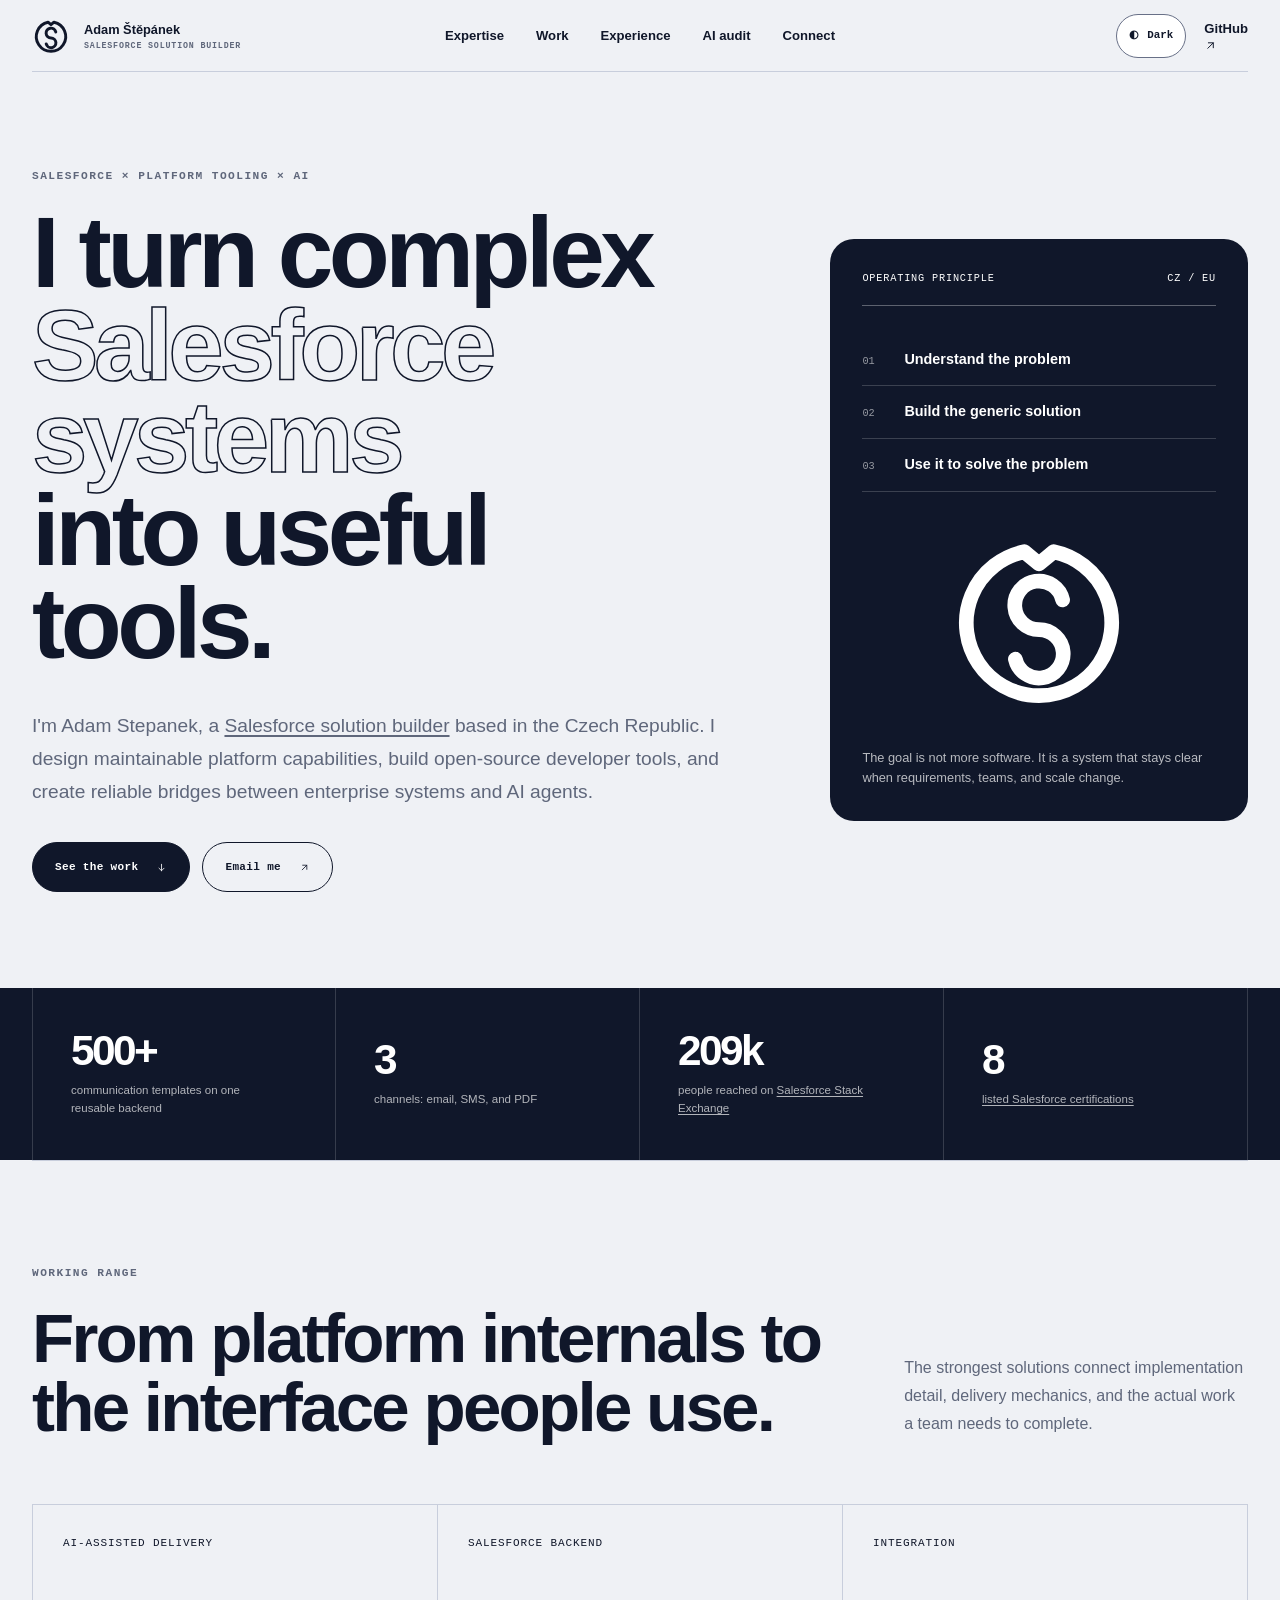
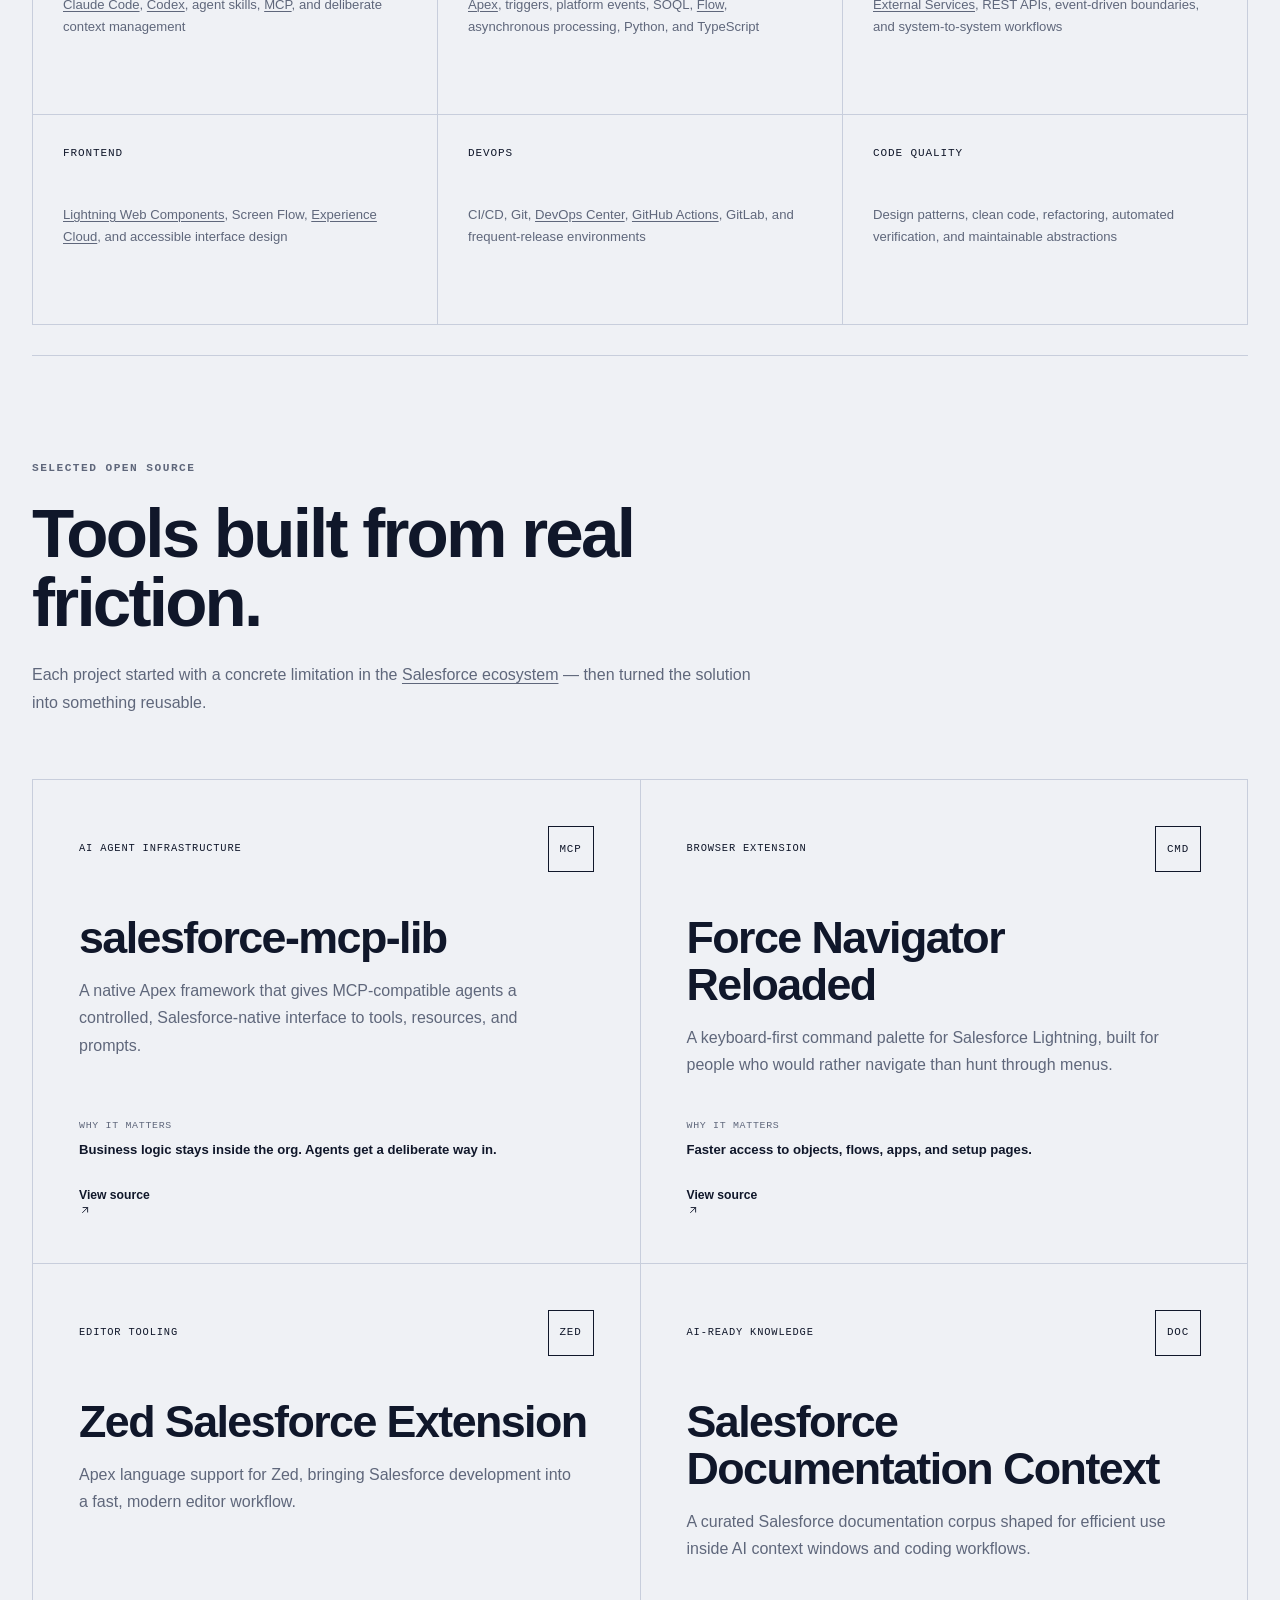
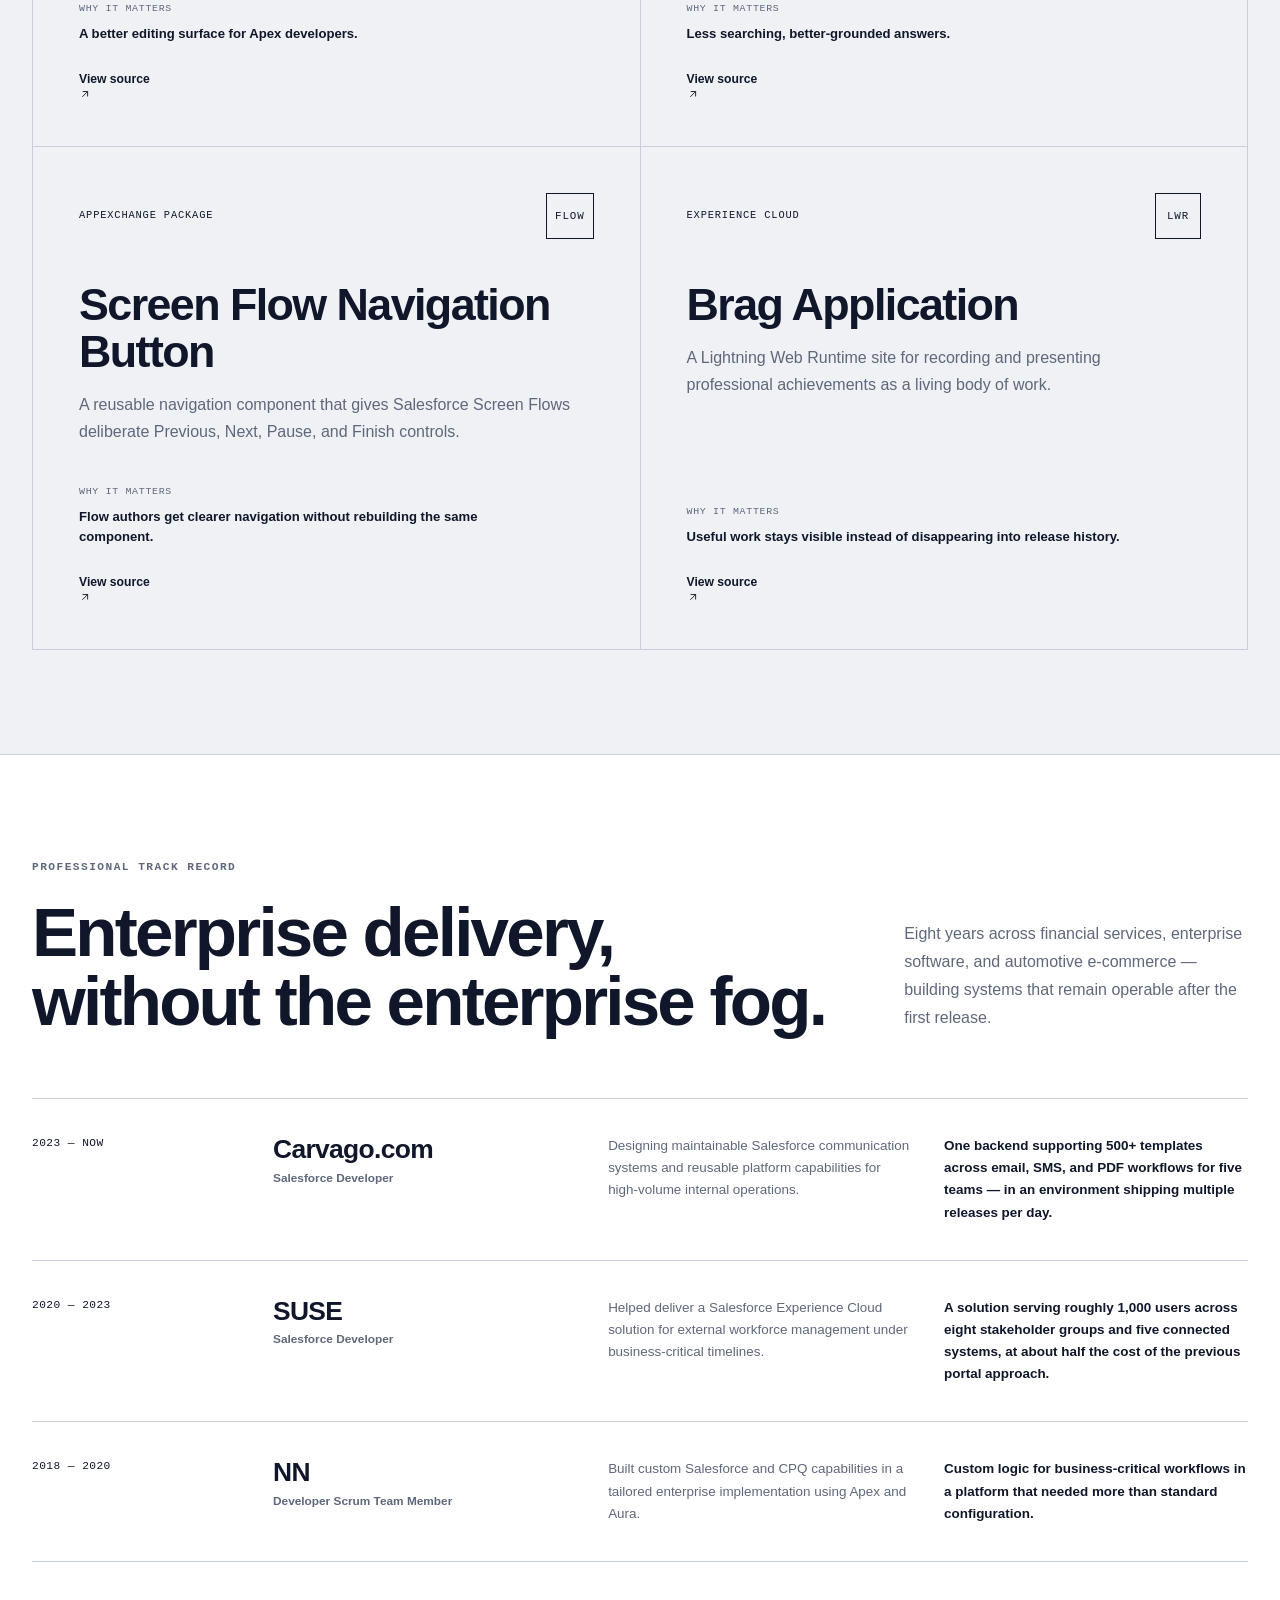
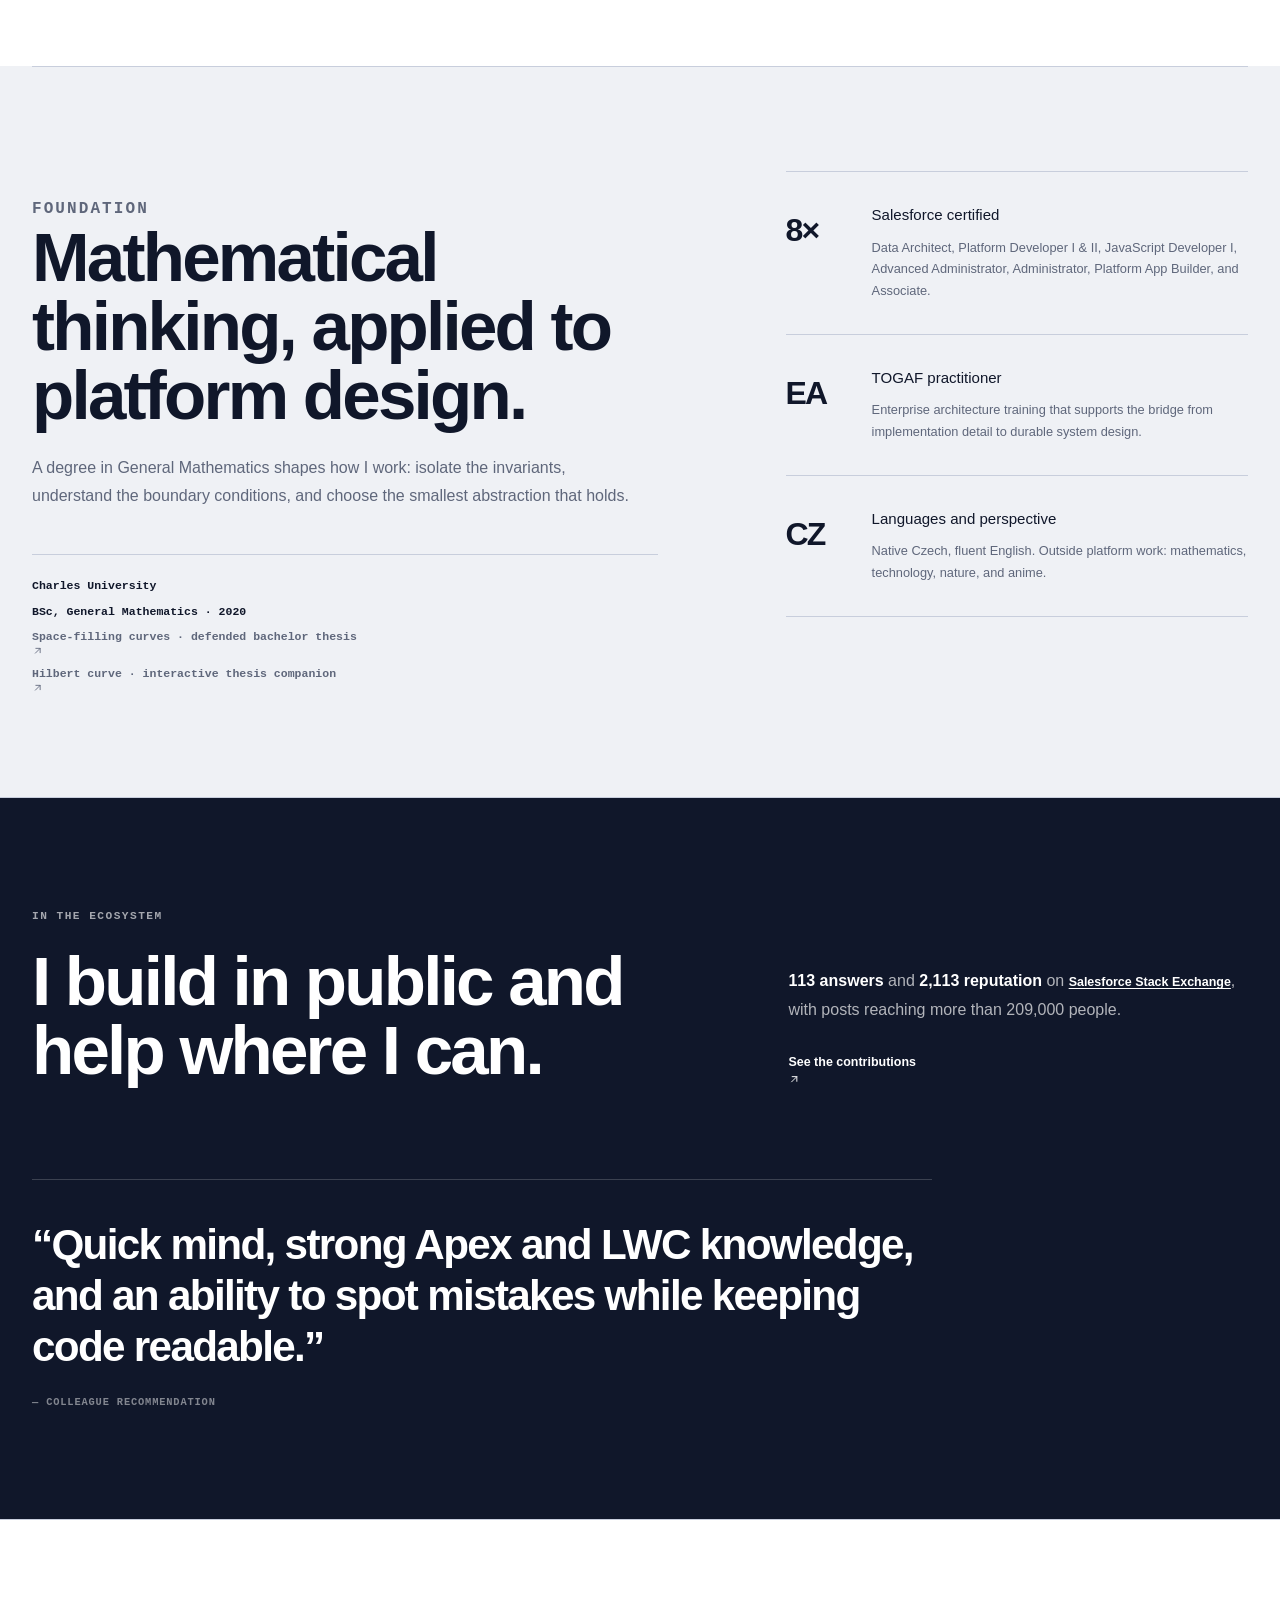
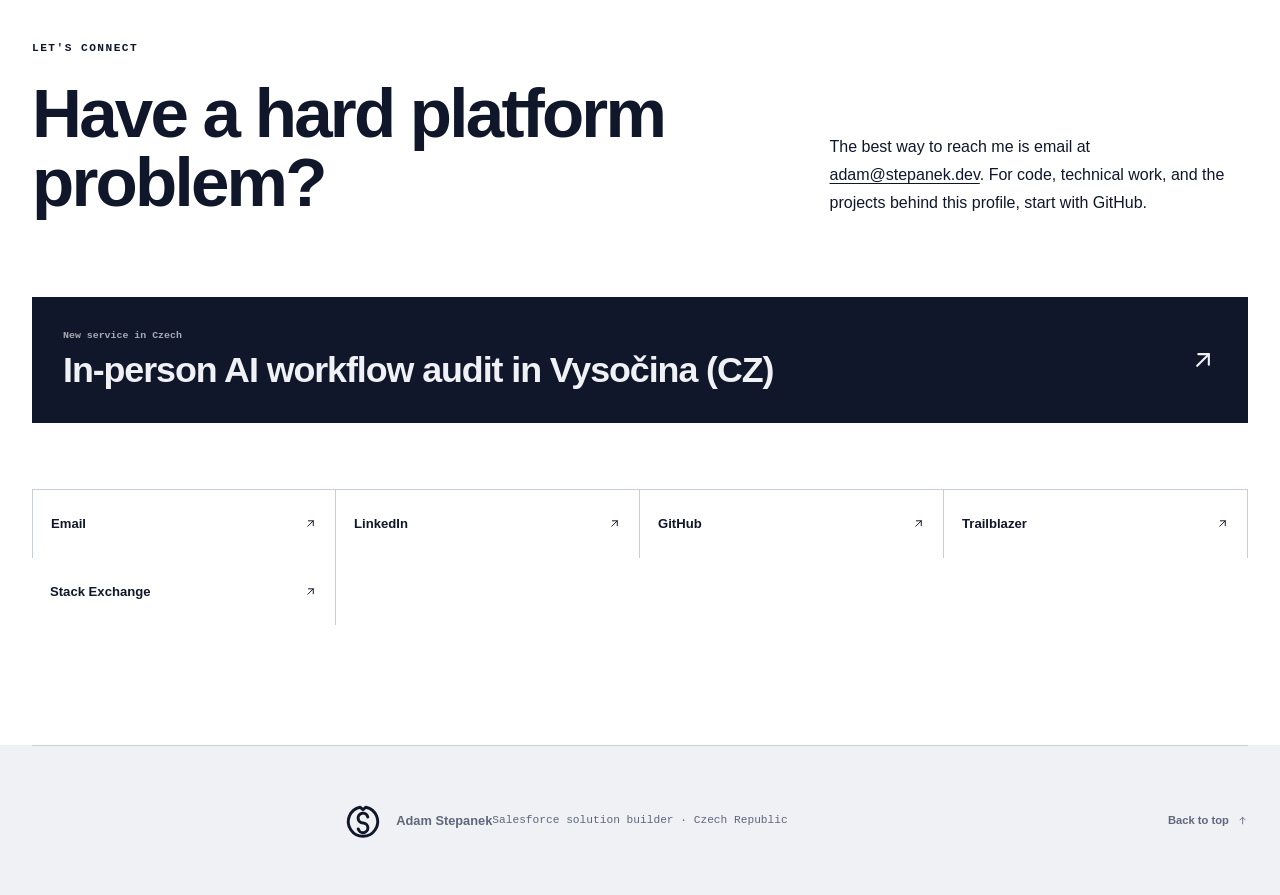
==== commit 1ac2de20: "Deploy dcc7dd56b411c60acea3fc921e780892c7b81df6 Co-Authored-By: codex <codex@openai.com>" ====
--- a/index.html
+++ b/index.html
@@ -6,7 +6,7 @@
       document.documentElement.dataset.theme = savedTheme;
     }
   } catch {}
-</script></head><body><main><script type="application/ld+json">{"@context":"https://schema.org","@type":"Person","name":"Adam Stepanek","alternateName":"Adam Štěpánek","url":"https://www.stepanek.dev","image":"https://github.com/Damecek.png","jobTitle":"Salesforce Solution Builder","description":"Salesforce solution builder focused on AI-assisted workflows, platform tooling, and maintainable enterprise delivery.","address":{"@type":"PostalAddress","addressCountry":"CZ"},"worksFor":{"@type":"Organization","name":"Carvago.com"},"alumniOf":{"@type":"CollegeOrUniversity","name":"Charles University","url":"https://www.mff.cuni.cz/en"},"knowsAbout":["Salesforce","Apex","Lightning Web Components","Model Context Protocol","AI-assisted software development","Salesforce architecture","Developer tooling","Experience Cloud"],"sameAs":["https://github.com/Damecek","https://www.linkedin.com/in/adam-stepanek-cz","https://www.salesforce.com/trailblazer/adamstepanek","https://salesforce.stackexchange.com/users/96748/damecek"]}</script><header class="site-header shell"><a class="identity" href="#top" aria-label="Adam Stepanek, home"><svg class="identity-mark" viewBox="0 0 256 256" aria-hidden="true" focusable="false"><path d="M128 51.707913 108 35.041246A99 99 0 1 0 148 35.041246Z" fill="none" stroke="currentColor" stroke-width="20" stroke-linecap="round" stroke-linejoin="round"></path><path d="M160.172621 100.656809A33 33 0 1 0 128 141A33 33 0 1 1 95.827379 181.343191" fill="none" stroke="currentColor" stroke-width="20" stroke-linecap="round" stroke-linejoin="round"></path></svg><span class="identity-copy">Adam Štěpánek<small>Salesforce solution builder</small></span></a><nav aria-label="Primary navigation"><a href="#capabilities">Expertise</a><a href="#work">Work</a><a href="#experience">Experience</a><a href="https://www.stepanek.dev/consulting/">AI audit</a><a href="#connect">Connect</a></nav><div class="header-actions"><button class="theme-toggle" type="button" aria-label="Switch to dark mode" title="Switch to dark mode"><svg class="theme-icon" viewBox="0 0 24 24" fill="none" stroke="currentColor" stroke-width="1.8" stroke-linecap="round" stroke-linejoin="round" aria-hidden="true" focusable="false"><path d="M20 15.2A8.2 8.2 0 0 1 8.8 4a8.2 8.2 0 1 0 11.2 11.2Z"></path></svg><span class="theme-label">Dark</span></button><a class="header-link" href="https://github.com/Damecek">GitHub <svg class="inline-icon" viewBox="0 0 24 24" fill="none" stroke="currentColor" stroke-width="1.8" stroke-linecap="round" stroke-linejoin="round" aria-hidden="true" focusable="false"><path d="M7 17 17 7"></path><path d="M8 7h9v9"></path></svg></a></div></header><section class="hero shell" id="top"><div class="hero-copy"><p class="eyebrow">Salesforce × Platform tooling × AI</p><h1>I turn complex<span>Salesforce systems</span>into useful tools.</h1><p class="hero-intro">I&#x27;m Adam Stepanek, a<!-- --> <a class="text-link" href="https://www.salesforce.com/trailblazer/adamstepanek">Salesforce solution builder</a> <!-- -->based in the Czech Republic. I design maintainable platform capabilities, build open-source developer tools, and create reliable bridges between enterprise systems and AI agents.</p><div class="hero-actions"><a class="button button-primary" href="#work">See the work <svg class="inline-icon" viewBox="0 0 24 24" fill="none" stroke="currentColor" stroke-width="1.8" stroke-linecap="round" stroke-linejoin="round" aria-hidden="true" focusable="false"><path d="M12 5v14"></path><path d="m6.5 13.5 5.5 5.5 5.5-5.5"></path></svg></a><a class="button button-quiet" href="https://www.linkedin.com/in/adam-stepanek-cz">LinkedIn <svg class="inline-icon" viewBox="0 0 24 24" fill="none" stroke="currentColor" stroke-width="1.8" stroke-linecap="round" stroke-linejoin="round" aria-hidden="true" focusable="false"><path d="M7 17 17 7"></path><path d="M8 7h9v9"></path></svg></a></div></div><aside class="method-card" aria-label="Working principle"><div class="method-topline"><span>Operating principle</span><span>CZ / EU</span></div><ol><li><span>01</span><strong>Understand the problem</strong></li><li><span>02</span><strong>Build the generic solution</strong></li><li><span>03</span><strong>Use it to solve the problem</strong></li></ol><svg class="method-mark" viewBox="0 0 256 256" aria-hidden="true" focusable="false"><path d="M128 51.707913 108 35.041246A99 99 0 1 0 148 35.041246Z" fill="none" stroke="currentColor" stroke-width="20" stroke-linecap="round" stroke-linejoin="round"></path><path d="M160.172621 100.656809A33 33 0 1 0 128 141A33 33 0 1 1 95.827379 181.343191" fill="none" stroke="currentColor" stroke-width="20" stroke-linecap="round" stroke-linejoin="round"></path></svg><p>The goal is not more software. It is a system that stays clear when requirements, teams, and scale change.</p></aside></section><section class="proof-band" aria-label="Selected results"><div class="shell proof-grid"><div><strong>500+</strong><span>communication templates on one reusable backend</span></div><div><strong>3</strong><span>channels: email, SMS, and PDF</span></div><div><strong>209k</strong><span>people reached on<!-- --> <a class="text-link" href="https://salesforce.stackexchange.com/users/96748/damecek">Salesforce Stack Exchange</a></span></div><div><strong>8</strong><span><a class="text-link" href="https://www.salesforce.com/trailblazer/adamstepanek">listed Salesforce certifications</a></span></div></div></section><section class="section shell capabilities-section" id="capabilities"><div class="section-heading split-heading"><div><p class="eyebrow">Working range</p><h2>From platform internals to the interface people use.</h2></div><p>The strongest solutions connect implementation detail, delivery mechanics, and the actual work a team needs to complete.</p></div><div class="capability-grid"><article><h3>AI-assisted delivery</h3><p><a class="text-link" href="https://www.anthropic.com/claude-code">Claude Code</a>, <a class="text-link" href="https://openai.com/codex/">Codex</a>, agent skills, <a class="text-link" href="https://modelcontextprotocol.io/">MCP</a>, and deliberate context management</p></article><article><h3>Salesforce backend</h3><p><a class="text-link" href="https://developer.salesforce.com/docs/atlas.en-us.apexcode.meta/apexcode/apex_intro.htm">Apex</a>, triggers, platform events, SOQL,<!-- --> <a class="text-link" href="https://help.salesforce.com/s/articleView?id=sf.flow.htm&amp;type=5">Flow</a>, asynchronous processing, Python, and TypeScript</p></article><article><h3>Integration</h3><p><a class="text-link" href="https://help.salesforce.com/s/articleView?id=platform.external_services.htm&amp;type=5">External Services</a>, REST APIs, event-driven boundaries, and system-to-system workflows</p></article><article><h3>Frontend</h3><p><a class="text-link" href="https://developer.salesforce.com/docs/platform/lwc/overview">Lightning Web Components</a>, Screen Flow,<!-- --> <a class="text-link" href="https://help.salesforce.com/s/articleView?id=sf.exp_cloud_basics_what.htm&amp;language=en_US">Experience Cloud</a>, and accessible interface design</p></article><article><h3>DevOps</h3><p>CI/CD, Git,<!-- --> <a class="text-link" href="https://trailhead.salesforce.com/content/learn/modules/devops-center-quick-look">DevOps Center</a>, <a class="text-link" href="https://github.com/features/actions">GitHub Actions</a>, GitLab, and frequent-release environments</p></article><article><h3>Code quality</h3><p>Design patterns, clean code, refactoring, automated verification, and maintainable abstractions</p></article></div></section><section class="section shell" id="work"><div class="section-heading"><p class="eyebrow">Selected open source</p><h2>Tools built from real friction.</h2><p>Each project started with a concrete limitation in the<!-- --> <a class="text-link" href="https://developer.salesforce.com/">Salesforce ecosystem</a> <!-- -->— then turned the solution into something reusable.</p></div><div class="project-grid"><a class="project-card" href="https://github.com/Damecek/salesforce-mcp-lib"><div class="project-meta"><span>AI agent infrastructure</span><span class="project-mark">MCP</span></div><h3>salesforce-mcp-lib</h3><p>A native Apex framework that gives MCP-compatible agents a controlled, Salesforce-native interface to tools, resources, and prompts.</p><div class="project-outcome"><span>Why it matters</span><strong>Business logic stays inside the org. Agents get a deliberate way in.</strong></div><span class="project-link">View source <svg class="inline-icon" viewBox="0 0 24 24" fill="none" stroke="currentColor" stroke-width="1.8" stroke-linecap="round" stroke-linejoin="round" aria-hidden="true" focusable="false"><path d="M7 17 17 7"></path><path d="M8 7h9v9"></path></svg></span></a><a class="project-card" href="https://github.com/Damecek/force-navigator-reloaded"><div class="project-meta"><span>Browser extension</span><span class="project-mark">CMD</span></div><h3>Force Navigator Reloaded</h3><p>A keyboard-first command palette for Salesforce Lightning, built for people who would rather navigate than hunt through menus.</p><div class="project-outcome"><span>Why it matters</span><strong>Faster access to objects, flows, apps, and setup pages.</strong></div><span class="project-link">View source <svg class="inline-icon" viewBox="0 0 24 24" fill="none" stroke="currentColor" stroke-width="1.8" stroke-linecap="round" stroke-linejoin="round" aria-hidden="true" focusable="false"><path d="M7 17 17 7"></path><path d="M8 7h9v9"></path></svg></span></a><a class="project-card" href="https://github.com/Damecek/zed-salesforce-extension"><div class="project-meta"><span>Editor tooling</span><span class="project-mark">ZED</span></div><h3>Zed Salesforce Extension</h3><p>Apex language support for Zed, bringing Salesforce development into a fast, modern editor workflow.</p><div class="project-outcome"><span>Why it matters</span><strong>A better editing surface for Apex developers.</strong></div><span class="project-link">View source <svg class="inline-icon" viewBox="0 0 24 24" fill="none" stroke="currentColor" stroke-width="1.8" stroke-linecap="round" stroke-linejoin="round" aria-hidden="true" focusable="false"><path d="M7 17 17 7"></path><path d="M8 7h9v9"></path></svg></span></a><a class="project-card" href="https://github.com/Damecek/salesforce-documentation-context"><div class="project-meta"><span>AI-ready knowledge</span><span class="project-mark">DOC</span></div><h3>Salesforce Documentation Context</h3><p>A curated Salesforce documentation corpus shaped for efficient use inside AI context windows and coding workflows.</p><div class="project-outcome"><span>Why it matters</span><strong>Less searching, better-grounded answers.</strong></div><span class="project-link">View source <svg class="inline-icon" viewBox="0 0 24 24" fill="none" stroke="currentColor" stroke-width="1.8" stroke-linecap="round" stroke-linejoin="round" aria-hidden="true" focusable="false"><path d="M7 17 17 7"></path><path d="M8 7h9v9"></path></svg></span></a><a class="project-card" href="https://appexchange.salesforce.com/appxListingDetail?listingId=a0N3u00000RMYTpEAP"><div class="project-meta"><span>AppExchange package</span><span class="project-mark">FLOW</span></div><h3>Screen Flow Navigation Button</h3><p>A reusable navigation component that gives Salesforce Screen Flows deliberate Previous, Next, Pause, and Finish controls.</p><div class="project-outcome"><span>Why it matters</span><strong>Flow authors get clearer navigation without rebuilding the same component.</strong></div><span class="project-link">View source <svg class="inline-icon" viewBox="0 0 24 24" fill="none" stroke="currentColor" stroke-width="1.8" stroke-linecap="round" stroke-linejoin="round" aria-hidden="true" focusable="false"><path d="M7 17 17 7"></path><path d="M8 7h9v9"></path></svg></span></a><a class="project-card" href="https://brag-app-dev-ed.my.site.com/"><div class="project-meta"><span>Experience Cloud</span><span class="project-mark">LWR</span></div><h3>Brag Application</h3><p>A Lightning Web Runtime site for recording and presenting professional achievements as a living body of work.</p><div class="project-outcome"><span>Why it matters</span><strong>Useful work stays visible instead of disappearing into release history.</strong></div><span class="project-link">View source <svg class="inline-icon" viewBox="0 0 24 24" fill="none" stroke="currentColor" stroke-width="1.8" stroke-linecap="round" stroke-linejoin="round" aria-hidden="true" focusable="false"><path d="M7 17 17 7"></path><path d="M8 7h9v9"></path></svg></span></a></div></section><section class="section experience-section" id="experience"><div class="shell"><div class="section-heading split-heading"><div><p class="eyebrow">Professional track record</p><h2>Enterprise delivery, without the enterprise fog.</h2></div><p>Eight years across financial services, enterprise software, and automotive e-commerce — building systems that remain operable after the first release.</p></div><div class="timeline"><article class="timeline-row"><p class="timeline-period">2023 — now</p><div class="timeline-role"><h3><a href="https://carvago.com/">Carvago.com</a></h3><p>Salesforce Developer</p></div><div class="timeline-body"><p>Designing maintainable Salesforce communication systems and reusable platform capabilities for high-volume internal operations.</p><p class="timeline-proof">One backend supporting 500+ templates across email, SMS, and PDF workflows for five teams — in an environment shipping multiple releases per day.</p></div></article><article class="timeline-row"><p class="timeline-period">2020 — 2023</p><div class="timeline-role"><h3><a href="https://www.suse.com/">SUSE</a></h3><p>Salesforce Developer</p></div><div class="timeline-body"><p>Helped deliver a Salesforce Experience Cloud solution for external workforce management under business-critical timelines.</p><p class="timeline-proof">A solution serving roughly 1,000 users across eight stakeholder groups and five connected systems, at about half the cost of the previous portal approach.</p></div></article><article class="timeline-row"><p class="timeline-period">2018 — 2020</p><div class="timeline-role"><h3><a href="https://www.nn.cz/">NN</a></h3><p>Developer Scrum Team Member</p></div><div class="timeline-body"><p>Built custom Salesforce and CPQ capabilities in a tailored enterprise implementation using Apex and Aura.</p><p class="timeline-proof">Custom logic for business-critical workflows in a platform that needed more than standard configuration.</p></div></article></div></div></section><section class="section shell credentials-section"><div class="credential-main"><p class="eyebrow">Foundation</p><h2>Mathematical thinking, applied to platform design.</h2><p>A degree in General Mathematics shapes how I work: isolate the invariants, understand the boundary conditions, and choose the smallest abstraction that holds.</p><div class="education-line"><a href="https://www.mff.cuni.cz/en">Charles University</a><strong>BSc, General Mathematics · 2020</strong><a href="https://dspace.cuni.cz/handle/20.500.11956/119285">Space-filling curves · defended bachelor thesis <svg class="inline-icon" viewBox="0 0 24 24" fill="none" stroke="currentColor" stroke-width="1.8" stroke-linecap="round" stroke-linejoin="round" aria-hidden="true" focusable="false"><path d="M7 17 17 7"></path><path d="M8 7h9v9"></path></svg></a><a href="https://damecek.github.io/bakalarska_prace/">Hilbert curve · interactive thesis companion <svg class="inline-icon" viewBox="0 0 24 24" fill="none" stroke="currentColor" stroke-width="1.8" stroke-linecap="round" stroke-linejoin="round" aria-hidden="true" focusable="false"><path d="M7 17 17 7"></path><path d="M8 7h9v9"></path></svg></a></div></div><div class="credential-list"><div><span class="credential-count">8×</span><h3><a href="https://www.salesforce.com/trailblazer/adamstepanek">Salesforce certified</a></h3><p>Data Architect, Platform Developer I &amp; II, JavaScript Developer I, Advanced Administrator, Administrator, Platform App Builder, and Associate.</p></div><div><span class="credential-count">EA</span><h3><a href="https://www.opengroup.org/togaf-standard-10th-edition-downloads">TOGAF practitioner</a></h3><p>Enterprise architecture training that supports the bridge from implementation detail to durable system design.</p></div><div><span class="credential-count">CZ</span><h3>Languages and perspective</h3><p>Native Czech, fluent English. Outside platform work: mathematics, technology, nature, and anime.</p></div></div></section><section class="section community-section"><div class="shell community-grid"><div><p class="eyebrow">In the ecosystem</p><h2>I build in public and help where I can.</h2></div><div class="community-proof"><p><strong>113 answers</strong> and <strong>2,113 reputation</strong> <!-- -->on<!-- --> <a class="text-link" href="https://salesforce.stackexchange.com/users/96748/damecek">Salesforce Stack Exchange</a>, with posts reaching more than 209,000 people.</p><a href="https://salesforce.stackexchange.com/users/96748/damecek">See the contributions <svg class="inline-icon" viewBox="0 0 24 24" fill="none" stroke="currentColor" stroke-width="1.8" stroke-linecap="round" stroke-linejoin="round" aria-hidden="true" focusable="false"><path d="M7 17 17 7"></path><path d="M8 7h9v9"></path></svg></a></div><blockquote>“Quick mind, strong Apex and LWC knowledge, and an ability to spot mistakes while keeping code readable.”<cite>— Colleague recommendation</cite></blockquote></div></section><section class="connect-section" id="connect"><div class="shell connect-grid"><div><p class="eyebrow">Let&#x27;s connect</p><h2>Have a hard platform problem?</h2></div><p>The best place to reach me is LinkedIn. For code, technical work, and the projects behind this profile, start with GitHub.</p><a class="consulting-offer-link" href="https://www.stepanek.dev/consulting/"><span><small>New service in Czech</small><strong>In-person AI workflow audit in Vysočina (CZ)</strong></span><svg class="inline-icon" viewBox="0 0 24 24" fill="none" stroke="currentColor" stroke-width="1.8" stroke-linecap="round" stroke-linejoin="round" aria-hidden="true" focusable="false"><path d="M7 17 17 7"></path><path d="M8 7h9v9"></path></svg></a><div class="connect-links"><a href="https://www.linkedin.com/in/adam-stepanek-cz"><span>LinkedIn</span><svg class="inline-icon" viewBox="0 0 24 24" fill="none" stroke="currentColor" stroke-width="1.8" stroke-linecap="round" stroke-linejoin="round" aria-hidden="true" focusable="false"><path d="M7 17 17 7"></path><path d="M8 7h9v9"></path></svg></a><a href="https://github.com/Damecek"><span>GitHub</span><svg class="inline-icon" viewBox="0 0 24 24" fill="none" stroke="currentColor" stroke-width="1.8" stroke-linecap="round" stroke-linejoin="round" aria-hidden="true" focusable="false"><path d="M7 17 17 7"></path><path d="M8 7h9v9"></path></svg></a><a href="https://www.salesforce.com/trailblazer/adamstepanek"><span>Trailblazer</span><svg class="inline-icon" viewBox="0 0 24 24" fill="none" stroke="currentColor" stroke-width="1.8" stroke-linecap="round" stroke-linejoin="round" aria-hidden="true" focusable="false"><path d="M7 17 17 7"></path><path d="M8 7h9v9"></path></svg></a><a href="https://salesforce.stackexchange.com/users/96748/damecek"><span>Stack Exchange</span><svg class="inline-icon" viewBox="0 0 24 24" fill="none" stroke="currentColor" stroke-width="1.8" stroke-linecap="round" stroke-linejoin="round" aria-hidden="true" focusable="false"><path d="M7 17 17 7"></path><path d="M8 7h9v9"></path></svg></a></div></div></section><footer class="site-footer shell"><a class="identity" href="#top" aria-label="Adam Stepanek, back to top"><svg class="identity-mark" viewBox="0 0 256 256" aria-hidden="true" focusable="false"><path d="M128 51.707913 108 35.041246A99 99 0 1 0 148 35.041246Z" fill="none" stroke="currentColor" stroke-width="20" stroke-linecap="round" stroke-linejoin="round"></path><path d="M160.172621 100.656809A33 33 0 1 0 128 141A33 33 0 1 1 95.827379 181.343191" fill="none" stroke="currentColor" stroke-width="20" stroke-linecap="round" stroke-linejoin="round"></path></svg><span>Adam Stepanek</span></a><p>Salesforce solution builder · Czech Republic</p><a class="back-to-top" href="#top">Back to top <svg class="inline-icon" viewBox="0 0 24 24" fill="none" stroke="currentColor" stroke-width="1.8" stroke-linecap="round" stroke-linejoin="round" aria-hidden="true" focusable="false"><path d="M12 19V5"></path><path d="m6.5 10.5 5.5-5.5 5.5 5.5"></path></svg></a></footer></main><script>
+</script></head><body><main><script type="application/ld+json">{"@context":"https://schema.org","@type":"Person","name":"Adam Stepanek","alternateName":"Adam Štěpánek","url":"https://www.stepanek.dev","email":"adam@stepanek.dev","image":"https://github.com/Damecek.png","jobTitle":"Salesforce Solution Builder","description":"Salesforce solution builder focused on AI-assisted workflows, platform tooling, and maintainable enterprise delivery.","address":{"@type":"PostalAddress","addressCountry":"CZ"},"worksFor":{"@type":"Organization","name":"Carvago.com"},"alumniOf":{"@type":"CollegeOrUniversity","name":"Charles University","url":"https://www.mff.cuni.cz/en"},"knowsAbout":["Salesforce","Apex","Lightning Web Components","Model Context Protocol","AI-assisted software development","Salesforce architecture","Developer tooling","Experience Cloud"],"sameAs":["https://github.com/Damecek","https://www.linkedin.com/in/adam-stepanek-cz","https://www.salesforce.com/trailblazer/adamstepanek","https://salesforce.stackexchange.com/users/96748/damecek"]}</script><header class="site-header shell"><a class="identity" href="#top" aria-label="Adam Stepanek, home"><svg class="identity-mark" viewBox="0 0 256 256" aria-hidden="true" focusable="false"><path d="M128 51.707913 108 35.041246A99 99 0 1 0 148 35.041246Z" fill="none" stroke="currentColor" stroke-width="20" stroke-linecap="round" stroke-linejoin="round"></path><path d="M160.172621 100.656809A33 33 0 1 0 128 141A33 33 0 1 1 95.827379 181.343191" fill="none" stroke="currentColor" stroke-width="20" stroke-linecap="round" stroke-linejoin="round"></path></svg><span class="identity-copy">Adam Štěpánek<small>Salesforce solution builder</small></span></a><nav aria-label="Primary navigation"><a href="#capabilities">Expertise</a><a href="#work">Work</a><a href="#experience">Experience</a><a href="https://www.stepanek.dev/consulting/">AI audit</a><a href="#connect">Connect</a></nav><div class="header-actions"><button class="theme-toggle" type="button" aria-label="Switch to dark mode" title="Switch to dark mode"><svg class="theme-icon" viewBox="0 0 24 24" fill="none" stroke="currentColor" stroke-width="1.8" stroke-linecap="round" stroke-linejoin="round" aria-hidden="true" focusable="false"><path d="M20 15.2A8.2 8.2 0 0 1 8.8 4a8.2 8.2 0 1 0 11.2 11.2Z"></path></svg><span class="theme-label">Dark</span></button><a class="header-link" href="https://github.com/Damecek">GitHub <svg class="inline-icon" viewBox="0 0 24 24" fill="none" stroke="currentColor" stroke-width="1.8" stroke-linecap="round" stroke-linejoin="round" aria-hidden="true" focusable="false"><path d="M7 17 17 7"></path><path d="M8 7h9v9"></path></svg></a></div></header><section class="hero shell" id="top"><div class="hero-copy"><p class="eyebrow">Salesforce × Platform tooling × AI</p><h1>I turn complex<span>Salesforce systems</span>into useful tools.</h1><p class="hero-intro">I&#x27;m Adam Stepanek, a<!-- --> <a class="text-link" href="https://www.salesforce.com/trailblazer/adamstepanek">Salesforce solution builder</a> <!-- -->based in the Czech Republic. I design maintainable platform capabilities, build open-source developer tools, and create reliable bridges between enterprise systems and AI agents.</p><div class="hero-actions"><a class="button button-primary" href="#work">See the work <svg class="inline-icon" viewBox="0 0 24 24" fill="none" stroke="currentColor" stroke-width="1.8" stroke-linecap="round" stroke-linejoin="round" aria-hidden="true" focusable="false"><path d="M12 5v14"></path><path d="m6.5 13.5 5.5 5.5 5.5-5.5"></path></svg></a><a class="button button-quiet" href="mailto:adam@stepanek.dev">Email me <svg class="inline-icon" viewBox="0 0 24 24" fill="none" stroke="currentColor" stroke-width="1.8" stroke-linecap="round" stroke-linejoin="round" aria-hidden="true" focusable="false"><path d="M7 17 17 7"></path><path d="M8 7h9v9"></path></svg></a></div></div><aside class="method-card" aria-label="Working principle"><div class="method-topline"><span>Operating principle</span><span>CZ / EU</span></div><ol><li><span>01</span><strong>Understand the problem</strong></li><li><span>02</span><strong>Build the generic solution</strong></li><li><span>03</span><strong>Use it to solve the problem</strong></li></ol><svg class="method-mark" viewBox="0 0 256 256" aria-hidden="true" focusable="false"><path d="M128 51.707913 108 35.041246A99 99 0 1 0 148 35.041246Z" fill="none" stroke="currentColor" stroke-width="20" stroke-linecap="round" stroke-linejoin="round"></path><path d="M160.172621 100.656809A33 33 0 1 0 128 141A33 33 0 1 1 95.827379 181.343191" fill="none" stroke="currentColor" stroke-width="20" stroke-linecap="round" stroke-linejoin="round"></path></svg><p>The goal is not more software. It is a system that stays clear when requirements, teams, and scale change.</p></aside></section><section class="proof-band" aria-label="Selected results"><div class="shell proof-grid"><div><strong>500+</strong><span>communication templates on one reusable backend</span></div><div><strong>3</strong><span>channels: email, SMS, and PDF</span></div><div><strong>209k</strong><span>people reached on<!-- --> <a class="text-link" href="https://salesforce.stackexchange.com/users/96748/damecek">Salesforce Stack Exchange</a></span></div><div><strong>8</strong><span><a class="text-link" href="https://www.salesforce.com/trailblazer/adamstepanek">listed Salesforce certifications</a></span></div></div></section><section class="section shell capabilities-section" id="capabilities"><div class="section-heading split-heading"><div><p class="eyebrow">Working range</p><h2>From platform internals to the interface people use.</h2></div><p>The strongest solutions connect implementation detail, delivery mechanics, and the actual work a team needs to complete.</p></div><div class="capability-grid"><article><h3>AI-assisted delivery</h3><p><a class="text-link" href="https://www.anthropic.com/claude-code">Claude Code</a>, <a class="text-link" href="https://openai.com/codex/">Codex</a>, agent skills, <a class="text-link" href="https://modelcontextprotocol.io/">MCP</a>, and deliberate context management</p></article><article><h3>Salesforce backend</h3><p><a class="text-link" href="https://developer.salesforce.com/docs/atlas.en-us.apexcode.meta/apexcode/apex_intro.htm">Apex</a>, triggers, platform events, SOQL,<!-- --> <a class="text-link" href="https://help.salesforce.com/s/articleView?id=sf.flow.htm&amp;type=5">Flow</a>, asynchronous processing, Python, and TypeScript</p></article><article><h3>Integration</h3><p><a class="text-link" href="https://help.salesforce.com/s/articleView?id=platform.external_services.htm&amp;type=5">External Services</a>, REST APIs, event-driven boundaries, and system-to-system workflows</p></article><article><h3>Frontend</h3><p><a class="text-link" href="https://developer.salesforce.com/docs/platform/lwc/overview">Lightning Web Components</a>, Screen Flow,<!-- --> <a class="text-link" href="https://help.salesforce.com/s/articleView?id=sf.exp_cloud_basics_what.htm&amp;language=en_US">Experience Cloud</a>, and accessible interface design</p></article><article><h3>DevOps</h3><p>CI/CD, Git,<!-- --> <a class="text-link" href="https://trailhead.salesforce.com/content/learn/modules/devops-center-quick-look">DevOps Center</a>, <a class="text-link" href="https://github.com/features/actions">GitHub Actions</a>, GitLab, and frequent-release environments</p></article><article><h3>Code quality</h3><p>Design patterns, clean code, refactoring, automated verification, and maintainable abstractions</p></article></div></section><section class="section shell" id="work"><div class="section-heading"><p class="eyebrow">Selected open source</p><h2>Tools built from real friction.</h2><p>Each project started with a concrete limitation in the<!-- --> <a class="text-link" href="https://developer.salesforce.com/">Salesforce ecosystem</a> <!-- -->— then turned the solution into something reusable.</p></div><div class="project-grid"><a class="project-card" href="https://github.com/Damecek/salesforce-mcp-lib"><div class="project-meta"><span>AI agent infrastructure</span><span class="project-mark">MCP</span></div><h3>salesforce-mcp-lib</h3><p>A native Apex framework that gives MCP-compatible agents a controlled, Salesforce-native interface to tools, resources, and prompts.</p><div class="project-outcome"><span>Why it matters</span><strong>Business logic stays inside the org. Agents get a deliberate way in.</strong></div><span class="project-link">View source <svg class="inline-icon" viewBox="0 0 24 24" fill="none" stroke="currentColor" stroke-width="1.8" stroke-linecap="round" stroke-linejoin="round" aria-hidden="true" focusable="false"><path d="M7 17 17 7"></path><path d="M8 7h9v9"></path></svg></span></a><a class="project-card" href="https://github.com/Damecek/force-navigator-reloaded"><div class="project-meta"><span>Browser extension</span><span class="project-mark">CMD</span></div><h3>Force Navigator Reloaded</h3><p>A keyboard-first command palette for Salesforce Lightning, built for people who would rather navigate than hunt through menus.</p><div class="project-outcome"><span>Why it matters</span><strong>Faster access to objects, flows, apps, and setup pages.</strong></div><span class="project-link">View source <svg class="inline-icon" viewBox="0 0 24 24" fill="none" stroke="currentColor" stroke-width="1.8" stroke-linecap="round" stroke-linejoin="round" aria-hidden="true" focusable="false"><path d="M7 17 17 7"></path><path d="M8 7h9v9"></path></svg></span></a><a class="project-card" href="https://github.com/Damecek/zed-salesforce-extension"><div class="project-meta"><span>Editor tooling</span><span class="project-mark">ZED</span></div><h3>Zed Salesforce Extension</h3><p>Apex language support for Zed, bringing Salesforce development into a fast, modern editor workflow.</p><div class="project-outcome"><span>Why it matters</span><strong>A better editing surface for Apex developers.</strong></div><span class="project-link">View source <svg class="inline-icon" viewBox="0 0 24 24" fill="none" stroke="currentColor" stroke-width="1.8" stroke-linecap="round" stroke-linejoin="round" aria-hidden="true" focusable="false"><path d="M7 17 17 7"></path><path d="M8 7h9v9"></path></svg></span></a><a class="project-card" href="https://github.com/Damecek/salesforce-documentation-context"><div class="project-meta"><span>AI-ready knowledge</span><span class="project-mark">DOC</span></div><h3>Salesforce Documentation Context</h3><p>A curated Salesforce documentation corpus shaped for efficient use inside AI context windows and coding workflows.</p><div class="project-outcome"><span>Why it matters</span><strong>Less searching, better-grounded answers.</strong></div><span class="project-link">View source <svg class="inline-icon" viewBox="0 0 24 24" fill="none" stroke="currentColor" stroke-width="1.8" stroke-linecap="round" stroke-linejoin="round" aria-hidden="true" focusable="false"><path d="M7 17 17 7"></path><path d="M8 7h9v9"></path></svg></span></a><a class="project-card" href="https://appexchange.salesforce.com/appxListingDetail?listingId=a0N3u00000RMYTpEAP"><div class="project-meta"><span>AppExchange package</span><span class="project-mark">FLOW</span></div><h3>Screen Flow Navigation Button</h3><p>A reusable navigation component that gives Salesforce Screen Flows deliberate Previous, Next, Pause, and Finish controls.</p><div class="project-outcome"><span>Why it matters</span><strong>Flow authors get clearer navigation without rebuilding the same component.</strong></div><span class="project-link">View source <svg class="inline-icon" viewBox="0 0 24 24" fill="none" stroke="currentColor" stroke-width="1.8" stroke-linecap="round" stroke-linejoin="round" aria-hidden="true" focusable="false"><path d="M7 17 17 7"></path><path d="M8 7h9v9"></path></svg></span></a><a class="project-card" href="https://brag-app-dev-ed.my.site.com/"><div class="project-meta"><span>Experience Cloud</span><span class="project-mark">LWR</span></div><h3>Brag Application</h3><p>A Lightning Web Runtime site for recording and presenting professional achievements as a living body of work.</p><div class="project-outcome"><span>Why it matters</span><strong>Useful work stays visible instead of disappearing into release history.</strong></div><span class="project-link">View source <svg class="inline-icon" viewBox="0 0 24 24" fill="none" stroke="currentColor" stroke-width="1.8" stroke-linecap="round" stroke-linejoin="round" aria-hidden="true" focusable="false"><path d="M7 17 17 7"></path><path d="M8 7h9v9"></path></svg></span></a></div></section><section class="section experience-section" id="experience"><div class="shell"><div class="section-heading split-heading"><div><p class="eyebrow">Professional track record</p><h2>Enterprise delivery, without the enterprise fog.</h2></div><p>Eight years across financial services, enterprise software, and automotive e-commerce — building systems that remain operable after the first release.</p></div><div class="timeline"><article class="timeline-row"><p class="timeline-period">2023 — now</p><div class="timeline-role"><h3><a href="https://carvago.com/">Carvago.com</a></h3><p>Salesforce Developer</p></div><div class="timeline-body"><p>Designing maintainable Salesforce communication systems and reusable platform capabilities for high-volume internal operations.</p><p class="timeline-proof">One backend supporting 500+ templates across email, SMS, and PDF workflows for five teams — in an environment shipping multiple releases per day.</p></div></article><article class="timeline-row"><p class="timeline-period">2020 — 2023</p><div class="timeline-role"><h3><a href="https://www.suse.com/">SUSE</a></h3><p>Salesforce Developer</p></div><div class="timeline-body"><p>Helped deliver a Salesforce Experience Cloud solution for external workforce management under business-critical timelines.</p><p class="timeline-proof">A solution serving roughly 1,000 users across eight stakeholder groups and five connected systems, at about half the cost of the previous portal approach.</p></div></article><article class="timeline-row"><p class="timeline-period">2018 — 2020</p><div class="timeline-role"><h3><a href="https://www.nn.cz/">NN</a></h3><p>Developer Scrum Team Member</p></div><div class="timeline-body"><p>Built custom Salesforce and CPQ capabilities in a tailored enterprise implementation using Apex and Aura.</p><p class="timeline-proof">Custom logic for business-critical workflows in a platform that needed more than standard configuration.</p></div></article></div></div></section><section class="section shell credentials-section"><div class="credential-main"><p class="eyebrow">Foundation</p><h2>Mathematical thinking, applied to platform design.</h2><p>A degree in General Mathematics shapes how I work: isolate the invariants, understand the boundary conditions, and choose the smallest abstraction that holds.</p><div class="education-line"><a href="https://www.mff.cuni.cz/en">Charles University</a><strong>BSc, General Mathematics · 2020</strong><a href="https://dspace.cuni.cz/handle/20.500.11956/119285">Space-filling curves · defended bachelor thesis <svg class="inline-icon" viewBox="0 0 24 24" fill="none" stroke="currentColor" stroke-width="1.8" stroke-linecap="round" stroke-linejoin="round" aria-hidden="true" focusable="false"><path d="M7 17 17 7"></path><path d="M8 7h9v9"></path></svg></a><a href="https://damecek.github.io/bakalarska_prace/">Hilbert curve · interactive thesis companion <svg class="inline-icon" viewBox="0 0 24 24" fill="none" stroke="currentColor" stroke-width="1.8" stroke-linecap="round" stroke-linejoin="round" aria-hidden="true" focusable="false"><path d="M7 17 17 7"></path><path d="M8 7h9v9"></path></svg></a></div></div><div class="credential-list"><div><span class="credential-count">8×</span><h3><a href="https://www.salesforce.com/trailblazer/adamstepanek">Salesforce certified</a></h3><p>Data Architect, Platform Developer I &amp; II, JavaScript Developer I, Advanced Administrator, Administrator, Platform App Builder, and Associate.</p></div><div><span class="credential-count">EA</span><h3><a href="https://www.opengroup.org/togaf-standard-10th-edition-downloads">TOGAF practitioner</a></h3><p>Enterprise architecture training that supports the bridge from implementation detail to durable system design.</p></div><div><span class="credential-count">CZ</span><h3>Languages and perspective</h3><p>Native Czech, fluent English. Outside platform work: mathematics, technology, nature, and anime.</p></div></div></section><section class="section community-section"><div class="shell community-grid"><div><p class="eyebrow">In the ecosystem</p><h2>I build in public and help where I can.</h2></div><div class="community-proof"><p><strong>113 answers</strong> and <strong>2,113 reputation</strong> <!-- -->on<!-- --> <a class="text-link" href="https://salesforce.stackexchange.com/users/96748/damecek">Salesforce Stack Exchange</a>, with posts reaching more than 209,000 people.</p><a href="https://salesforce.stackexchange.com/users/96748/damecek">See the contributions <svg class="inline-icon" viewBox="0 0 24 24" fill="none" stroke="currentColor" stroke-width="1.8" stroke-linecap="round" stroke-linejoin="round" aria-hidden="true" focusable="false"><path d="M7 17 17 7"></path><path d="M8 7h9v9"></path></svg></a></div><blockquote>“Quick mind, strong Apex and LWC knowledge, and an ability to spot mistakes while keeping code readable.”<cite>— Colleague recommendation</cite></blockquote></div></section><section class="connect-section" id="connect"><div class="shell connect-grid"><div><p class="eyebrow">Let&#x27;s connect</p><h2>Have a hard platform problem?</h2></div><p>The best way to reach me is email at<!-- --> <a class="text-link" href="mailto:adam@stepanek.dev">adam@stepanek.dev</a>. For code, technical work, and the projects behind this profile, start with GitHub.</p><a class="consulting-offer-link" href="https://www.stepanek.dev/consulting/"><span><small>New service in Czech</small><strong>In-person AI workflow audit in Vysočina (CZ)</strong></span><svg class="inline-icon" viewBox="0 0 24 24" fill="none" stroke="currentColor" stroke-width="1.8" stroke-linecap="round" stroke-linejoin="round" aria-hidden="true" focusable="false"><path d="M7 17 17 7"></path><path d="M8 7h9v9"></path></svg></a><div class="connect-links"><a href="mailto:adam@stepanek.dev"><span>Email</span><svg class="inline-icon" viewBox="0 0 24 24" fill="none" stroke="currentColor" stroke-width="1.8" stroke-linecap="round" stroke-linejoin="round" aria-hidden="true" focusable="false"><path d="M7 17 17 7"></path><path d="M8 7h9v9"></path></svg></a><a href="https://www.linkedin.com/in/adam-stepanek-cz"><span>LinkedIn</span><svg class="inline-icon" viewBox="0 0 24 24" fill="none" stroke="currentColor" stroke-width="1.8" stroke-linecap="round" stroke-linejoin="round" aria-hidden="true" focusable="false"><path d="M7 17 17 7"></path><path d="M8 7h9v9"></path></svg></a><a href="https://github.com/Damecek"><span>GitHub</span><svg class="inline-icon" viewBox="0 0 24 24" fill="none" stroke="currentColor" stroke-width="1.8" stroke-linecap="round" stroke-linejoin="round" aria-hidden="true" focusable="false"><path d="M7 17 17 7"></path><path d="M8 7h9v9"></path></svg></a><a href="https://www.salesforce.com/trailblazer/adamstepanek"><span>Trailblazer</span><svg class="inline-icon" viewBox="0 0 24 24" fill="none" stroke="currentColor" stroke-width="1.8" stroke-linecap="round" stroke-linejoin="round" aria-hidden="true" focusable="false"><path d="M7 17 17 7"></path><path d="M8 7h9v9"></path></svg></a><a href="https://salesforce.stackexchange.com/users/96748/damecek"><span>Stack Exchange</span><svg class="inline-icon" viewBox="0 0 24 24" fill="none" stroke="currentColor" stroke-width="1.8" stroke-linecap="round" stroke-linejoin="round" aria-hidden="true" focusable="false"><path d="M7 17 17 7"></path><path d="M8 7h9v9"></path></svg></a></div></div></section><footer class="site-footer shell"><a class="identity" href="#top" aria-label="Adam Stepanek, back to top"><svg class="identity-mark" viewBox="0 0 256 256" aria-hidden="true" focusable="false"><path d="M128 51.707913 108 35.041246A99 99 0 1 0 148 35.041246Z" fill="none" stroke="currentColor" stroke-width="20" stroke-linecap="round" stroke-linejoin="round"></path><path d="M160.172621 100.656809A33 33 0 1 0 128 141A33 33 0 1 1 95.827379 181.343191" fill="none" stroke="currentColor" stroke-width="20" stroke-linecap="round" stroke-linejoin="round"></path></svg><span>Adam Stepanek</span></a><p>Salesforce solution builder · Czech Republic</p><a class="back-to-top" href="#top">Back to top <svg class="inline-icon" viewBox="0 0 24 24" fill="none" stroke="currentColor" stroke-width="1.8" stroke-linecap="round" stroke-linejoin="round" aria-hidden="true" focusable="false"><path d="M12 19V5"></path><path d="m6.5 10.5 5.5-5.5 5.5 5.5"></path></svg></a></footer></main><script>
   (() => {
     const button = document.querySelector(".theme-toggle");
     if (!button) return;
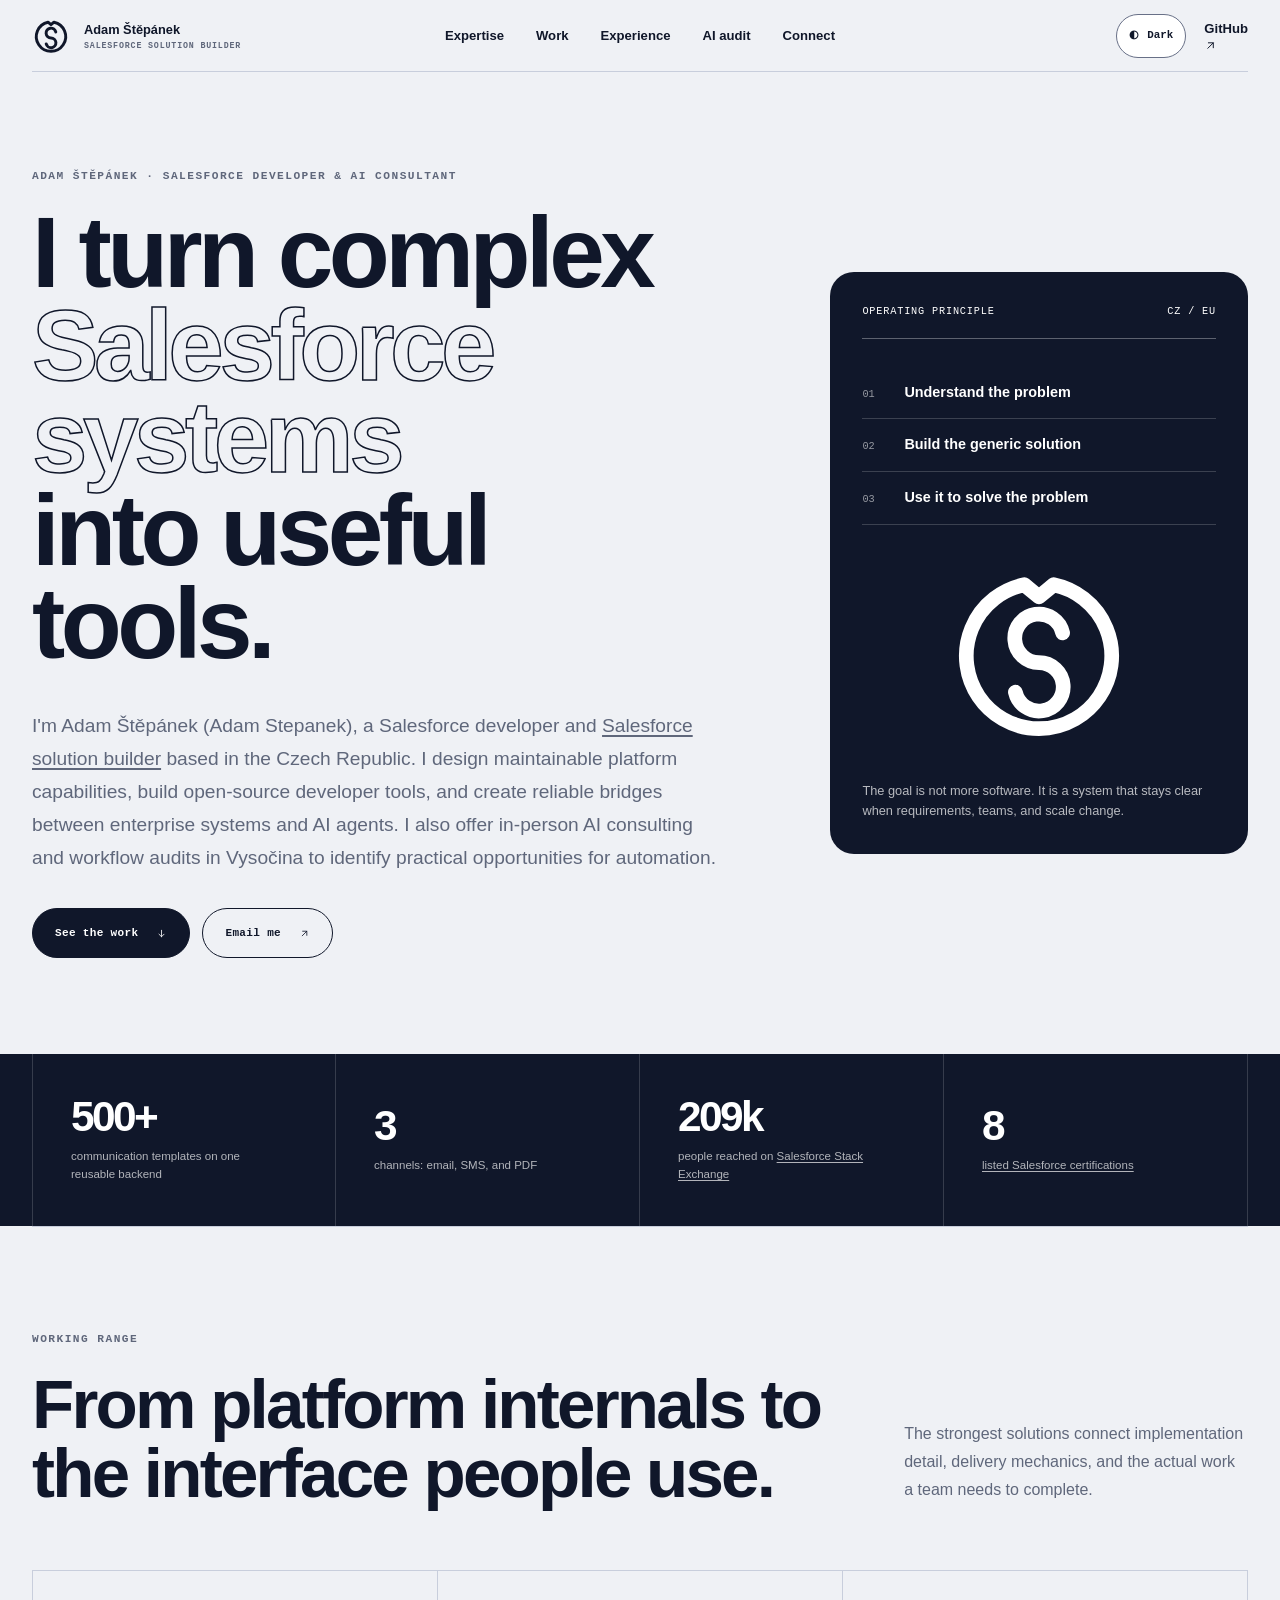
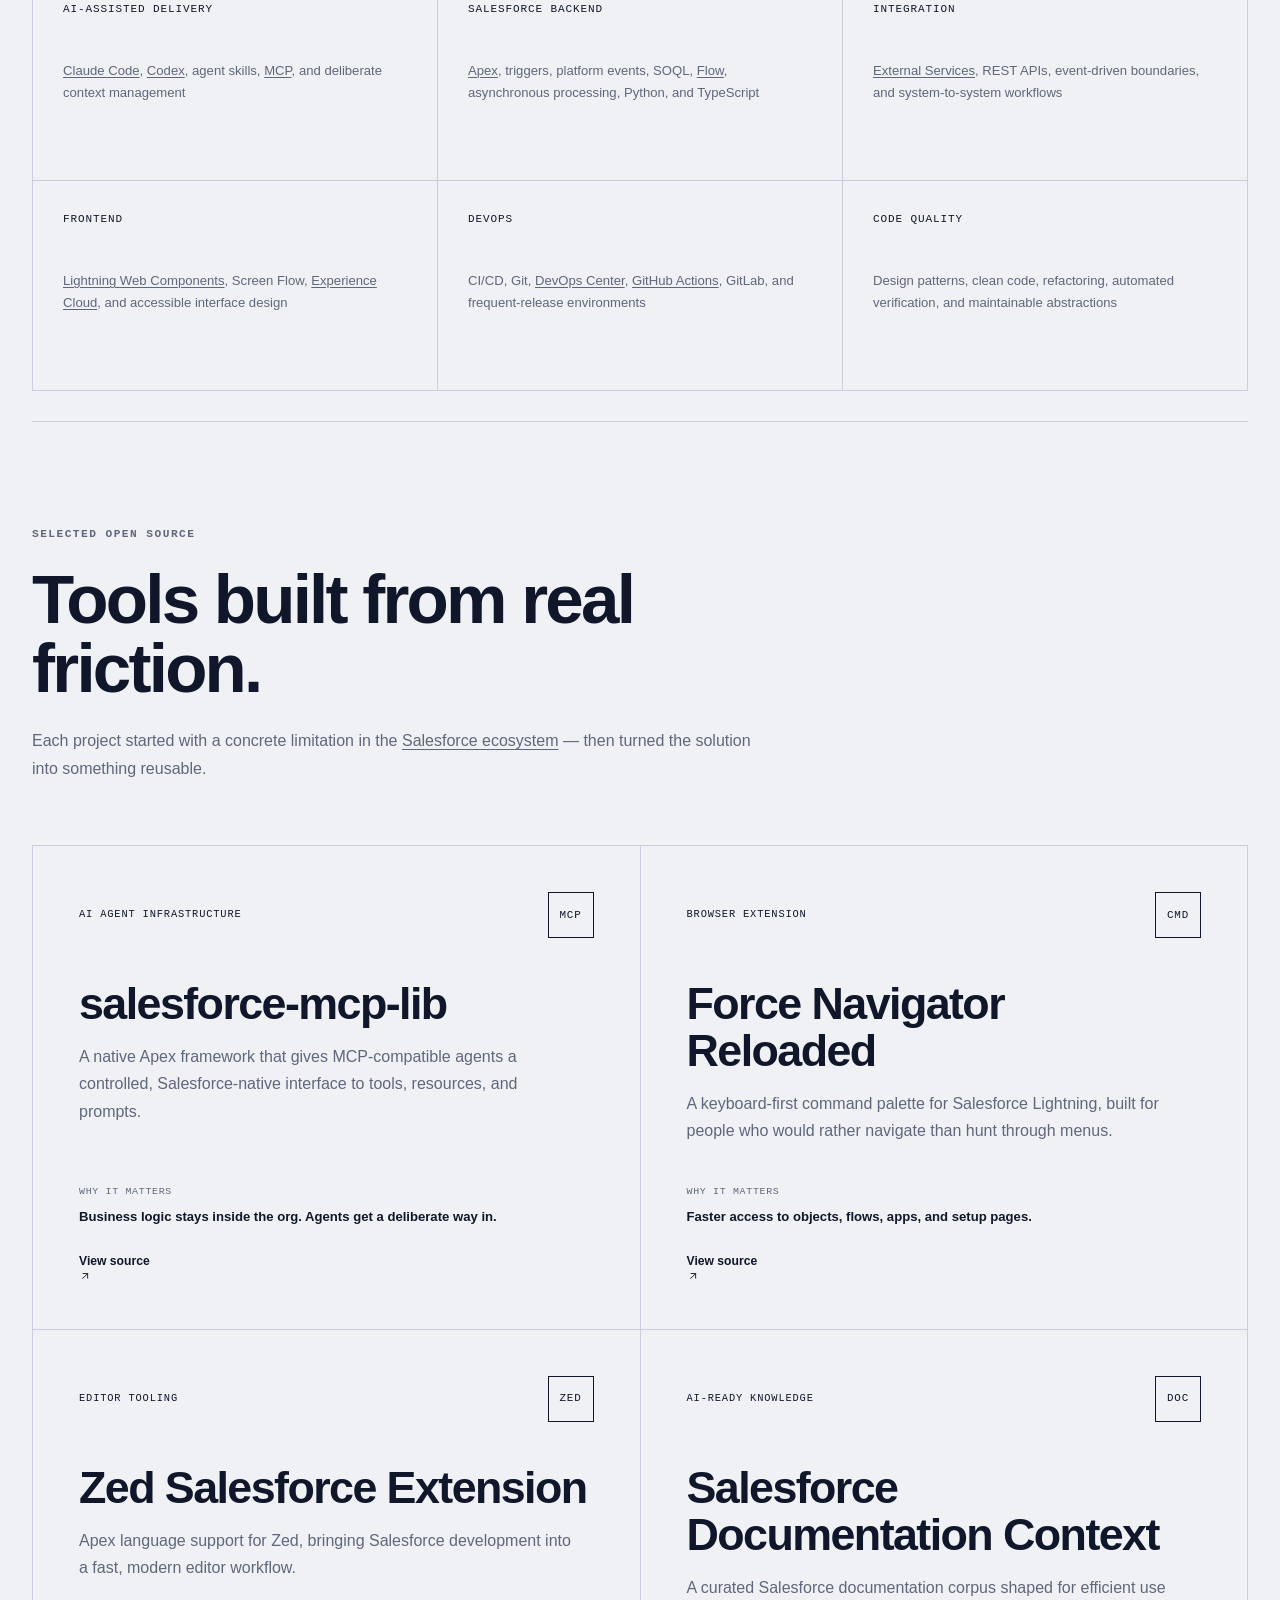
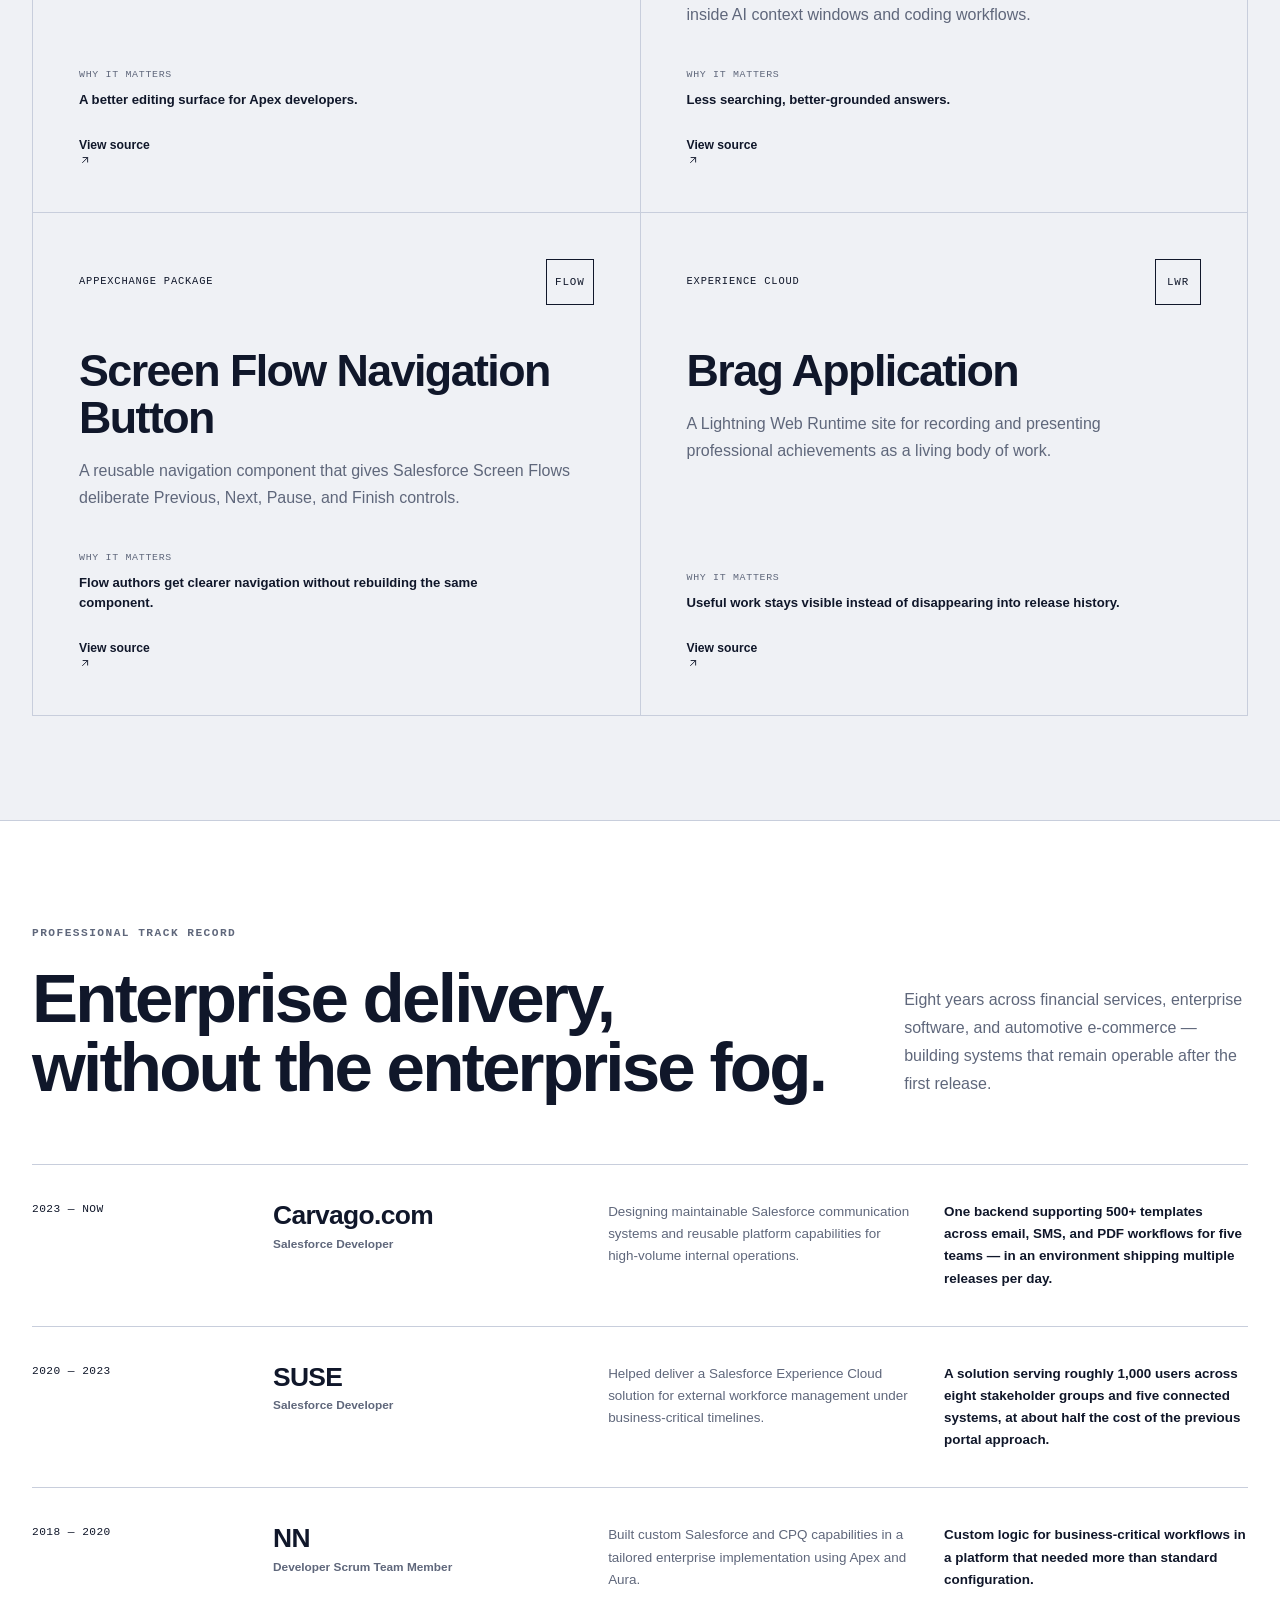
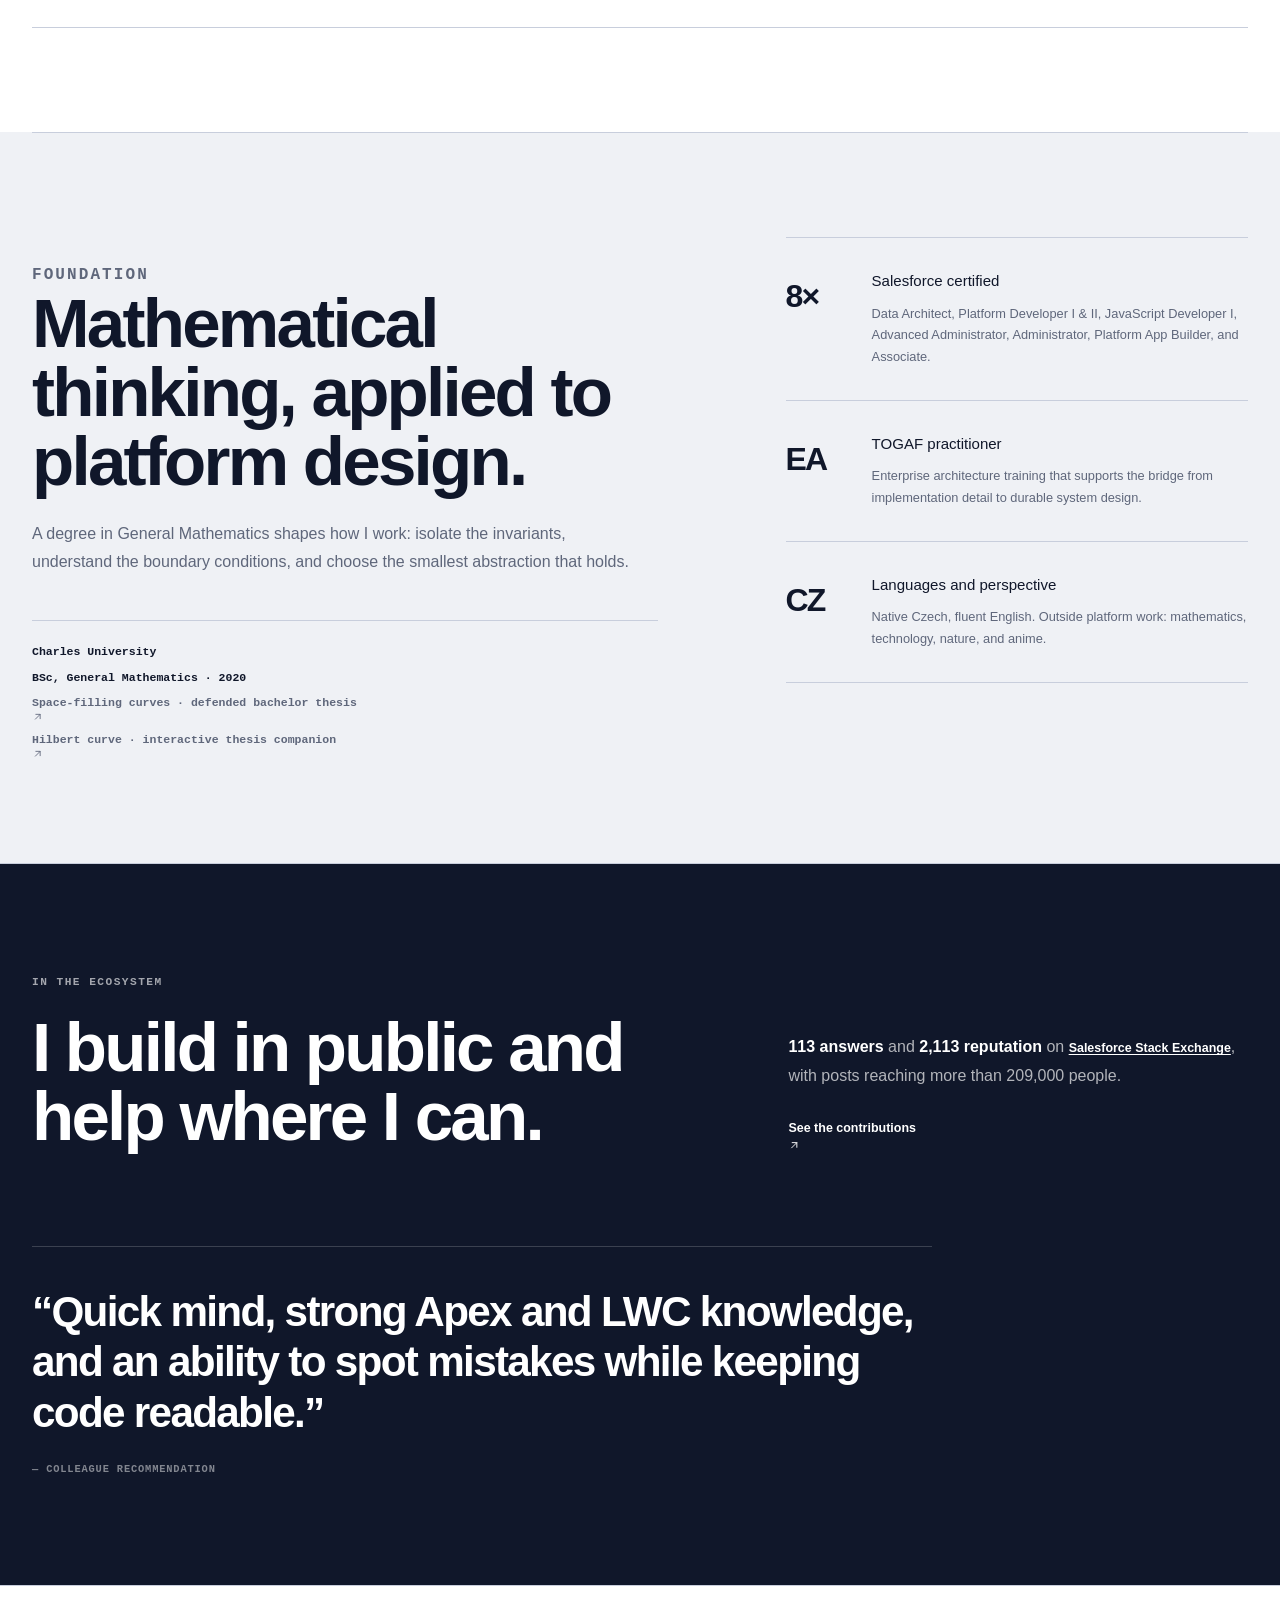
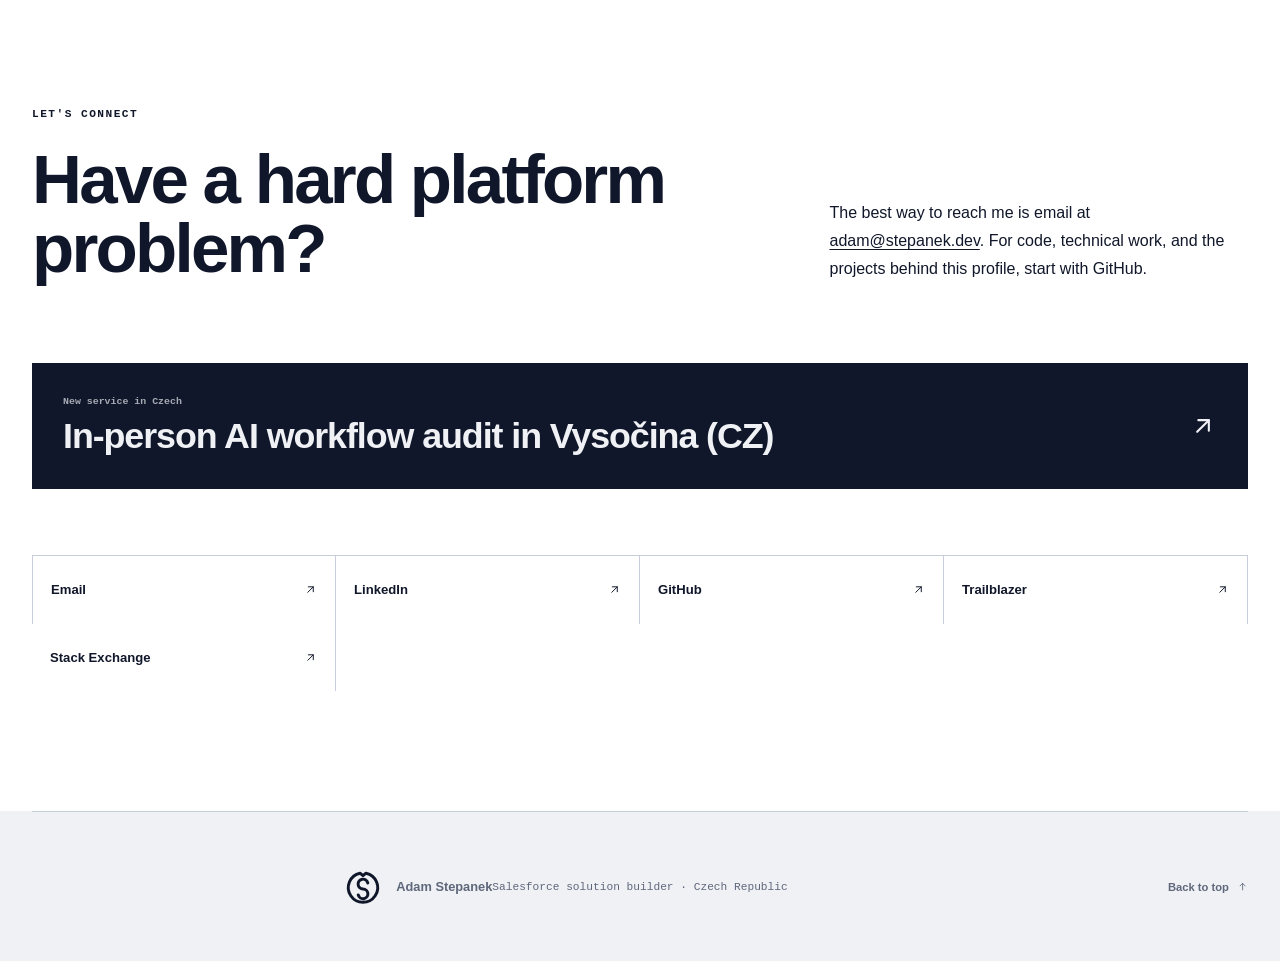
==== commit 4fa74ce5: "Deploy 162231bc237e9eea57a581809b57c491db2ddc1f Co-Authored-By: codex <codex@openai.com>" ====
--- a/index.html
+++ b/index.html
@@ -1,4 +1,4 @@
-<!DOCTYPE html><html lang="en"><head><meta charSet="utf-8"/><meta name="viewport" content="width=device-width, initial-scale=1"/><link rel="stylesheet" href="/_next/static/css/index.gjvnM6ew.css" data-rsc-css-href="/_next/static/css/index.gjvnM6ew.css" data-precedence="vite-rsc/importer-resources"/><title>Adam Stepanek — Salesforce Solution Builder</title><meta name="description" content="Salesforce solution builder creating maintainable platform systems, developer tools, and practical interfaces for AI agents."/><meta name="application-name" content="Adam Stepanek"/><meta name="referrer" content="strict-origin-when-cross-origin"/><meta name="keywords" content="Adam Stepanek,Adam Štěpánek,Salesforce developer,Salesforce architect,Apex developer,Salesforce MCP,Salesforce AI,Czech Republic"/><meta name="author" content="Adam Stepanek"/><link rel="author" href="https://www.stepanek.dev"/><meta name="creator" content="Adam Stepanek"/><meta name="publisher" content="Adam Stepanek"/><meta name="format-detection" content="telephone=no, address=no, email=no"/><meta name="robots" content="index, follow"/><meta name="googlebot" content="index, follow, maxImagePreview:large"/><meta property="og:title" content="Adam Stepanek — Salesforce Solution Builder"/><meta property="og:description" content="Maintainable Salesforce systems, open-source developer tooling, and practical interfaces for AI agents."/><meta property="og:url" content="https://www.stepanek.dev"/><meta property="og:site_name" content="Adam Stepanek"/><meta property="og:type" content="profile"/><meta property="og:locale" content="en_US"/><meta property="og:image" content="https://www.stepanek.dev/og.png"/><meta property="og:image:width" content="1731"/><meta property="og:image:height" content="909"/><meta property="og:image:type" content="image/png"/><meta property="og:image:alt" content="Adam Stepanek — Salesforce Solution Builder"/><meta name="twitter:card" content="summary_large_image"/><meta name="twitter:title" content="Adam Stepanek — Salesforce Solution Builder"/><meta name="twitter:description" content="Maintainable Salesforce systems, open-source developer tooling, and practical interfaces for AI agents."/><meta name="twitter:image" content="https://www.stepanek.dev/og.png"/><link rel="shortcut icon" href="/favicon.svg"/><link rel="icon" href="/favicon.svg" type="image/svg+xml"/><link rel="apple-touch-icon" href="/icon.png" sizes="512x512" type="image/png"/><link rel="manifest" href="/site.webmanifest"/><link rel="canonical" href="https://www.stepanek.dev"/><meta name="mobile-web-app-capable" content="yes"/><meta name="apple-mobile-web-app-title" content="Adam Stepanek"/><meta name="apple-mobile-web-app-status-bar-style" content="black-translucent"/><meta name="theme-color" content="#eff1f5" media="(prefers-color-scheme: light)"/><meta name="theme-color" content="#10172a" media="(prefers-color-scheme: dark)"/><meta name="color-scheme" content="light dark"/>
+<!DOCTYPE html><html lang="en"><head><meta charSet="utf-8"/><meta name="viewport" content="width=device-width, initial-scale=1"/><link rel="stylesheet" href="/_next/static/css/index.BdhB9t3L.css" data-rsc-css-href="/_next/static/css/index.BdhB9t3L.css" data-precedence="vite-rsc/importer-resources"/><title>Adam Štěpánek | Salesforce Developer &amp; AI Consultant</title><meta name="description" content="Adam Štěpánek (Adam Stepanek), Salesforce developer in the Czech Republic. Apex, MCP and AI agents. In-person AI consulting and workflow audits in Vysočina."/><meta name="application-name" content="Adam Stepanek"/><meta name="referrer" content="strict-origin-when-cross-origin"/><meta name="keywords" content="Adam Stepanek,Adam Štěpánek,Salesforce developer,Salesforce architect,Apex developer,Salesforce MCP,Salesforce AI,Czech Republic"/><meta name="author" content="Adam Stepanek"/><link rel="author" href="https://www.stepanek.dev"/><meta name="creator" content="Adam Stepanek"/><meta name="publisher" content="Adam Stepanek"/><meta name="format-detection" content="telephone=no, address=no, email=no"/><meta name="robots" content="index, follow"/><meta name="googlebot" content="index, follow, max-image-preview:large"/><meta property="og:title" content="Adam Štěpánek | Salesforce Developer &amp; AI Consultant"/><meta property="og:description" content="Salesforce development, Apex and MCP tools by Adam Štěpánek. AI consulting and in-person workflow audits in Vysočina, Czech Republic."/><meta property="og:url" content="https://www.stepanek.dev"/><meta property="og:site_name" content="Adam Stepanek"/><meta property="og:type" content="profile"/><meta property="og:locale" content="en_US"/><meta property="og:image" content="https://www.stepanek.dev/og.png"/><meta property="og:image:width" content="1731"/><meta property="og:image:height" content="909"/><meta property="og:image:type" content="image/png"/><meta property="og:image:alt" content="Adam Stepanek — Salesforce Solution Builder"/><meta name="twitter:card" content="summary_large_image"/><meta name="twitter:title" content="Adam Štěpánek | Salesforce Developer &amp; AI Consultant"/><meta name="twitter:description" content="Salesforce development, Apex and MCP tools by Adam Štěpánek. AI consulting and in-person workflow audits in Vysočina, Czech Republic."/><meta name="twitter:image" content="https://www.stepanek.dev/og.png"/><link rel="shortcut icon" href="/favicon.svg"/><link rel="icon" href="/favicon.svg" type="image/svg+xml"/><link rel="apple-touch-icon" href="/icon.png" sizes="512x512" type="image/png"/><link rel="manifest" href="/site.webmanifest"/><link rel="canonical" href="https://www.stepanek.dev"/><meta name="mobile-web-app-capable" content="yes"/><meta name="apple-mobile-web-app-title" content="Adam Stepanek"/><meta name="apple-mobile-web-app-status-bar-style" content="black-translucent"/><meta name="theme-color" content="#eff1f5" media="(prefers-color-scheme: light)"/><meta name="theme-color" content="#10172a" media="(prefers-color-scheme: dark)"/><meta name="color-scheme" content="light dark"/>
 <script>
   try {
     const savedTheme = localStorage.getItem("stepanek-theme");
@@ -6,7 +6,7 @@
       document.documentElement.dataset.theme = savedTheme;
     }
   } catch {}
-</script></head><body><main><script type="application/ld+json">{"@context":"https://schema.org","@type":"Person","name":"Adam Stepanek","alternateName":"Adam Štěpánek","url":"https://www.stepanek.dev","email":"adam@stepanek.dev","image":"https://github.com/Damecek.png","jobTitle":"Salesforce Solution Builder","description":"Salesforce solution builder focused on AI-assisted workflows, platform tooling, and maintainable enterprise delivery.","address":{"@type":"PostalAddress","addressCountry":"CZ"},"worksFor":{"@type":"Organization","name":"Carvago.com"},"alumniOf":{"@type":"CollegeOrUniversity","name":"Charles University","url":"https://www.mff.cuni.cz/en"},"knowsAbout":["Salesforce","Apex","Lightning Web Components","Model Context Protocol","AI-assisted software development","Salesforce architecture","Developer tooling","Experience Cloud"],"sameAs":["https://github.com/Damecek","https://www.linkedin.com/in/adam-stepanek-cz","https://www.salesforce.com/trailblazer/adamstepanek","https://salesforce.stackexchange.com/users/96748/damecek"]}</script><header class="site-header shell"><a class="identity" href="#top" aria-label="Adam Stepanek, home"><svg class="identity-mark" viewBox="0 0 256 256" aria-hidden="true" focusable="false"><path d="M128 51.707913 108 35.041246A99 99 0 1 0 148 35.041246Z" fill="none" stroke="currentColor" stroke-width="20" stroke-linecap="round" stroke-linejoin="round"></path><path d="M160.172621 100.656809A33 33 0 1 0 128 141A33 33 0 1 1 95.827379 181.343191" fill="none" stroke="currentColor" stroke-width="20" stroke-linecap="round" stroke-linejoin="round"></path></svg><span class="identity-copy">Adam Štěpánek<small>Salesforce solution builder</small></span></a><nav aria-label="Primary navigation"><a href="#capabilities">Expertise</a><a href="#work">Work</a><a href="#experience">Experience</a><a href="https://www.stepanek.dev/consulting/">AI audit</a><a href="#connect">Connect</a></nav><div class="header-actions"><button class="theme-toggle" type="button" aria-label="Switch to dark mode" title="Switch to dark mode"><svg class="theme-icon" viewBox="0 0 24 24" fill="none" stroke="currentColor" stroke-width="1.8" stroke-linecap="round" stroke-linejoin="round" aria-hidden="true" focusable="false"><path d="M20 15.2A8.2 8.2 0 0 1 8.8 4a8.2 8.2 0 1 0 11.2 11.2Z"></path></svg><span class="theme-label">Dark</span></button><a class="header-link" href="https://github.com/Damecek">GitHub <svg class="inline-icon" viewBox="0 0 24 24" fill="none" stroke="currentColor" stroke-width="1.8" stroke-linecap="round" stroke-linejoin="round" aria-hidden="true" focusable="false"><path d="M7 17 17 7"></path><path d="M8 7h9v9"></path></svg></a></div></header><section class="hero shell" id="top"><div class="hero-copy"><p class="eyebrow">Salesforce × Platform tooling × AI</p><h1>I turn complex<span>Salesforce systems</span>into useful tools.</h1><p class="hero-intro">I&#x27;m Adam Stepanek, a<!-- --> <a class="text-link" href="https://www.salesforce.com/trailblazer/adamstepanek">Salesforce solution builder</a> <!-- -->based in the Czech Republic. I design maintainable platform capabilities, build open-source developer tools, and create reliable bridges between enterprise systems and AI agents.</p><div class="hero-actions"><a class="button button-primary" href="#work">See the work <svg class="inline-icon" viewBox="0 0 24 24" fill="none" stroke="currentColor" stroke-width="1.8" stroke-linecap="round" stroke-linejoin="round" aria-hidden="true" focusable="false"><path d="M12 5v14"></path><path d="m6.5 13.5 5.5 5.5 5.5-5.5"></path></svg></a><a class="button button-quiet" href="mailto:adam@stepanek.dev">Email me <svg class="inline-icon" viewBox="0 0 24 24" fill="none" stroke="currentColor" stroke-width="1.8" stroke-linecap="round" stroke-linejoin="round" aria-hidden="true" focusable="false"><path d="M7 17 17 7"></path><path d="M8 7h9v9"></path></svg></a></div></div><aside class="method-card" aria-label="Working principle"><div class="method-topline"><span>Operating principle</span><span>CZ / EU</span></div><ol><li><span>01</span><strong>Understand the problem</strong></li><li><span>02</span><strong>Build the generic solution</strong></li><li><span>03</span><strong>Use it to solve the problem</strong></li></ol><svg class="method-mark" viewBox="0 0 256 256" aria-hidden="true" focusable="false"><path d="M128 51.707913 108 35.041246A99 99 0 1 0 148 35.041246Z" fill="none" stroke="currentColor" stroke-width="20" stroke-linecap="round" stroke-linejoin="round"></path><path d="M160.172621 100.656809A33 33 0 1 0 128 141A33 33 0 1 1 95.827379 181.343191" fill="none" stroke="currentColor" stroke-width="20" stroke-linecap="round" stroke-linejoin="round"></path></svg><p>The goal is not more software. It is a system that stays clear when requirements, teams, and scale change.</p></aside></section><section class="proof-band" aria-label="Selected results"><div class="shell proof-grid"><div><strong>500+</strong><span>communication templates on one reusable backend</span></div><div><strong>3</strong><span>channels: email, SMS, and PDF</span></div><div><strong>209k</strong><span>people reached on<!-- --> <a class="text-link" href="https://salesforce.stackexchange.com/users/96748/damecek">Salesforce Stack Exchange</a></span></div><div><strong>8</strong><span><a class="text-link" href="https://www.salesforce.com/trailblazer/adamstepanek">listed Salesforce certifications</a></span></div></div></section><section class="section shell capabilities-section" id="capabilities"><div class="section-heading split-heading"><div><p class="eyebrow">Working range</p><h2>From platform internals to the interface people use.</h2></div><p>The strongest solutions connect implementation detail, delivery mechanics, and the actual work a team needs to complete.</p></div><div class="capability-grid"><article><h3>AI-assisted delivery</h3><p><a class="text-link" href="https://www.anthropic.com/claude-code">Claude Code</a>, <a class="text-link" href="https://openai.com/codex/">Codex</a>, agent skills, <a class="text-link" href="https://modelcontextprotocol.io/">MCP</a>, and deliberate context management</p></article><article><h3>Salesforce backend</h3><p><a class="text-link" href="https://developer.salesforce.com/docs/atlas.en-us.apexcode.meta/apexcode/apex_intro.htm">Apex</a>, triggers, platform events, SOQL,<!-- --> <a class="text-link" href="https://help.salesforce.com/s/articleView?id=sf.flow.htm&amp;type=5">Flow</a>, asynchronous processing, Python, and TypeScript</p></article><article><h3>Integration</h3><p><a class="text-link" href="https://help.salesforce.com/s/articleView?id=platform.external_services.htm&amp;type=5">External Services</a>, REST APIs, event-driven boundaries, and system-to-system workflows</p></article><article><h3>Frontend</h3><p><a class="text-link" href="https://developer.salesforce.com/docs/platform/lwc/overview">Lightning Web Components</a>, Screen Flow,<!-- --> <a class="text-link" href="https://help.salesforce.com/s/articleView?id=sf.exp_cloud_basics_what.htm&amp;language=en_US">Experience Cloud</a>, and accessible interface design</p></article><article><h3>DevOps</h3><p>CI/CD, Git,<!-- --> <a class="text-link" href="https://trailhead.salesforce.com/content/learn/modules/devops-center-quick-look">DevOps Center</a>, <a class="text-link" href="https://github.com/features/actions">GitHub Actions</a>, GitLab, and frequent-release environments</p></article><article><h3>Code quality</h3><p>Design patterns, clean code, refactoring, automated verification, and maintainable abstractions</p></article></div></section><section class="section shell" id="work"><div class="section-heading"><p class="eyebrow">Selected open source</p><h2>Tools built from real friction.</h2><p>Each project started with a concrete limitation in the<!-- --> <a class="text-link" href="https://developer.salesforce.com/">Salesforce ecosystem</a> <!-- -->— then turned the solution into something reusable.</p></div><div class="project-grid"><a class="project-card" href="https://github.com/Damecek/salesforce-mcp-lib"><div class="project-meta"><span>AI agent infrastructure</span><span class="project-mark">MCP</span></div><h3>salesforce-mcp-lib</h3><p>A native Apex framework that gives MCP-compatible agents a controlled, Salesforce-native interface to tools, resources, and prompts.</p><div class="project-outcome"><span>Why it matters</span><strong>Business logic stays inside the org. Agents get a deliberate way in.</strong></div><span class="project-link">View source <svg class="inline-icon" viewBox="0 0 24 24" fill="none" stroke="currentColor" stroke-width="1.8" stroke-linecap="round" stroke-linejoin="round" aria-hidden="true" focusable="false"><path d="M7 17 17 7"></path><path d="M8 7h9v9"></path></svg></span></a><a class="project-card" href="https://github.com/Damecek/force-navigator-reloaded"><div class="project-meta"><span>Browser extension</span><span class="project-mark">CMD</span></div><h3>Force Navigator Reloaded</h3><p>A keyboard-first command palette for Salesforce Lightning, built for people who would rather navigate than hunt through menus.</p><div class="project-outcome"><span>Why it matters</span><strong>Faster access to objects, flows, apps, and setup pages.</strong></div><span class="project-link">View source <svg class="inline-icon" viewBox="0 0 24 24" fill="none" stroke="currentColor" stroke-width="1.8" stroke-linecap="round" stroke-linejoin="round" aria-hidden="true" focusable="false"><path d="M7 17 17 7"></path><path d="M8 7h9v9"></path></svg></span></a><a class="project-card" href="https://github.com/Damecek/zed-salesforce-extension"><div class="project-meta"><span>Editor tooling</span><span class="project-mark">ZED</span></div><h3>Zed Salesforce Extension</h3><p>Apex language support for Zed, bringing Salesforce development into a fast, modern editor workflow.</p><div class="project-outcome"><span>Why it matters</span><strong>A better editing surface for Apex developers.</strong></div><span class="project-link">View source <svg class="inline-icon" viewBox="0 0 24 24" fill="none" stroke="currentColor" stroke-width="1.8" stroke-linecap="round" stroke-linejoin="round" aria-hidden="true" focusable="false"><path d="M7 17 17 7"></path><path d="M8 7h9v9"></path></svg></span></a><a class="project-card" href="https://github.com/Damecek/salesforce-documentation-context"><div class="project-meta"><span>AI-ready knowledge</span><span class="project-mark">DOC</span></div><h3>Salesforce Documentation Context</h3><p>A curated Salesforce documentation corpus shaped for efficient use inside AI context windows and coding workflows.</p><div class="project-outcome"><span>Why it matters</span><strong>Less searching, better-grounded answers.</strong></div><span class="project-link">View source <svg class="inline-icon" viewBox="0 0 24 24" fill="none" stroke="currentColor" stroke-width="1.8" stroke-linecap="round" stroke-linejoin="round" aria-hidden="true" focusable="false"><path d="M7 17 17 7"></path><path d="M8 7h9v9"></path></svg></span></a><a class="project-card" href="https://appexchange.salesforce.com/appxListingDetail?listingId=a0N3u00000RMYTpEAP"><div class="project-meta"><span>AppExchange package</span><span class="project-mark">FLOW</span></div><h3>Screen Flow Navigation Button</h3><p>A reusable navigation component that gives Salesforce Screen Flows deliberate Previous, Next, Pause, and Finish controls.</p><div class="project-outcome"><span>Why it matters</span><strong>Flow authors get clearer navigation without rebuilding the same component.</strong></div><span class="project-link">View source <svg class="inline-icon" viewBox="0 0 24 24" fill="none" stroke="currentColor" stroke-width="1.8" stroke-linecap="round" stroke-linejoin="round" aria-hidden="true" focusable="false"><path d="M7 17 17 7"></path><path d="M8 7h9v9"></path></svg></span></a><a class="project-card" href="https://brag-app-dev-ed.my.site.com/"><div class="project-meta"><span>Experience Cloud</span><span class="project-mark">LWR</span></div><h3>Brag Application</h3><p>A Lightning Web Runtime site for recording and presenting professional achievements as a living body of work.</p><div class="project-outcome"><span>Why it matters</span><strong>Useful work stays visible instead of disappearing into release history.</strong></div><span class="project-link">View source <svg class="inline-icon" viewBox="0 0 24 24" fill="none" stroke="currentColor" stroke-width="1.8" stroke-linecap="round" stroke-linejoin="round" aria-hidden="true" focusable="false"><path d="M7 17 17 7"></path><path d="M8 7h9v9"></path></svg></span></a></div></section><section class="section experience-section" id="experience"><div class="shell"><div class="section-heading split-heading"><div><p class="eyebrow">Professional track record</p><h2>Enterprise delivery, without the enterprise fog.</h2></div><p>Eight years across financial services, enterprise software, and automotive e-commerce — building systems that remain operable after the first release.</p></div><div class="timeline"><article class="timeline-row"><p class="timeline-period">2023 — now</p><div class="timeline-role"><h3><a href="https://carvago.com/">Carvago.com</a></h3><p>Salesforce Developer</p></div><div class="timeline-body"><p>Designing maintainable Salesforce communication systems and reusable platform capabilities for high-volume internal operations.</p><p class="timeline-proof">One backend supporting 500+ templates across email, SMS, and PDF workflows for five teams — in an environment shipping multiple releases per day.</p></div></article><article class="timeline-row"><p class="timeline-period">2020 — 2023</p><div class="timeline-role"><h3><a href="https://www.suse.com/">SUSE</a></h3><p>Salesforce Developer</p></div><div class="timeline-body"><p>Helped deliver a Salesforce Experience Cloud solution for external workforce management under business-critical timelines.</p><p class="timeline-proof">A solution serving roughly 1,000 users across eight stakeholder groups and five connected systems, at about half the cost of the previous portal approach.</p></div></article><article class="timeline-row"><p class="timeline-period">2018 — 2020</p><div class="timeline-role"><h3><a href="https://www.nn.cz/">NN</a></h3><p>Developer Scrum Team Member</p></div><div class="timeline-body"><p>Built custom Salesforce and CPQ capabilities in a tailored enterprise implementation using Apex and Aura.</p><p class="timeline-proof">Custom logic for business-critical workflows in a platform that needed more than standard configuration.</p></div></article></div></div></section><section class="section shell credentials-section"><div class="credential-main"><p class="eyebrow">Foundation</p><h2>Mathematical thinking, applied to platform design.</h2><p>A degree in General Mathematics shapes how I work: isolate the invariants, understand the boundary conditions, and choose the smallest abstraction that holds.</p><div class="education-line"><a href="https://www.mff.cuni.cz/en">Charles University</a><strong>BSc, General Mathematics · 2020</strong><a href="https://dspace.cuni.cz/handle/20.500.11956/119285">Space-filling curves · defended bachelor thesis <svg class="inline-icon" viewBox="0 0 24 24" fill="none" stroke="currentColor" stroke-width="1.8" stroke-linecap="round" stroke-linejoin="round" aria-hidden="true" focusable="false"><path d="M7 17 17 7"></path><path d="M8 7h9v9"></path></svg></a><a href="https://damecek.github.io/bakalarska_prace/">Hilbert curve · interactive thesis companion <svg class="inline-icon" viewBox="0 0 24 24" fill="none" stroke="currentColor" stroke-width="1.8" stroke-linecap="round" stroke-linejoin="round" aria-hidden="true" focusable="false"><path d="M7 17 17 7"></path><path d="M8 7h9v9"></path></svg></a></div></div><div class="credential-list"><div><span class="credential-count">8×</span><h3><a href="https://www.salesforce.com/trailblazer/adamstepanek">Salesforce certified</a></h3><p>Data Architect, Platform Developer I &amp; II, JavaScript Developer I, Advanced Administrator, Administrator, Platform App Builder, and Associate.</p></div><div><span class="credential-count">EA</span><h3><a href="https://www.opengroup.org/togaf-standard-10th-edition-downloads">TOGAF practitioner</a></h3><p>Enterprise architecture training that supports the bridge from implementation detail to durable system design.</p></div><div><span class="credential-count">CZ</span><h3>Languages and perspective</h3><p>Native Czech, fluent English. Outside platform work: mathematics, technology, nature, and anime.</p></div></div></section><section class="section community-section"><div class="shell community-grid"><div><p class="eyebrow">In the ecosystem</p><h2>I build in public and help where I can.</h2></div><div class="community-proof"><p><strong>113 answers</strong> and <strong>2,113 reputation</strong> <!-- -->on<!-- --> <a class="text-link" href="https://salesforce.stackexchange.com/users/96748/damecek">Salesforce Stack Exchange</a>, with posts reaching more than 209,000 people.</p><a href="https://salesforce.stackexchange.com/users/96748/damecek">See the contributions <svg class="inline-icon" viewBox="0 0 24 24" fill="none" stroke="currentColor" stroke-width="1.8" stroke-linecap="round" stroke-linejoin="round" aria-hidden="true" focusable="false"><path d="M7 17 17 7"></path><path d="M8 7h9v9"></path></svg></a></div><blockquote>“Quick mind, strong Apex and LWC knowledge, and an ability to spot mistakes while keeping code readable.”<cite>— Colleague recommendation</cite></blockquote></div></section><section class="connect-section" id="connect"><div class="shell connect-grid"><div><p class="eyebrow">Let&#x27;s connect</p><h2>Have a hard platform problem?</h2></div><p>The best way to reach me is email at<!-- --> <a class="text-link" href="mailto:adam@stepanek.dev">adam@stepanek.dev</a>. For code, technical work, and the projects behind this profile, start with GitHub.</p><a class="consulting-offer-link" href="https://www.stepanek.dev/consulting/"><span><small>New service in Czech</small><strong>In-person AI workflow audit in Vysočina (CZ)</strong></span><svg class="inline-icon" viewBox="0 0 24 24" fill="none" stroke="currentColor" stroke-width="1.8" stroke-linecap="round" stroke-linejoin="round" aria-hidden="true" focusable="false"><path d="M7 17 17 7"></path><path d="M8 7h9v9"></path></svg></a><div class="connect-links"><a href="mailto:adam@stepanek.dev"><span>Email</span><svg class="inline-icon" viewBox="0 0 24 24" fill="none" stroke="currentColor" stroke-width="1.8" stroke-linecap="round" stroke-linejoin="round" aria-hidden="true" focusable="false"><path d="M7 17 17 7"></path><path d="M8 7h9v9"></path></svg></a><a href="https://www.linkedin.com/in/adam-stepanek-cz"><span>LinkedIn</span><svg class="inline-icon" viewBox="0 0 24 24" fill="none" stroke="currentColor" stroke-width="1.8" stroke-linecap="round" stroke-linejoin="round" aria-hidden="true" focusable="false"><path d="M7 17 17 7"></path><path d="M8 7h9v9"></path></svg></a><a href="https://github.com/Damecek"><span>GitHub</span><svg class="inline-icon" viewBox="0 0 24 24" fill="none" stroke="currentColor" stroke-width="1.8" stroke-linecap="round" stroke-linejoin="round" aria-hidden="true" focusable="false"><path d="M7 17 17 7"></path><path d="M8 7h9v9"></path></svg></a><a href="https://www.salesforce.com/trailblazer/adamstepanek"><span>Trailblazer</span><svg class="inline-icon" viewBox="0 0 24 24" fill="none" stroke="currentColor" stroke-width="1.8" stroke-linecap="round" stroke-linejoin="round" aria-hidden="true" focusable="false"><path d="M7 17 17 7"></path><path d="M8 7h9v9"></path></svg></a><a href="https://salesforce.stackexchange.com/users/96748/damecek"><span>Stack Exchange</span><svg class="inline-icon" viewBox="0 0 24 24" fill="none" stroke="currentColor" stroke-width="1.8" stroke-linecap="round" stroke-linejoin="round" aria-hidden="true" focusable="false"><path d="M7 17 17 7"></path><path d="M8 7h9v9"></path></svg></a></div></div></section><footer class="site-footer shell"><a class="identity" href="#top" aria-label="Adam Stepanek, back to top"><svg class="identity-mark" viewBox="0 0 256 256" aria-hidden="true" focusable="false"><path d="M128 51.707913 108 35.041246A99 99 0 1 0 148 35.041246Z" fill="none" stroke="currentColor" stroke-width="20" stroke-linecap="round" stroke-linejoin="round"></path><path d="M160.172621 100.656809A33 33 0 1 0 128 141A33 33 0 1 1 95.827379 181.343191" fill="none" stroke="currentColor" stroke-width="20" stroke-linecap="round" stroke-linejoin="round"></path></svg><span>Adam Stepanek</span></a><p>Salesforce solution builder · Czech Republic</p><a class="back-to-top" href="#top">Back to top <svg class="inline-icon" viewBox="0 0 24 24" fill="none" stroke="currentColor" stroke-width="1.8" stroke-linecap="round" stroke-linejoin="round" aria-hidden="true" focusable="false"><path d="M12 19V5"></path><path d="m6.5 10.5 5.5-5.5 5.5 5.5"></path></svg></a></footer></main><script>
+</script></head><body><main><script type="application/ld+json">{"@context":"https://schema.org","@type":"Person","@id":"https://www.stepanek.dev/#person","name":"Adam Stepanek","alternateName":"Adam Štěpánek","url":"https://www.stepanek.dev","email":"adam@stepanek.dev","image":"https://www.stepanek.dev/adam-stepanek.jpg","jobTitle":"Salesforce Solution Builder","description":"Salesforce developer and AI consultant in the Czech Republic. Builds Apex and MCP tools and offers in-person AI workflow audits in Vysočina.","address":{"@type":"PostalAddress","addressCountry":"CZ"},"worksFor":{"@type":"Organization","name":"Carvago.com"},"alumniOf":{"@type":"CollegeOrUniversity","name":"Charles University","url":"https://www.mff.cuni.cz/en"},"knowsAbout":["Salesforce","Apex","Lightning Web Components","Model Context Protocol","AI-assisted software development","Salesforce architecture","Developer tooling","Experience Cloud","AI consulting","Workflow automation"],"sameAs":["https://github.com/Damecek","https://www.linkedin.com/in/adam-stepanek-cz","https://www.salesforce.com/trailblazer/adamstepanek","https://salesforce.stackexchange.com/users/96748/damecek"]}</script><header class="site-header shell"><a class="identity" href="#top" aria-label="Adam Stepanek, home"><svg class="identity-mark" viewBox="0 0 256 256" aria-hidden="true" focusable="false"><path d="M128 51.707913 108 35.041246A99 99 0 1 0 148 35.041246Z" fill="none" stroke="currentColor" stroke-width="20" stroke-linecap="round" stroke-linejoin="round"></path><path d="M160.172621 100.656809A33 33 0 1 0 128 141A33 33 0 1 1 95.827379 181.343191" fill="none" stroke="currentColor" stroke-width="20" stroke-linecap="round" stroke-linejoin="round"></path></svg><span class="identity-copy">Adam Štěpánek<small>Salesforce solution builder</small></span></a><nav aria-label="Primary navigation"><a href="#capabilities">Expertise</a><a href="#work">Work</a><a href="#experience">Experience</a><a href="https://www.stepanek.dev/consulting/">AI audit</a><a href="#connect">Connect</a></nav><div class="header-actions"><button class="theme-toggle" type="button" aria-label="Switch to dark mode" title="Switch to dark mode"><svg class="theme-icon" viewBox="0 0 24 24" fill="none" stroke="currentColor" stroke-width="1.8" stroke-linecap="round" stroke-linejoin="round" aria-hidden="true" focusable="false"><path d="M20 15.2A8.2 8.2 0 0 1 8.8 4a8.2 8.2 0 1 0 11.2 11.2Z"></path></svg><span class="theme-label">Dark</span></button><a class="header-link" href="https://github.com/Damecek">GitHub <svg class="inline-icon" viewBox="0 0 24 24" fill="none" stroke="currentColor" stroke-width="1.8" stroke-linecap="round" stroke-linejoin="round" aria-hidden="true" focusable="false"><path d="M7 17 17 7"></path><path d="M8 7h9v9"></path></svg></a></div></header><section class="hero shell" id="top"><div class="hero-copy"><p class="eyebrow">Adam Štěpánek · Salesforce developer &amp; AI consultant</p><h1>I turn complex<span>Salesforce systems</span>into useful tools.</h1><p class="hero-intro">I&#x27;m Adam Štěpánek (Adam Stepanek), a Salesforce developer and<!-- --> <a class="text-link" href="https://www.salesforce.com/trailblazer/adamstepanek">Salesforce solution builder</a> <!-- -->based in the Czech Republic. I design maintainable platform capabilities, build open-source developer tools, and create reliable bridges between enterprise systems and AI agents. I also offer in-person AI consulting and workflow audits in Vysočina to identify practical opportunities for automation.</p><div class="hero-actions"><a class="button button-primary" href="#work">See the work <svg class="inline-icon" viewBox="0 0 24 24" fill="none" stroke="currentColor" stroke-width="1.8" stroke-linecap="round" stroke-linejoin="round" aria-hidden="true" focusable="false"><path d="M12 5v14"></path><path d="m6.5 13.5 5.5 5.5 5.5-5.5"></path></svg></a><a class="button button-quiet" href="mailto:adam@stepanek.dev">Email me <svg class="inline-icon" viewBox="0 0 24 24" fill="none" stroke="currentColor" stroke-width="1.8" stroke-linecap="round" stroke-linejoin="round" aria-hidden="true" focusable="false"><path d="M7 17 17 7"></path><path d="M8 7h9v9"></path></svg></a></div></div><aside class="method-card" aria-label="Working principle"><div class="method-topline"><span>Operating principle</span><span>CZ / EU</span></div><ol><li><span>01</span><strong>Understand the problem</strong></li><li><span>02</span><strong>Build the generic solution</strong></li><li><span>03</span><strong>Use it to solve the problem</strong></li></ol><svg class="method-mark" viewBox="0 0 256 256" aria-hidden="true" focusable="false"><path d="M128 51.707913 108 35.041246A99 99 0 1 0 148 35.041246Z" fill="none" stroke="currentColor" stroke-width="20" stroke-linecap="round" stroke-linejoin="round"></path><path d="M160.172621 100.656809A33 33 0 1 0 128 141A33 33 0 1 1 95.827379 181.343191" fill="none" stroke="currentColor" stroke-width="20" stroke-linecap="round" stroke-linejoin="round"></path></svg><p>The goal is not more software. It is a system that stays clear when requirements, teams, and scale change.</p></aside></section><section class="proof-band" aria-label="Selected results"><div class="shell proof-grid"><div><strong>500+</strong><span>communication templates on one reusable backend</span></div><div><strong>3</strong><span>channels: email, SMS, and PDF</span></div><div><strong>209k</strong><span>people reached on<!-- --> <a class="text-link" href="https://salesforce.stackexchange.com/users/96748/damecek">Salesforce Stack Exchange</a></span></div><div><strong>8</strong><span><a class="text-link" href="https://www.salesforce.com/trailblazer/adamstepanek">listed Salesforce certifications</a></span></div></div></section><section class="section shell capabilities-section" id="capabilities"><div class="section-heading split-heading"><div><p class="eyebrow">Working range</p><h2>From platform internals to the interface people use.</h2></div><p>The strongest solutions connect implementation detail, delivery mechanics, and the actual work a team needs to complete.</p></div><div class="capability-grid"><article><h3>AI-assisted delivery</h3><p><a class="text-link" href="https://www.anthropic.com/claude-code">Claude Code</a>, <a class="text-link" href="https://openai.com/codex/">Codex</a>, agent skills, <a class="text-link" href="https://modelcontextprotocol.io/">MCP</a>, and deliberate context management</p></article><article><h3>Salesforce backend</h3><p><a class="text-link" href="https://developer.salesforce.com/docs/atlas.en-us.apexcode.meta/apexcode/apex_intro.htm">Apex</a>, triggers, platform events, SOQL,<!-- --> <a class="text-link" href="https://help.salesforce.com/s/articleView?id=sf.flow.htm&amp;type=5">Flow</a>, asynchronous processing, Python, and TypeScript</p></article><article><h3>Integration</h3><p><a class="text-link" href="https://help.salesforce.com/s/articleView?id=platform.external_services.htm&amp;type=5">External Services</a>, REST APIs, event-driven boundaries, and system-to-system workflows</p></article><article><h3>Frontend</h3><p><a class="text-link" href="https://developer.salesforce.com/docs/platform/lwc/overview">Lightning Web Components</a>, Screen Flow,<!-- --> <a class="text-link" href="https://help.salesforce.com/s/articleView?id=sf.exp_cloud_basics_what.htm&amp;language=en_US">Experience Cloud</a>, and accessible interface design</p></article><article><h3>DevOps</h3><p>CI/CD, Git,<!-- --> <a class="text-link" href="https://trailhead.salesforce.com/content/learn/modules/devops-center-quick-look">DevOps Center</a>, <a class="text-link" href="https://github.com/features/actions">GitHub Actions</a>, GitLab, and frequent-release environments</p></article><article><h3>Code quality</h3><p>Design patterns, clean code, refactoring, automated verification, and maintainable abstractions</p></article></div></section><section class="section shell" id="work"><div class="section-heading"><p class="eyebrow">Selected open source</p><h2>Tools built from real friction.</h2><p>Each project started with a concrete limitation in the<!-- --> <a class="text-link" href="https://developer.salesforce.com/">Salesforce ecosystem</a> <!-- -->— then turned the solution into something reusable.</p></div><div class="project-grid"><a class="project-card" href="https://github.com/Damecek/salesforce-mcp-lib"><div class="project-meta"><span>AI agent infrastructure</span><span class="project-mark">MCP</span></div><h3>salesforce-mcp-lib</h3><p>A native Apex framework that gives MCP-compatible agents a controlled, Salesforce-native interface to tools, resources, and prompts.</p><div class="project-outcome"><span>Why it matters</span><strong>Business logic stays inside the org. Agents get a deliberate way in.</strong></div><span class="project-link">View source <svg class="inline-icon" viewBox="0 0 24 24" fill="none" stroke="currentColor" stroke-width="1.8" stroke-linecap="round" stroke-linejoin="round" aria-hidden="true" focusable="false"><path d="M7 17 17 7"></path><path d="M8 7h9v9"></path></svg></span></a><a class="project-card" href="https://github.com/Damecek/force-navigator-reloaded"><div class="project-meta"><span>Browser extension</span><span class="project-mark">CMD</span></div><h3>Force Navigator Reloaded</h3><p>A keyboard-first command palette for Salesforce Lightning, built for people who would rather navigate than hunt through menus.</p><div class="project-outcome"><span>Why it matters</span><strong>Faster access to objects, flows, apps, and setup pages.</strong></div><span class="project-link">View source <svg class="inline-icon" viewBox="0 0 24 24" fill="none" stroke="currentColor" stroke-width="1.8" stroke-linecap="round" stroke-linejoin="round" aria-hidden="true" focusable="false"><path d="M7 17 17 7"></path><path d="M8 7h9v9"></path></svg></span></a><a class="project-card" href="https://github.com/Damecek/zed-salesforce-extension"><div class="project-meta"><span>Editor tooling</span><span class="project-mark">ZED</span></div><h3>Zed Salesforce Extension</h3><p>Apex language support for Zed, bringing Salesforce development into a fast, modern editor workflow.</p><div class="project-outcome"><span>Why it matters</span><strong>A better editing surface for Apex developers.</strong></div><span class="project-link">View source <svg class="inline-icon" viewBox="0 0 24 24" fill="none" stroke="currentColor" stroke-width="1.8" stroke-linecap="round" stroke-linejoin="round" aria-hidden="true" focusable="false"><path d="M7 17 17 7"></path><path d="M8 7h9v9"></path></svg></span></a><a class="project-card" href="https://github.com/Damecek/salesforce-documentation-context"><div class="project-meta"><span>AI-ready knowledge</span><span class="project-mark">DOC</span></div><h3>Salesforce Documentation Context</h3><p>A curated Salesforce documentation corpus shaped for efficient use inside AI context windows and coding workflows.</p><div class="project-outcome"><span>Why it matters</span><strong>Less searching, better-grounded answers.</strong></div><span class="project-link">View source <svg class="inline-icon" viewBox="0 0 24 24" fill="none" stroke="currentColor" stroke-width="1.8" stroke-linecap="round" stroke-linejoin="round" aria-hidden="true" focusable="false"><path d="M7 17 17 7"></path><path d="M8 7h9v9"></path></svg></span></a><a class="project-card" href="https://appexchange.salesforce.com/appxListingDetail?listingId=a0N3u00000RMYTpEAP"><div class="project-meta"><span>AppExchange package</span><span class="project-mark">FLOW</span></div><h3>Screen Flow Navigation Button</h3><p>A reusable navigation component that gives Salesforce Screen Flows deliberate Previous, Next, Pause, and Finish controls.</p><div class="project-outcome"><span>Why it matters</span><strong>Flow authors get clearer navigation without rebuilding the same component.</strong></div><span class="project-link">View source <svg class="inline-icon" viewBox="0 0 24 24" fill="none" stroke="currentColor" stroke-width="1.8" stroke-linecap="round" stroke-linejoin="round" aria-hidden="true" focusable="false"><path d="M7 17 17 7"></path><path d="M8 7h9v9"></path></svg></span></a><a class="project-card" href="https://brag-app-dev-ed.my.site.com/"><div class="project-meta"><span>Experience Cloud</span><span class="project-mark">LWR</span></div><h3>Brag Application</h3><p>A Lightning Web Runtime site for recording and presenting professional achievements as a living body of work.</p><div class="project-outcome"><span>Why it matters</span><strong>Useful work stays visible instead of disappearing into release history.</strong></div><span class="project-link">View source <svg class="inline-icon" viewBox="0 0 24 24" fill="none" stroke="currentColor" stroke-width="1.8" stroke-linecap="round" stroke-linejoin="round" aria-hidden="true" focusable="false"><path d="M7 17 17 7"></path><path d="M8 7h9v9"></path></svg></span></a></div></section><section class="section experience-section" id="experience"><div class="shell"><div class="section-heading split-heading"><div><p class="eyebrow">Professional track record</p><h2>Enterprise delivery, without the enterprise fog.</h2></div><p>Eight years across financial services, enterprise software, and automotive e-commerce — building systems that remain operable after the first release.</p></div><div class="timeline"><article class="timeline-row"><p class="timeline-period">2023 — now</p><div class="timeline-role"><h3><a href="https://carvago.com/">Carvago.com</a></h3><p>Salesforce Developer</p></div><div class="timeline-body"><p>Designing maintainable Salesforce communication systems and reusable platform capabilities for high-volume internal operations.</p><p class="timeline-proof">One backend supporting 500+ templates across email, SMS, and PDF workflows for five teams — in an environment shipping multiple releases per day.</p></div></article><article class="timeline-row"><p class="timeline-period">2020 — 2023</p><div class="timeline-role"><h3><a href="https://www.suse.com/">SUSE</a></h3><p>Salesforce Developer</p></div><div class="timeline-body"><p>Helped deliver a Salesforce Experience Cloud solution for external workforce management under business-critical timelines.</p><p class="timeline-proof">A solution serving roughly 1,000 users across eight stakeholder groups and five connected systems, at about half the cost of the previous portal approach.</p></div></article><article class="timeline-row"><p class="timeline-period">2018 — 2020</p><div class="timeline-role"><h3><a href="https://www.nn.cz/">NN</a></h3><p>Developer Scrum Team Member</p></div><div class="timeline-body"><p>Built custom Salesforce and CPQ capabilities in a tailored enterprise implementation using Apex and Aura.</p><p class="timeline-proof">Custom logic for business-critical workflows in a platform that needed more than standard configuration.</p></div></article></div></div></section><section class="section shell credentials-section"><div class="credential-main"><p class="eyebrow">Foundation</p><h2>Mathematical thinking, applied to platform design.</h2><p>A degree in General Mathematics shapes how I work: isolate the invariants, understand the boundary conditions, and choose the smallest abstraction that holds.</p><div class="education-line"><a href="https://www.mff.cuni.cz/en">Charles University</a><strong>BSc, General Mathematics · 2020</strong><a href="https://dspace.cuni.cz/handle/20.500.11956/119285">Space-filling curves · defended bachelor thesis <svg class="inline-icon" viewBox="0 0 24 24" fill="none" stroke="currentColor" stroke-width="1.8" stroke-linecap="round" stroke-linejoin="round" aria-hidden="true" focusable="false"><path d="M7 17 17 7"></path><path d="M8 7h9v9"></path></svg></a><a href="https://damecek.github.io/bakalarska_prace/">Hilbert curve · interactive thesis companion <svg class="inline-icon" viewBox="0 0 24 24" fill="none" stroke="currentColor" stroke-width="1.8" stroke-linecap="round" stroke-linejoin="round" aria-hidden="true" focusable="false"><path d="M7 17 17 7"></path><path d="M8 7h9v9"></path></svg></a></div></div><div class="credential-list"><div><span class="credential-count">8×</span><h3><a href="https://www.salesforce.com/trailblazer/adamstepanek">Salesforce certified</a></h3><p>Data Architect, Platform Developer I &amp; II, JavaScript Developer I, Advanced Administrator, Administrator, Platform App Builder, and Associate.</p></div><div><span class="credential-count">EA</span><h3><a href="https://www.opengroup.org/togaf-standard-10th-edition-downloads">TOGAF practitioner</a></h3><p>Enterprise architecture training that supports the bridge from implementation detail to durable system design.</p></div><div><span class="credential-count">CZ</span><h3>Languages and perspective</h3><p>Native Czech, fluent English. Outside platform work: mathematics, technology, nature, and anime.</p></div></div></section><section class="section community-section"><div class="shell community-grid"><div><p class="eyebrow">In the ecosystem</p><h2>I build in public and help where I can.</h2></div><div class="community-proof"><p><strong>113 answers</strong> and <strong>2,113 reputation</strong> <!-- -->on<!-- --> <a class="text-link" href="https://salesforce.stackexchange.com/users/96748/damecek">Salesforce Stack Exchange</a>, with posts reaching more than 209,000 people.</p><a href="https://salesforce.stackexchange.com/users/96748/damecek">See the contributions <svg class="inline-icon" viewBox="0 0 24 24" fill="none" stroke="currentColor" stroke-width="1.8" stroke-linecap="round" stroke-linejoin="round" aria-hidden="true" focusable="false"><path d="M7 17 17 7"></path><path d="M8 7h9v9"></path></svg></a></div><blockquote>“Quick mind, strong Apex and LWC knowledge, and an ability to spot mistakes while keeping code readable.”<cite>— Colleague recommendation</cite></blockquote></div></section><section class="connect-section" id="connect"><div class="shell connect-grid"><div><p class="eyebrow">Let&#x27;s connect</p><h2>Have a hard platform problem?</h2></div><p>The best way to reach me is email at<!-- --> <a class="text-link" href="mailto:adam@stepanek.dev">adam@stepanek.dev</a>. For code, technical work, and the projects behind this profile, start with GitHub.</p><a class="consulting-offer-link" href="https://www.stepanek.dev/consulting/"><span><small>New service in Czech</small><strong>In-person AI workflow audit in Vysočina (CZ)</strong></span><svg class="inline-icon" viewBox="0 0 24 24" fill="none" stroke="currentColor" stroke-width="1.8" stroke-linecap="round" stroke-linejoin="round" aria-hidden="true" focusable="false"><path d="M7 17 17 7"></path><path d="M8 7h9v9"></path></svg></a><div class="connect-links"><a href="mailto:adam@stepanek.dev"><span>Email</span><svg class="inline-icon" viewBox="0 0 24 24" fill="none" stroke="currentColor" stroke-width="1.8" stroke-linecap="round" stroke-linejoin="round" aria-hidden="true" focusable="false"><path d="M7 17 17 7"></path><path d="M8 7h9v9"></path></svg></a><a href="https://www.linkedin.com/in/adam-stepanek-cz"><span>LinkedIn</span><svg class="inline-icon" viewBox="0 0 24 24" fill="none" stroke="currentColor" stroke-width="1.8" stroke-linecap="round" stroke-linejoin="round" aria-hidden="true" focusable="false"><path d="M7 17 17 7"></path><path d="M8 7h9v9"></path></svg></a><a href="https://github.com/Damecek"><span>GitHub</span><svg class="inline-icon" viewBox="0 0 24 24" fill="none" stroke="currentColor" stroke-width="1.8" stroke-linecap="round" stroke-linejoin="round" aria-hidden="true" focusable="false"><path d="M7 17 17 7"></path><path d="M8 7h9v9"></path></svg></a><a href="https://www.salesforce.com/trailblazer/adamstepanek"><span>Trailblazer</span><svg class="inline-icon" viewBox="0 0 24 24" fill="none" stroke="currentColor" stroke-width="1.8" stroke-linecap="round" stroke-linejoin="round" aria-hidden="true" focusable="false"><path d="M7 17 17 7"></path><path d="M8 7h9v9"></path></svg></a><a href="https://salesforce.stackexchange.com/users/96748/damecek"><span>Stack Exchange</span><svg class="inline-icon" viewBox="0 0 24 24" fill="none" stroke="currentColor" stroke-width="1.8" stroke-linecap="round" stroke-linejoin="round" aria-hidden="true" focusable="false"><path d="M7 17 17 7"></path><path d="M8 7h9v9"></path></svg></a></div></div></section><footer class="site-footer shell"><a class="identity" href="#top" aria-label="Adam Stepanek, back to top"><svg class="identity-mark" viewBox="0 0 256 256" aria-hidden="true" focusable="false"><path d="M128 51.707913 108 35.041246A99 99 0 1 0 148 35.041246Z" fill="none" stroke="currentColor" stroke-width="20" stroke-linecap="round" stroke-linejoin="round"></path><path d="M160.172621 100.656809A33 33 0 1 0 128 141A33 33 0 1 1 95.827379 181.343191" fill="none" stroke="currentColor" stroke-width="20" stroke-linecap="round" stroke-linejoin="round"></path></svg><span>Adam Stepanek</span></a><p>Salesforce solution builder · Czech Republic</p><a class="back-to-top" href="#top">Back to top <svg class="inline-icon" viewBox="0 0 24 24" fill="none" stroke="currentColor" stroke-width="1.8" stroke-linecap="round" stroke-linejoin="round" aria-hidden="true" focusable="false"><path d="M12 19V5"></path><path d="m6.5 10.5 5.5-5.5 5.5 5.5"></path></svg></a></footer></main><script>
   (() => {
     const button = document.querySelector(".theme-toggle");
     if (!button) return;
--- a/_next/static/css/index.BdhB9t3L.css
+++ b/_next/static/css/index.BdhB9t3L.css
@@ -0,0 +1,2 @@
+/*! tailwindcss v4.2.1 | MIT License | https://tailwindcss.com */
+@layer properties{@supports (((-webkit-hyphens:none)) and (not (margin-trim:inline))) or ((-moz-orient:inline) and (not (color:rgb(from red r g b)))){*,:before,:after{--tw-rotate-x:initial;--tw-rotate-y:initial;--tw-rotate-z:initial;--tw-skew-x:initial;--tw-skew-y:initial}::backdrop{--tw-rotate-x:initial;--tw-rotate-y:initial;--tw-rotate-z:initial;--tw-skew-x:initial;--tw-skew-y:initial}}}@layer theme{:root,:host{--font-sans:ui-sans-serif, system-ui, sans-serif, "Apple Color Emoji", "Segoe UI Emoji", "Segoe UI Symbol", "Noto Color Emoji";--font-mono:ui-monospace, SFMono-Regular, Menlo, Monaco, Consolas, "Liberation Mono", "Courier New", monospace;--spacing:.25rem;--default-font-family:var(--font-sans);--default-mono-font-family:var(--font-mono)}}@layer base{*,:after,:before{box-sizing:border-box;border:0 solid;margin:0;padding:0}::backdrop{box-sizing:border-box;border:0 solid;margin:0;padding:0}::file-selector-button{box-sizing:border-box;border:0 solid;margin:0;padding:0}html,:host{-webkit-text-size-adjust:100%;tab-size:4;line-height:1.5;font-family:var(--default-font-family,ui-sans-serif, system-ui, sans-serif, "Apple Color Emoji", "Segoe UI Emoji", "Segoe UI Symbol", "Noto Color Emoji");font-feature-settings:var(--default-font-feature-settings,normal);font-variation-settings:var(--default-font-variation-settings,normal);-webkit-tap-highlight-color:transparent}hr{height:0;color:inherit;border-top-width:1px}abbr:where([title]){-webkit-text-decoration:underline dotted;text-decoration:underline dotted}h1,h2,h3,h4,h5,h6{font-size:inherit;font-weight:inherit}a{color:inherit;-webkit-text-decoration:inherit;-webkit-text-decoration:inherit;-webkit-text-decoration:inherit;-webkit-text-decoration:inherit;text-decoration:inherit}b,strong{font-weight:bolder}code,kbd,samp,pre{font-family:var(--default-mono-font-family,ui-monospace, SFMono-Regular, Menlo, Monaco, Consolas, "Liberation Mono", "Courier New", monospace);font-feature-settings:var(--default-mono-font-feature-settings,normal);font-variation-settings:var(--default-mono-font-variation-settings,normal);font-size:1em}small{font-size:80%}sub,sup{vertical-align:baseline;font-size:75%;line-height:0;position:relative}sub{bottom:-.25em}sup{top:-.5em}table{text-indent:0;border-color:inherit;border-collapse:collapse}:-moz-focusring{outline:auto}progress{vertical-align:baseline}summary{display:list-item}ol,ul,menu{list-style:none}img,svg,video,canvas,audio,iframe,embed,object{vertical-align:middle;display:block}img,video{max-width:100%;height:auto}button,input,select,optgroup,textarea{font:inherit;font-feature-settings:inherit;font-variation-settings:inherit;letter-spacing:inherit;color:inherit;opacity:1;background-color:#0000;border-radius:0}::file-selector-button{font:inherit;font-feature-settings:inherit;font-variation-settings:inherit;letter-spacing:inherit;color:inherit;opacity:1;background-color:#0000;border-radius:0}:where(select:is([multiple],[size])) optgroup{font-weight:bolder}:where(select:is([multiple],[size])) optgroup option{padding-inline-start:20px}::file-selector-button{margin-inline-end:4px}::placeholder{opacity:1}@supports (not ((-webkit-appearance:-apple-pay-button))) or (contain-intrinsic-size:1px){::placeholder{color:currentColor}@supports (color:color-mix(in lab, red, red)){::placeholder{color:color-mix(in oklab, currentcolor 50%, transparent)}}}textarea{resize:vertical}::-webkit-search-decoration{-webkit-appearance:none}::-webkit-date-and-time-value{min-height:1lh;text-align:inherit}::-webkit-datetime-edit{display:inline-flex}::-webkit-datetime-edit-fields-wrapper{padding:0}::-webkit-datetime-edit{padding-block:0}::-webkit-datetime-edit-year-field{padding-block:0}::-webkit-datetime-edit-month-field{padding-block:0}::-webkit-datetime-edit-day-field{padding-block:0}::-webkit-datetime-edit-hour-field{padding-block:0}::-webkit-datetime-edit-minute-field{padding-block:0}::-webkit-datetime-edit-second-field{padding-block:0}::-webkit-datetime-edit-millisecond-field{padding-block:0}::-webkit-datetime-edit-meridiem-field{padding-block:0}::-webkit-calendar-picker-indicator{line-height:1}:-moz-ui-invalid{box-shadow:none}button,input:where([type=button],[type=reset],[type=submit]){-webkit-appearance:button;appearance:button}::file-selector-button{-webkit-appearance:button;appearance:button}::-webkit-inner-spin-button{height:auto}::-webkit-outer-spin-button{height:auto}[hidden]:where(:not([hidden=until-found])){display:none!important}}@layer components;@layer utilities{.visible{visibility:visible}.absolute{position:absolute}.static{position:static}.start{inset-inline-start:var(--spacing)}.isolate{isolation:isolate}.container{width:100%}@media (min-width:40rem){.container{max-width:40rem}}@media (min-width:48rem){.container{max-width:48rem}}@media (min-width:64rem){.container{max-width:64rem}}@media (min-width:80rem){.container{max-width:80rem}}@media (min-width:96rem){.container{max-width:96rem}}.block{display:block}.contents{display:contents}.table{display:table}.transform{transform:var(--tw-rotate-x,) var(--tw-rotate-y,) var(--tw-rotate-z,) var(--tw-skew-x,) var(--tw-skew-y,)}.rounded{border-radius:.25rem}}:root{--ink:#10172a;--ink-soft:#5f677b;--paper:#eff1f5;--white:#fff;--blue:#10172a;--blue-dark:#10172a;--blue-pale:#c8cedc;--sky:#fff;--signal:#c8cedc;--line:#c8cedc;--night:#10172a;--night-muted:#ffffffad;--experience-bg:#fff;--timeline-line:#c8cedc;--button-bg:#10172a;--button-fg:#fff;--signal-ink:#10172a;--control-line:#687087;--project-hover-bg:#10172a;--project-hover-fg:#fff;--project-hover-muted:#d0d5e1;--resume-shell:#eff1f5;--resume-paper:#fff;--font-body:"Avenir Next", "Helvetica Neue", Arial, sans-serif;--font-display:"Avenir Next Heavy", "Arial Black", sans-serif;--font-mono:SFMono-Regular, Menlo, Consolas, monospace;--radius:24px;--section-gap:96px}:root[data-theme=light]{--lightningcss-light:initial;--lightningcss-dark: ;color-scheme:light}:root[data-theme=dark]{--lightningcss-light: ;--lightningcss-dark:initial;color-scheme:dark;--ink:#fff;--ink-soft:#aeb6cc;--paper:#10172a;--white:#182137;--blue:#fff;--blue-dark:#fff;--blue-pale:#30394f;--sky:#fff;--signal:#687087;--line:#333c52;--night:#080d1a;--experience-bg:#182137;--timeline-line:#3c465d;--button-bg:#fff;--button-fg:#10172a;--signal-ink:#fff;--control-line:#77829d;--project-hover-bg:#fff;--project-hover-fg:#10172a;--project-hover-muted:#5f677b;--resume-shell:#10172a;--resume-paper:#182137}@media (prefers-color-scheme:dark){:root:not([data-theme=light]){--lightningcss-light: ;--lightningcss-dark:initial;color-scheme:dark;--ink:#fff;--ink-soft:#aeb6cc;--paper:#10172a;--white:#182137;--blue:#fff;--blue-dark:#fff;--blue-pale:#30394f;--sky:#fff;--signal:#687087;--line:#333c52;--night:#080d1a;--experience-bg:#182137;--timeline-line:#3c465d;--button-bg:#fff;--button-fg:#10172a;--signal-ink:#fff;--control-line:#77829d;--project-hover-bg:#fff;--project-hover-fg:#10172a;--project-hover-muted:#5f677b;--resume-shell:#10172a;--resume-paper:#182137}}*{box-sizing:border-box}html{scroll-behavior:smooth;background:var(--paper);--lightningcss-light:initial;--lightningcss-dark: ;color-scheme:light dark;-moz-text-size-adjust:100%;text-size-adjust:100%}@media (prefers-color-scheme:dark){html{--lightningcss-light: ;--lightningcss-dark:initial}}body{background:var(--paper);min-width:320px;color:var(--ink);font-family:var(--font-body);-webkit-font-smoothing:antialiased;margin:0;overflow-x:clip}a{color:inherit;text-decoration:none}.text-link{text-underline-offset:.18em;text-decoration:underline;text-decoration-thickness:.08em}.text-link:hover{text-decoration-thickness:.14em}.inline-icon{vertical-align:-.14em;flex:none;width:1em;height:1em}:is(a:focus-visible,button:focus-visible){outline-offset:4px;outline:2px solid}::selection{background:var(--ink);color:var(--paper)}.shell{width:min(1320px,100% - 64px);margin-inline:auto}.header-actions{justify-self:end;align-items:center;gap:18px;display:flex}.theme-toggle{border:1px solid var(--control-line);background:var(--white);min-width:44px;min-height:44px;color:var(--ink);font:700 .68rem/1 var(--font-mono);cursor:pointer;border-radius:999px;justify-content:center;align-items:center;gap:8px;padding:0 12px;transition:border-color .18s,color .18s,background .18s;display:inline-flex}.theme-toggle:hover{border-color:var(--ink)}.theme-icon{flex:none;width:16px;height:16px}.site-header{z-index:20;border-bottom:1px solid var(--line);background:var(--paper);grid-template-columns:1fr auto 1fr;align-items:center;min-height:72px;display:grid;position:sticky;top:0}@supports (color:color-mix(in lab, red, red)){.site-header{background:color-mix(in srgb, var(--paper) 92%, transparent)}}.site-header{-webkit-backdrop-filter:blur(14px);backdrop-filter:blur(14px);font-size:.82rem;font-weight:700}.identity{align-items:center;gap:14px;width:fit-content;font-size:.8rem;font-weight:800;display:inline-flex}.identity-mark{width:38px;height:38px;color:var(--ink);flex:none}.identity-copy small{color:var(--ink-soft);font:700 .52rem/1.2 var(--font-mono);letter-spacing:.1em;text-transform:uppercase;margin-top:2px;display:block}.site-header nav{gap:32px;display:flex}.site-header nav a,.header-link{transition:color .18s}.site-header nav a:hover,.header-link:hover{text-underline-offset:.22em;text-decoration:underline;text-decoration-thickness:.08em}.header-link{justify-self:end}.hero{min-height:790px;padding-block:var(--section-gap);grid-template-columns:minmax(0,1.25fr) minmax(360px,.75fr);align-items:center;gap:clamp(48px,8vw,120px);display:grid;position:relative}.hero:after{content:"";background:var(--line);z-index:-1;width:1px;position:absolute;top:0;bottom:0;left:calc(68% - .5px)}.eyebrow{color:var(--ink-soft);font-family:var(--font-mono);letter-spacing:.13em;text-transform:uppercase;margin:0 0 22px;font-size:.7rem;font-weight:800}.hero h1{max-width:820px;font-family:var(--font-display);letter-spacing:-.045em;margin:0;font-size:clamp(4rem,7.8vw,8.4rem);font-weight:900;line-height:.93}.hero h1 span{color:var(--ink);-webkit-text-stroke:1.5px var(--ink);-webkit-text-fill-color:transparent;display:block}.hero-intro{max-width:720px;color:var(--ink-soft);margin:38px 0 0;font-size:clamp(1.04rem,1.5vw,1.25rem);line-height:1.72}.hero-actions{flex-wrap:wrap;gap:12px;margin-top:34px;display:flex}.button{border:1px solid var(--ink);min-height:50px;font-weight:800;font-family:var(--font-mono);letter-spacing:.03em;border-radius:999px;justify-content:center;align-items:center;gap:18px;padding:0 22px;font-size:.69rem;transition:background .16s,color .16s;display:inline-flex}.button:hover{background:var(--ink);color:var(--paper)}.button-primary{background:var(--button-bg);color:var(--button-fg)}.button-primary:hover{color:var(--ink);background:0 0}.button-quiet{background:0 0}.button-quiet:hover{background:var(--white)}.method-card{background:var(--night);color:#fff;border-radius:var(--radius);flex-direction:column;min-height:560px;padding:32px;display:flex;position:relative;overflow:hidden}.method-topline{font-family:var(--font-mono);letter-spacing:.08em;text-transform:uppercase;border-bottom:1px solid #ffffff52;justify-content:space-between;padding-bottom:18px;font-size:.64rem;display:flex}.method-card ol{z-index:2;margin:0;padding:28px 0 0;list-style:none;position:relative}.method-card li{border-bottom:1px solid #ffffff2e;grid-template-columns:42px 1fr;align-items:baseline;padding:15px 0;display:grid}.method-card li span{font-family:var(--font-mono);color:#ffffff8f;font-size:.64rem}.method-card li strong{font-size:.9rem}.method-card>p{color:#ffffffb3;margin:auto 0 0;font-size:.8rem;line-height:1.6}.method-mark{color:#fff;width:min(54%,188px);height:auto;margin:34px auto}.proof-band{background:var(--night);color:#fff}.proof-grid{grid-template-columns:repeat(4,1fr);display:grid}.proof-grid>div{border-right:1px solid #ffffff29;align-content:center;gap:10px;min-height:172px;padding:28px clamp(16px,3vw,38px);display:grid}.proof-grid>div:first-child{border-left:1px solid #ffffff29}.proof-grid strong{color:#fff;font-family:var(--font-display);letter-spacing:-.06em;font-size:2.65rem;font-weight:900;line-height:1}.proof-grid span{color:#ffffffad;max-width:190px;font-size:.72rem;line-height:1.55}.section{padding-block:calc(var(--section-gap) + 8px);border-top:1px solid var(--line)}.section-heading{max-width:740px;margin-bottom:62px}.section-heading h2,.credential-main h2,.community-grid h2,.connect-grid h2{font-family:var(--font-display);letter-spacing:-.04em;margin:0;font-size:clamp(3rem,5.4vw,5.5rem);font-weight:900;line-height:1}.section-heading>p:last-child,.credential-main>p,.connect-grid>p{color:var(--ink-soft);margin:24px 0 0;font-size:1rem;line-height:1.75}.capabilities-section{padding-bottom:30px}.capability-grid{border-top:1px solid var(--line);border-left:1px solid var(--line);grid-template-columns:repeat(3,1fr);display:grid}.capability-grid article{border-right:1px solid var(--line);border-bottom:1px solid var(--line);background:0 0;min-height:210px;padding:30px}.capability-grid h3{color:var(--ink);font-family:var(--font-mono);letter-spacing:.08em;text-transform:uppercase;margin:0 0 42px;font-size:.69rem}.capability-grid p{color:var(--ink-soft);margin:0;font-size:.82rem;line-height:1.7}.project-grid{border-top:1px solid var(--line);border-left:1px solid var(--line);grid-template-columns:repeat(2,1fr);display:grid}.project-card{border-right:1px solid var(--line);border-bottom:1px solid var(--line);background:0 0;flex-direction:column;min-height:440px;padding:clamp(28px,4vw,46px);transition:background .2s,color .2s,transform .2s;display:flex}.project-card:hover{z-index:2;background:var(--project-hover-bg);color:var(--project-hover-fg);position:relative}.project-meta{font-family:var(--font-mono);letter-spacing:.08em;text-transform:uppercase;justify-content:space-between;align-items:center;font-size:.65rem;display:flex}.project-mark{border:1px solid;place-items:center;min-width:46px;height:46px;padding-inline:8px;font-size:.68rem;display:grid}.project-card h3{font-family:var(--font-display);letter-spacing:-.035em;overflow-wrap:anywhere;margin:42px 0 16px;font-size:clamp(2rem,3.5vw,3.2rem);font-weight:900;line-height:1.05}.project-card>p{max-width:500px;color:var(--ink-soft);margin:0;line-height:1.7}.project-card:hover>p{color:var(--project-hover-muted)}.project-outcome{gap:7px;margin-top:auto;padding-top:40px;display:grid}.project-outcome span{font-family:var(--font-mono);letter-spacing:.07em;text-transform:uppercase;color:var(--ink-soft);font-size:.62rem}.project-card:hover .project-outcome span{color:var(--project-hover-muted)}.project-outcome strong{max-width:440px;font-size:.82rem;line-height:1.5}.project-link{margin-top:26px;font-size:.76rem;font-weight:800}.experience-section{background:var(--experience-bg)}.split-heading{grid-template-columns:1.4fr .6fr;align-items:end;gap:70px;max-width:none;display:grid}.split-heading>p{margin-bottom:4px!important}.timeline{border-top:1px solid var(--timeline-line)}.timeline-row{border-bottom:1px solid var(--timeline-line);grid-template-columns:.55fr .8fr 1.7fr;gap:34px;padding-block:36px;display:grid}.timeline-row p{margin:0}.timeline-period{font-family:var(--font-mono);letter-spacing:.04em;text-transform:uppercase;font-size:.7rem}.timeline-role h3{font-family:var(--font-display);letter-spacing:-.025em;margin:0 0 6px;font-size:1.65rem;font-weight:900;line-height:1.08}.timeline-role h3 a:hover,.credential-list h3 a:hover,.education-line a:hover{text-underline-offset:.14em;text-decoration:underline;text-decoration-thickness:.07em}.timeline-role p{color:var(--ink-soft);font-size:.74rem;font-weight:800}.timeline-body{color:var(--ink-soft);grid-template-columns:1fr 1fr;gap:32px;font-size:.84rem;line-height:1.65;display:grid}.timeline-proof{font-weight:700;color:var(--ink)!important}.credentials-section{grid-template-columns:1.15fr .85fr;gap:clamp(60px,10vw,140px);display:grid}.credential-main>p{max-width:600px}.education-line{border-top:1px solid var(--line);font-family:var(--font-mono);gap:8px;margin-top:44px;padding-top:22px;font-size:.72rem;display:grid}.education-line a{width:fit-content;color:var(--ink-soft);font-weight:700}.education-line a:first-child{color:var(--ink)}.credential-list{border-top:1px solid var(--line)}.credential-list>div{border-bottom:1px solid var(--line);padding:32px 0 32px 86px;position:relative}.credential-count{color:var(--ink);font-family:var(--font-display);letter-spacing:-.06em;font-size:2rem;font-weight:900;position:absolute;top:34px;left:0}.credential-list h3{margin:0 0 10px;font-size:.94rem}.credential-list p{color:var(--ink-soft);margin:0;font-size:.8rem;line-height:1.7}.community-section{background:var(--night);color:#fff;padding-block:110px}.community-section .eyebrow{color:#ffffff9e}.community-grid{grid-template-columns:1fr .7fr;gap:50px 100px;display:grid}.community-proof{align-self:end}.community-proof p{color:#ffffffad;margin:0 0 24px;line-height:1.8}.community-proof strong{color:#fff}.community-proof a{color:#fff;font-size:.78rem;font-weight:800}.community-grid blockquote{color:#fff;max-width:900px;font-family:var(--font-body);letter-spacing:-.04em;border-top:1px solid #ffffff2e;grid-column:1/-1;margin:44px 0 0;padding-top:40px;font-size:clamp(1.8rem,3.3vw,3.3rem);font-weight:800;line-height:1.2}.community-grid cite{color:#ffffff7a;font-family:var(--font-mono);letter-spacing:.08em;text-transform:uppercase;margin-top:24px;font-size:.65rem;font-style:normal;display:block}.connect-section{background:var(--white);border-top:1px solid var(--line);padding-block:120px}.connect-section .eyebrow{color:var(--signal-ink)}.connect-grid{grid-template-columns:1fr .6fr;gap:50px 100px;display:grid}.connect-grid>p{color:var(--signal-ink);align-self:end}.consulting-offer-link{border:1px solid var(--ink);background:var(--ink);min-height:126px;color:var(--paper);grid-column:1/-1;justify-content:space-between;align-items:center;gap:24px;margin-top:30px;padding:26px 30px;transition:background .17s,color .17s;display:flex}.consulting-offer-link:hover{color:var(--ink);background:0 0}.consulting-offer-link span{gap:8px;display:grid}.consulting-offer-link small{color:inherit;font:700 .62rem/1.3 var(--font-mono);opacity:.68}.consulting-offer-link strong{max-width:780px;font-family:var(--font-display);letter-spacing:-.03em;font-size:clamp(1.45rem,2.8vw,2.65rem);line-height:1.08}.consulting-offer-link>.inline-icon{width:28px;height:28px}.connect-links{border-top:1px solid var(--line);color:var(--signal-ink);grid-column:1/-1;grid-template-columns:repeat(4,1fr);margin-top:16px;display:grid}.connect-links a{border-right:1px solid var(--line);justify-content:space-between;align-items:center;padding:24px 18px;font-size:.82rem;font-weight:800;transition:background .17s,color .17s;display:flex}.connect-links a:first-child{border-left:1px solid var(--line)}.connect-links a:hover{background:var(--ink);color:var(--paper)}.site-footer{min-height:150px;color:var(--ink-soft);border-top:1px solid var(--line);grid-template-columns:1fr auto 1fr;align-items:center;font-size:.7rem;display:grid}.site-footer p{font-family:var(--font-mono)}.site-footer>a{justify-self:end;font-weight:800}.back-to-top{align-items:center;gap:8px;display:inline-flex}@media (max-width:900px){.site-header{grid-template-columns:1fr auto}.site-header nav{display:none}.header-actions{gap:12px}.hero{grid-template-columns:1fr;padding-top:70px}.hero:after{left:50%}.method-card{max-width:580px;min-height:400px}.proof-grid{grid-template-columns:repeat(2,1fr)}.proof-grid>div:nth-child(3){border-left:1px solid #ffffff29}.split-heading,.credentials-section,.community-grid,.connect-grid{grid-template-columns:1fr}.capability-grid{grid-template-columns:repeat(2,1fr)}.timeline-row{grid-template-columns:.55fr 1fr}.timeline-body{grid-column:2}.connect-links{grid-template-columns:repeat(2,1fr)}.connect-grid>p,.community-proof{max-width:600px}.consulting-offer-link{margin-top:8px}}@media (max-width:620px){.shell{width:min(calc(100% - 28px - env(safe-area-inset-left) - env(safe-area-inset-right)), 1320px)}.site-header{min-height:72px}.identity span:last-child,.theme-label{display:none}.theme-toggle{padding:0}.consulting-offer-link{min-height:148px;padding:24px 20px}.header-link{align-items:center;min-height:44px;display:inline-flex}.hero{gap:54px;min-height:auto;padding-block:58px 82px}.hero h1{letter-spacing:-.04em;font-size:clamp(3rem,16vw,5rem)}.method-card{min-height:420px}.proof-grid{grid-template-columns:1fr 1fr}.proof-grid>div{min-height:150px;padding:22px 18px}.section{padding-block:88px}.section-heading{margin-bottom:42px}.project-grid,.capability-grid{grid-template-columns:1fr}.project-card{min-height:410px;padding-inline:24px}.timeline-row{grid-template-columns:1fr;gap:12px}.timeline-body{grid-column:1;grid-template-columns:1fr;gap:16px;margin-top:10px}.credential-list>div{padding-left:70px}.community-section,.connect-section{padding-block:84px}.community-grid{gap:36px}.community-grid blockquote{margin-top:10px}.connect-links{grid-template-columns:1fr}.connect-links a{border-left:1px solid var(--line);border-bottom:1px solid var(--line)}.site-footer{grid-template-columns:1fr auto}.site-footer p{display:none}}@media (max-width:380px){.hero-actions,.hero-actions .button{width:100%}.proof-grid{grid-template-columns:1fr}.proof-grid>div,.proof-grid>div:nth-child(3){border-left:1px solid #ffffff29}.project-card h3{font-size:1.9rem}}@media (hover:none){.project-card:hover{color:var(--ink);box-shadow:none;background:0 0;transform:none}.project-card:hover>p{color:var(--ink-soft)}}@media (prefers-reduced-motion:reduce){html{scroll-behavior:auto}*,:before,:after{transition-duration:.01ms!important;animation-duration:.01ms!important;animation-iteration-count:1!important}}@property --tw-rotate-x{syntax:"*";inherits:false}@property --tw-rotate-y{syntax:"*";inherits:false}@property --tw-rotate-z{syntax:"*";inherits:false}@property --tw-skew-x{syntax:"*";inherits:false}@property --tw-skew-y{syntax:"*";inherits:false}
